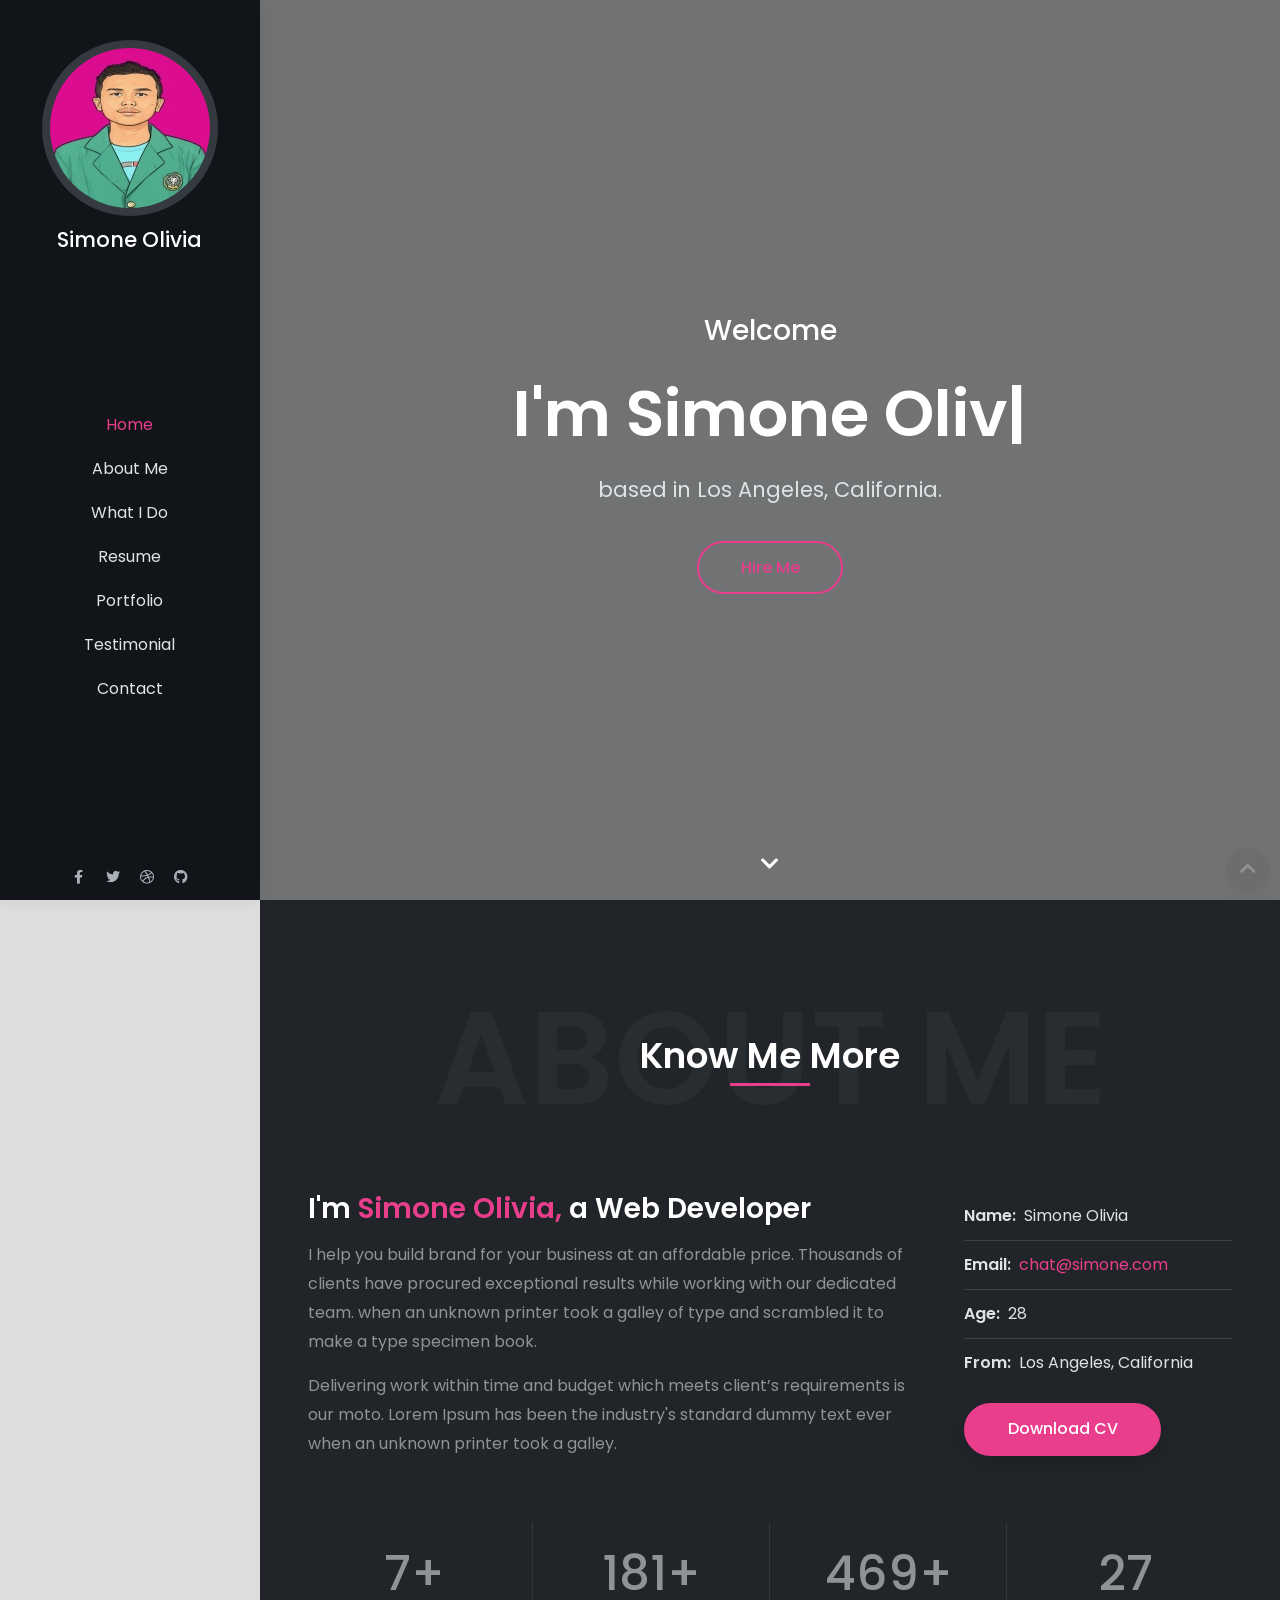
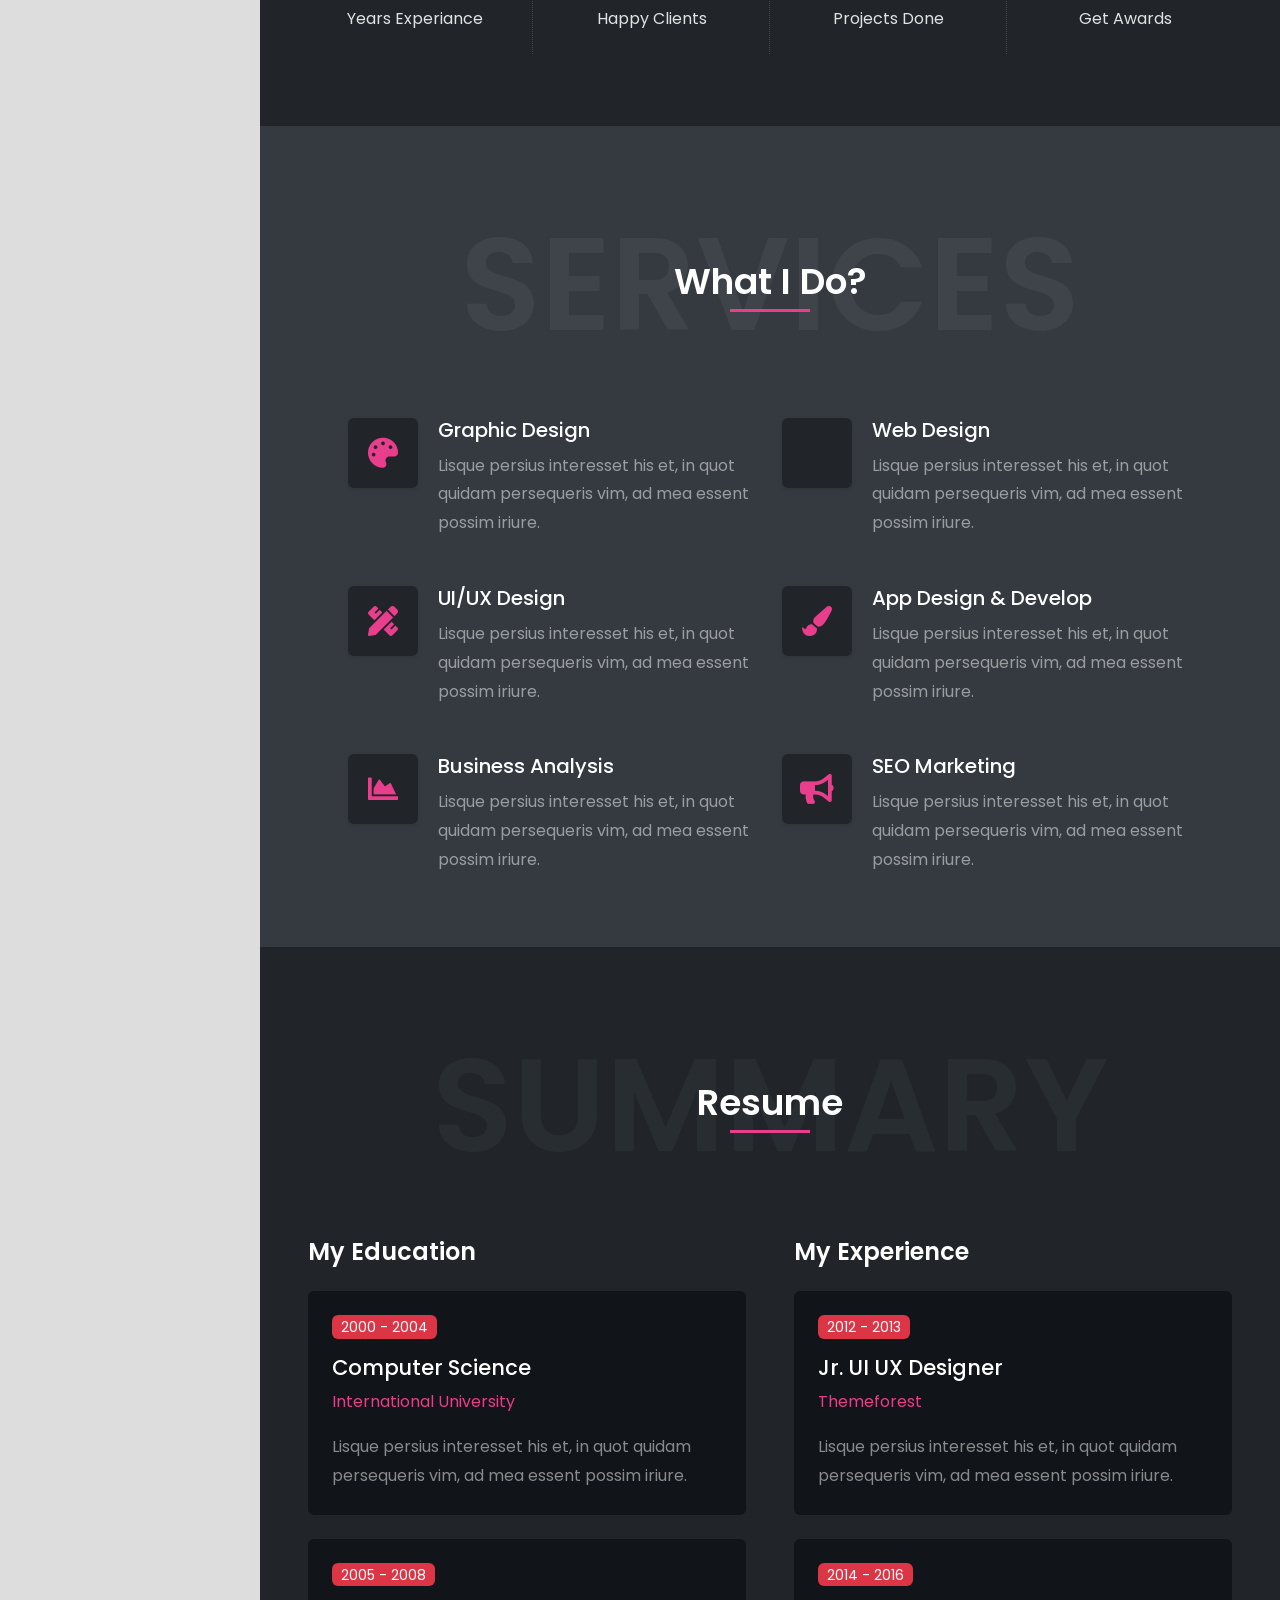
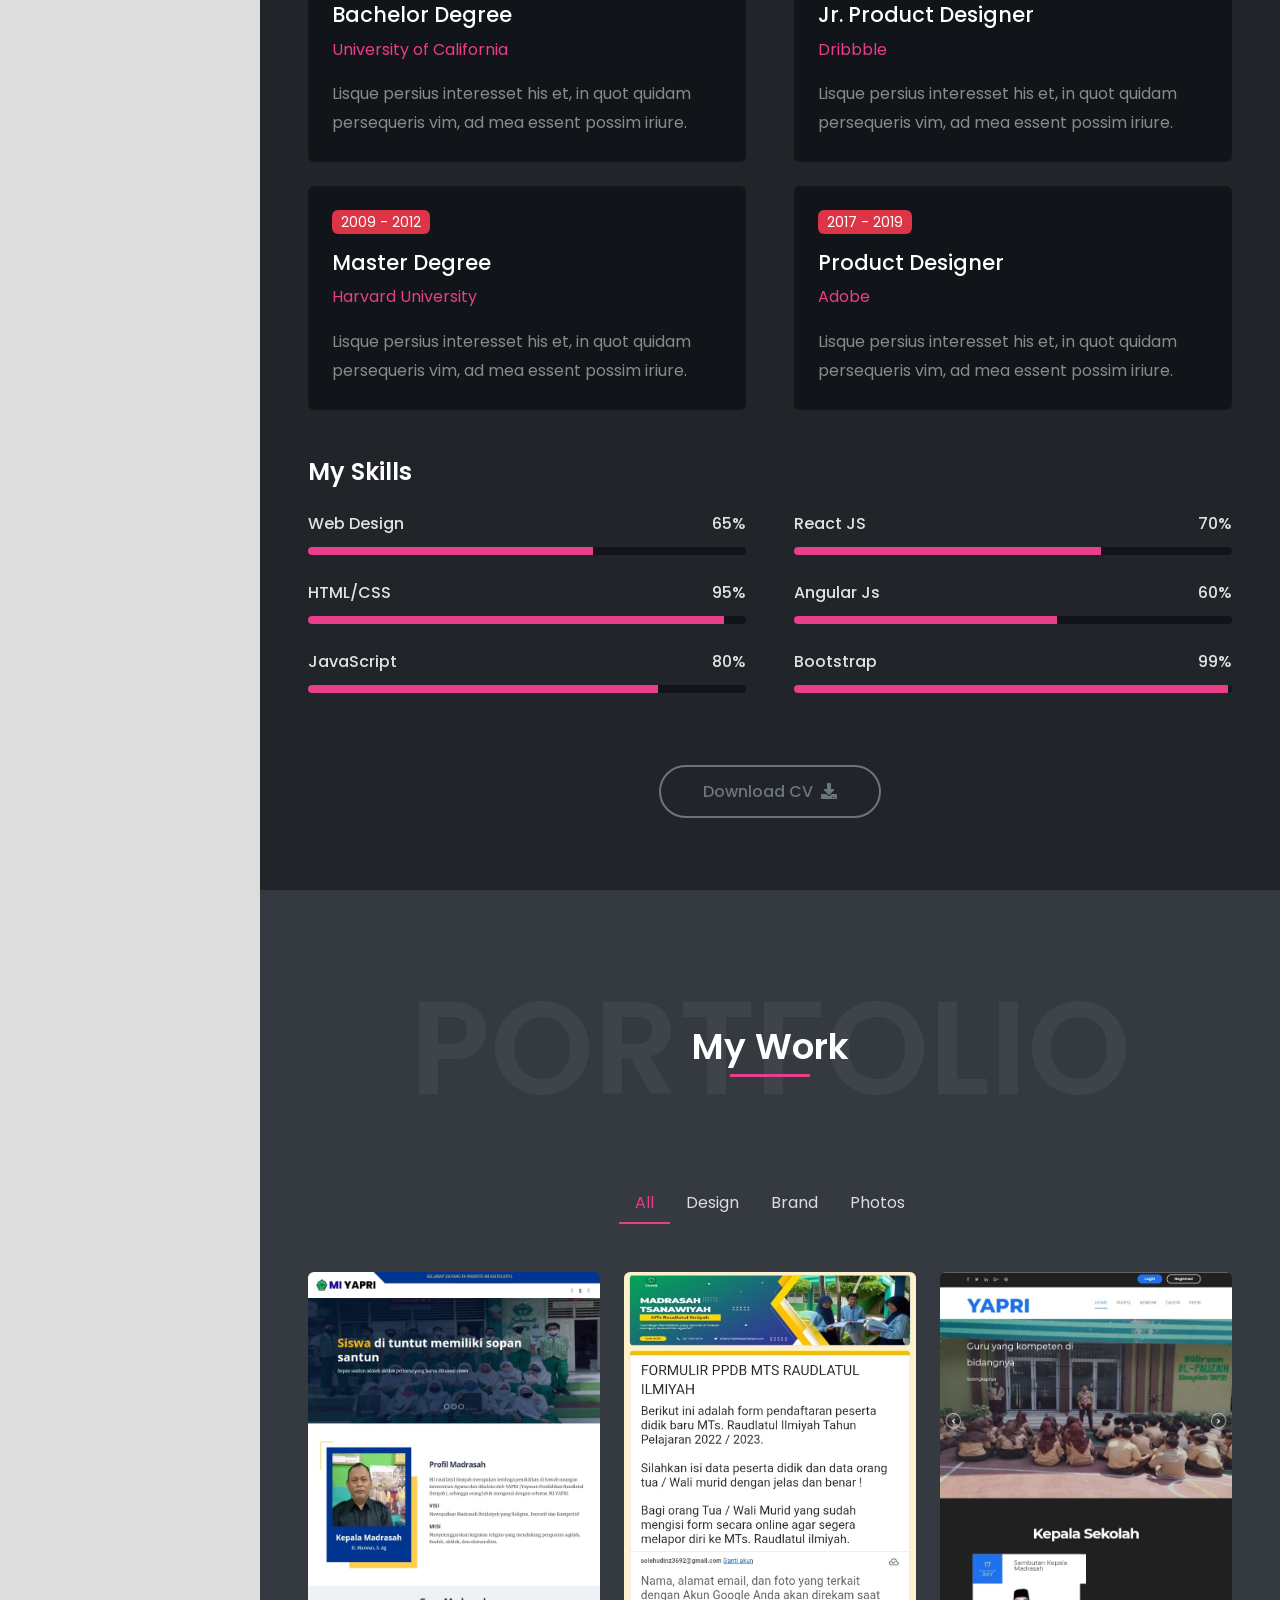
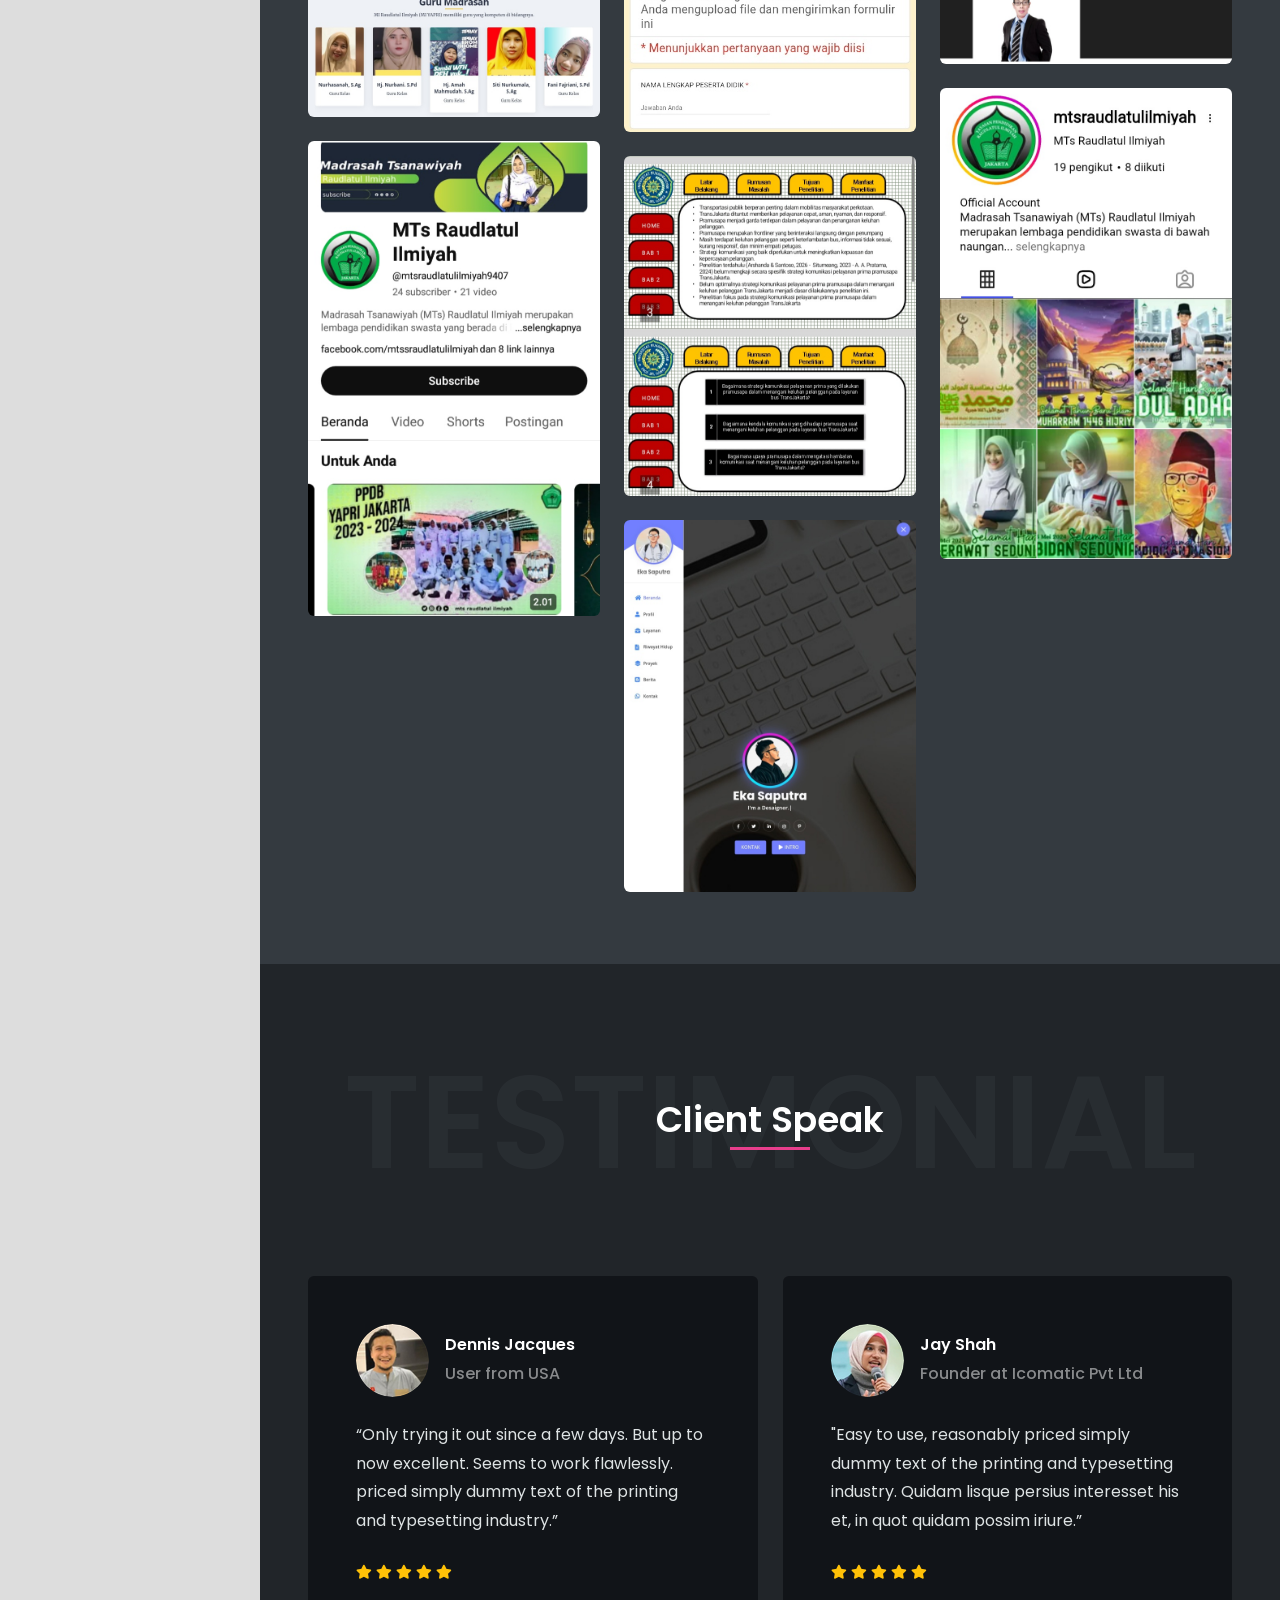
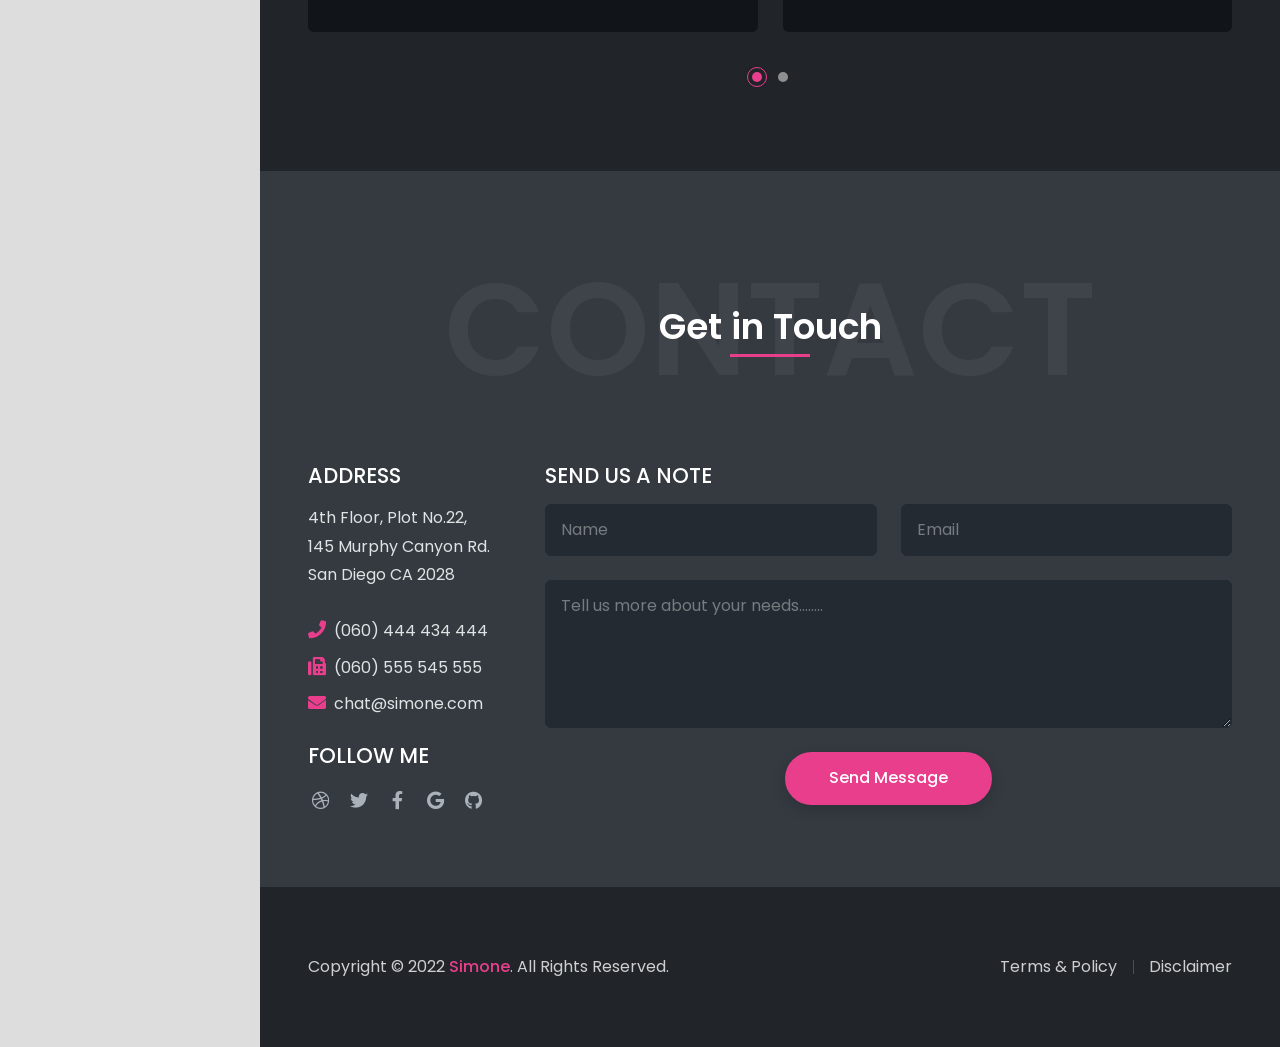
==== index-dark.html @ 334c06d8 "Add files via upload" ====
<!DOCTYPE html>
<html lang="en">
<head>
<meta charset="UTF-8" />
<meta http-equiv="X-UA-Compatible" content="IE=edge">
<meta name="viewport" content="width=device-width, initial-scale=1">
<link href="images/favicon.png" rel="icon" />
<title>Simone - Personal Portfolio Template</title>
<meta name="description" content="Simone is responsive bootstrap 5 one page personal portfolio html template.">
<meta name="author" content="harnishdesign.net">

<!-- Web Fonts -->
<link href="https://fonts.googleapis.com/css2?family=Poppins:ital,wght@0,100;0,200;0,300;0,400;0,500;0,600;0,700;0,800;0,900;1,100;1,200;1,300;1,400;1,500;1,600;1,700;1,800;1,900&display=swap" rel="stylesheet">

<!-- Stylesheet
============================== -->
<!-- Bootstrap -->
<link rel="stylesheet" type="text/css" href="vendor/bootstrap/css/bootstrap.min.css" />
<!-- Font Awesome Icon -->
<link rel="stylesheet" type="text/css" href="vendor/font-awesome/css/all.min.css" />
<!-- Owl Carousel -->
<link rel="stylesheet" type="text/css" href="vendor/owl.carousel/assets/owl.carousel.min.css" />
<!-- Magnific Popup -->
<link rel="stylesheet" type="text/css" href="vendor/magnific-popup/magnific-popup.min.css" />
<!-- Youtube Video Background -->
<link rel="stylesheet" type="text/css" href="vendor/jquery.mb.YTPlayer/css/jquery.mb.YTPlayer.min.css" />
<!-- Custom Stylesheet -->
<link rel="stylesheet" type="text/css" href="css/stylesheet.css" />
</head>

<body class="side-header" data-bs-spy="scroll" data-bs-target="#header-nav" data-bs-offset="1">

<!-- Preloader -->
<div class="preloader preloader-dark">
  <div class="lds-ellipsis">
    <div></div>
    <div></div>
    <div></div>
    <div></div>
  </div>
</div>
<!-- Preloader End --> 

<!-- Document Wrapper   
=============================== -->
<div id="main-wrapper"> 
	<!-- Header
  ============================ -->
  <header id="header" class="sticky-top"> 
    <!-- Navbar -->
    <nav class="primary-menu navbar navbar-expand-lg navbar-dark bg-dark border-bottom-0">
      <div class="container-fluid position-relative h-100 flex-lg-column ps-3 px-lg-3 pt-lg-3 pb-lg-2"> 
        
        <!-- Logo --> 
        <a href="index.html" class="mb-lg-auto mt-lg-4">
			<span class="bg-dark-2 rounded-pill p-2 mb-lg-1 d-none d-lg-inline-block">
				<img class="img-fluid rounded-pill d-block" src="images/profile.jpg" title="I'm Simone" alt="">
			</span>
			<h1 class="text-5 text-white text-center mb-0 d-lg-block">Simone Olivia</h1>
        </a> 
        <!-- Logo End -->
        
        <div id="header-nav" class="collapse navbar-collapse w-100 my-lg-auto">
          <ul class="navbar-nav text-lg-center my-lg-auto py-lg-3">
            <li class="nav-item"><a class="nav-link smooth-scroll active" href="#home">Home</a></li>
            <li class="nav-item"><a class="nav-link smooth-scroll" href="#about">About Me</a></li>
            <li class="nav-item"><a class="nav-link smooth-scroll" href="#services">What I Do</a></li>
            <li class="nav-item"><a class="nav-link smooth-scroll" href="#resume">Resume</a></li>
            <li class="nav-item"><a class="nav-link smooth-scroll" href="#portfolio">Portfolio</a></li>
            <li class="nav-item"><a class="nav-link smooth-scroll" href="#testimonial">Testimonial</a></li>
            <li class="nav-item"><a class="nav-link smooth-scroll" href="#contact">Contact</a></li>
          </ul>
        </div>
        <ul class="social-icons social-icons-muted social-icons-sm mt-lg-auto ms-auto ms-lg-0 d-flex">
          <li class="social-icons-facebook"><a data-bs-toggle="tooltip" title="Facebook" href="http://www.facebook.com/" target="_blank"><i class="fab fa-facebook-f"></i></a></li>
          <li class="social-icons-twitter"><a data-bs-toggle="tooltip" title="Twitter" href="http://www.twitter.com/" target="_blank"><i class="fab fa-twitter"></i></a></li>
          <li class="social-icons-dribbble"><a data-bs-toggle="tooltip" title="Dribbble" data-bs-placement="top" href="http://www.dribbble.com/" target="_blank"><i class="fab fa-dribbble"></i></a></li>
          <li class="social-icons-github"><a data-bs-toggle="tooltip" title="GitHub" data-bs-placement="top" href="http://www.google.com/" target="_blank" ><i class="fab fa-github"></i></a></li>
        </ul>
        <button class="navbar-toggler" type="button" data-bs-toggle="collapse" data-bs-target="#header-nav"><span></span><span></span><span></span></button>
      </div>
    </nav>
    <!-- Navbar End --> 
  </header>
  <!-- Header End --> 
		
  <!-- Content
  ============================================= -->
  <div id="content" role="main"> 
    
    <!-- Intro
    ============================================= -->
    <section id="home">
      <div class="hero-wrap">
        <div class="hero-mask opacity-6 bg-dark"></div>
        <div class="player" data-property="{videoURL:'https://youtu.be/PMNnEEEacCg',containment:'#home', showControls:false, autoPlay:true, loop:true, mute:true, startAt:0, opacity:1}"></div>
		<div class="hero-content section d-flex min-vh-100">
          <div class="container my-auto">
            <div class="row">
              <div class="col-12 text-center">
                <div class="typed-strings">
                  <p>I'm Simone Olivia</p>
                  <p>I'm a Freelancer.</p>
                  <p>I'm a Photographer.</p>
                  <p>I'm a Designer.</p>
                </div>
                <p class="text-7 fw-500 text-white mb-2 mb-md-3">Welcome</p>
                <h2 class="text-16 fw-600 text-white mb-2 mb-md-3"><span class="typed"></span></h2>
                <p class="text-5 text-light mb-4">based in Los Angeles, California.</p>
				<a href="#contact" class="btn btn-outline-primary rounded-pill shadow-none smooth-scroll mt-2">Hire Me</a>
              </div>
            </div>
          </div>
          <a href="#about" class="scroll-down-arrow text-white smooth-scroll"><span class="animated"><i class="fa fa-chevron-down"></i></span></a> </div>
      </div>
    </section>
    <!-- Intro end --> 
    
    <!-- About
    ============================================= -->
    <section id="about" class="section bg-dark-1">
      <div class="container px-lg-5"> 
        <!-- Heading -->
        <div class="position-relative d-flex text-center mb-5">
          <h2 class="text-24 text-muted opacity-1 text-uppercase fw-600 w-100 mb-0">About Me</h2>
          <p class="text-9 text-white fw-600 position-absolute w-100 align-self-center lh-base mb-0">Know Me More<span class="heading-separator-line border-bottom border-3 border-primary d-block mx-auto"></span> </p>
        </div>
        <!-- Heading end-->
        
        <div class="row gy-5">
          <div class="col-lg-7 col-xl-8 text-center text-lg-start">
            <h2 class="text-7 text-white fw-600 mb-3">I'm <span class="text-primary">Simone Olivia,</span> a Web Developer</h2>
            <p class="text-white-50">I help you build brand for your business at an affordable price. Thousands of clients have procured exceptional results while working with our dedicated team. when an unknown printer took a galley of type and scrambled it to make a type specimen book.</p>
            <p class="text-white-50">Delivering work within time and budget which meets client’s requirements is our moto. Lorem Ipsum has been the industry's standard dummy text ever when an unknown printer took a galley.</p>
          </div>
          <div class="col-lg-5 col-xl-4">
            <div class="ps-lg-4">
              <ul class="list-style-2 list-style-light text-light">
                <li><span class="fw-600 me-2">Name:</span>Simone Olivia</li>
                <li><span class="fw-600 me-2">Email:</span><a href="mailto:chat@simone.com">chat@simone.com</a></li>
                <li><span class="fw-600 me-2">Age:</span>28</li>
                <li class="border-0"><span class="fw-600 me-2">From:</span>Los Angeles, California</li>
              </ul>
              <a href="#" class="btn btn-primary rounded-pill">Download CV</a> </div>
          </div>
        </div>
        <div class="brands-grid separator-border separator-border-light mt-5">
          <div class="row">
            <div class="col-6 col-md-3">
              <div class="featured-box text-center">
                <h4 class="text-12 text-white-50 mb-0"><span class="counter" data-from="0" data-to="10">10</span>+</h4>
                <p class="text-light mb-0">Years Experiance</p>
              </div>
            </div>
            <div class="col-6 col-md-3">
              <div class="featured-box text-center">
                <h4 class="text-12 text-white-50 mb-0"><span class="counter" data-from="0" data-to="250">250</span>+</h4>
                <p class="text-light mb-0">Happy Clients</p>
              </div>
            </div>
            <div class="col-6 col-md-3">
              <div class="featured-box text-center">
                <h4 class="text-12 text-white-50 mb-0"><span class="counter" data-from="0" data-to="650">650</span>+</h4>
                <p class="text-light mb-0">Projects Done</p>
              </div>
            </div>
            <div class="col-6 col-md-3">
              <div class="featured-box text-center">
                <h4 class="text-12 text-white-50 mb-0"><span class="counter" data-from="0" data-to="38">20</span></h4>
                <p class="text-light mb-0">Get Awards</p>
              </div>
            </div>
          </div>
        </div>
      </div>
    </section>
    <!-- About end --> 
    
    <!-- Services
    ============================================= -->
    <section id="services" class="section bg-dark-2">
      <div class="container px-lg-5"> 
        <!-- Heading -->
        <div class="position-relative d-flex text-center mb-5">
          <h2 class="text-24 text-white-50 opacity-1 text-uppercase fw-600 w-100 mb-0">Services</h2>
          <p class="text-9 text-white fw-600 position-absolute w-100 align-self-center lh-base mb-0">What I Do?<span class="heading-separator-line border-bottom border-3 border-primary d-block mx-auto"></span> </p>
        </div>
        <!-- Heading end-->
        
        <div class="row">
          <div class="col-lg-11 mx-auto">
            <div class="row">
              <div class="col-md-6">
                <div class="featured-box style-3 mb-5">
                  <div class="featured-box-icon text-primary bg-dark-1 shadow-sm rounded"> <i class="fas fa-palette"></i> </div>
                  <h3 class="text-white">Graphic Design</h3>
                  <p class="text-white-50 mb-0">Lisque persius interesset his et, in quot quidam persequeris vim, ad mea essent possim iriure.</p>
                </div>
              </div>
              <div class="col-md-6">
                <div class="featured-box style-3 mb-5">
                  <div class="featured-box-icon text-primary bg-dark-1 shadow-sm rounded"> <i class="fas fa-desktop"></i></div>
                  <h3 class="text-white">Web Design</h3>
                  <p class="text-white-50 mb-0">Lisque persius interesset his et, in quot quidam persequeris vim, ad mea essent possim iriure.</p>
                </div>
              </div>
              <div class="col-md-6">
                <div class="featured-box style-3 mb-5">
                  <div class="featured-box-icon text-primary bg-dark-1 shadow-sm rounded"> <i class="fas fa-pencil-ruler"></i> </div>
                  <h3 class="text-white">UI/UX Design</h3>
                  <p class="text-white-50 mb-0">Lisque persius interesset his et, in quot quidam persequeris vim, ad mea essent possim iriure.</p>
                </div>
              </div>
              <div class="col-md-6">
                <div class="featured-box style-3 mb-5">
                  <div class="featured-box-icon text-primary bg-dark-1 shadow-sm rounded"> <i class="fas fa-paint-brush"></i> </div>
                  <h3 class="text-white">App Design &amp; Develop</h3>
                  <p class="text-white-50 mb-0">Lisque persius interesset his et, in quot quidam persequeris vim, ad mea essent possim iriure.</p>
                </div>
              </div>
              <div class="col-md-6">
                <div class="featured-box style-3 mb-5 mb-md-0">
                  <div class="featured-box-icon text-primary bg-dark-1 shadow-sm rounded"> <i class="fas fa-chart-area"></i> </div>
                  <h3 class="text-white">Business Analysis</h3>
                  <p class="text-white-50 mb-0">Lisque persius interesset his et, in quot quidam persequeris vim, ad mea essent possim iriure.</p>
                </div>
              </div>
              <div class="col-md-6">
                <div class="featured-box style-3 mb-0">
                  <div class="featured-box-icon text-primary bg-dark-1 shadow-sm rounded"> <i class="fas fa-bullhorn"></i> </div>
                  <h3 class="text-white">SEO Marketing</h3>
                  <p class="text-white-50 mb-0">Lisque persius interesset his et, in quot quidam persequeris vim, ad mea essent possim iriure.</p>
                </div>
              </div>
            </div>
          </div>
        </div>
      </div>
    </section>
    <!-- Services end --> 
    
    <!-- Resume
    ============================================= -->
    <section id="resume" class="section bg-dark-1">
      <div class="container px-lg-5"> 
        <!-- Heading -->
        <div class="position-relative d-flex text-center mb-5">
          <h2 class="text-24 text-muted opacity-1 text-uppercase fw-600 w-100 mb-0">Summary</h2>
          <p class="text-9 text-white fw-600 position-absolute w-100 align-self-center lh-base mb-0">Resume<span class="heading-separator-line border-bottom border-3 border-primary d-block mx-auto"></span> </p>
        </div>
        <!-- Heading end-->
        
        <div class="row gx-5"> 
          <!-- My Education -->
          <div class="col-md-6">
            <h2 class="text-6 text-white fw-600 mb-4">My Education</h2>
            <div class="bg-dark rounded p-4 mb-4">
              <p class="badge bg-danger text-2 fw-400">2000 - 2004</p>
              <h3 class="text-5 text-white">Computer Science</h3>
              <p class="text-primary">International University</p>
              <p class="text-white-50 mb-0">Lisque persius interesset his et, in quot quidam persequeris vim, ad mea essent possim iriure.</p>
            </div>
            <div class="bg-dark rounded p-4 mb-4">
              <p class="badge bg-danger text-2 fw-400">2005 - 2008</p>
              <h3 class="text-5 text-white">Bachelor Degree</h3>
              <p class="text-primary">University of California</p>
              <p class="text-white-50 mb-0">Lisque persius interesset his et, in quot quidam persequeris vim, ad mea essent possim iriure.</p>
            </div>
            <div class="bg-dark rounded p-4 mb-4">
              <p class="badge bg-danger text-2 fw-400">2009 - 2012</p>
              <h3 class="text-5 text-white">Master Degree</h3>
              <p class="text-primary">Harvard University</p>
              <p class="text-white-50 mb-0">Lisque persius interesset his et, in quot quidam persequeris vim, ad mea essent possim iriure.</p>
            </div>
          </div>
          
          <!-- My Experience -->
          <div class="col-md-6">
            <h2 class="text-6 text-white fw-600 mb-4">My Experience</h2>
            <div class="bg-dark rounded p-4 mb-4">
              <p class="badge bg-danger text-2 fw-400">2012 - 2013</p>
              <h3 class="text-5 text-white">Jr. UI UX Designer</h3>
              <p class="text-primary">Themeforest</p>
              <p class="text-white-50 mb-0">Lisque persius interesset his et, in quot quidam persequeris vim, ad mea essent possim iriure.</p>
            </div>
            <div class="bg-dark rounded p-4 mb-4">
              <p class="badge bg-danger text-2 fw-400">2014 - 2016</p>
              <h3 class="text-5 text-white">Jr. Product Designer</h3>
              <p class="text-primary">Dribbble</p>
              <p class="text-white-50 mb-0">Lisque persius interesset his et, in quot quidam persequeris vim, ad mea essent possim iriure.</p>
            </div>
            <div class="bg-dark rounded p-4 mb-4">
              <p class="badge bg-danger text-2 fw-400">2017 - 2019</p>
              <h3 class="text-5 text-white">Product Designer</h3>
              <p class="text-primary">Adobe</p>
              <p class="text-white-50 mb-0">Lisque persius interesset his et, in quot quidam persequeris vim, ad mea essent possim iriure.</p>
            </div>
          </div>
        </div>
        <!-- My Skills -->
		<h2 class="text-6 text-white fw-600 mt-4 mb-4">My Skills</h2>
        <div class="row gx-5">
          <div class="col-md-6">
            <p class="text-light fw-500 text-start mb-2">Web Design <span class="float-end">65%</span></p>
            <div class="progress progress-sm bg-dark mb-4">
              <div class="progress-bar" role="progressbar" style="width: 65%" aria-valuenow="65" aria-valuemin="0" aria-valuemax="100"></div>
            </div>
            <p class="text-light fw-500 text-start mb-2">HTML/CSS <span class="float-end">95%</span></p>
            <div class="progress progress-sm bg-dark mb-4">
              <div class="progress-bar" role="progressbar" style="width: 95%" aria-valuenow="95" aria-valuemin="0" aria-valuemax="100"></div>
            </div>
            <p class="text-light fw-500 text-start mb-2">JavaScript <span class="float-end">80%</span></p>
            <div class="progress progress-sm bg-dark mb-4">
              <div class="progress-bar" role="progressbar" style="width: 80%" aria-valuenow="80" aria-valuemin="0" aria-valuemax="100"></div>
            </div>
          </div>
          <div class="col-md-6">
            <p class="text-light fw-500 text-start mb-2">React JS <span class="float-end">70%</span></p>
            <div class="progress progress-sm bg-dark mb-4">
              <div class="progress-bar" role="progressbar" style="width: 70%" aria-valuenow="70" aria-valuemin="0" aria-valuemax="100"></div>
            </div>
            <p class="text-light fw-500 text-start mb-2">Angular Js <span class="float-end">60%</span></p>
            <div class="progress progress-sm bg-dark mb-4">
              <div class="progress-bar" role="progressbar" style="width: 60%" aria-valuenow="60" aria-valuemin="0" aria-valuemax="100"></div>
            </div>
            <p class="text-light fw-500 text-start mb-2">Bootstrap <span class="float-end">99%</span></p>
            <div class="progress progress-sm bg-dark mb-4">
              <div class="progress-bar" role="progressbar" style="width: 99%" aria-valuenow="99" aria-valuemin="0" aria-valuemax="100"></div>
            </div>
          </div>
        </div>
        <div class="text-center mt-5"><a href="#" class="btn btn-outline-secondary rounded-pill shadow-none">Download CV <span class="ms-1"><i class="fas fa-download"></i></span></a></div>
      </div>
    </section>
    <!-- Resume end --> 
    
    <!-- Portfolio
    ============================================= -->
    <section id="portfolio" class="section bg-dark-2">
      <div class="container px-lg-5"> 
        <!-- Heading -->
        <div class="position-relative d-flex text-center mb-5">
          <h2 class="text-24 text-white-50 opacity-1 text-uppercase fw-600 w-100 mb-0">Portfolio</h2>
          <p class="text-9 text-white fw-600 position-absolute w-100 align-self-center lh-base mb-0">My Work<span class="heading-separator-line border-bottom border-3 border-primary d-block mx-auto"></span> </p>
        </div>
        <!-- Heading end--> 
        
        <!-- Filter Menu -->
        <ul class="portfolio-menu nav nav-tabs nav-light justify-content-center border-bottom-0 mb-5">
          <li class="nav-item"> <a data-filter="*" class="nav-link active" href="">All</a></li>
          <li class="nav-item"> <a data-filter=".design" href="" class="nav-link">Design</a></li>
          <li class="nav-item"> <a data-filter=".brand" href="" class="nav-link">Brand</a></li>
          <li class="nav-item"> <a data-filter=".photos" href="" class="nav-link">Photos</a></li>
        </ul>
        <!-- Filter Menu end -->
        <div class="portfolio popup-ajax-gallery">
          <div class="row portfolio-filter g-4">
            <div class="col-sm-6 col-lg-4 brand">
              <div class="portfolio-box rounded">
                <div class="portfolio-img rounded"> <img class="img-fluid d-block" src="images/projects/project-1.jpg" alt="">
                  <div class="portfolio-overlay"> <a class="popup-ajax stretched-link" href="ajax/portfolio-ajax-project-dark-1.html"></a>
                    <div class="portfolio-overlay-details">
                      <h5 class="text-white fw-400">Project Title</h5>
                      <span class="text-light">Category</span> </div>
                  </div>
                </div>
              </div>
            </div>
            <div class="col-sm-6 col-lg-4 design">
              <div class="portfolio-box rounded">
                <div class="portfolio-img rounded"> <img class="img-fluid d-block" src="images/projects/project-2.jpg" alt="">
                  <div class="portfolio-overlay"> <a class="popup-ajax stretched-link" href="ajax/portfolio-ajax-project-dark-2.html"></a>
                    <div class="portfolio-overlay-details">
                      <h5 class="text-white fw-400">Project Title</h5>
                      <span class="text-light">Category</span> </div>
                  </div>
                </div>
              </div>
            </div>
            <div class="col-sm-6 col-lg-4 artwork photos">
              <div class="portfolio-box rounded">
                <div class="portfolio-img rounded"> <img class="img-fluid d-block" src="images/projects/project-3.jpg" alt="">
                  <div class="portfolio-overlay"> <a class="popup-ajax stretched-link" href="ajax/portfolio-ajax-project-dark-3.html"></a>
                    <div class="portfolio-overlay-details">
                      <h5 class="text-white fw-400">Project Title</h5>
                      <span class="text-light">Category</span> </div>
                  </div>
                </div>
              </div>
            </div>
            <div class="col-sm-6 col-lg-4 artwork brand photos">
              <div class="portfolio-box rounded">
                <div class="portfolio-img rounded"> <img class="img-fluid d-block" src="images/projects/project-4.jpg" alt="">
                  <div class="portfolio-overlay"> <a class="popup-ajax stretched-link" href="ajax/portfolio-ajax-project-dark-4.html"></a>
                    <div class="portfolio-overlay-details">
                      <h5 class="text-white fw-400">Project Title</h5>
                      <span class="text-light">Category</span> </div>
                  </div>
                </div>
              </div>
            </div>
            <div class="col-sm-6 col-lg-4 design">
              <div class="portfolio-box rounded">
                <div class="portfolio-img rounded"> <img class="img-fluid d-block" src="images/projects/project-5.jpg" alt="">
                  <div class="portfolio-overlay"> <a class="popup-ajax stretched-link" href="ajax/portfolio-ajax-project-dark-5.html"></a>
                    <div class="portfolio-overlay-details">
                      <h5 class="text-white fw-400">Project Title</h5>
                      <span class="text-light">Category</span> </div>
                  </div>
                </div>
              </div>
            </div>
            <div class="col-sm-6 col-lg-4 brand">
              <div class="portfolio-box rounded">
                <div class="portfolio-img rounded"> <img class="img-fluid d-block" src="images/projects/project-6.jpg" alt="">
                  <div class="portfolio-overlay"> <a class="popup-ajax stretched-link" href="ajax/portfolio-ajax-project-dark-6.html"></a>
                    <div class="portfolio-overlay-details">
                      <h5 class="text-white fw-400">Project Title</h5>
                      <span class="text-light">Category</span> </div>
                  </div>
                </div>
              </div>
            </div>
            <div class="col-sm-6 col-lg-4 design photos">
              <div class="portfolio-box rounded">
                <div class="portfolio-img rounded"> <img class="img-fluid d-block" src="images/projects/project-7.jpg" alt="">
                  <div class="portfolio-overlay"> <a class="popup-ajax stretched-link" href="ajax/portfolio-ajax-project-dark-7.html"></a>
                    <div class="portfolio-overlay-details">
                      <h5 class="text-white fw-400">Project Title</h5>
                      <span class="text-light">Category</span> </div>
                  </div>
                </div>
              </div>
            </div>
          </div>
        </div>
      </div>
    </section>
    <!-- Portfolio end --> 
    
    <!-- Testimonial
    ============================================= -->
    <section id="testimonial" class="section bg-dark-1">
      <div class="container px-lg-5"> 
        <!-- Heading -->
        <div class="position-relative d-flex text-center mb-5">
          <h2 class="text-24 text-muted opacity-1 text-uppercase fw-600 w-100 mb-0">Testimonial</h2>
          <p class="text-9 text-white fw-600 position-absolute w-100 align-self-center lh-base mb-0">Client Speak<span class="heading-separator-line border-bottom border-3 border-primary d-block mx-auto"></span> </p>
        </div>
        <!-- Heading end-->
        
        <div class="owl-carousel owl-light owl-theme" data-loop="true" data-nav="false" data-autoplay="false" data-margin="25" data-stagepadding="0" data-slideby="1" data-items-xs="1" data-items-sm="1" data-items-md="1" data-items-lg="2">
          <div class="item">
            <div class="bg-dark rounded p-5">
              <div class="d-flex align-items-center mt-auto mb-4"> <img class="img-fluid rounded-circle d-inline-block w-auto" src="images/testimonial/client-sm-3.jpg" alt="">
                <p class="ms-3 mb-0"><strong class="d-block text-white fw-600">Dennis Jacques</strong> <span class="text-white-50 fw-500">User from USA</span></p>
              </div>
              <p class="text-light mb-4">“Only trying it out since a few days. But up to now excellent. Seems to work flawlessly. priced simply dummy text of the printing and typesetting industry.”</p>
              <span class="text-2"> <i class="fas fa-star text-warning"></i> <i class="fas fa-star text-warning"></i> <i class="fas fa-star text-warning"></i> <i class="fas fa-star text-warning"></i> <i class="fas fa-star text-warning"></i> </span> </div>
          </div>
          <div class="item">
            <div class="bg-dark rounded p-5">
              <div class="d-flex align-items-center mt-auto mb-4"> <img class="img-fluid rounded-circle d-inline-block w-auto" src="images/testimonial/client-sm-1.jpg" alt="">
                <p class="ms-3 mb-0"><strong class="d-block text-white fw-600">Jay Shah</strong> <span class="text-white-50 fw-500">Founder at Icomatic Pvt Ltd</span></p>
              </div>
              <p class="text-light mb-4">"Easy to use, reasonably priced simply dummy text of the printing and typesetting industry. Quidam lisque persius interesset his et, in quot quidam possim iriure.”</p>
              <span class="text-2"> <i class="fas fa-star text-warning"></i> <i class="fas fa-star text-warning"></i> <i class="fas fa-star text-warning"></i> <i class="fas fa-star text-warning"></i> <i class="fas fa-star text-warning"></i> </span> </div>
          </div>
          <div class="item">
            <div class="bg-dark rounded p-5">
              <div class="d-flex align-items-center mt-auto mb-4"> <img class="img-fluid rounded-circle d-inline-block w-auto" src="images/testimonial/client-sm-2.jpg" alt="">
                <p class="ms-3 mb-0"><strong class="d-block text-white fw-600">Patrick Cary</strong> <span class="text-white-50 fw-500">Freelancer from USA</span></p>
              </div>
              <p class="text-light mb-4">“I am happy Working with printing and typesetting industry. Quidam lisque persius interesset his et, in quot quidam persequeris essent possim iriure.”</p>
              <span class="text-2"> <i class="fas fa-star text-warning"></i> <i class="fas fa-star text-warning"></i> <i class="fas fa-star text-warning"></i> <i class="fas fa-star text-warning"></i> <i class="fas fa-star text-warning"></i> </span> </div>
          </div>
          <div class="item">
            <div class="bg-dark rounded p-5">
              <div class="d-flex align-items-center mt-auto mb-4"> <img class="img-fluid rounded-circle d-inline-block w-auto" src="images/testimonial/client-sm-4.jpg" alt="">
                <p class="ms-3 mb-0"><strong class="d-block text-white fw-600">Chris Tom</strong> <span class="text-white-50 fw-500">User from UK</span></p>
              </div>
              <p class="text-light mb-4">“I have used them twice now. Good rates, very efficient service and priced simply dummy text of the printing and typesetting industry quidam interesset his et. Excellent.”</p>
              <span class="text-2"> <i class="fas fa-star text-warning"></i> <i class="fas fa-star text-warning"></i> <i class="fas fa-star text-warning"></i> <i class="fas fa-star text-warning"></i> <i class="fas fa-star text-warning"></i> </span> </div>
          </div>
        </div>
      </div>
    </section>
    <!-- Testimonial end --> 
    
    <!-- Contact Me
    ============================================= -->
    <section id="contact" class="section bg-dark-2">
      <div class="container px-lg-5">
        <!-- Heading -->
        <div class="position-relative d-flex text-center mb-5">
          <h2 class="text-24 text-white-50 opacity-1 text-uppercase fw-600 w-100 mb-0">Contact</h2>
          <p class="text-9 text-white fw-600 position-absolute w-100 align-self-center lh-base mb-0">Get in Touch<span class="heading-separator-line border-bottom border-3 border-primary d-block mx-auto"></span> </p>
        </div>
        <!-- Heading end-->
        <div class="row gy-5">
          <div class="col-md-4 col-xl-3 order-1 order-md-0 text-center text-md-start">
            <h2 class="mb-3 text-5 text-white text-uppercase">Address</h2>
            <p class="text-3 text-light mb-4">4th Floor, Plot No.22,<br>
              145 Murphy Canyon Rd.<br>
              San Diego CA 2028 </p>
            <p class="text-3 text-light mb-1"><span class="text-primary text-4 me-2"><i class="fas fa-phone"></i></span>(060) 444 434 444</p>
            <p class="text-3 text-light mb-1"><span class="text-primary text-4 me-2"><i class="fas fa-fax"></i></span>(060) 555 545 555</p>
            <p class="text-3 text-light mb-4"><span class="text-primary text-4 me-2"><i class="fas fa-envelope"></i></span>chat@simone.com</p>
            <h2 class="mb-3 text-5 text-white text-uppercase">Follow Me</h2>
            <ul class="social-icons social-icons-muted justify-content-center justify-content-md-start">
              <li class="social-icons-dribbble"><a data-bs-toggle="tooltip" href="http://www.dribbble.com/harnishdesign/" target="_blank" title="Dribbble"><i class="fab fa-dribbble"></i></a></li>
              <li class="social-icons-twitter"><a data-bs-toggle="tooltip" href="https://twitter.com/harnishdesign/" target="_blank" title="Twitter"><i class="fab fa-twitter"></i></a></li>
              <li class="social-icons-facebook"><a data-bs-toggle="tooltip" href="http://www.facebook.com/harnishdesign/" target="_blank" title="Facebook"><i class="fab fa-facebook-f"></i></a></li>
              <li class="social-icons-google"><a data-bs-toggle="tooltip" href="http://www.google.com/" target="_blank" title="Google"><i class="fab fa-google"></i></a></li>
              <li class="social-icons-github"><a data-bs-toggle="tooltip" href="http://www.github.com/" target="_blank" title="GitHub"><i class="fab fa-github"></i></a></li>
            </ul>
          </div>
          <div class="col-md-8 col-xl-9 order-0 order-md-1">
            <h2 class="mb-3 text-5 text-white text-uppercase text-center text-md-start">Send us a note</h2>
			<form id="contact-form" class="form-dark" action="php/mail.php" method="post">
			  <div class="row g-4">
                <div class="col-xl-6">
                    <input name="name" type="text" class="form-control" required placeholder="Name">
                </div>
                <div class="col-xl-6">
                    <input name="email" type="email" class="form-control" required placeholder="Email">
                </div>
				<div class="col">
					<textarea name="form-message" class="form-control" rows="5" required placeholder="Tell us more about your needs........"></textarea>
				</div>
              </div>
              <p class="text-center mt-4 mb-0">
				<button id="submit-btn" class="btn btn-primary rounded-pill d-inline-flex" type="submit">Send Message</button>
              </p>
            </form>
          </div>
        </div>
      </div>
    </section>
    <!-- Contact Me end --> 
    
  </div>
  <!-- Content end --> 
  
  <!-- Footer
  ============================================= -->
  <footer id="footer" class="section footer-dark bg-dark-1">
    <div class="container px-lg-5">
      <div class="row">
        <div class="col-lg-6 text-center text-lg-start">
          <p class="mb-3 mb-lg-0">Copyright © 2022 <a href="#" class="fw-500">Simone</a>. All Rights Reserved.</p>
        </div>
        <div class="col-lg-6">
          <ul class="nav nav-separator nav-separator-light justify-content-center justify-content-lg-end">
            <li class="nav-item"> <a class="nav-link" data-bs-toggle="modal" data-bs-target="#terms-policy" href="#">Terms & Policy</a></li>
            <li class="nav-item"> <a class="nav-link" data-bs-toggle="modal" data-bs-target="#disclaimer" href="#">Disclaimer</a></li>
          </ul>
        </div>
      </div>
    </div>
  </footer>
  <!-- Footer end --> 
  
</div>
<!-- Document Wrapper end --> 

<!-- Back to Top
============================================= --> 
<a id="back-to-top" class="rounded-circle" data-bs-toggle="tooltip" title="Back to Top" href="javascript:void(0)"><i class="fa fa-chevron-up"></i></a> 

<!-- Terms & Policy Modal
================================== -->
<div id="terms-policy" class="modal fade" role="dialog" aria-hidden="true">
  <div class="modal-dialog modal-lg modal-dialog-centered" role="document">
    <div class="modal-content bg-dark-2 text-light">
      <div class="modal-header border-secondary">
        <h5 class="modal-title text-white">Terms & Policy</h5>
        <button type="button" class="btn-close btn-close-white" data-bs-dismiss="modal" aria-label="Close"></button>
      </div>
      <div class="modal-body p-4">
        <p>Simply dummy text of the printing and typesetting industry. Lorem Ipsum has been the industry's standard dummy text ever since the 1500s, when an unknown printer took a galley of type and scrambled it to make a type specimen book. It has survived not only five centuries, but also the leap into electronic typesetting, remaining essentially unchanged.</p>
        <h3 class="text-white mb-3 mt-4 mt-4">Terms of Use</h3>
        <p>It has survived not only five centuries, but also the leap into electronic typesetting, remaining essentially unchanged. Simply dummy text of the printing and typesetting industry.</p>
        <h5 class="text-white text-4 mt-4">Part I – Information Simone collects and controls</h5>
        <p>Lorem Ipsum has been the industry's standard dummy text ever since the 1500s, when an unknown printer took a galley of type and scrambled it to make a type specimen book.</p>
        <h5 class="text-white text-4 mt-4">Part II – Information that Simone processes on your behalf</h5>
        <p>Lorem Ipsum has been the industry's standard dummy text ever since the 1500s, when an unknown printer took a galley of type and scrambled it to make a type specimen book.</p>
        <h5 class="text-white text-4 mt-4">Part III – General</h5>
        <p>It has survived not only five centuries, but also the leap into electronic typesetting, remaining essentially unchanged. Lorem Ipsum has been the industry's standard dummy text ever since the 1500s, when an unknown printer took a galley of type and scrambled it to make a type specimen book.</p>
        <h3 class="text-white mb-3 mt-4">Privacy Policy</h3>
        <p>Lorem Ipsum is simply dummy text of the printing and typesetting industry. Lorem Ipsum has been the industry's standard dummy text ever since the 1500s, when an unknown printer took a galley of type and scrambled it to make a type specimen book. </p>
        <ol class="lh-lg">
          <li>Lisque persius interesset his et, in quot quidam persequeris vim, ad mea essent possim iriure.</li>
          <li>Quidam lisque persius interesset his et, Lisque persius interesset his et, in quot quidam persequeris vim, ad mea essent possim iriure.</li>
          <li>In quot quidam persequeris vim, ad mea essent possim iriure. Quidam lisque persius interesset his et.</li>
          <li>Quidam lisque persius interesset his et, Lisque persius interesset his et.</li>
          <li>Interesset his et, Lisque persius interesset his et, in quot quidam persequeris vim, ad mea essent possim iriure.</li>
          <li>Persius interesset his et, Lisque persius interesset his et, in quot quidam persequeris vim, ad mea essent possim iriure.</li>
          <li>Quot quidam persequeris vim Quidam lisque persius interesset his et, Lisque persius interesset his et, in quot quidam persequeris vim, ad mea essent possim iriure.</li>
        </ol>
      </div>
    </div>
  </div>
</div>
<!-- Terms & Policy Modal End --> 

<!-- Disclaimer Modal
================================== -->
<div id="disclaimer" class="modal fade" role="dialog" aria-hidden="true">
  <div class="modal-dialog modal-lg modal-dialog-centered" role="document">
    <div class="modal-content bg-dark-2 text-light">
      <div class="modal-header border-secondary">
        <h5 class="modal-title text-white">Copyright & Disclaimer</h5>
		<button type="button" class="btn-close btn-close-white" data-bs-dismiss="modal" aria-label="Close"></button>
      </div>
      <div class="modal-body p-4">
        <p>Simply dummy text of the printing and typesetting industry. Lorem Ipsum has been the industry's standard dummy text ever since the 1500s, when an unknown printer took a galley of type and scrambled it to make a type specimen book. </p>
        <ul class="lh-lg">
          <li>Lisque persius interesset his et, in quot quidam persequeris vim, ad mea essent possim iriure.</li>
          <li>Quidam lisque persius interesset his et, Lisque persius interesset his et, in quot quidam persequeris vim, ad mea essent possim iriure.</li>
          <li>In quot quidam persequeris vim, ad mea essent possim iriure. Quidam lisque persius interesset his et.</li>
          <li>Quidam lisque persius interesset his et, Lisque persius interesset his et.</li>
          <li>Interesset his et, Lisque persius interesset his et, in quot quidam persequeris vim, ad mea essent possim iriure.</li>
          <li>Persius interesset his et, Lisque persius interesset his et, in quot quidam persequeris vim, ad mea essent possim iriure.</li>
          <li>Quot quidam persequeris vim Quidam lisque persius interesset his et, Lisque persius interesset his et, in quot quidam persequeris vim, ad mea essent possim iriure.</li>
        </ul>
      </div>
    </div>
  </div>
</div>
<!-- Disclaimer Modal End -->

<!-- JavaScript --> 
<script src="vendor/jquery/jquery.min.js"></script> 
<script src="vendor/bootstrap/js/bootstrap.bundle.min.js"></script> 
<!-- Easing --> 
<script src="vendor/jquery.easing/jquery.easing.min.js"></script> 
<!-- Appear --> 
<script src="vendor/jquery.appear/jquery.appear.min.js"></script> 
<!-- Images Loaded --> 
<script src="vendor/imagesloaded/imagesloaded.pkgd.min.js"></script> 
<!-- Counter --> 
<script src="vendor/jquery.countTo/jquery.countTo.min.js"></script> 
<!-- Parallax Bg --> 
<script src="vendor/parallaxie/parallaxie.min.js"></script> 
<!-- Typed --> 
<script src="vendor/typed/typed.min.js"></script> 
<!-- Youtube Video Background --> 
<script src="vendor/jquery.mb.YTPlayer/jquery.mb.YTPlayer.min.js"></script> 
<!-- Owl Carousel --> 
<script src="vendor/owl.carousel/owl.carousel.min.js"></script> 
<!-- isotope Portfolio Filter --> 
<script src="vendor/isotope/isotope.pkgd.min.js"></script> 
<!-- Magnific Popup --> 
<script src="vendor/magnific-popup/jquery.magnific-popup.min.js"></script> 
<!-- Custom Script --> 
<script src="js/theme.js"></script>
</body>
</html>
---- css/stylesheet.css ----
/*===========================================================

   Template Name: Simone - Personal Portfolio Template
   Author: Harnish Design
   Template URL: http://demo.harnishdesign.net/html/simone
   Author URL: https://themeforest.net/user/harnishdesign
   File Description : Main css file of the template
	
=================================================
  Table of Contents
=================================================

	1. Basic
	2. Helpers Classes
	3. Layouts
	4. Header
		4.1 Navigation
		4.2 Secondary Nav
		4.3 Page Header
	5 Elements
		5.1 Featured Box
		5.2 Team
		5.3 Accordion & Toggle
		5.4 Nav
		5.5 Tabs
		5.6 Hero Background
		5.7 Owl Carousel
		5.8 Brands Grid
		5.9 Portfolio
		5.10 List Style
	6 Footer
		6.1 Social Icons
		6.2 Back to Top
	7 Extra

=======================================================*/
/* =================================== */
/*  1. Basic Style 
/* =================================== */
body, html {
  height: 100%;
}

@media (prefers-reduced-motion: no-preference) {
  :root {
    scroll-behavior: auto;
  }
}

body {
  background: #dddddd;
  color: #4c4d4d;
  font-family: "Poppins", sans-serif;
}

/*-------- Preloader --------*/
.preloader {
  position: fixed;
  width: 100%;
  height: 100%;
  z-index: 999999999 !important;
  background-color: #fff;
  top: 0;
  left: 0;
  right: 0;
  bottom: 0;
}

.preloader .lds-ellipsis {
  display: inline-block;
  position: absolute;
  width: 80px;
  height: 80px;
  margin-top: -40px;
  margin-left: -40px;
  top: 50%;
  left: 50%;
}

.preloader .lds-ellipsis div {
  position: absolute;
  top: 33px;
  width: 13px;
  height: 13px;
  border-radius: 50%;
  background: #000;
  animation-timing-function: cubic-bezier(0, 1, 1, 0);
}

.preloader .lds-ellipsis div:nth-child(1) {
  left: 8px;
  animation: lds-ellipsis1 0.6s infinite;
}

.preloader .lds-ellipsis div:nth-child(2) {
  left: 8px;
  animation: lds-ellipsis2 0.6s infinite;
}

.preloader .lds-ellipsis div:nth-child(3) {
  left: 32px;
  animation: lds-ellipsis2 0.6s infinite;
}

.preloader .lds-ellipsis div:nth-child(4) {
  left: 56px;
  animation: lds-ellipsis3 0.6s infinite;
}

.preloader.preloader-dark {
  background-color: #000;
}

.preloader.preloader-dark .lds-ellipsis div {
  background-color: #fff;
}

@keyframes lds-ellipsis1 {
  0% {
    transform: scale(0);
  }
  100% {
    transform: scale(1);
  }
}

@keyframes lds-ellipsis3 {
  0% {
    transform: scale(1);
  }
  100% {
    transform: scale(0);
  }
}

@keyframes lds-ellipsis2 {
  0% {
    transform: translate(0, 0);
  }
  100% {
    transform: translate(24px, 0);
  }
}

/*--- Preloader Magnific Popup ----*/
.mfp-container .preloader {
  background: transparent;
}

.mfp-container .preloader .lds-ellipsis div {
  background: #fff;
}

::selection {
  background: #e83e8c;
  color: #fff;
  text-shadow: none;
}

form {
  padding: 0;
  margin: 0;
  display: inline;
}

img {
  vertical-align: inherit;
}

a, a:focus {
  color: #e83e8c;
  text-decoration: none;
  -webkit-transition: all 0.2s ease;
  transition: all 0.2s ease;
}

a:hover, a:active {
  color: #43c6db;
  -webkit-transition: all 0.2s ease;
  transition: all 0.2s ease;
}

a:focus, a:active,
.btn.active.focus,
.btn.active:focus,
.btn.focus,
.btn:active.focus,
.btn:active:focus,
.btn:focus,
button:focus,
button:active {
  outline: none;
}

p {
  line-height: 1.8;
}

blockquote {
  border-width: 0 0 0 5px;
  border-style: solid;
  border-color: #eee;
  padding: 10px 20px;
}

html[dir="rtl"] blockquote {
  border-width: 0 5px 0 0px;
}

iframe {
  border: 0 !important;
}

h1, h2, h3, h4, h5, h6 {
  color: #252b33;
}

/* =================================== */
/*  2. Helpers Classes
/* =================================== */
/* Box Shadow */
.shadow-md {
  -webkit-box-shadow: 0px 0px 50px -35px rgba(0, 0, 0, 0.4) !important;
  box-shadow: 0px 0px 50px -35px rgba(0, 0, 0, 0.4) !important;
}

/* Border Radius */
.rounded-lg {
  border-radius: 0.6rem !important;
}

.rounded-top-0 {
  border-top-start-radius: 0px !important;
  border-top-end-radius: 0px !important;
}

.rounded-bottom-0 {
  border-bottom-start-radius: 0px !important;
  border-bottom-end-radius: 0px !important;
}

.rounded-start-0 {
  border-top-start-radius: 0px !important;
  border-bottom-start-radius: 0px !important;
}

.rounded-end-0 {
  border-top-end-radius: 0px !important;
  border-bottom-end-radius: 0px !important;
}

/* Text Size */
.text-0 {
  font-size: 11px !important;
  font-size: 0.6875rem !important;
}

.text-1 {
  font-size: 12px !important;
  font-size: 0.75rem !important;
}

.text-2 {
  font-size: 14px !important;
  font-size: 0.875rem !important;
}

.text-3 {
  font-size: 16px !important;
  font-size: 1rem !important;
}

.text-4 {
  font-size: 18px !important;
  font-size: 1.125rem !important;
}

.text-5 {
  font-size: 21px !important;
  font-size: 1.3125rem !important;
}

.text-6 {
  font-size: 24px !important;
  font-size: 1.50rem !important;
}

.text-7 {
  font-size: 28px !important;
  font-size: 1.75rem !important;
}

.text-8 {
  font-size: 32px !important;
  font-size: 2rem !important;
}

.text-9 {
  font-size: 36px !important;
  font-size: 2.25rem !important;
}

.text-10 {
  font-size: 40px !important;
  font-size: 2.50rem !important;
}

.text-11 {
  font-size: calc(1.4rem + 1.8vw) !important;
}

@media (min-width: 1200px) {
  .text-11 {
    font-size: 2.75rem !important;
  }
}

.text-12 {
  font-size: calc(1.425rem + 2.1vw) !important;
}

@media (min-width: 1200px) {
  .text-12 {
    font-size: 3rem !important;
  }
}

.text-13 {
  font-size: calc(1.45rem + 2.4vw) !important;
}

@media (min-width: 1200px) {
  .text-13 {
    font-size: 3.25rem !important;
  }
}

.text-14 {
  font-size: calc(1.475rem + 2.7vw) !important;
}

@media (min-width: 1200px) {
  .text-14 {
    font-size: 3.5rem !important;
  }
}

.text-15 {
  font-size: calc(1.5rem + 3vw) !important;
}

@media (min-width: 1200px) {
  .text-15 {
    font-size: 3.75rem !important;
  }
}

.text-16 {
  font-size: calc(1.525rem + 3.3vw) !important;
}

@media (min-width: 1200px) {
  .text-16 {
    font-size: 4rem !important;
  }
}

.text-17 {
  font-size: calc(1.575rem + 3.9vw) !important;
}

@media (min-width: 1200px) {
  .text-17 {
    font-size: 4.5rem !important;
  }
}

.text-18 {
  font-size: calc(1.625rem + 4.5vw) !important;
}

@media (min-width: 1200px) {
  .text-18 {
    font-size: 5rem !important;
  }
}

.text-19 {
  font-size: calc(1.65rem + 4.8vw) !important;
}

@media (min-width: 1200px) {
  .text-19 {
    font-size: 5.25rem !important;
  }
}

.text-20 {
  font-size: calc(1.7rem + 5.4vw) !important;
}

@media (min-width: 1200px) {
  .text-20 {
    font-size: 5.75rem !important;
  }
}

.text-21 {
  font-size: calc(1.775rem + 6.3vw) !important;
}

@media (min-width: 1200px) {
  .text-21 {
    font-size: 6.5rem !important;
  }
}

.text-22 {
  font-size: calc(1.825rem + 6.9vw) !important;
}

@media (min-width: 1200px) {
  .text-22 {
    font-size: 7rem !important;
  }
}

.text-23 {
  font-size: calc(1.9rem + 7.8vw) !important;
}

@media (min-width: 1200px) {
  .text-23 {
    font-size: 7.75rem !important;
  }
}

.text-24 {
  font-size: calc(1.95rem + 8.4vw) !important;
}

@media (min-width: 1200px) {
  .text-24 {
    font-size: 8.25rem !important;
  }
}

.text-25 {
  font-size: calc(2.025rem + 9.3vw) !important;
}

@media (min-width: 1200px) {
  .text-25 {
    font-size: 9rem !important;
  }
}

.text-11, .text-12, .text-13, .text-14, .text-15, .text-16, .text-17, .text-18, .text-19, .text-20, .text-21, .text-22, .text-23, .text-24, .text-25 {
  line-height: 1.3;
}

/* Font Weight */
.fw-100 {
  font-weight: 100 !important;
}

.fw-200 {
  font-weight: 200 !important;
}

.fw-300 {
  font-weight: 300 !important;
}

.fw-400 {
  font-weight: 400 !important;
}

.fw-500 {
  font-weight: 500 !important;
}

.fw-600 {
  font-weight: 600 !important;
}

.fw-700 {
  font-weight: 700 !important;
}

.fw-800 {
  font-weight: 800 !important;
}

.fw-900 {
  font-weight: 900 !important;
}

/* Opacity */
.opacity-0 {
  opacity: 0;
}

.opacity-1 {
  opacity: 0.1;
}

.opacity-2 {
  opacity: 0.2;
}

.opacity-3 {
  opacity: 0.3;
}

.opacity-4 {
  opacity: 0.4;
}

.opacity-5 {
  opacity: 0.5;
}

.opacity-6 {
  opacity: 0.6;
}

.opacity-7 {
  opacity: 0.7;
}

.opacity-8 {
  opacity: 0.8;
}

.opacity-9 {
  opacity: 0.9;
}

.opacity-10 {
  opacity: 1;
}

/* Background light */
.bg-light-1 {
  background-color: #e9ecef !important;
}

.bg-light-2 {
  background-color: #dee2e6 !important;
}

.bg-light-3 {
  background-color: #ced4da !important;
}

.bg-light-4 {
  background-color: #adb5bd !important;
}

/* Background Dark */
.bg-dark {
  background-color: #111418 !important;
}

.bg-dark-1 {
  background-color: #212529 !important;
}

.bg-dark-2 {
  background-color: #343a40 !important;
}

.bg-dark-3 {
  background-color: #495057 !important;
}

.bg-dark-4 {
  background-color: #6c757d !important;
}

/* Progress Bar */
.progress-sm {
  height: 0.5rem !important;
}

.progress-lg {
  height: 1.5rem !important;
}

hr {
  opacity: 0.1;
}

/* =================================== */
/*  3. Layouts
/* =================================== */
#main-wrapper {
  background: #fff;
}

.box #main-wrapper {
  max-width: 1200px;
  margin: 0 auto;
  -webkit-box-shadow: 0px 0px 10px rgba(0, 0, 0, 0.1);
  box-shadow: 0px 0px 10px rgba(0, 0, 0, 0.1);
}

.section {
  position: relative;
  padding: 4.5rem 0;
  overflow: hidden;
}

@media (max-width: 575.98px) {
  .section {
    padding: 3.5rem 0;
  }
}

/*== Scroll Down Arrow ==*/
.scroll-down-arrow {
  position: absolute;
  z-index: 3;
  bottom: 20px;
  left: 50%;
  margin-left: -16px;
  width: 32px;
  height: 32px;
  line-height: 32px;
  font-size: 20px;
  text-align: center;
  color: #fff;
}

.scroll-down-arrow .animated {
  position: relative;
  animation: fadeInDown 1.5s infinite;
  -webkit-animation: fadeInDown 1.5s infinite;
  -moz-animation: fadeInDown 1.5s infinite;
  -o-animation: fadeInDown 1.5s infinite;
}

@keyframes fadeInDown {
  0% {
    top: -25px;
    opacity: 0;
  }
  100% {
    top: 10px;
    opacity: 1;
  }
}

/*== Heading Separator Line ==*/
.heading-separator-line {
  width: 80px;
}

/* =================================== */
/*  4. Header
/* =================================== */
#header {
  -webkit-transition: all 0.5s ease;
  transition: all 0.5s ease;
}

#header .navbar {
  padding: 0px;
}

#header .logo {
  -webkit-box-align: center;
  -ms-flex-align: center;
  align-items: center;
  display: -webkit-box;
  display: -ms-flexbox;
  display: flex;
  -ms-flex-item-align: stretch;
  align-self: stretch;
}

/*=== 4.1 Navigation ===*/
.primary-menu {
  display: -webkit-box !important;
  display: -ms-flexbox !important;
  display: flex !important;
  height: auto !important;
  -webkit-box-ordinal-group: 0;
  -ms-flex-item-align: stretch;
  align-self: stretch;
  background: #fff;
  border-bottom: 1px solid #efefef;
  position: absolute;
  z-index: 999;
  top: 0;
  left: 0;
  width: 100%;
}

.primary-menu.bg-transparent {
  box-shadow: none;
  border-bottom: 1px solid rgba(250, 250, 250, 0.3);
}

.primary-menu.sticky-on {
  position: fixed;
  top: 0;
  width: 100%;
  z-index: 1020;
  left: 0;
  -webkit-box-shadow: 0px 0px 10px rgba(0, 0, 0, 0.05);
  box-shadow: 0px 0px 10px rgba(0, 0, 0, 0.05);
  -webkit-animation: slide-down 0.7s;
  -moz-animation: slide-down 0.7s;
  animation: slide-down 0.7s;
}

@-webkit-keyframes slide-down {
  0% {
    opacity: 0;
    transform: translateY(-100%);
  }
  100% {
    opacity: 1;
    transform: translateY(0);
  }
}

@-moz-keyframes slide-down {
  0% {
    opacity: 0;
    transform: translateY(-100%);
  }
  100% {
    opacity: 1;
    transform: translateY(0);
  }
}

@keyframes slide-down {
  0% {
    opacity: 0;
    transform: translateY(-100%);
  }
  100% {
    opacity: 1;
    transform: translateY(0);
  }
}

.primary-menu.sticky-on .none-on-sticky {
  display: none !important;
}

.primary-menu ul.navbar-nav > li {
  display: -webkit-box;
  display: -ms-flexbox;
  display: flex;
  height: 100%;
}

.primary-menu ul.navbar-nav > li + li {
  margin-left: 2px;
}

.primary-menu ul.navbar-nav > li a {
  display: -webkit-box;
  display: -ms-flexbox;
  display: flex;
  -webkit-box-align: center;
  -ms-flex-align: center;
  align-items: center;
}

.primary-menu ul.navbar-nav > li > a:not(.btn) {
  height: 70px;
  padding: 0px 0.85em;
  color: #252b33;
  -webkit-transition: all 0.2s ease;
  transition: all 0.2s ease;
  position: relative;
  position: relative;
}

.primary-menu ul.navbar-nav > li:hover > a:not(.btn), .primary-menu ul.navbar-nav > li > a.active:not(.btn) {
  color: #e83e8c;
  -webkit-transition: all 0.2s ease;
  transition: all 0.2s ease;
}

.primary-menu ul.navbar-nav > li a.btn {
  padding: 0.4rem 1.4rem;
}

.primary-menu ul.navbar-nav > li.dropdown .dropdown-menu li > a:not(.btn) {
  padding: 8px 0px;
  background-color: transparent;
  color: #777;
  -webkit-transition: all 0.2s ease;
  transition: all 0.2s ease;
}

.primary-menu ul.navbar-nav > li.dropdown .dropdown-menu li:hover > a:not(.btn) {
  color: #e83e8c;
  -webkit-transition: all 0.2s ease;
  transition: all 0.2s ease;
}

.primary-menu ul.navbar-nav > li.dropdown .dropdown-menu {
  -webkit-box-shadow: 0px 0px 12px rgba(0, 0, 0, 0.176);
  box-shadow: 0px 0px 12px rgba(0, 0, 0, 0.176);
  border: 0px none;
  padding: 10px 15px;
  min-width: 230px;
  margin: 0;
  font-size: 14px;
  font-size: 0.875rem;
  z-index: 1021;
}

.primary-menu .dropdown-menu-right {
  left: auto !important;
  right: 100% !important;
}

.primary-menu .dropdown-toggle:after {
  content: none;
}

.primary-menu.navbar-line-under-text ul.navbar-nav > li > a:not(.btn):after {
  position: absolute;
  content: "";
  height: 2px;
  width: 0;
  left: 50%;
  right: 0;
  bottom: 14px;
  background-color: transparent;
  color: #fff;
  border-bottom: 2px solid #e83e8c;
  -webkit-transition: all 0.3s ease-in-out;
  transition: all 0.3s ease-in-out;
  transform: translate(-50%, 0) translateZ(0);
  -webkit-transform: translate(-50%, 0) translateZ(0);
}

.primary-menu.navbar-line-under-text ul.navbar-nav > li > a:hover:not(.logo):after, .primary-menu.navbar-line-under-text ul.navbar-nav > li > a.active:after {
  width: calc(100% - 0.99em);
}

/*== Side Header ==*/
.side-header #main-wrapper {
  margin-left: 260px;
}

.side-header #header {
  border: none;
}

.side-header .primary-menu {
  position: fixed;
  left: 0;
  top: 0;
  width: 260px;
  height: 100% !important;
  background: #fff;
  border-right: 1px solid rgba(0, 0, 0, 0.07);
  -webkit-box-shadow: 0 0 15px rgba(0, 0, 0, 0.065);
  box-shadow: 0 0 15px rgba(0, 0, 0, 0.065);
  z-index: 2;
  overflow: hidden;
  overflow-y: auto;
}

.side-header .navbar-collapse .navbar-nav {
  flex-direction: column;
  width: 100%;
}

.side-header ul.navbar-nav li {
  display: block;
}

.side-header ul.navbar-nav li a:not(.btn) {
  display: block;
  height: auto;
}

.side-header ul.navbar-nav li + li {
  margin-left: 0px;
}

.side-header ul.navbar-nav li > a:hover:after, .side-header ul.navbar-nav li > a.active:after {
  content: none;
  width: 0px;
}

.side-header ul.navbar-nav > li > a:not(.btn) {
  height: auto;
  padding: 10px 0;
  position: relative;
}

.side-header.side-header-right #main-wrapper {
  margin-right: 260px;
  margin-left: auto;
}

.side-header.side-header-right .primary-menu {
  left: auto;
  right: 0;
}

html[dir="rtl"] .side-header #main-wrapper {
  margin-right: 260px;
  margin-left: auto;
}

html[dir="rtl"] .side-header .primary-menu {
  left: auto;
  right: 0;
}

html[dir="rtl"] .side-header.side-header-right #main-wrapper {
  margin-left: 260px;
  margin-right: auto;
}

html[dir="rtl"] .side-header.side-header-right .primary-menu {
  right: auto;
  left: 0;
}

@media (max-width: 991.98px) {
  .side-header #main-wrapper {
    margin-left: auto;
  }
  .side-header .primary-menu {
    width: 100%;
    height: auto !important;
    overflow: visible;
  }
  .side-header.side-header-right #main-wrapper {
    margin-right: auto;
  }
  html[dir="rtl"] .side-header #main-wrapper {
    margin-right: auto;
  }
  html[dir="rtl"] .side-header.side-header-right #main-wrapper {
    margin-left: auto;
  }
}

/*== Color Schemes ==*/
.primary-menu.navbar-dark .navbar-toggler span {
  background: #fff;
}

.primary-menu.navbar-dark .navbar-nav > li > a:not(.btn) {
  color: rgba(250, 250, 250, 0.9);
}

.primary-menu.navbar-dark.navbar-line-under-text .navbar-nav > li > a:not(.logo):after, .primary-menu.navbar-dark.navbar-line-under-text .navbar-nav > li > a.active:after {
  border-color: rgba(250, 250, 250, 0.6);
}

.sticky-on.bg-transparent:not(.navbar-dark), .sticky-top .sticky-on-top.bg-transparent:not(.navbar-dark) {
  background-color: #fff !important;
  border-bottom: 1px solid #efefef !important;
}

.sticky-on.navbar-dark.bg-transparent, .sticky-top .sticky-on-top.navbar-dark.bg-transparent {
  background-color: #111 !important;
  -webkit-box-shadow: 0px 0px 10px rgba(250, 250, 250, 0.03);
  box-shadow: 0px 0px 10px rgba(250, 250, 250, 0.03);
  border-bottom: none !important;
}

/* Hamburger Menu Button */
.navbar-toggler {
  width: 25px;
  height: 30px;
  padding: 10px;
  margin: 18px 15px;
  position: relative;
  border: none;
  -webkit-transform: rotate(0deg);
  transform: rotate(0deg);
  -webkit-transition: 0.5s ease-in-out;
  transition: 0.5s ease-in-out;
  cursor: pointer;
  display: block;
}

.navbar-toggler span {
  display: block;
  position: absolute;
  height: 2px;
  width: 100%;
  background: #3c3636;
  border-radius: 2px;
  opacity: 1;
  left: 0;
  -webkit-transform: rotate(0deg);
  transform: rotate(0deg);
  -webkit-transition: 0.25s ease-in-out;
  transition: 0.25s ease-in-out;
}

.navbar-toggler span:nth-child(1) {
  top: 7px;
  -webkit-transform-origin: left center;
  -moz-transform-origin: left center;
  -o-transform-origin: left center;
  transform-origin: left center;
}

.navbar-toggler span:nth-child(2) {
  top: 14px;
  -webkit-transform-origin: left center;
  -moz-transform-origin: left center;
  -o-transform-origin: left center;
  transform-origin: left center;
}

.navbar-toggler span:nth-child(3) {
  top: 21px;
  -webkit-transform-origin: left center;
  -moz-transform-origin: left center;
  -o-transform-origin: left center;
  transform-origin: left center;
}

.navbar-toggler.show span:nth-child(1) {
  top: 3px;
  left: 3px;
  -webkit-transform: rotate(45deg);
  transform: rotate(45deg);
}

.navbar-toggler.show span:nth-child(2) {
  width: 0%;
  opacity: 0;
}

.navbar-toggler.show span:nth-child(3) {
  top: 21px;
  left: 3px;
  -webkit-transform: rotate(-45deg);
  transform: rotate(-45deg);
}

.navbar-toggler:focus {
  box-shadow: none;
}

.navbar-accordion {
  position: initial;
}

.navbar-expand-none .navbar-collapse {
  position: absolute;
  top: 99%;
  right: 0;
  left: 0;
  background: #fff;
  margin-top: 0px;
  z-index: 1000;
  -webkit-box-shadow: 0px 0px 15px rgba(0, 0, 0, 0.1);
  box-shadow: 0px 0px 15px rgba(0, 0, 0, 0.1);
}

.navbar-expand-none .navbar-collapse .navbar-nav {
  overflow: hidden;
  overflow-y: auto;
  max-height: 65vh;
  padding: 15px;
}

.navbar-expand-none ul.navbar-nav li {
  display: block;
  border-bottom: 1px solid #eee;
  margin: 0;
  padding: 0;
}

.navbar-expand-none ul.navbar-nav li:last-child {
  border: none;
}

.navbar-expand-none ul.navbar-nav li + li {
  margin-left: 0px;
}

.navbar-expand-none ul.navbar-nav li.dropdown > .dropdown-toggle > .arrow.show:after {
  -webkit-transform: translate(-50%, -50%) rotate(-45deg);
  transform: translate(-50%, -50%) rotate(-45deg);
  -webkit-transition: all 0.2s ease;
  transition: all 0.2s ease;
}

.navbar-expand-none ul.navbar-nav li > a:hover:after, .navbar-expand-none ul.navbar-nav li > a.active:after {
  content: none !important;
  width: 0px !important;
}

.navbar-expand-none ul.navbar-nav > li > a:not(.btn) {
  height: auto;
  padding: 8px 0;
  position: relative;
}

.navbar-expand-none ul.navbar-nav > li.dropdown .dropdown-menu li > a:not(.btn) {
  padding: 8px 0;
  position: relative;
}

.navbar-expand-none ul.navbar-nav > li.dropdown:hover > a:after {
  content: none;
}

.navbar-expand-none ul.navbar-nav > li.dropdown .dropdown-toggle .arrow:after {
  -webkit-transform: translate(-50%, -50%) rotate(134deg);
  transform: translate(-50%, -50%) rotate(134deg);
  -webkit-transition: all 0.2s ease;
  transition: all 0.2s ease;
}

.navbar-expand-none ul.navbar-nav > li.dropdown .dropdown-menu {
  margin: 0;
  -webkit-box-shadow: none;
  box-shadow: none;
  border: none;
  padding: 0px 0px 0px 15px;
}

.navbar-expand-none ul.navbar-nav > li.dropdown .dropdown-menu .dropdown-menu {
  margin: 0;
}

.navbar-expand-none.navbar-dark .navbar-collapse {
  background: rgba(0, 0, 0, 0.95);
}

.navbar-expand-none.navbar-dark .navbar-collapse ul.navbar-nav li {
  border-color: rgba(250, 250, 250, 0.15);
}

@media (max-width: 575.98px) {
  .navbar-expand-sm .navbar-collapse {
    position: absolute;
    top: 99%;
    right: 0;
    left: 0;
    background: #fff;
    margin-top: 0px;
    z-index: 1000;
    -webkit-box-shadow: 0px 0px 15px rgba(0, 0, 0, 0.1);
    box-shadow: 0px 0px 15px rgba(0, 0, 0, 0.1);
  }
  .navbar-expand-sm .navbar-collapse .navbar-nav {
    overflow: hidden;
    overflow-y: auto;
    max-height: 65vh;
    padding: 15px;
  }
  .navbar-expand-sm ul.navbar-nav li {
    display: block;
    border-bottom: 1px solid #eee;
    margin: 0;
    padding: 0;
  }
  .navbar-expand-sm ul.navbar-nav li:last-child {
    border: none;
  }
  .navbar-expand-sm ul.navbar-nav li + li {
    margin-left: 0px;
  }
  .navbar-expand-sm ul.navbar-nav li.dropdown > .dropdown-toggle > .arrow.show:after {
    -webkit-transform: translate(-50%, -50%) rotate(-45deg);
    transform: translate(-50%, -50%) rotate(-45deg);
    -webkit-transition: all 0.2s ease;
    transition: all 0.2s ease;
  }
  .navbar-expand-sm ul.navbar-nav li > a:hover:after, .navbar-expand-sm ul.navbar-nav li > a.active:after {
    content: none !important;
    width: 0px !important;
  }
  .navbar-expand-sm ul.navbar-nav > li > a:not(.btn) {
    height: auto;
    padding: 8px 0;
    position: relative;
  }
  .navbar-expand-sm ul.navbar-nav > li.dropdown .dropdown-menu li > a:not(.btn) {
    padding: 8px 0;
    position: relative;
  }
  .navbar-expand-sm ul.navbar-nav > li.dropdown:hover > a:after {
    content: none;
  }
  .navbar-expand-sm ul.navbar-nav > li.dropdown .dropdown-toggle .arrow:after {
    -webkit-transform: translate(-50%, -50%) rotate(134deg);
    transform: translate(-50%, -50%) rotate(134deg);
    -webkit-transition: all 0.2s ease;
    transition: all 0.2s ease;
  }
  .navbar-expand-sm ul.navbar-nav > li.dropdown .dropdown-menu {
    margin: 0;
    -webkit-box-shadow: none;
    box-shadow: none;
    border: none;
    padding: 0px 0px 0px 15px;
  }
  .navbar-expand-sm ul.navbar-nav > li.dropdown .dropdown-menu .dropdown-menu {
    margin: 0;
  }
  .navbar-expand-sm.navbar-dark .navbar-collapse {
    background: rgba(0, 0, 0, 0.95);
  }
  .navbar-expand-sm.navbar-dark .navbar-collapse ul.navbar-nav li {
    border-color: rgba(250, 250, 250, 0.15);
  }
}

@media (max-width: 767.98px) {
  .navbar-expand-md .navbar-collapse {
    position: absolute;
    top: 99%;
    right: 0;
    left: 0;
    background: #fff;
    margin-top: 0px;
    z-index: 1000;
    -webkit-box-shadow: 0px 0px 15px rgba(0, 0, 0, 0.1);
    box-shadow: 0px 0px 15px rgba(0, 0, 0, 0.1);
  }
  .navbar-expand-md .navbar-collapse .navbar-nav {
    overflow: hidden;
    overflow-y: auto;
    max-height: 65vh;
    padding: 15px;
  }
  .navbar-expand-md ul.navbar-nav li {
    display: block;
    border-bottom: 1px solid #eee;
    margin: 0;
    padding: 0;
  }
  .navbar-expand-md ul.navbar-nav li:last-child {
    border: none;
  }
  .navbar-expand-md ul.navbar-nav li + li {
    margin-left: 0px;
  }
  .navbar-expand-md ul.navbar-nav li.dropdown > .dropdown-toggle > .arrow.show:after {
    -webkit-transform: translate(-50%, -50%) rotate(-45deg);
    transform: translate(-50%, -50%) rotate(-45deg);
    -webkit-transition: all 0.2s ease;
    transition: all 0.2s ease;
  }
  .navbar-expand-md ul.navbar-nav li > a:hover:after, .navbar-expand-md ul.navbar-nav li > a.active:after {
    content: none !important;
    width: 0px !important;
  }
  .navbar-expand-md ul.navbar-nav > li > a:not(.btn) {
    height: auto;
    padding: 8px 0;
    position: relative;
  }
  .navbar-expand-md ul.navbar-nav > li.dropdown .dropdown-menu li > a:not(.btn) {
    padding: 8px 0;
    position: relative;
  }
  .navbar-expand-md ul.navbar-nav > li.dropdown:hover > a:after {
    content: none;
  }
  .navbar-expand-md ul.navbar-nav > li.dropdown .dropdown-toggle .arrow:after {
    -webkit-transform: translate(-50%, -50%) rotate(134deg);
    transform: translate(-50%, -50%) rotate(134deg);
    -webkit-transition: all 0.2s ease;
    transition: all 0.2s ease;
  }
  .navbar-expand-md ul.navbar-nav > li.dropdown .dropdown-menu {
    margin: 0;
    -webkit-box-shadow: none;
    box-shadow: none;
    border: none;
    padding: 0px 0px 0px 15px;
  }
  .navbar-expand-md ul.navbar-nav > li.dropdown .dropdown-menu .dropdown-menu {
    margin: 0;
  }
  .navbar-expand-md.navbar-dark .navbar-collapse {
    background: rgba(0, 0, 0, 0.95);
  }
  .navbar-expand-md.navbar-dark .navbar-collapse ul.navbar-nav li {
    border-color: rgba(250, 250, 250, 0.15);
  }
}

@media (max-width: 991.98px) {
  .navbar-expand-lg .navbar-collapse {
    position: absolute;
    top: 99%;
    right: 0;
    left: 0;
    background: #fff;
    margin-top: 0px;
    z-index: 1000;
    -webkit-box-shadow: 0px 0px 15px rgba(0, 0, 0, 0.1);
    box-shadow: 0px 0px 15px rgba(0, 0, 0, 0.1);
  }
  .navbar-expand-lg .navbar-collapse .navbar-nav {
    overflow: hidden;
    overflow-y: auto;
    max-height: 65vh;
    padding: 15px;
  }
  .navbar-expand-lg ul.navbar-nav li {
    display: block;
    border-bottom: 1px solid #eee;
    margin: 0;
    padding: 0;
  }
  .navbar-expand-lg ul.navbar-nav li:last-child {
    border: none;
  }
  .navbar-expand-lg ul.navbar-nav li + li {
    margin-left: 0px;
  }
  .navbar-expand-lg ul.navbar-nav li.dropdown > .dropdown-toggle > .arrow.show:after {
    -webkit-transform: translate(-50%, -50%) rotate(-45deg);
    transform: translate(-50%, -50%) rotate(-45deg);
    -webkit-transition: all 0.2s ease;
    transition: all 0.2s ease;
  }
  .navbar-expand-lg ul.navbar-nav li > a:hover:after, .navbar-expand-lg ul.navbar-nav li > a.active:after {
    content: none !important;
    width: 0px !important;
  }
  .navbar-expand-lg ul.navbar-nav > li > a:not(.btn) {
    height: auto;
    padding: 8px 0;
    position: relative;
  }
  .navbar-expand-lg ul.navbar-nav > li.dropdown .dropdown-menu li > a:not(.btn) {
    padding: 8px 0;
    position: relative;
  }
  .navbar-expand-lg ul.navbar-nav > li.dropdown:hover > a:after {
    content: none;
  }
  .navbar-expand-lg ul.navbar-nav > li.dropdown .dropdown-toggle .arrow:after {
    -webkit-transform: translate(-50%, -50%) rotate(134deg);
    transform: translate(-50%, -50%) rotate(134deg);
    -webkit-transition: all 0.2s ease;
    transition: all 0.2s ease;
  }
  .navbar-expand-lg ul.navbar-nav > li.dropdown .dropdown-menu {
    margin: 0;
    -webkit-box-shadow: none;
    box-shadow: none;
    border: none;
    padding: 0px 0px 0px 15px;
  }
  .navbar-expand-lg ul.navbar-nav > li.dropdown .dropdown-menu .dropdown-menu {
    margin: 0;
  }
  .navbar-expand-lg.navbar-dark .navbar-collapse {
    background: rgba(0, 0, 0, 0.95);
  }
  .navbar-expand-lg.navbar-dark .navbar-collapse ul.navbar-nav li {
    border-color: rgba(250, 250, 250, 0.15);
  }
}

@media (max-width: 1199.98px) {
  .navbar-expand-xl .navbar-collapse {
    position: absolute;
    top: 99%;
    right: 0;
    left: 0;
    background: #fff;
    margin-top: 0px;
    z-index: 1000;
    -webkit-box-shadow: 0px 0px 15px rgba(0, 0, 0, 0.1);
    box-shadow: 0px 0px 15px rgba(0, 0, 0, 0.1);
  }
  .navbar-expand-xl .navbar-collapse .navbar-nav {
    overflow: hidden;
    overflow-y: auto;
    max-height: 65vh;
    padding: 15px;
  }
  .navbar-expand-xl ul.navbar-nav li {
    display: block;
    border-bottom: 1px solid #eee;
    margin: 0;
    padding: 0;
  }
  .navbar-expand-xl ul.navbar-nav li:last-child {
    border: none;
  }
  .navbar-expand-xl ul.navbar-nav li + li {
    margin-left: 0px;
  }
  .navbar-expand-xl ul.navbar-nav li.dropdown > .dropdown-toggle > .arrow.show:after {
    -webkit-transform: translate(-50%, -50%) rotate(-45deg);
    transform: translate(-50%, -50%) rotate(-45deg);
    -webkit-transition: all 0.2s ease;
    transition: all 0.2s ease;
  }
  .navbar-expand-xl ul.navbar-nav li > a:hover:after, .navbar-expand-xl ul.navbar-nav li > a.active:after {
    content: none !important;
    width: 0px !important;
  }
  .navbar-expand-xl ul.navbar-nav > li > a:not(.btn) {
    height: auto;
    padding: 8px 0;
    position: relative;
  }
  .navbar-expand-xl ul.navbar-nav > li.dropdown .dropdown-menu li > a:not(.btn) {
    padding: 8px 0;
    position: relative;
  }
  .navbar-expand-xl ul.navbar-nav > li.dropdown:hover > a:after {
    content: none;
  }
  .navbar-expand-xl ul.navbar-nav > li.dropdown .dropdown-toggle .arrow:after {
    -webkit-transform: translate(-50%, -50%) rotate(134deg);
    transform: translate(-50%, -50%) rotate(134deg);
    -webkit-transition: all 0.2s ease;
    transition: all 0.2s ease;
  }
  .navbar-expand-xl ul.navbar-nav > li.dropdown .dropdown-menu {
    margin: 0;
    -webkit-box-shadow: none;
    box-shadow: none;
    border: none;
    padding: 0px 0px 0px 15px;
  }
  .navbar-expand-xl ul.navbar-nav > li.dropdown .dropdown-menu .dropdown-menu {
    margin: 0;
  }
  .navbar-expand-xl.navbar-dark .navbar-collapse {
    background: rgba(0, 0, 0, 0.95);
  }
  .navbar-expand-xl.navbar-dark .navbar-collapse ul.navbar-nav li {
    border-color: rgba(250, 250, 250, 0.15);
  }
}

/*== Overlay Menu ==*/
.navbar-overlay .navbar-collapse {
  position: fixed;
  display: block;
  left: 0;
  top: 0;
  width: 100%;
  pointer-events: auto;
  height: 100% !important;
  opacity: 0 !important;
  visibility: hidden;
  background: rgba(255, 255, 250, 0.95);
  -webkit-transition: visibility 0.3s ease, opacity 0.3s ease;
  transition: visibility 0.3s ease, opacity 0.3s ease;
}

.navbar-overlay .navbar-collapse.show {
  opacity: 1 !important;
  visibility: visible;
}

.navbar-overlay .navbar-collapse .navbar-nav {
  min-width: 400px;
  max-height: 80vh;
}

.navbar-overlay .navbar-toggler {
  z-index: 1001;
}

.navbar-overlay ul.navbar-nav li {
  text-align: center;
  max-width: 400px;
  border: 0px none;
}

.navbar-overlay ul.navbar-nav li a {
  display: block;
  opacity: 0;
  -webkit-transform: translateY(-80px);
  transform: translateY(-80px);
  -webkit-transition: opacity 0.6s 0.14s ease, transform 0.44s 0.14s ease, color 0.2s linear;
  transition: opacity 0.6s 0.14s ease, transform 0.44s 0.14s ease, color 0.2s linear;
}

.navbar-overlay .navbar-collapse.show ul.navbar-nav li a {
  opacity: 1;
  -webkit-transform: translateY(0);
  transform: translateY(0);
}

/*== Push Side Open Menu ==*/
.navbar-side-open .navbar-collapse {
  position: fixed;
  display: block;
  right: 0px;
  left: auto;
  top: 0;
  width: 300px;
  padding: 65px 15px 15px 15px;
  pointer-events: auto;
  height: 100% !important;
  background: rgba(255, 255, 250, 0.95);
  -webkit-transform: translateX(calc(100% + 15px));
  transform: translateX(calc(100% + 15px));
  -webkit-transition: transform 0.5s ease !important;
  transition: transform 0.5s ease !important;
}

.navbar-side-open .navbar-collapse.show {
  -webkit-transform: translateX(0);
  transform: translateX(0);
}

.navbar-side-open .navbar-collapse .navbar-nav {
  max-height: 80vh;
  width: 100%;
  margin-right: 0px;
  margin-left: 0px;
}

.navbar-side-open .navbar-toggler {
  z-index: 1001;
}

.navbar-side-open ul.navbar-nav li {
  border: 0px none;
}

.navbar-side-open ul.navbar-nav li a {
  display: block;
  padding: 10px 0 !important;
}

.dropdown-menu {
  -webkit-box-shadow: 0px 0px 12px rgba(0, 0, 0, 0.176);
  box-shadow: 0px 0px 12px rgba(0, 0, 0, 0.176);
  border: 0px none;
  font-size: 14px;
  font-size: 0.875rem;
}

/*=== 4.2 Secondary Nav ===*/
.secondary-nav.nav {
  padding-left: 8px;
}

.secondary-nav.nav .nav-link {
  text-align: center;
  font-size: 16px;
  padding: 1rem 20px;
  white-space: nowrap;
  color: rgba(250, 250, 250, 0.9);
  -webkit-transition: all 0.2s ease;
  transition: all 0.2s ease;
}

.secondary-nav.nav .nav-link:hover {
  color: #fafafa;
  -webkit-transition: all 0.2s ease;
  transition: all 0.2s ease;
}

.secondary-nav.nav .nav-link span {
  display: block;
  font-size: 30px;
  margin-bottom: 5px;
}

.secondary-nav.nav .nav-item .nav-link.active {
  background: rgba(0, 0, 0, 0.1);
  color: #fff;
}

.secondary-nav.nav.alternate .nav-link {
  color: rgba(0, 0, 0, 0.6);
}

.secondary-nav.nav.alternate .nav-link:hover {
  color: black;
}

.secondary-nav.nav.alternate .nav-item .nav-link.active {
  background-color: transparent;
  color: #1e1d1c;
  border-bottom: 3px solid #e83e8c;
}

@media (max-width: 991.98px) {
  .secondary-nav.nav {
    flex-wrap: nowrap;
    overflow: hidden;
    overflow-x: auto;
    -ms-overflow-style: -ms-autohiding-scrollbar;
    -webkit-overflow-scrolling: touch;
  }
}

/*=== 4.3 Page Header ===*/
.page-header {
  margin: 0 0 30px 0;
  padding: 30px 0;
}

.page-header h1 {
  font-weight: normal;
  font-size: 30px;
  margin: 0;
  padding: 5px 0;
  color: #1e1d1c;
}

.page-header .breadcrumb {
  background: none;
  margin: 0 0 8px 2px;
  padding: 0;
  position: relative;
  -webkit-box-pack: center;
  -ms-flex-pack: center;
  justify-content: center;
}

.page-header .breadcrumb > li {
  display: inline-block;
  font-size: 0.85em;
  text-shadow: none;
  color: #707070;
  -webkit-transition: all 0.2s ease;
  transition: all 0.2s ease;
}

.page-header .breadcrumb > li + li:before {
  color: inherit;
  opacity: 0.7;
  font-family: 'Font Awesome 5 Free';
  content: "\f105";
  padding: 0 7px 0 5px;
  font-weight: 900;
}

.page-header .breadcrumb > li a {
  color: #707070;
  -webkit-transition: all 0.2s ease;
  transition: all 0.2s ease;
}

.page-header .breadcrumb > li a:hover {
  -webkit-transition: all 0.2s ease;
  transition: all 0.2s ease;
  color: #e83e8c;
}

.page-header.page-header-dark {
  color: #fff;
}

.page-header.page-header-dark h1 {
  color: #fff;
}

.page-header.page-header-dark .breadcrumb > li {
  color: rgba(250, 250, 250, 0.8);
}

.page-header.page-header-dark .breadcrumb > li a {
  color: rgba(250, 250, 250, 0.8);
}

.page-header.page-header-dark .breadcrumb > li a:hover {
  color: #fff;
}

/* =================================== */
/*  5. Elements
/* =================================== */
/*=== 5.1 Featured Box ===*/
.featured-box {
  box-sizing: border-box;
  position: relative;
}

.featured-box h3, .featured-box h4 {
  font-size: 1.25rem;
  font-size: 20px;
  margin-bottom: 10px;
  font-weight: 500;
}

.featured-box:not(.style-5) .featured-box-icon {
  display: inline-block;
  font-size: 48px;
  min-width: 55px;
  min-height: 55px;
  padding: 0;
  margin-top: 0;
  margin-bottom: 0.8rem;
  color: #4c4d4d;
  border-radius: 0;
}

.featured-box.style-1, .featured-box.style-2, .featured-box.style-3 {
  padding-left: 50px;
  padding-top: 8px;
}

.featured-box.style-1 .featured-box-icon, .featured-box.style-2 .featured-box-icon, .featured-box.style-3 .featured-box-icon {
  position: absolute;
  top: 0;
  left: 0;
  margin-bottom: 0;
  font-size: 30px;
  -ms-flex-pack: center !important;
  justify-content: center !important;
  text-align: center;
}

.featured-box.style-2 p {
  margin-left: -50px;
}

.featured-box.style-3 {
  padding-left: 90px;
  padding-top: 0px;
}

.featured-box.style-3 .featured-box-icon {
  width: 70px;
  height: 70px;
  -ms-flex-negative: 0;
  flex-shrink: 0;
  display: -webkit-box;
  display: -ms-flexbox;
  display: flex;
  -webkit-box-align: center;
  -ms-flex-align: center;
  align-items: center;
}

.featured-box.style-4 {
  text-align: center;
}

.featured-box.style-4 .featured-box-icon {
  margin: 0 auto 24px;
  margin: 0 auto 1.5rem;
  width: 120px;
  height: 120px;
  text-align: center;
  -ms-flex-negative: 0;
  flex-shrink: 0;
  display: -webkit-box;
  display: -ms-flexbox;
  display: flex;
  -webkit-box-align: center;
  -ms-flex-align: center;
  align-items: center;
  -ms-flex-pack: center;
  justify-content: center;
  -webkit-box-shadow: 0px 0px 50px rgba(0, 0, 0, 0.03);
  box-shadow: 0px 0px 50px rgba(0, 0, 0, 0.03);
}

.featured-box.style-5 {
  text-align: center;
  background: #fff;
  border: 1px solid #f0f2f3;
  -webkit-box-shadow: 0px 2px 5px rgba(0, 0, 0, 0.05);
  box-shadow: 0px 2px 5px rgba(0, 0, 0, 0.05);
  -webkit-transition: all 0.3s ease-in-out;
  transition: all 0.3s ease-in-out;
}

.featured-box.style-5:hover {
  border: 1px solid #ebeded;
  -webkit-box-shadow: 0px 5px 1.5rem rgba(0, 0, 0, 0.15);
  box-shadow: 0px 5px 1.5rem rgba(0, 0, 0, 0.15);
}

.featured-box.style-5 h3 {
  background: #f1f5f6;
  font-size: 16px;
  padding: 8px 0;
  margin-bottom: 0px;
}

.featured-box.style-5 .featured-box-icon {
  font-size: 50px;
  margin: 44px 0px;
}

.featured-box.featured-box-reverse, html[dir="rtl"] .featured-box:not(.style-4) {
  text-align: right;
}

.featured-box.featured-box-reverse.style-1, .featured-box.featured-box-reverse.style-2, html[dir="rtl"] .featured-box:not(.style-4).style-1, html[dir="rtl"] .featured-box:not(.style-4).style-2 {
  padding-right: 50px;
  padding-left: 0px;
}

.featured-box.featured-box-reverse.style-1 .featured-box-icon, .featured-box.featured-box-reverse.style-2 .featured-box-icon, html[dir="rtl"] .featured-box:not(.style-4).style-1 .featured-box-icon, html[dir="rtl"] .featured-box:not(.style-4).style-2 .featured-box-icon {
  left: auto;
  right: 0px;
}

.featured-box.featured-box-reverse.style-2 p, html[dir="rtl"] .featured-box:not(.style-4).style-2 p {
  margin-right: -50px;
  margin-left: 0;
}

.featured-box.featured-box-reverse.style-3, html[dir="rtl"] .featured-box:not(.style-4).style-3 {
  padding-left: 0;
  padding-right: 90px;
}

.featured-box.featured-box-reverse.style-3 .featured-box-icon, html[dir="rtl"] .featured-box:not(.style-4).style-3 .featured-box-icon {
  left: auto;
  right: 0px;
}

@media (min-width: 576px) {
  .featured-box.featured-box-reverse-sm {
    text-align: right;
  }
  .featured-box.featured-box-reverse-sm.style-1, .featured-box.featured-box-reverse-sm.style-2 {
    padding-right: 50px;
    padding-left: 0px;
  }
  .featured-box.featured-box-reverse-sm.style-1 .featured-box-icon, .featured-box.featured-box-reverse-sm.style-2 .featured-box-icon {
    left: auto;
    right: 0px;
  }
  .featured-box.featured-box-reverse-sm.style-2 p {
    margin-right: -50px;
    margin-left: 0;
  }
  .featured-box.featured-box-reverse-sm.style-3 {
    padding-left: 0;
    padding-right: 90px;
  }
  .featured-box.featured-box-reverse-sm.style-3 .featured-box-icon {
    left: auto;
    right: 0px;
  }
}

@media (min-width: 768px) {
  .featured-box.featured-box-reverse-md {
    text-align: right;
  }
  .featured-box.featured-box-reverse-md.style-1, .featured-box.featured-box-reverse-md.style-2 {
    padding-right: 50px;
    padding-left: 0px;
  }
  .featured-box.featured-box-reverse-md.style-1 .featured-box-icon, .featured-box.featured-box-reverse-md.style-2 .featured-box-icon {
    left: auto;
    right: 0px;
  }
  .featured-box.featured-box-reverse-md.style-2 p {
    margin-right: -50px;
    margin-left: 0;
  }
  .featured-box.featured-box-reverse-md.style-3 {
    padding-left: 0;
    padding-right: 90px;
  }
  .featured-box.featured-box-reverse-md.style-3 .featured-box-icon {
    left: auto;
    right: 0px;
  }
}

@media (min-width: 992px) {
  .featured-box.featured-box-reverse-lg {
    text-align: right;
  }
  .featured-box.featured-box-reverse-lg.style-1, .featured-box.featured-box-reverse-lg.style-2 {
    padding-right: 50px;
    padding-left: 0px;
  }
  .featured-box.featured-box-reverse-lg.style-1 .featured-box-icon, .featured-box.featured-box-reverse-lg.style-2 .featured-box-icon {
    left: auto;
    right: 0px;
  }
  .featured-box.featured-box-reverse-lg.style-2 p {
    margin-right: -50px;
    margin-left: 0;
  }
  .featured-box.featured-box-reverse-lg.style-3 {
    padding-left: 0;
    padding-right: 90px;
  }
  .featured-box.featured-box-reverse-lg.style-3 .featured-box-icon {
    left: auto;
    right: 0px;
  }
}

@media (min-width: 1200px) {
  .featured-box.featured-box-reverse-xl {
    text-align: right;
  }
  .featured-box.featured-box-reverse-xl.style-1, .featured-box.featured-box-reverse-xl.style-2 {
    padding-right: 50px;
    padding-left: 0px;
  }
  .featured-box.featured-box-reverse-xl.style-1 .featured-box-icon, .featured-box.featured-box-reverse-xl.style-2 .featured-box-icon {
    left: auto;
    right: 0px;
  }
  .featured-box.featured-box-reverse-xl.style-2 p {
    margin-right: -50px;
    margin-left: 0;
  }
  .featured-box.featured-box-reverse-xl.style-3 {
    padding-left: 0;
    padding-right: 90px;
  }
  .featured-box.featured-box-reverse-xl.style-3 .featured-box-icon {
    left: auto;
    right: 0px;
  }
}

/* Video Play button */
.btn-video-play {
  width: 66px;
  height: 66px;
  line-height: 66px;
  text-align: center;
  display: inline-block;
  font-size: 16px;
  border-radius: 50%;
  background: #fff;
  -webkit-box-shadow: 0px 0px 50px -35px rgba(0, 0, 0, 0.4);
  box-shadow: 0px 0px 50px -35px rgba(0, 0, 0, 0.4);
  -webkit-transition: all 0.8s ease-in-out;
  transition: all 0.8s ease-in-out;
}

.btn-video-play:hover {
  -webkit-box-shadow: 0px 0px 0px 8px rgba(250, 250, 250, 0.2);
  box-shadow: 0px 0px 0px 8px rgba(250, 250, 250, 0.2);
}

/* Testimonial */
.testimonial {
  background: #fff;
  border: 1px solid #f1f5f6;
  -webkit-box-shadow: 0px 5px 10px rgba(0, 0, 0, 0.05);
  box-shadow: 0px 5px 10px rgba(0, 0, 0, 0.05);
  -webkit-transition: all 0.3s ease-in-out;
  transition: all 0.3s ease-in-out;
}

/*=== 5.2 Team ===*/
.team {
  text-align: center;
}

.team .team-img {
  position: relative;
  overflow: hidden;
  display: -ms-flexbox;
  display: flex;
}

.team .team-overlay {
  text-align: center;
  display: -ms-flexbox !important;
  display: flex !important;
  position: absolute;
  left: 0;
  right: 0;
  top: 0;
  bottom: 0;
  background: rgba(0, 0, 0, 0.7);
  opacity: 0;
  -webkit-transition: all 0.3s ease-in-out;
  transition: all 0.3s ease-in-out;
}

.team:hover .team-overlay {
  opacity: 1;
}

.team .team-overlay-details {
  width: 100%;
  margin-top: auto;
  margin-bottom: auto;
}

.team .team-img img {
  -webkit-transition: all 0.3s ease-in-out;
  transition: all 0.3s ease-in-out;
}

.team:hover .team-img img {
  -webkit-transform: scale(1.04);
  transform: scale(1.04);
}

.team .team-details {
  padding: 1.5rem 0;
}

/*=== 5.3 Accordion ===*/
.accordion .accordion-item {
  border: none;
  margin-bottom: 10px;
  margin-bottom: 0.6rem;
  background-color: transparent;
}

.accordion .accordion-header .accordion-button {
  box-shadow: none;
  padding: 1rem 1.25rem 1rem 2.25rem;
  border-radius: 4px;
  position: relative;
}

.accordion:not(.accordion-flush) .accordion-header .accordion-button {
  background-color: #e83e8c;
  color: #fff;
}

.accordion:not(.accordion-flush) .accordion-header .accordion-button.collapsed {
  background-color: rgba(0, 0, 0, 0.06);
  color: #4c4d4d;
}

.accordion .accordion-header .accordion-button:after {
  position: absolute;
  content: " ";
  left: 20px;
  top: calc(50% + 2px);
  width: 9px;
  height: 9px;
  border-color: #CCC;
  border-top: 2px solid;
  border-right: 2px solid;
  -webkit-transform: translate(-50%, -50%) rotate(-45deg);
  transform: translate(-50%, -50%) rotate(-45deg);
  -webkit-transition: all 0.2s ease;
  transition: all 0.2s ease;
  -webkit-backface-visibility: hidden;
  backface-visibility: hidden;
  background-image: none;
}

.accordion .accordion-header .accordion-button.collapsed:after {
  top: calc(50% - 2px);
  -webkit-transform: translate(-50%, -50%) rotate(135deg);
  transform: translate(-50%, -50%) rotate(135deg);
}

.accordion .accordion-body {
  line-height: 1.8;
  padding: 1rem 0 0.4rem 2.25rem;
}

.accordion.arrow-right .accordion-header .accordion-button {
  padding-left: 1.25rem;
}

.accordion.arrow-right .accordion-header .accordion-button:after {
  right: 15px;
  left: auto;
}

.accordion.arrow-right .accordion-body {
  padding-left: 1.25rem;
}

.accordion.accordion-flush .accordion-item {
  margin: 0;
}

.accordion.accordion-flush .accordion-header .accordion-button {
  padding-left: 1.40rem;
  border-top: 1px solid rgba(0, 0, 0, 0.1);
  border-radius: 0px;
  background: transparent;
  color: #e83e8c;
}

.accordion.accordion-flush .accordion-item:first-of-type .accordion-header .accordion-button {
  border-top: 0px;
}

.accordion.accordion-flush .accordion-header .accordion-button:after {
  left: 6px;
}

.accordion.accordion-flush .accordion-header .accordion-button.collapsed {
  color: #4c4d4d;
}

.accordion.accordion-flush .accordion-body {
  padding: 0rem 0 1rem 1.25rem;
}

.accordion.accordion-flush.arrow-right .accordion-header .accordion-button {
  padding-left: 0;
}

.accordion.accordion-flush.arrow-right .accordion-header .accordion-button:after {
  right: 0px;
  left: auto;
}

html[dir="rtl"] .accordion .accordion-header .accordion-button {
  padding: 1rem 2.25rem 1rem 1.25rem;
}

html[dir="rtl"] .accordion .accordion-header .accordion-button:after {
  left: auto;
  right: 12px;
}

html[dir="rtl"] .accordion .accordion-body {
  padding-right: 2.25rem;
  padding-left: 0;
}

html[dir="rtl"] .accordion.accordion-flush .accordion-header .accordion-button {
  padding-right: 1.40rem;
}

html[dir="rtl"] .accordion.accordion-flush .accordion-header .accordion-button::after {
  left: auto;
  right: 0px;
}

html[dir="rtl"] .accordion.accordion-flush .accordion-body {
  padding-right: 1.25rem;
}

html[dir="rtl"] .accordion.arrow-right .accordion-header .accordion-button {
  padding-right: 1.25rem;
  padding-left: 2.25rem;
}

html[dir="rtl"] .accordion.arrow-right .accordion-header .accordion-button::after {
  left: 20px;
  right: auto;
}

html[dir="rtl"] .accordion.arrow-right .accordion-body {
  padding-right: 1.25rem;
  padding-left: 0;
}

html[dir="rtl"] .accordion.accordion-flush.arrow-right .accordion-header .accordion-button {
  padding-right: 0;
  padding-left: 2.25rem;
}

html[dir="rtl"] .accordion.accordion-flush.arrow-right .accordion-header .accordion-button::after {
  left: 6px;
  right: auto;
}

/* 5.4 Nav */
.nav .nav-item .nav-link {
  color: #444;
}

.nav.nav-light .nav-item .nav-link {
  color: #ddd;
}

.nav:not(.nav-pills) .nav-item .nav-link.active, .nav:not(.nav-pills) .nav-item .nav-link:hover {
  color: #e83e8c;
}

.nav-pills .nav-link:not(.active):hover {
  color: #e83e8c;
}

.nav-pills .nav-link.active, .nav-pills.nav-light .nav-link.active, .nav-pills .show > .nav-link {
  color: #fff;
}

.nav.nav-separator .nav-item .nav-link {
  position: relative;
}

.nav.nav-separator .nav-item + .nav-item .nav-link:after {
  height: 14px;
  width: 1px;
  content: ' ';
  background-color: rgba(0, 0, 0, 0.2);
  display: block;
  position: absolute;
  top: 50%;
  left: 0;
  -webkit-transform: translateY(-7px);
  transform: translateY(-7px);
}

html[dir="rtl"] .nav.nav-separator .nav-item + .nav-item .nav-link:after {
  right: 0;
  left: auto;
}

.nav.nav-separator.nav-separator-light .nav-item + .nav-item .nav-link:after {
  background-color: rgba(250, 250, 250, 0.2);
}

.nav.nav-sm .nav-item .nav-link {
  font-size: 14px;
}

/*=== 5.5 Tabs ===*/
.nav-tabs {
  border-bottom: 1px solid #d7dee3;
}

.nav-tabs .nav-item .nav-link {
  border: 0;
  background: transparent;
  position: relative;
  border-radius: 0;
  padding: 0.6rem 1rem;
  color: #7b8084;
  white-space: nowrap !important;
}

.nav-tabs .nav-item .nav-link.active {
  color: #0c2f55;
}

.nav-tabs .nav-item .nav-link.active:after {
  height: 2px;
  width: 100%;
  content: ' ';
  background-color: #e83e8c;
  display: block;
  position: absolute;
  bottom: -2px;
  left: 0;
  -webkit-transform: translateY(-3px);
  transform: translateY(-3px);
}

.nav-tabs .nav-item .nav-link:not(.active):hover {
  color: #e83e8c;
}

.nav-tabs.flex-column {
  border-right: 1px solid #d7dee3;
  border-bottom: 0px;
  padding: 1.5rem 0;
}

.nav-tabs.flex-column .nav-item .nav-link {
  border: 1px solid #d7dee3;
  border-right: 0px;
  background-color: #f6f7f8;
  font-size: 14px;
  padding: 0.75rem 1rem;
  color: #535b61;
}

.nav-tabs.flex-column .nav-item:first-of-type .nav-link {
  border-top-left-radius: 4px;
}

.nav-tabs.flex-column .nav-item:last-of-type .nav-link {
  border-bottom-left-radius: 4px;
}

.nav-tabs.flex-column .nav-item .nav-link.active {
  background-color: transparent;
  color: #e83e8c;
}

.nav-tabs.flex-column .nav-item .nav-link.active:after {
  height: 100%;
  width: 2px;
  background: #fff;
  right: -1px;
  left: auto;
}

.nav-tabs:not(.flex-column) {
  flex-wrap: nowrap;
  overflow: hidden;
  overflow-x: auto;
  -ms-overflow-style: -ms-autohiding-scrollbar;
  -webkit-overflow-scrolling: touch;
}

.nav-tabs:not(.flex-column) .nav-item {
  margin-bottom: 0px;
}

@media (max-width: 575.98px) {
  .nav-tabs .nav-item .nav-link {
    padding-left: 0px;
    padding-right: 0px;
    margin-right: 10px;
    font-size: 0.875rem;
  }
}

@media (min-width: 992px) {
  .search-input-2 .form-control {
    border-radius: 0px;
  }
  .search-input-2 .custom-select:not(.custom-select-sm) {
    border-radius: 0px;
    height: calc(3.05rem);
  }
  .search-input-2 .btn {
    border-radius: 0px;
  }
  .search-input-2 .form-group:first-child .form-control, .search-input-2 .form-group:first-child .custom-select {
    border-top-left-radius: 4px;
    border-bottom-left-radius: 4px;
  }
  .search-input-2 .form-group:last-child .btn {
    border-top-right-radius: 4px;
    border-bottom-right-radius: 4px;
  }
  .search-input-2 .form-control:focus, .search-input-2 .custom-select:focus {
    box-shadow: none;
    -webkit-box-shadow: none;
  }
  .search-input-2 .form-group .form-control, .search-input-2 .custom-select {
    border-left: none;
    border-top: none;
    border-bottom: none;
  }
  /* CSS hack for Chrome */
}

@media screen and (min-width: 992px) and (-webkit-min-device-pixel-ratio: 0) {
  .search-input-2 .custom-select:not(.custom-select-sm) {
    height: calc(3.00rem);
  }
  .search-input-2 .btn {
    line-height: inherit;
  }
}

@media (min-width: 992px) {
  /*  CSS hack for Firfox */
  @-moz-document url-prefix() {
    .search-input-2 .custom-select:not(.custom-select-sm) {
      height: calc(3.05rem);
    }
    .search-input-2 .btn {
      line-height: 1.4;
    }
  }
}

/*=== 5.6 Hero Background ===*/
.hero-wrap {
  position: relative;
  overflow: hidden;
}

.hero-wrap .hero-mask, .hero-wrap .hero-bg, .hero-wrap .hero-bg-slideshow {
  position: absolute;
  top: 0;
  left: 0;
  height: 100%;
  width: 100%;
}

.hero-wrap .hero-mask {
  z-index: 1;
}

.hero-wrap .hero-content {
  position: relative;
  z-index: 2;
}

.hero-wrap .hero-particles {
  position: absolute;
  width: 100%;
  height: 100%;
  z-index: 3;
}

.hero-wrap .hero-bg-slideshow {
  z-index: 0;
}

.hero-wrap .hero-bg {
  z-index: 0;
  background-attachment: fixed;
  background-position: center center;
  background-repeat: no-repeat;
  background-size: cover;
  -webkit-background-size: cover;
  -moz-background-size: cover;
  transition: background-image 300ms ease-in 200ms;
}

.hero-wrap .hero-bg.hero-bg-scroll {
  background-attachment: scroll;
}

.hero-wrap .hero-bg-slideshow .hero-bg {
  background-attachment: inherit;
}

.hero-wrap .hero-bg-slideshow.owl-carousel .owl-stage-outer, .hero-wrap .hero-bg-slideshow.owl-carousel .owl-stage, .hero-wrap .hero-bg-slideshow.owl-carousel .owl-item {
  height: 100%;
}

/*=== 5.7 Owl Carousel ===*/
.owl-theme.single-slideshow .owl-nav button.owl-prev, .owl-theme.single-slideshow .owl-nav button.owl-next {
  font-size: 17px;
  width: 45px;
  height: 45px;
  top: calc(50% - 22px);
}

.owl-theme.single-slideshow .owl-nav button.owl-prev {
  left: 10px;
}

.owl-theme.single-slideshow .owl-nav button.owl-next {
  right: 10px;
}

.owl-theme.single-slideshow .owl-stage {
  padding: 0;
}

.owl-theme .hero-wrap .hero-bg {
  background-attachment: inherit;
}

.owl-theme.single-slideshow .owl-dots {
  position: absolute;
  bottom: 10px;
  width: 100%;
}

.owl-theme.single-slideshow .owl-dots .owl-dot.active span, .owl-theme.single-slideshow .owl-dots .owl-dot:hover span {
  border-color: #e83e8c;
  -webkit-box-shadow: 0px 0px 5px rgba(0, 0, 0, 0.05);
  box-shadow: 0px 0px 5px rgba(0, 0, 0, 0.05);
}

.owl-theme.single-slideshow .owl-dots .owl-dot.active span:after, .owl-theme.single-slideshow .owl-dots .owl-dot:hover span:after {
  background-color: #e83e8c;
  -webkit-box-shadow: 0px 0px 5px rgba(0, 0, 0, 0.05);
  box-shadow: 0px 0px 5px rgba(0, 0, 0, 0.05);
}

.owl-theme .owl-dots .owl-dot.active span, .owl-theme .owl-dots .owl-dot:hover span {
  border-color: #e83e8c;
  -webkit-box-shadow: 0px 0px 5px rgba(0, 0, 0, 0.05);
  box-shadow: 0px 0px 5px rgba(0, 0, 0, 0.05);
}

.owl-theme .owl-dots .owl-dot.active span:after, .owl-theme .owl-dots .owl-dot:hover span:after {
  background-color: #e83e8c;
  -webkit-box-shadow: 0px 0px 5px rgba(0, 0, 0, 0.05);
  box-shadow: 0px 0px 5px rgba(0, 0, 0, 0.05);
}

.owl-theme.owl-light .owl-dots .owl-dot span:after {
  background-color: rgba(250, 250, 250, 0.5);
}

.owl-theme.owl-light .owl-dots .owl-dot.active span:after, .owl-theme.owl-light .owl-dots .owl-dot:hover span:after {
  background-color: #e83e8c;
  -webkit-box-shadow: 0px 0px 5px rgba(0, 0, 0, 0.05);
  box-shadow: 0px 0px 5px rgba(0, 0, 0, 0.05);
}

.owl-theme.owl-light .owl-nav button.owl-prev, .owl-theme.owl-light .owl-nav button.owl-next {
  background-color: rgba(250, 250, 250, 0.3);
  color: #fff;
}

.owl-theme.owl-light .owl-nav [class*='owl-']:hover:not(.disabled) {
  background-color: rgba(250, 250, 250, 0.5);
  -webkit-transition: all 0.3s ease-in-out;
  transition: all 0.3s ease-in-out;
}

/*=== 5.8 Brands Grid ===*/
.brands-grid {
  overflow: hidden;
}

.brands-grid > .row > * {
  padding-top: 20px;
  padding-bottom: 20px;
  position: relative;
}

.brands-grid.separator-border > .row > *:after, .brands-grid.separator-border > .row > *:before {
  content: '';
  position: absolute;
}

.brands-grid.separator-border > .row > *:after {
  width: 100%;
  height: 0;
  top: auto;
  left: 0;
  bottom: -1px;
  border-bottom: 1px dotted #e0dede;
}

.brands-grid.separator-border > .row > *:before {
  height: 100%;
  top: 0;
  left: -1px;
  border-left: 1px dotted #e0dede;
}

.brands-grid.separator-border.separator-border-light > .row > *:after {
  border-bottom: 1px dotted rgba(250, 250, 250, 0.15);
}

.brands-grid.separator-border.separator-border-light > .row > *:before {
  border-left: 1px dotted rgba(250, 250, 250, 0.15);
}

/*=== 5.9 Portfolio ===*/
.portfolio .portfolio-box {
  position: relative;
}

.portfolio .portfolio-box .portfolio-img {
  position: relative;
  overflow: hidden;
}

.portfolio .portfolio-box .portfolio-overlay {
  text-align: center;
  display: -ms-flexbox !important;
  display: flex !important;
  position: absolute;
  left: 0;
  right: 0;
  top: 0;
  bottom: 0;
  background: rgba(0, 0, 0, 0.7);
  opacity: 0;
  -webkit-transition: all 0.3s ease-in-out;
  transition: all 0.3s ease-in-out;
}

.portfolio .portfolio-box:hover .portfolio-overlay {
  opacity: 1;
}

.portfolio .portfolio-box .portfolio-img img {
  -webkit-transition: all 0.3s ease-in-out;
  transition: all 0.3s ease-in-out;
}

.portfolio .portfolio-box:hover .portfolio-img img {
  -webkit-filter: blur(2px);
  filter: blur(2px);
  -webkit-transform: scale(1.03);
  transform: scale(1.03);
}

.portfolio .portfolio-box .portfolio-overlay-details {
  width: 100%;
  margin-top: auto;
  margin-bottom: auto;
}

.portfolio .portfolio-details {
  padding: 1.5rem 0;
  text-align: center;
}

.ajax-container {
  position: relative;
  background: #FFF;
  margin: 40px auto;
  max-width: 1170px;
  padding: 30px;
}

.mfp-close-btn-in .ajax-container.bg-dark .mfp-close, .mfp-close-btn-in .ajax-container.bg-dark-1 .mfp-close, .mfp-close-btn-in .ajax-container.bg-dark-2 .mfp-close, .mfp-close-btn-in .ajax-container.bg-dark-3 .mfp-close, .mfp-close-btn-in .ajax-container.bg-dark-4 .mfp-close {
  color: #fff;
  opacity: .65;
}

.mfp-close-btn-in .ajax-container.bg-dark-0 .mfp-close:hover, .mfp-close-btn-in .ajax-container.bg-dark-1 .mfp-close:hover, .mfp-close-btn-in .ajax-container.bg-dark-2 .mfp-close:hover, .mfp-close-btn-in .ajax-container.bg-dark-3 .mfp-close:hover, .mfp-close-btn-in .ajax-container.bg-dark-4 .mfp-close:hover {
  opacity: 1;
}

html[dir="rtl"] .mfp-content {
  text-align: right;
}

html[dir="rtl"] .mfp-close {
  left: 0px;
  right: auto;
}

/*=== 5.10 List Style ===*/
.list-style-1 > li {
  position: relative;
  list-style-type: none;
  line-height: 24px;
}

.list-style-1 > li:after {
  content: " ";
  position: absolute;
  top: 12px;
  left: -15px;
  border-color: #000;
  border-top: 1px solid;
  border-right: 1px solid;
  width: 6px;
  height: 6px;
  -webkit-transform: translate(-50%, -50%) rotate(45deg);
  transform: translate(-50%, -50%) rotate(45deg);
}

html[dir="rtl"] .list-style-1 > li:after {
  right: -15px;
  left: auto;
  border-color: #000;
  border-top: 0px;
  border-right: 0px;
  border-left: 1px solid;
  border-bottom: 1px solid;
  width: 6px;
  height: 6px;
  -webkit-transform: translate(-50%, -50%) rotate(45deg);
  transform: translate(-50%, -50%) rotate(45deg);
}

.list-style-2 {
  padding: 0;
}

.list-style-2 > li {
  list-style-type: none;
  border-bottom: 1px solid #eaeaea;
  padding-top: 12px;
  padding-bottom: 12px;
}

.list-style-2.list-style-light > li {
  border-bottom: 1px solid rgba(250, 250, 250, 0.12);
}

/* =================================== */
/*  6. Footer
/* =================================== */
#footer {
  background: #fff;
  color: #252b33;
  padding: 66px 0px;
  padding: 4.125rem 0;
}

#footer .nav .nav-item {
  display: inline-block;
  line-height: 12px;
  margin: 0;
}

#footer .nav .nav-item .nav-link {
  color: #252b33;
  -webkit-transition: all 0.2s ease;
  transition: all 0.2s ease;
}

#footer .nav .nav-item .nav-link:focus {
  color: #e83e8c;
  -webkit-transition: all 0.2s ease;
  transition: all 0.2s ease;
}

#footer .nav .nav-link:hover {
  color: #e83e8c;
  -webkit-transition: all 0.2s ease;
  transition: all 0.2s ease;
}

#footer .footer-copyright {
  border-top: 1px solid #e2e8ea;
  padding: 0px 0px;
  color: #67727c;
}

#footer .footer-copyright .nav .nav-item .nav-link {
  color: #67727c;
}

#footer .footer-copyright .nav .nav-link:hover {
  color: #e83e8c;
  -webkit-transition: all 0.2s ease;
  transition: all 0.2s ease;
}

#footer .nav.flex-column .nav-item {
  padding: 0px;
}

#footer .nav.flex-column .nav-item .nav-link {
  margin: 0.7rem 0px;
}

#footer.footer-dark {
  color: rgba(250, 250, 250, 0.8);
}

#footer.footer-dark .nav .nav-item .nav-link {
  color: rgba(250, 250, 250, 0.8);
}

#footer.footer-dark .nav .nav-item .nav-link:hover {
  color: #fafafa;
}

#footer.footer-dark .footer-copyright {
  border-color: rgba(250, 250, 250, 0.15);
  color: rgba(250, 250, 250, 0.5);
}

#footer.footer-dark:not(.bg-primary) .social-icons-light.social-icons li a {
  color: rgba(250, 250, 250, 0.8);
}

#footer.footer-dark:not(.bg-primary) .social-icons-light.social-icons li a:hover {
  color: #fafafa;
}

#footer.footer-dark.bg-primary {
  color: #fff;
}

#footer.footer-dark.bg-primary .nav .nav-item .nav-link {
  color: #fff;
}

#footer.footer-dark.bg-primary .nav .nav-item .nav-link:hover {
  color: rgba(250, 250, 250, 0.7);
}

#footer.footer-dark.bg-primary .footer-copyright {
  border-color: rgba(250, 250, 250, 0.15);
  color: rgba(250, 250, 250, 0.9);
}

#footer.footer-dark.bg-primary :not(.social-icons) a {
  color: #fff;
}

#footer.footer-dark.bg-primary :not(.social-icons) a:hover {
  color: rgba(250, 250, 250, 0.7);
}

html:not([dir="rtl"]) #footer .nav .nav-item:first-child .nav-link {
  padding-left: 0px;
}

html:not([dir="rtl"]) #footer .nav .nav-item:last-child .nav-link {
  padding-right: 0px;
}

html[dir="rtl"] #footer .nav .nav-item:first-child .nav-link {
  padding-right: 0px;
}

html[dir="rtl"] #footer .nav .nav-item:last-child .nav-link {
  padding-left: 0px;
}

/*=== 6.1 Social Icons ===*/
.social-icons {
  margin: 0;
  padding: 0;
  display: -ms-flexbox;
  display: flex;
  -ms-flex-wrap: wrap;
  flex-wrap: wrap;
  list-style: none;
}

.social-icons li {
  margin: 2px 6px;
  padding: 0;
  overflow: visible;
}

.social-icons li a {
  display: block;
  height: 26px;
  line-height: 26px;
  width: 26px;
  font-size: 18px;
  text-align: center;
  color: #4d555a;
  text-decoration: none;
  -webkit-transition: all 0.2s ease;
  transition: all 0.2s ease;
}

.social-icons li i {
  line-height: inherit;
}

.social-icons.social-icons-sm li {
  margin: 2px 4px;
}

.social-icons.social-icons-sm li a {
  font-size: 14px;
}

.social-icons.social-icons-lg li a {
  width: 34px;
  height: 34px;
  line-height: 34px;
  font-size: 22px;
}

.social-icons.social-icons-light li a {
  color: #eee;
}

.social-icons.social-icons-muted li a {
  color: #aab1b8;
}

.social-icons li:hover a {
  color: #999;
}

.social-icons li:hover.social-icons-twitter a, .social-icons.social-icons-colored li.social-icons-twitter a {
  color: #00ACEE;
}

.social-icons li:hover.social-icons-facebook a, .social-icons.social-icons-colored li.social-icons-facebook a {
  color: #3B5998;
}

.social-icons li:hover.social-icons-linkedin a, .social-icons.social-icons-colored li.social-icons-linkedin a {
  color: #0E76A8;
}

.social-icons li:hover.social-icons-rss a, .social-icons.social-icons-colored li.social-icons-rss a {
  color: #EE802F;
}

.social-icons li:hover.social-icons-dribbble a, .social-icons.social-icons-colored li.social-icons-dribbble a {
  color: #ea4c89;
}

.social-icons li:hover.social-icons-github a, .social-icons.social-icons-colored li.social-icons-github a {
  color: #333333;
}

.social-icons li:hover.social-icons-behance a, .social-icons.social-icons-colored li.social-icons-behance a {
  color: #053eff;
}

.social-icons li:hover.social-icons-google a, .social-icons.social-icons-colored li.social-icons-google a {
  color: #DD4B39;
}

.social-icons li:hover.social-icons-pinterest a, .social-icons.social-icons-colored li.social-icons-pinterest a {
  color: #cc2127;
}

.social-icons li:hover.social-icons-youtube a, .social-icons.social-icons-colored li.social-icons-youtube a {
  color: #C4302B;
}

.social-icons li:hover.social-icons-instagram a, .social-icons.social-icons-colored li.social-icons-instagram a {
  color: #3F729B;
}

.social-icons li:hover.social-icons-skype a, .social-icons.social-icons-colored li.social-icons-skype a {
  color: #00AFF0;
}

.social-icons li:hover.social-icons-email a, .social-icons.social-icons-colored li.social-icons-email a {
  color: #6567A5;
}

.social-icons li:hover.social-icons-vk a, .social-icons.social-icons-colored li.social-icons-vk a {
  color: #2B587A;
}

.social-icons li:hover.social-icons-xing a, .social-icons.social-icons-colored li.social-icons-xing a {
  color: #126567;
}

.social-icons li:hover.social-icons-tumblr a, .social-icons.social-icons-colored li.social-icons-tumblr a {
  color: #34526F;
}

.social-icons li:hover.social-icons-reddit a, .social-icons.social-icons-colored li.social-icons-reddit a {
  color: #C6C6C6;
}

.social-icons li:hover.social-icons-delicious a, .social-icons.social-icons-colored li.social-icons-delicious a {
  color: #205CC0;
}

.social-icons li:hover.social-icons-stumbleupon a, .social-icons.social-icons-colored li.social-icons-stumbleupon a {
  color: #F74425;
}

.social-icons li:hover.social-icons-digg a, .social-icons.social-icons-colored li.social-icons-digg a {
  color: #191919;
}

.social-icons li:hover.social-icons-blogger a, .social-icons.social-icons-colored li.social-icons-blogger a {
  color: #FC4F08;
}

.social-icons li:hover.social-icons-flickr a, .social-icons.social-icons-colored li.social-icons-flickr a {
  color: #FF0084;
}

.social-icons li:hover.social-icons-vimeo a, .social-icons.social-icons-colored li.social-icons-vimeo a {
  color: #86C9EF;
}

.social-icons li:hover.social-icons-yahoo a, .social-icons.social-icons-colored li.social-icons-yahoo a {
  color: #720E9E;
}

.social-icons li:hover.social-icons-apple a, .social-icons.social-icons-colored li.social-icons-apple a {
  color: #000;
}

.social-icons.social-icons-colored li:hover a {
  color: #999;
}

html:not([dir="rtl"]) .social-icons li:first-child {
  margin-left: 0px;
}

html:not([dir="rtl"]) .social-icons li:last-child {
  margin-right: 0px;
}

html[dir="rtl"] .social-icons li:first-child {
  margin-right: 0px;
}

html[dir="rtl"] .social-icons li:last-child {
  margin-left: 0px;
}

/*=== 6.2 Back to Top ===*/
#back-to-top {
  display: none;
  position: fixed;
  z-index: 1030;
  bottom: 8px;
  right: 10px;
  background-color: rgba(0, 0, 0, 0.2);
  text-align: center;
  color: #fff;
  font-size: 18px;
  width: 44px;
  height: 44px;
  line-height: 42px;
  border-radius: 50%;
  -webkit-transition: all 0.3s ease-in-out;
  transition: all 0.3s ease-in-out;
  -webkit-box-shadow: 0px 5px 15px rgba(0, 0, 0, 0.15);
  box-shadow: 0px 5px 15px rgba(0, 0, 0, 0.15);
}

#back-to-top:hover {
  background-color: #e83e8c;
  -webkit-box-shadow: 0px 5px 15px rgba(0, 0, 0, 0.25);
  box-shadow: 0px 5px 15px rgba(0, 0, 0, 0.25);
  -webkit-transition: all 0.3s ease-in-out;
  transition: all 0.3s ease-in-out;
}

html[dir="rtl"] body:not(.side-header-right) #back-to-top, html:not([dir="rtl"]).side-header-right #back-to-top {
  left: 10px;
  right: auto;
}

@media (max-width: 575.98px) {
  #back-to-top {
    z-index: 1029;
  }
}

/* =========================
   WHATSAPP WIDGET PINK
========================= */

#whatsapp-chat {
  position: fixed;
  background: #ffffff;
  width: 350px;
  border-radius: 18px;
  box-shadow: 0 5px 25px rgba(0,0,0,0.18);
  bottom: 90px;
  right: 30px;
  overflow: hidden;
  z-index: 999;
  animation: showchat 0.4s ease;
  font-family: Arial, sans-serif;
}

.msolehshow-chat {
  position: fixed;
  bottom: 25px;
  right: 30px;
  z-index: 998;

  display: flex;
  align-items: center;
  gap: 10px;

  padding: 14px 24px;
  border-radius: 50px;

  color: #fff;
  text-decoration: none;
  font-size: 15px;
  font-weight: bold;

  background: linear-gradient(135deg, #ff69b4, #ff1493);

  box-shadow: 0 5px 20px rgba(255,20,147,0.4);

  animation: floatAnimation 3s ease-in-out infinite;
  transition: 0.3s;
}

.msolehshow-chat:hover {
  transform: scale(1.03);
}

.msolehshow-chat i {
  font-size: 22px;
}

.header-chat {
  background: linear-gradient(to right, #ff69b4, #ff1493);
  color: #fff;
  padding: 22px;
  position: relative;
}

.head-home h3 {
  margin: 0;
  font-size: 22px;
}

.head-home p {
  margin-top: 8px;
  font-size: 14px;
  line-height: 1.5;
}

.home-chat {
  background: #fff;
}

a.informasi {
  display: flex;
  align-items: center;
  gap: 15px;

  padding: 20px;
  text-decoration: none;
  color: #222;

  transition: 0.3s;
}

a.informasi:hover {
  background: #fff0f5;
}

.info-avatar {
  width: 75px;
  height: 75px;
  border-radius: 50%;
  overflow: hidden;
  flex-shrink: 0;

  background: #f3f3f3;
}

.info-avatar img {
  width: 100%;
  height: 100%;
  object-fit: cover;
  display: block;
}

.info-chat {
  display: flex;
  flex-direction: column;
  flex: 1;
}

.chat-label {
  font-size: 13px;
  color: #888;
  margin-bottom: 5px;
}

.chat-nama {
  font-size: 20px;
  font-weight: bold;
  color: #222;
  line-height: 1.3;
}

.my-number {
  display: block;
  margin-top: 8px;
  font-size: 14px;
  color: #ff1493;
  word-break: break-word;
}

.start-chat {
  background: #f8f8f8;
  padding: 15px;
}

.first-msg {
  margin-bottom: 15px;
}

.first-msg span {
  display: inline-block;
  background: #ffe6f0;
  color: #333;
  font-size: 14px;
  line-height: 1.6;

  padding: 14px 18px;
  border-radius: 12px;

  max-width: 85%;
}

.msoleh-msg {
  display: flex;
  align-items: center;
  gap: 10px;

  background: #fff;
  padding: 12px;
  border-radius: 12px;
  border: 1px solid #eee;
}

#chat-input {
  flex: 1;

  border: none;
  outline: none;
  resize: none;

  font-size: 14px;
  font-family: Arial, sans-serif;

  height: 24px;
  padding-top: 5px;
}

#send-it {
  background: #ff1493;
  color: #fff;

  text-decoration: none;
  font-size: 14px;
  font-weight: bold;

  padding: 10px 16px;
  border-radius: 10px;

  transition: 0.3s;
}

#send-it:hover {
  background: #e60073;
}

.close-chat {
  position: absolute;
  top: 12px;
  right: 15px;

  color: #fff;
  text-decoration: none;

  font-size: 28px;
  font-weight: bold;

  transition: 0.3s;
}

.close-chat:hover {
  transform: rotate(90deg);
}

.hide {
  display: none;
}

.show {
  display: block;
}

@keyframes showchat {
  from {
    opacity: 0;
    transform: translateY(30px);
  }

  to {
    opacity: 1;
    transform: translateY(0);
  }
}

@keyframes floatAnimation {
  0%,100% {
    transform: translateY(0);
  }

  50% {
    transform: translateY(-8px);
  }
}

@media screen and (max-width: 480px) {

  #whatsapp-chat {
    width: 92%;
    left: 4%;
    right: 4%;
    bottom: 85px;
    border-radius: 16px;
  }

  .msolehshow-chat {
    right: 15px;
    bottom: 20px;

    padding: 12px 20px;
    font-size: 14px;
  }

  .msolehshow-chat i {
    font-size: 20px;
  }

  .header-chat {
    padding: 18px;
  }

  .head-home h3 {
    font-size: 20px;
  }

  .head-home p {
    font-size: 13px;
  }

  a.informasi {
    padding: 16px;
    gap: 12px;
  }

  .info-avatar {
    width: 60px;
    height: 60px;
  }

  .chat-nama {
    font-size: 17px;
  }

  .my-number {
    font-size: 13px;
  }

  .first-msg span {
    font-size: 13px;
  }

  #send-it {
    padding: 9px 14px;
    font-size: 13px;
  }
}

/* =================================== */
/*  Extras
/* =================================== */
/* Bootstrap Specific */
.form-control, .custom-select {
  border-color: #dae1e3;
  font-size: 16px;
  color: #656565;
}

.form-control:not(.form-control-sm) {
  padding: .810rem .96rem;
  height: inherit;
}

.form-control-sm {
  font-size: 14px;
}

.icon-inside {
  position: absolute;
  right: 15px;
  top: calc(50% - 11px);
  pointer-events: none;
  font-size: 18px;
  font-size: 1.125rem;
  color: #c4c3c3;
  z-index: 3;
}

.form-control-sm + .icon-inside {
  font-size: 0.875rem !important;
  font-size: 14px;
  top: calc(50% - 13px);
}

select.form-control:not([size]):not([multiple]):not(.form-control-sm) {
  height: auto;
  padding-top: .700rem;
  padding-bottom: .700rem;
}

.custom-select:not(.custom-select-sm) {
  height: calc(3.05rem + 2px);
  padding-top: .700rem;
  padding-bottom: .700rem;
}

.col-form-label-sm {
  font-size: 13px;
}

.custom-select-sm {
  padding-left: 5px !important;
  font-size: 14px;
}

.custom-select:not(.custom-select-sm).border-0 {
  height: 3.00rem;
}

.form-control:focus, .custom-select:focus {
  -webkit-box-shadow: 0 0 5px rgba(128, 189, 255, 0.5);
  box-shadow: 0 0 5px rgba(128, 189, 255, 0.5);
}

.form-control:focus[readonly] {
  box-shadow: none;
}

.input-group-text {
  border-color: #dae1e3;
  background-color: #f1f5f6;
  color: #656565;
}

.form-control::-webkit-input-placeholder {
  color: #b1b4b6;
}

.form-control:-moz-placeholder {
  /* FF 4-18 */
  color: #b1b4b6;
}

.form-control::-moz-placeholder {
  /* FF 19+ */
  color: #b1b4b6;
}

.form-control:-ms-input-placeholder, .form-control::-ms-input-placeholder {
  /* IE 10+ */
  color: #b1b4b6;
}

/* Form Dark */
.form-dark .form-control, .form-dark .custom-select {
  border-color: #232a31;
  background: #232a31;
  color: #fff;
}

.form-dark .form-control:focus {
  border-color: #80bdff !important;
}

.form-dark .form-control::-webkit-input-placeholder {
  color: #777b7f;
}

.form-dark .form-control:-moz-placeholder {
  /* FF 4-18 */
  color: #777b7f;
}

.form-dark .form-control::-moz-placeholder {
  /* FF 19+ */
  color: #777b7f;
}

.form-dark .form-control:-ms-input-placeholder, .form-dark .form-control::-ms-input-placeholder {
  /* IE 10+ */
  color: #777b7f;
}

.form-dark .custom-select {
  color: #777b7f;
  background: url("data:image/svg+xml;charset=utf8,%3Csvg xmlns='http://www.w3.org/2000/svg' viewBox='0 0 4 5'%3E%3Cpath fill='rgba(250,250,250,0.3)' d='M2 0L0 2h4zm0 5L0 3h4z'/%3E%3C/svg%3E") no-repeat right 0.75rem center;
  background-size: 13px 15px;
  border-color: #232a31;
  background-color: #232a31;
}

.form-dark .icon-inside {
  color: #777b7f;
}

/*  Input with only bottom border  */
.form-border .form-control {
  background-color: transparent;
  border: none;
  border-bottom: 2px solid rgba(0, 0, 0, 0.12);
  border-radius: 0px;
  padding-left: 0px !important;
  color: black;
}

.form-border .form-control::-webkit-input-placeholder {
  color: rgba(0, 0, 0, 0.4);
}

.form-border .form-control:-moz-placeholder {
  /* FF 4-18 */
  color: rgba(0, 0, 0, 0.4);
}

.form-border .form-control::-moz-placeholder {
  /* FF 19+ */
  color: rgba(0, 0, 0, 0.4);
}

.form-border .form-control:-ms-input-placeholder, .form-border .form-control::-ms-input-placeholder {
  /* IE 10+ */
  color: rgba(0, 0, 0, 0.4);
}

.form-border .custom-select {
  background-color: transparent;
  border: none;
  border-bottom: 2px solid rgba(0, 0, 0, 0.12);
  border-radius: 0px;
  padding-left: 0px;
  color: rgba(0, 0, 0, 0.4);
  background: url("data:image/svg+xml;charset=utf8,%3Csvg xmlns='http://www.w3.org/2000/svg' viewBox='0 0 4 5'%3E%3Cpath fill='rgba(0,0,0,0.3)' d='M2 0L0 2h4zm0 5L0 3h4z'/%3E%3C/svg%3E") no-repeat right 0.75rem center;
  background-size: 13px 15px;
}

.form-border .form-control:focus, .form-border .custom-select:focus {
  box-shadow: none;
  -webkit-box-shadow: none;
  border-bottom: 2px solid rgba(0, 0, 0, 0.7);
}

.form-border .form-control:not(output):-moz-ui-invalid:not(:focus), .form-border .form-control:not(output):-moz-ui-invalid:-moz-focusring:not(:focus), .form-border .custom-select:not(output):-moz-ui-invalid:not(:focus), .form-border .custom-select:not(output):-moz-ui-invalid:-moz-focusring:not(:focus) {
  border-bottom: 2px solid #b00708;
  box-shadow: none;
  -webkit-box-shadow: none;
}

.form-border .icon-inside {
  color: rgba(0, 0, 0, 0.25);
}

.form-border select option {
  color: #666;
}

.form-border-light .form-control {
  border-bottom: 2px solid rgba(250, 250, 250, 0.3);
  color: #fafafa;
}

.form-border-light .form-control::-webkit-input-placeholder {
  color: rgba(250, 250, 250, 0.7);
}

.form-border-light .form-control:-moz-placeholder {
  /* FF 4-18 */
  color: rgba(250, 250, 250, 0.7);
}

.form-border-light .form-control::-moz-placeholder {
  /* FF 19+ */
  color: rgba(250, 250, 250, 0.7);
}

.form-border-light .form-control:-ms-input-placeholder, .form-border-light .form-control::-ms-input-placeholder {
  /* IE 10+ */
  color: rgba(250, 250, 250, 0.7);
}

.form-border-light .custom-select {
  border-bottom: 2px solid rgba(250, 250, 250, 0.3);
  color: #fafafa;
  background: url("data:image/svg+xml;charset=utf8,%3Csvg xmlns='http://www.w3.org/2000/svg' viewBox='0 0 4 5'%3E%3Cpath fill='rgba(250,250,250,0.6)' d='M2 0L0 2h4zm0 5L0 3h4z'/%3E%3C/svg%3E") no-repeat right 0.75rem center;
  background-size: 13px 15px;
}

.form-border-light .form-control:focus, .form-border-light .custom-select:focus {
  border-bottom: 2px solid rgba(250, 250, 250, 0.8);
}

.form-border-light .icon-inside {
  color: #999;
}

.form-border-light select option {
  color: #333;
}

.btn {
  padding: 0.8rem 2.6rem;
  font-weight: 500;
  border-width: 2px;
  -webkit-transition: all 0.5s ease;
  transition: all 0.5s ease;
}

.btn-sm {
  padding: 0.5rem 1rem;
}

.btn:not(.btn-link) {
  -webkit-box-shadow: 0px 5px 15px rgba(0, 0, 0, 0.15);
  box-shadow: 0px 5px 15px rgba(0, 0, 0, 0.15);
}

.btn:not(.btn-link):hover {
  -webkit-box-shadow: 0px 5px 15px rgba(0, 0, 0, 0.3);
  box-shadow: 0px 5px 15px rgba(0, 0, 0, 0.3);
  -webkit-transition: all 0.5s ease;
  transition: all 0.5s ease;
}

.input-group-append .btn, .input-group-prepend .btn {
  -webkit-box-shadow: none;
  box-shadow: none;
  padding-left: 0.75rem;
  padding-right: 0.75rem;
}

.input-group-append .btn:hover, .input-group-prepend .btn:hover {
  -webkit-box-shadow: none;
  box-shadow: none;
}

@media (max-width: 575.98px) {
  .btn:not(.btn-sm) {
    padding: .810rem 2rem;
  }
  .input-group > .input-group-append > .btn, .input-group > .input-group-prepend > .btn {
    padding: 0 0.75rem;
  }
}

.bg-primary {
  background-color: #e83e8c !important;
}

.bg-secondary {
  background-color: #6c757d !important;
}

.text-primary, .btn-light, .btn-outline-light:hover, .btn-link, .btn-outline-light:not(:disabled):not(.disabled).active, .btn-outline-light:not(:disabled):not(.disabled):active {
  color: #e83e8c !important;
}

.btn-link:hover {
  color: #43c6db !important;
}

.text-secondary {
  color: #6c757d !important;
}

.text-light {
  color: #dee3e4 !important;
}

.text-body {
  color: #4c4d4d !important;
}

a.bg-primary:focus, a.bg-primary:hover, button.bg-primary:focus, button.bg-primary:hover {
  background-color: #1baa80 !important;
}

.border-primary {
  border-color: #e83e8c !important;
}

.border-secondary {
  border-color: #6c757d !important;
}

.btn-primary {
  background-color: #e83e8c;
  border-color: #e83e8c;
}

.btn-primary:hover {
  background-color: #1baa80;
  border-color: #1baa80;
}

.btn-primary:not(:disabled):not(.disabled).active, .btn-primary:not(:disabled):not(.disabled):active {
  background-color: #1baa80;
  border-color: #1baa80;
}

.btn-primary.focus, .btn-primary:focus {
  background-color: #1baa80;
  border-color: #1baa80;
}

.btn-primary:not(:disabled):not(.disabled).active:focus, .btn-primary:not(:disabled):not(.disabled):active:focus, .show > .btn-primary.dropdown-toggle:focus {
  -webkit-box-shadow: none;
  box-shadow: none;
}

.btn-secondary {
  background-color: #6c757d;
  border-color: #6c757d;
}

.btn-outline-primary, .btn-outline-primary:not(:disabled):not(.disabled).active, .btn-outline-primary:not(:disabled):not(.disabled):active {
  color: #e83e8c;
  border-color: #e83e8c;
}

.btn-outline-primary:hover, .btn-outline-primary:not(:disabled):not(.disabled).active:hover, .btn-outline-primary:not(:disabled):not(.disabled):active:hover {
  background-color: #e83e8c;
  border-color: #e83e8c;
  color: #fff;
}

.btn-outline-secondary {
  color: #6c757d;
  border-color: #6c757d;
}

.btn-outline-secondary:hover {
  background-color: #6c757d;
  border-color: #6c757d;
  color: #fff;
}

.progress-bar,
.nav-pills .nav-link.active, .nav-pills .show > .nav-link, .dropdown-item.active, .dropdown-item:active {
  background-color: #e83e8c;
}

.page-item.active .page-link,
.custom-radio .custom-control-input:checked ~ .custom-control-label:before,
.custom-control-input:checked ~ .custom-control-label::before,
.custom-checkbox .custom-control-input:checked ~ .custom-control-label:before,
.custom-control-input:checked ~ .custom-control-label:before {
  background-color: #e83e8c;
  border-color: #e83e8c;
}

.list-group-item.active {
  background-color: #e83e8c;
  border-color: #e83e8c;
}

.page-link {
  color: #e83e8c;
}

.page-link:hover {
  color: #1baa80;
}

/* Pagination */
.page-link {
  border: none;
  border-radius: 0.25rem;
  margin: 0 0.22rem;
  font-size: 16px;
  font-size: 1rem;
}

.page-link:hover {
  background-color: #e9eff0;
}

/* Vertical Multilple input group */
.vertical-input-group .input-group:first-child {
  padding-bottom: 0;
}

.vertical-input-group .input-group:first-child * {
  border-bottom-left-radius: 0;
  border-bottom-right-radius: 0;
}

.vertical-input-group .input-group:last-child {
  padding-top: 0;
}

.vertical-input-group .input-group:last-child * {
  border-top-left-radius: 0;
  border-top-right-radius: 0;
}

.vertical-input-group .input-group:not(:last-child):not(:first-child) {
  padding-top: 0;
  padding-bottom: 0;
}

.vertical-input-group .input-group:not(:last-child):not(:first-child) * {
  border-radius: 0;
}

.vertical-input-group .input-group:not(:first-child) * {
  border-top: 0;
}

/* styles-switcher */
#styles-switcher {
  background: #fff;
  width: 202px;
  position: fixed;
  top: 35%;
  z-index: 99;
  padding: 18px;
  left: -202px;
}

#styles-switcher ul {
  padding: 0;
}

#styles-switcher ul li {
  list-style-type: none;
  width: 25px;
  height: 25px;
  margin: 4px 2px;
  border-radius: 50%;
  display: inline-block;
  cursor: pointer;
  transition: all .2s ease-in-out;
}

#styles-switcher ul li.blue {
  background: #007bff;
}

#styles-switcher ul li.brown {
  background: #795548;
}

#styles-switcher ul li.purple {
  background: #6f42c1;
}

#styles-switcher ul li.indigo {
  background: #6610f2;
}

#styles-switcher ul li.red {
  background: #dc3545;
}

#styles-switcher ul li.orange {
  background: #fd7e14;
}

#styles-switcher ul li.yellow {
  background: #ffc107;
}

#styles-switcher ul li.green {
  background: #28a745;
}

#styles-switcher ul li.pink {
  background: #e83e8c;
}

#styles-switcher ul li.cyan {
  background: #17a2b8;
}

#styles-switcher ul li.active {
  transform: scale(0.7);
  cursor: default;
}

#styles-switcher .switcher-toggle {
  position: absolute;
  background: #555;
  color: #fff;
  font-size: 1.25rem;
  border-radius: 0px 4px 4px 0;
  right: -40px;
  top: 0;
  width: 40px;
  height: 40px;
  padding: 0px;
  border: 0px;
}

#styles-switcher #reset-color {
  background: #e83e8c;
}

input:-internal-autofill-selected {
  background-color: transparent;
}

#styles-switcher.right {
  left: auto;
  right: -202px;
}

#styles-switcher.right .switcher-toggle {
  right: auto;
  left: -40px;
  border-radius: 4px 0px 0px 4px;
}
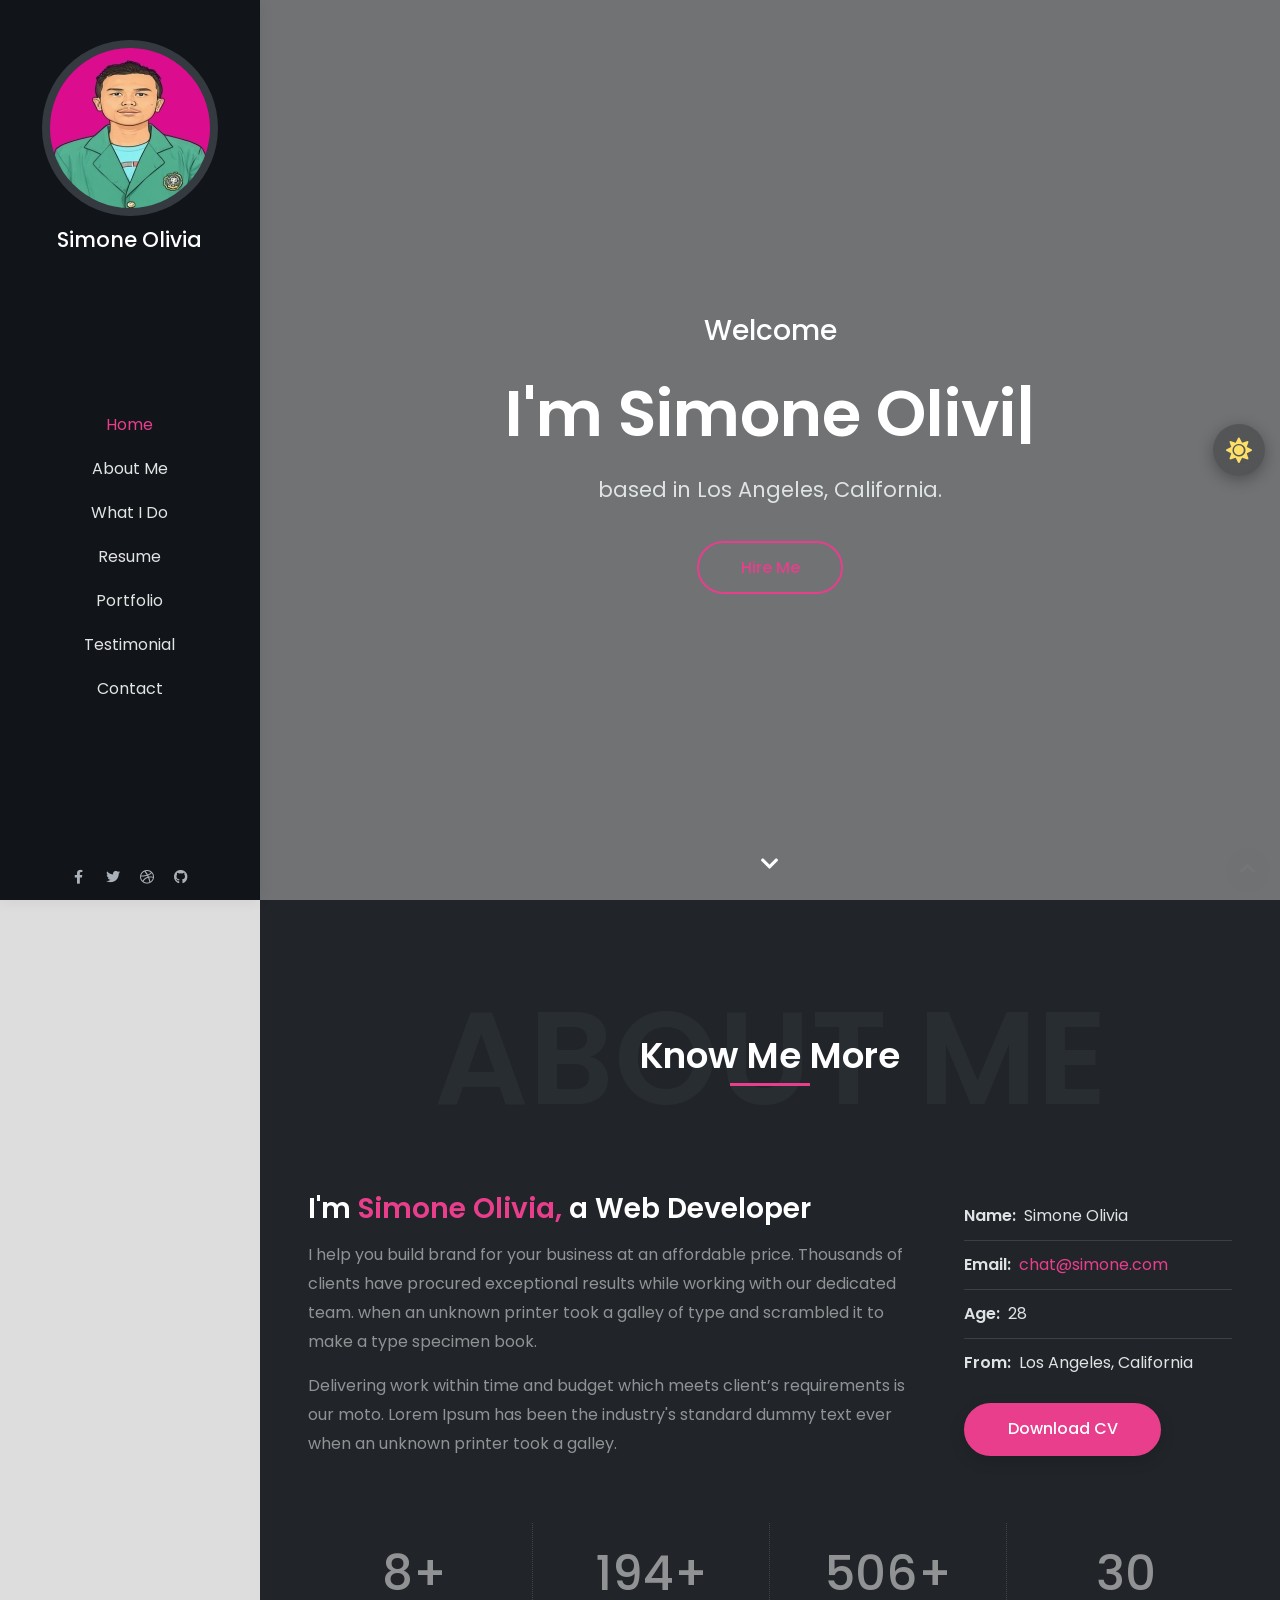
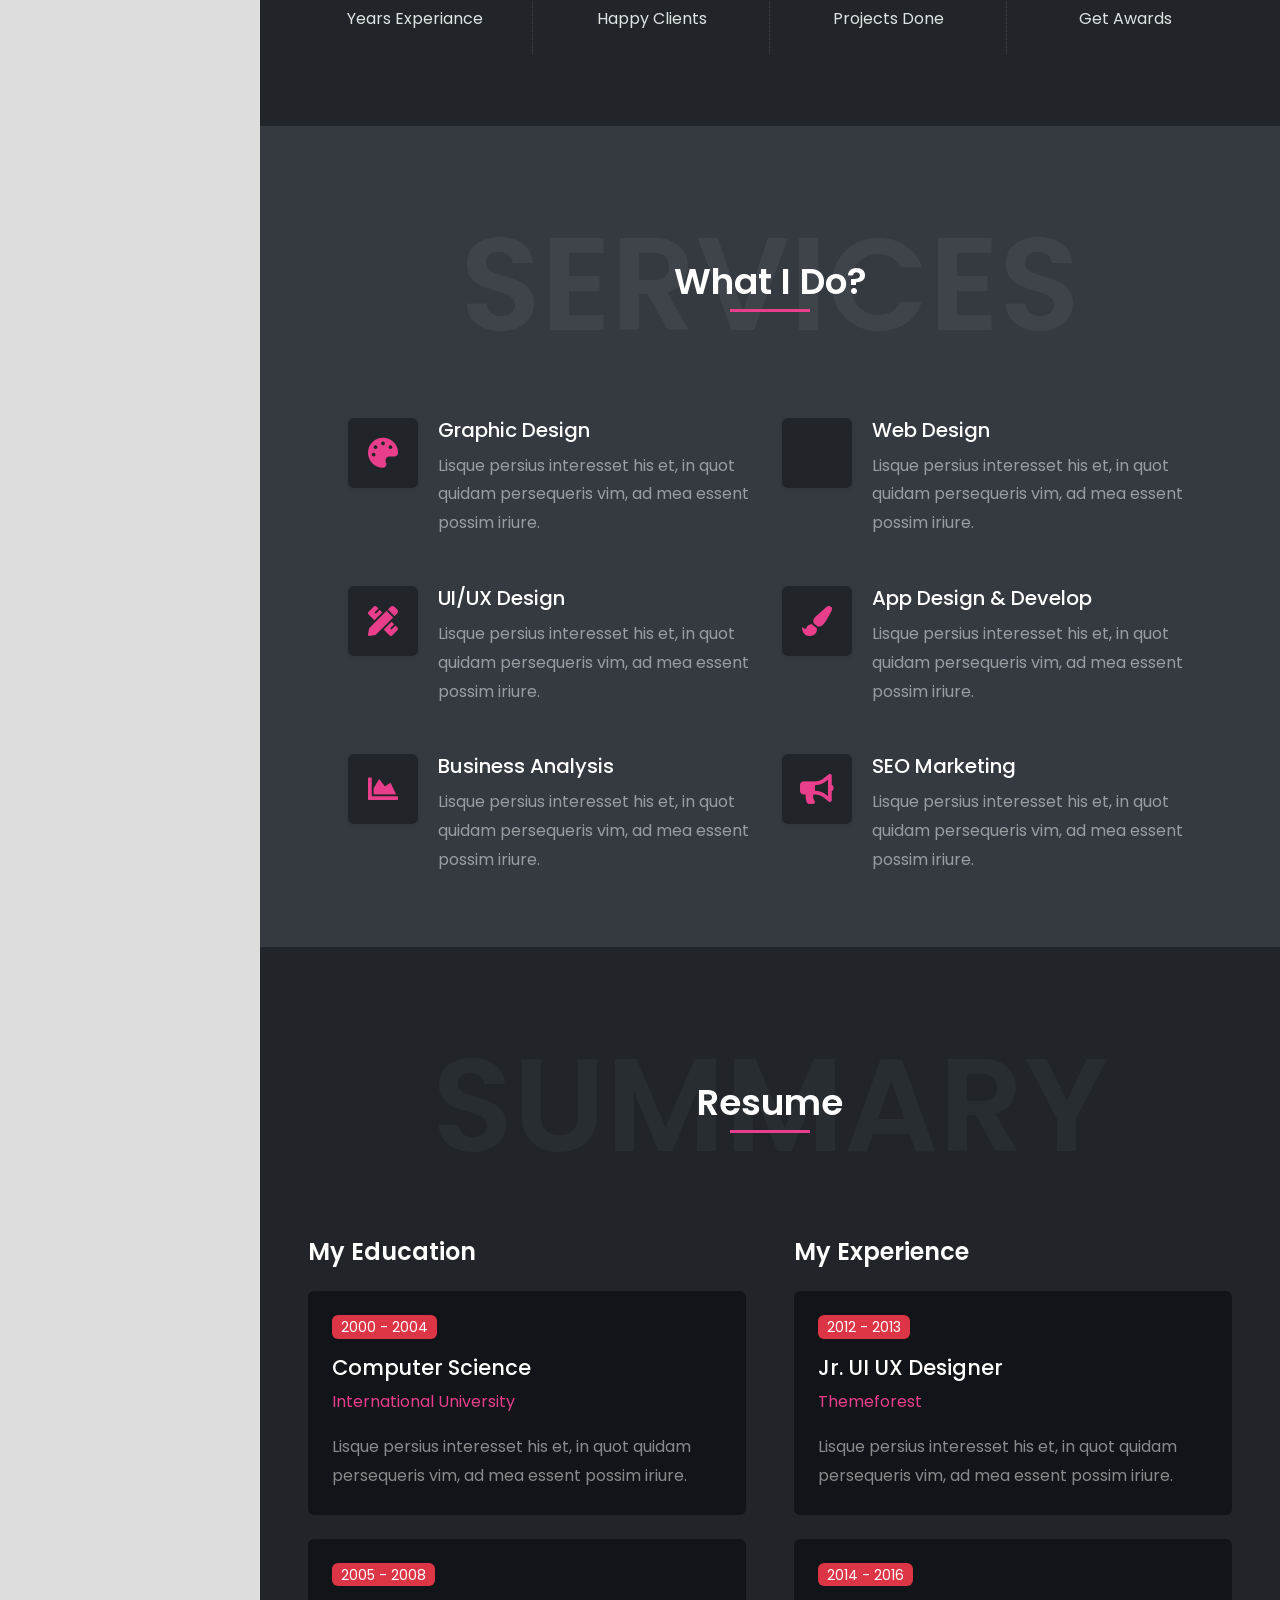
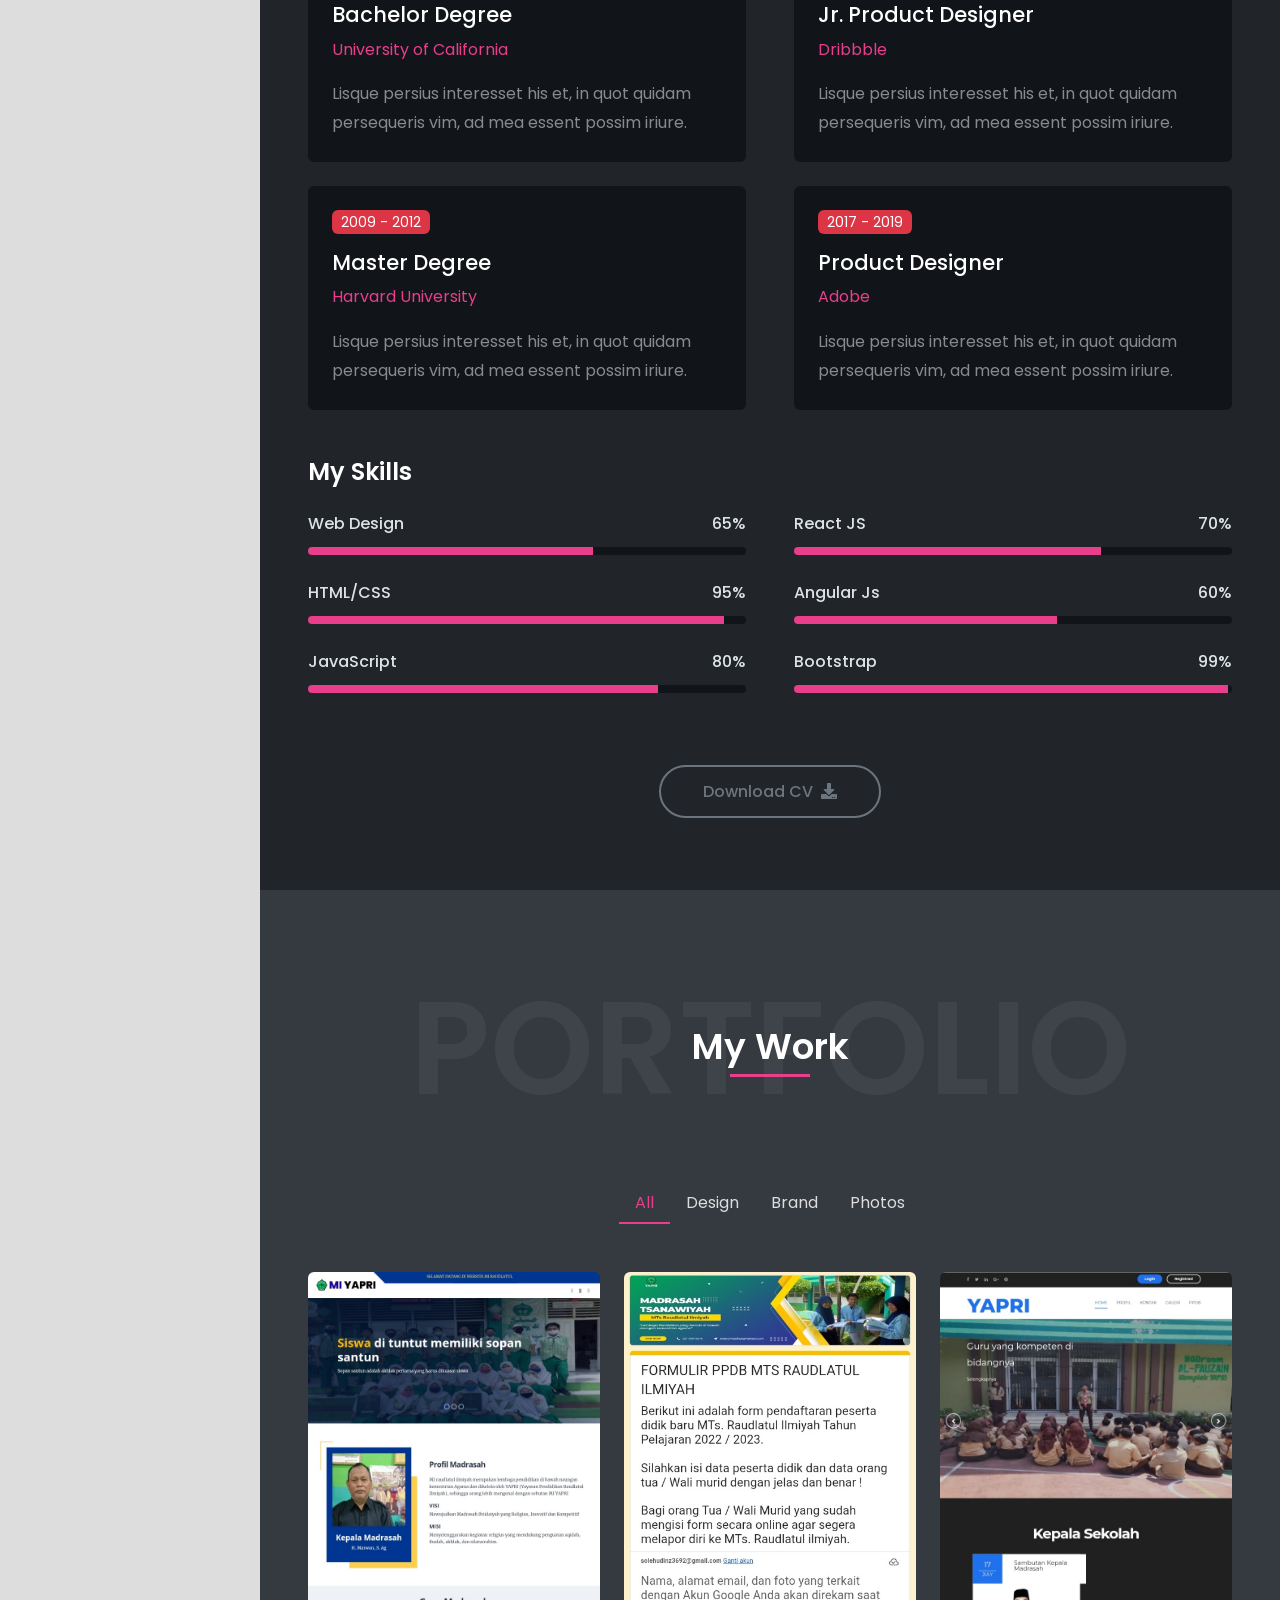
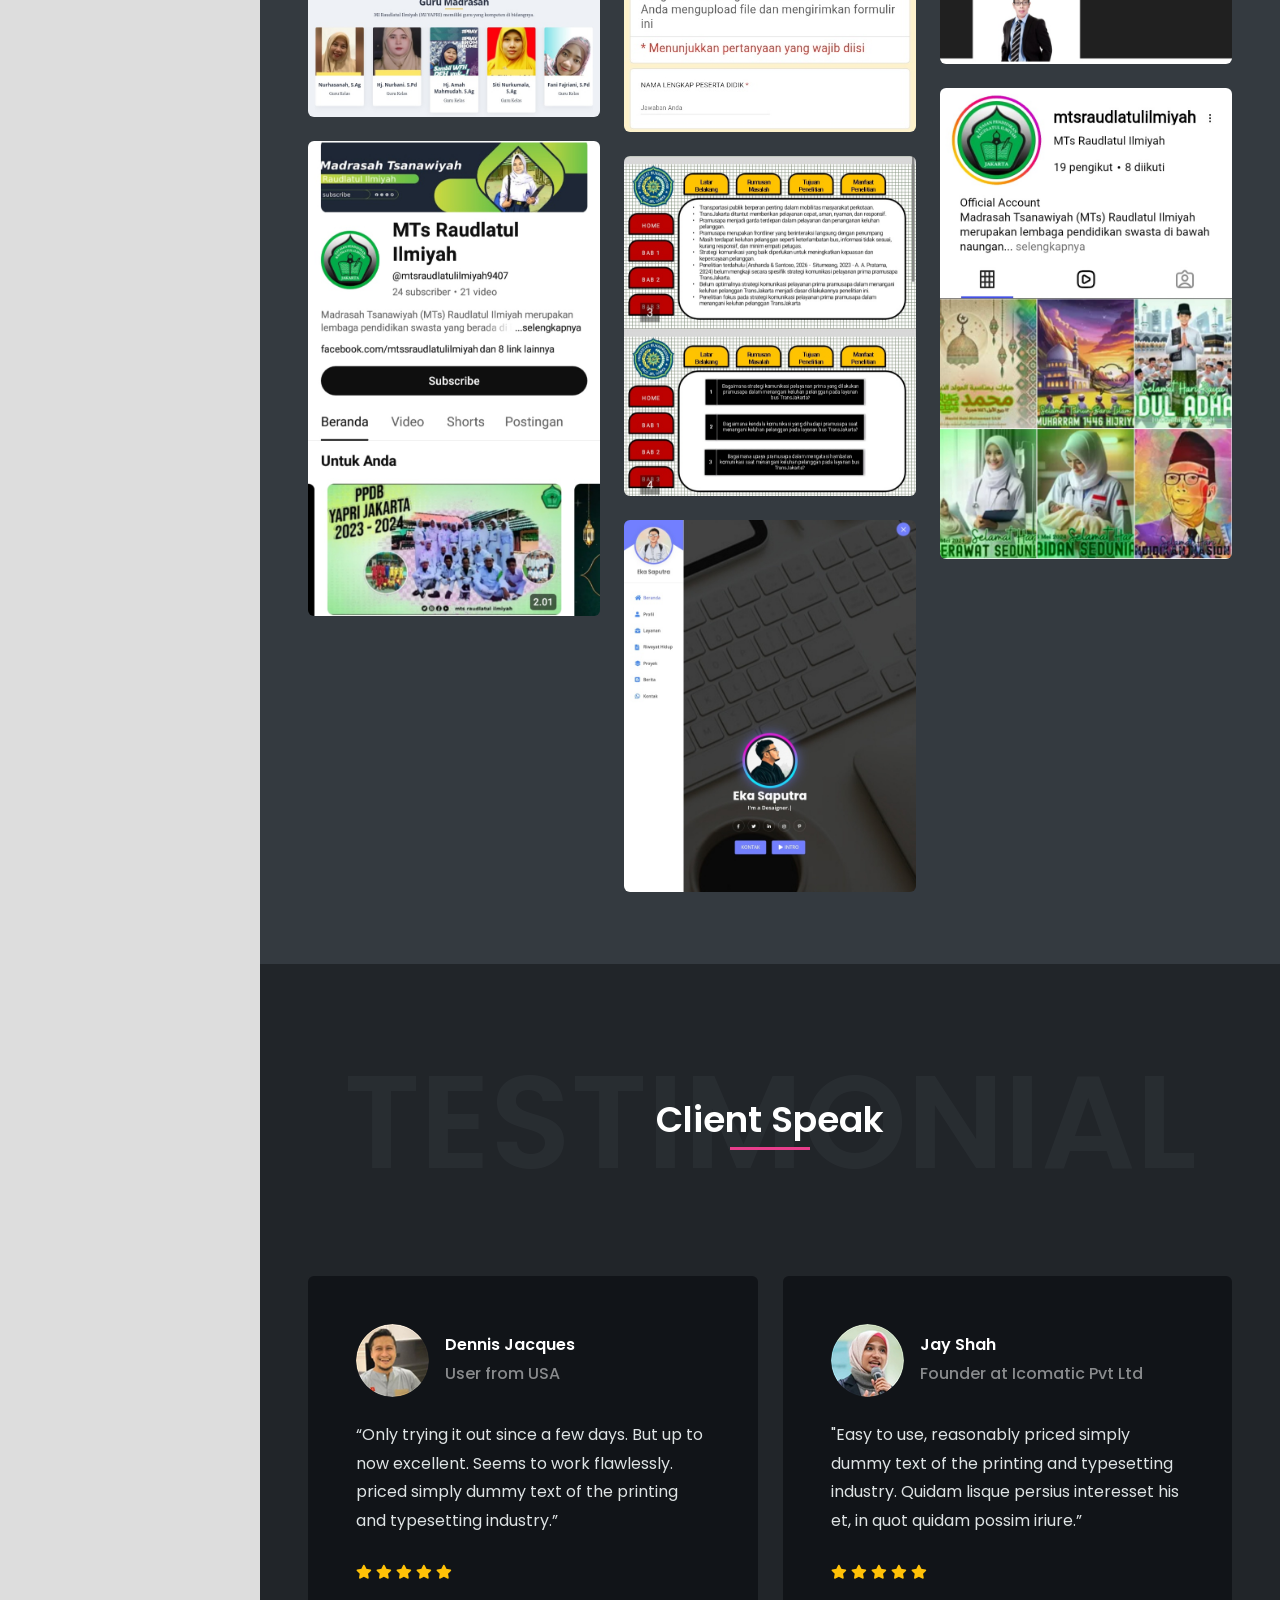
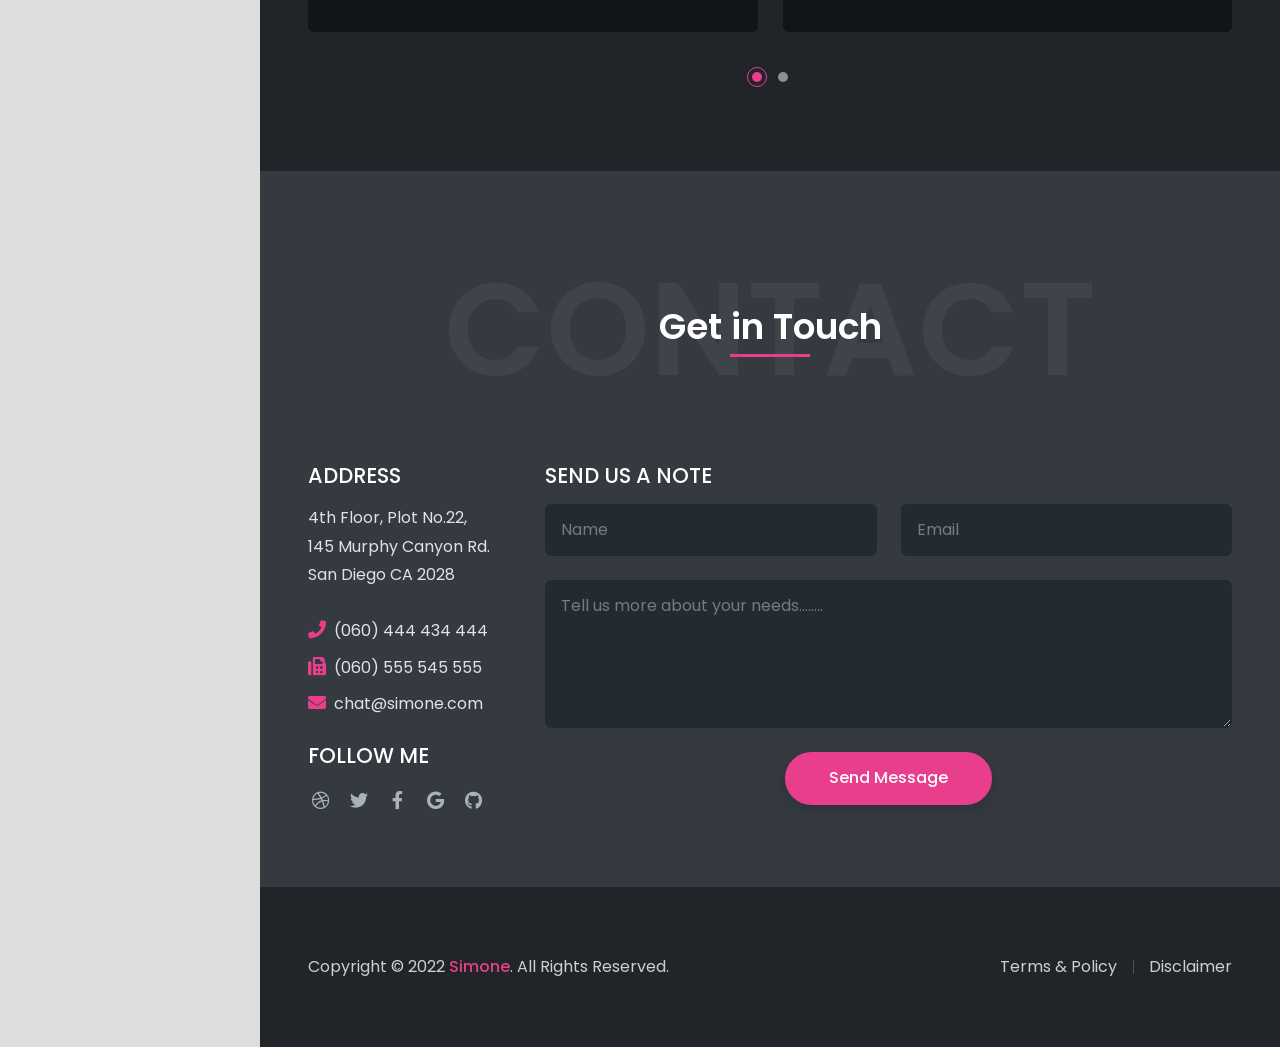
==== commit f83e480b: "Update index-dark.html" ====
--- a/index-dark.html
+++ b/index-dark.html
@@ -630,6 +630,119 @@
 </div>
 <!-- Disclaimer Modal End -->
 
+<!-- ==================== DARK MODE TOGGLE ==================== -->
+<button id="darkModeToggle" class="dark-mode-toggle" title="Ubah ke Dark/Light Mode">
+  <i class="fas fa-moon" id="moonIcon"></i>
+  <i class="fas fa-sun" id="sunIcon"></i>
+</button>
+
+<style>
+
+/* Dark Toggle - Minimalis & Transparan */
+.dark-mode-toggle {
+  position: fixed;
+  right: 15px;
+  top: 50%;
+  transform: translateY(-50%);
+  width: 52px;
+  height: 52px;
+  background: rgba(0, 0, 0, 0.25);
+  border: none;
+  border-radius: 50%;
+  display: flex;
+  align-items: center;
+  justify-content: center;
+  cursor: pointer;
+  z-index: 9999;
+  box-shadow: 0 4px 15px rgba(0, 0, 0, 0.3);
+  transition: all 0.4s ease;
+  backdrop-filter: blur(8px);
+}
+
+.dark-mode-toggle:hover {
+  background: rgba(0, 0, 0, 0.4);
+  transform: translateY(-50%) scale(1.12);
+}
+
+.dark-mode-toggle i {
+  font-size: 26px;
+  transition: all 0.5s ease;
+  position: absolute;
+}
+
+#moonIcon { 
+  color: #e0b0ff; 
+}
+
+#sunIcon { 
+  color: #ffe066; 
+  opacity: 0; 
+  transform: rotate(-30deg); 
+}
+
+/* Saat Mode Dark */
+.dark-mode-toggle.dark #moonIcon {
+  opacity: 0;
+  transform: rotate(30deg);
+}
+
+.dark-mode-toggle.dark #sunIcon {
+  opacity: 1;
+  transform: rotate(0);
+}
+
+/* ==================== RESPONSIVE MOBILE ==================== */
+@media (max-width: 991.98px) {
+  .dark-mode-toggle {
+    width: 46px;
+    height: 46px;
+    right: 12px;
+    top: 75px;
+    transform: none;
+  }
+  .dark-mode-toggle i {
+    font-size: 23px;
+  }
+}
+
+@media (max-width: 576px) {
+  .dark-mode-toggle {
+    width: 42px;
+    height: 42px;
+    right: 10px;
+    top: 70px;
+  }
+  .dark-mode-toggle i {
+    font-size: 21px;
+  }
+}
+</style>
+
+<script>
+// Script Toggle
+document.addEventListener('DOMContentLoaded', function() {
+  const toggleBtn = document.getElementById('darkModeToggle');
+  const moonIcon = document.getElementById('moonIcon');
+  const sunIcon = document.getElementById('sunIcon');
+
+  function toggleMode() {
+    if (window.location.href.includes('index-dark.html')) {
+      localStorage.setItem('theme', 'light');
+      window.location.href = 'index.html';
+    } else {
+      localStorage.setItem('theme', 'dark');
+      window.location.href = 'index-dark.html';
+    }
+  }
+
+  toggleBtn.addEventListener('click', toggleMode);
+
+  if (window.location.href.includes('index-dark.html')) {
+    toggleBtn.classList.add('dark');
+  }
+});
+</script>
+	
 <!-- JavaScript --> 
 <script src="vendor/jquery/jquery.min.js"></script> 
 <script src="vendor/bootstrap/js/bootstrap.bundle.min.js"></script> 
@@ -656,4 +769,4 @@
 <!-- Custom Script --> 
 <script src="js/theme.js"></script>
 </body>
-</html>+</html>
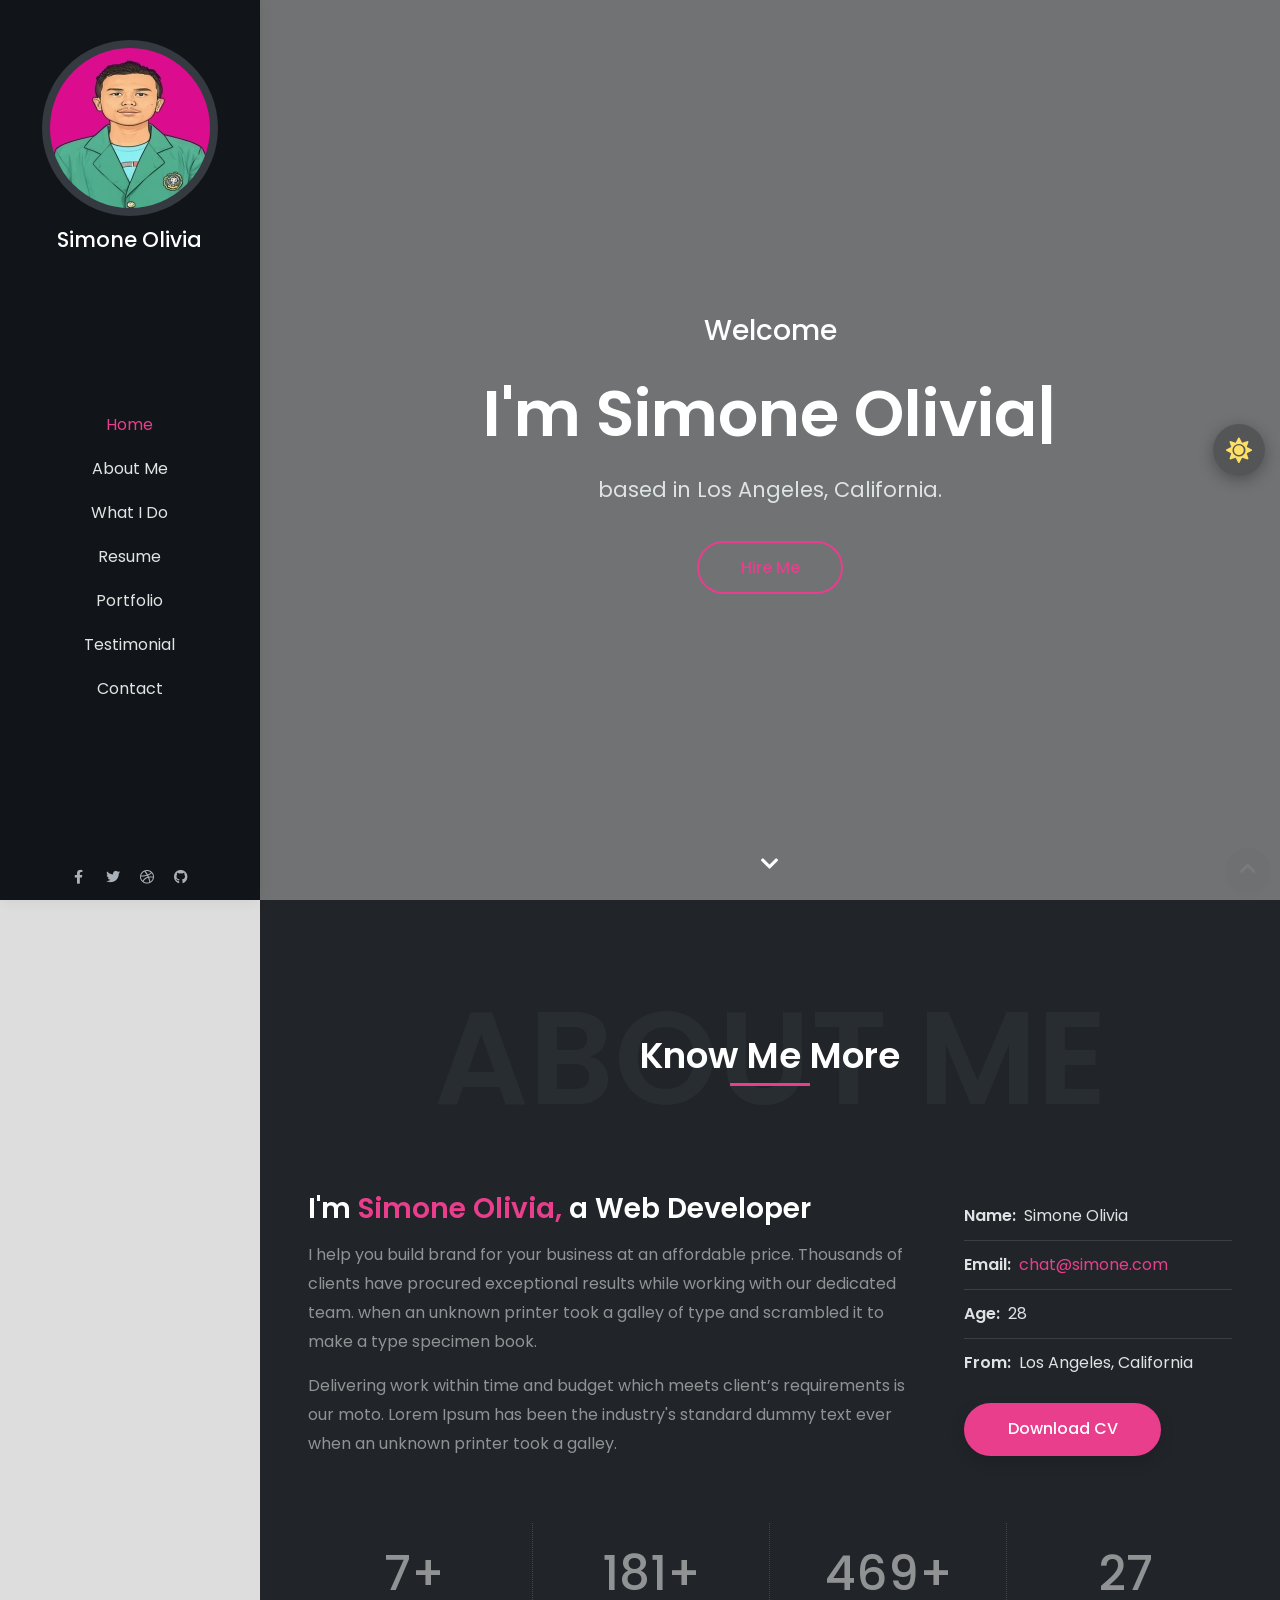
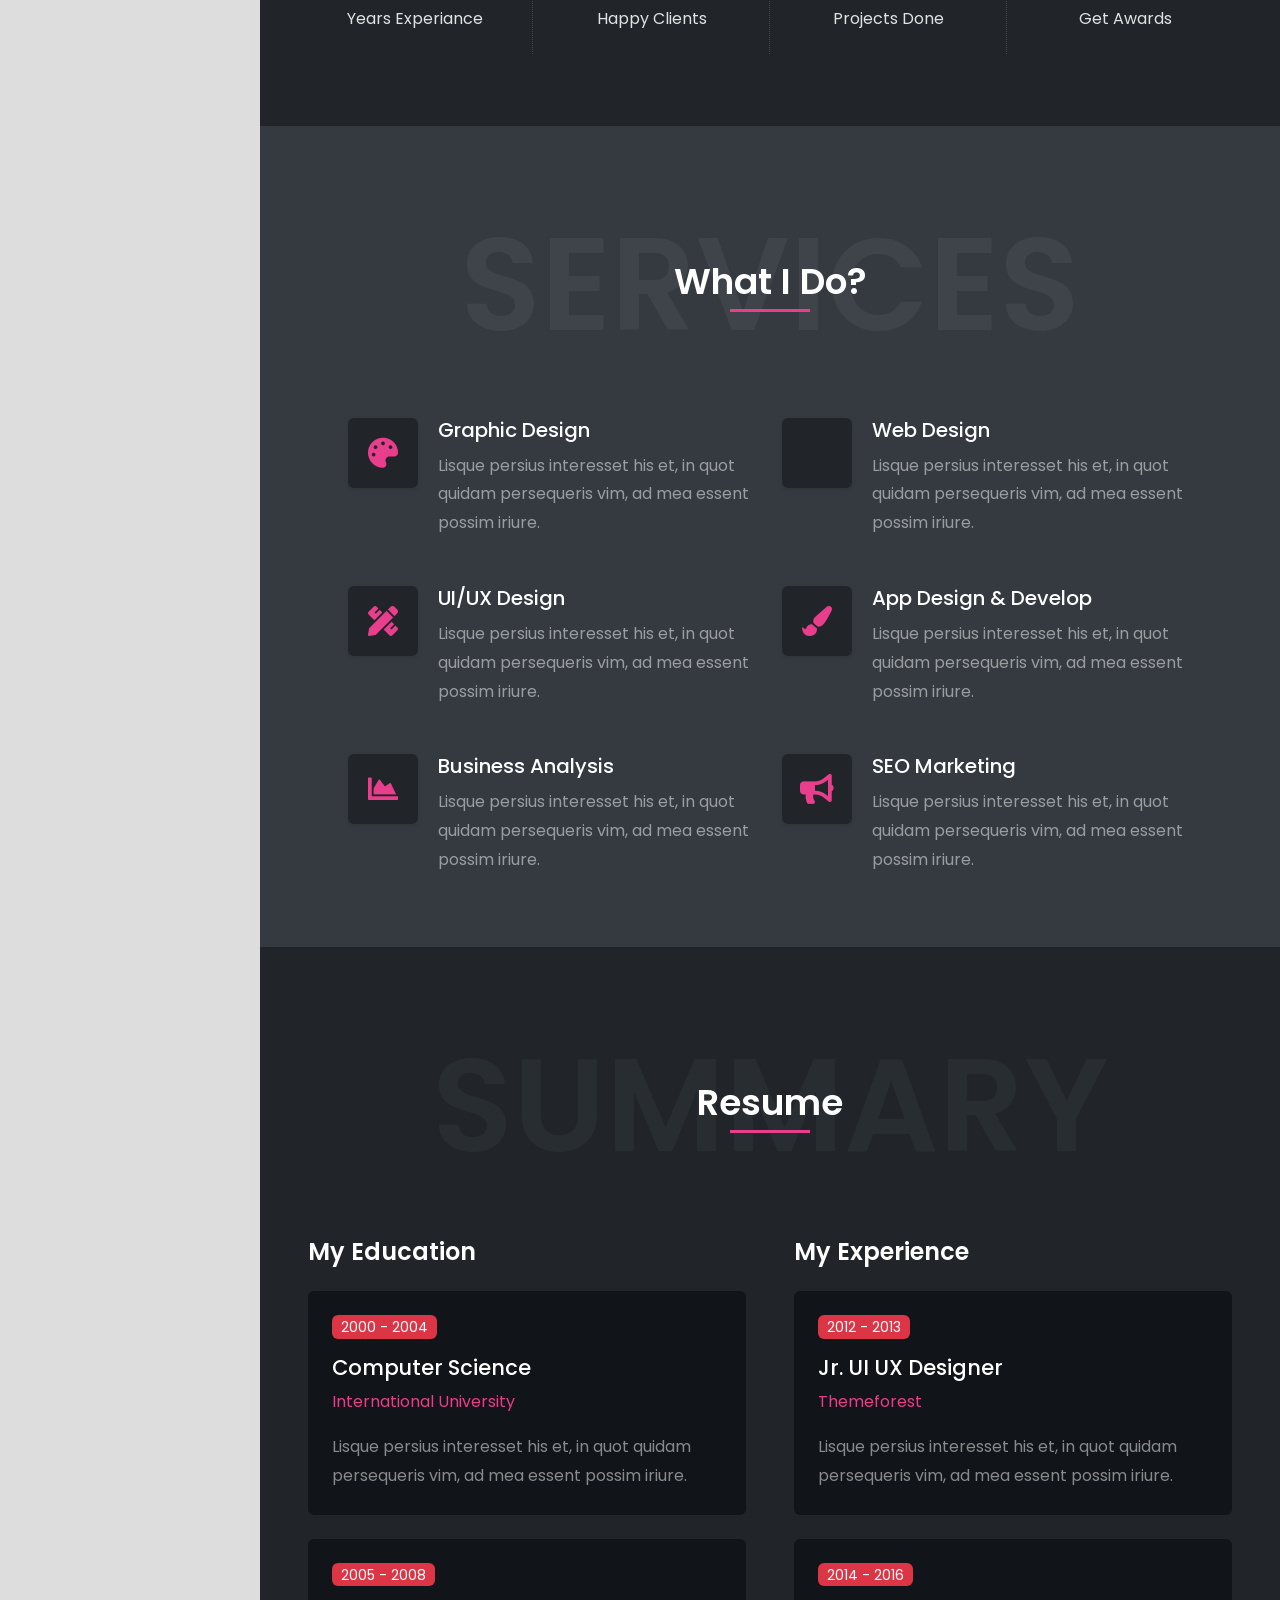
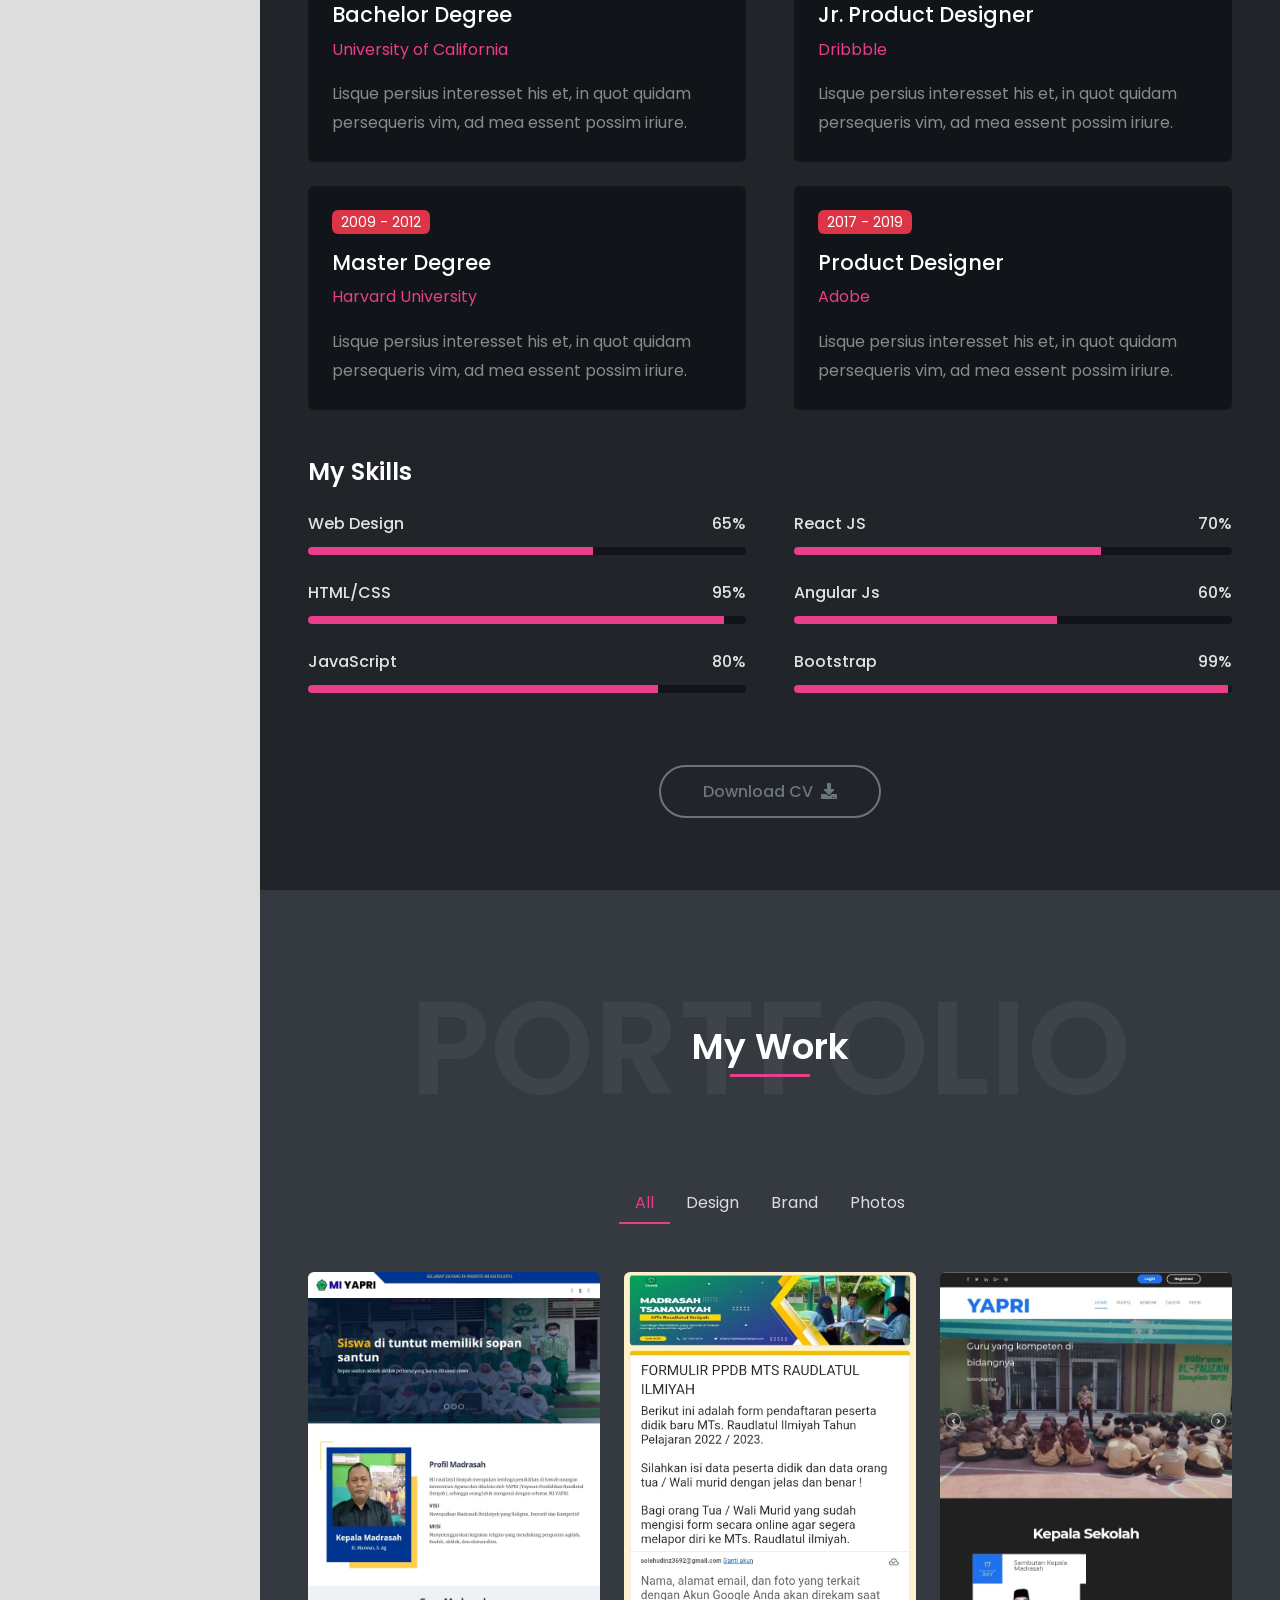
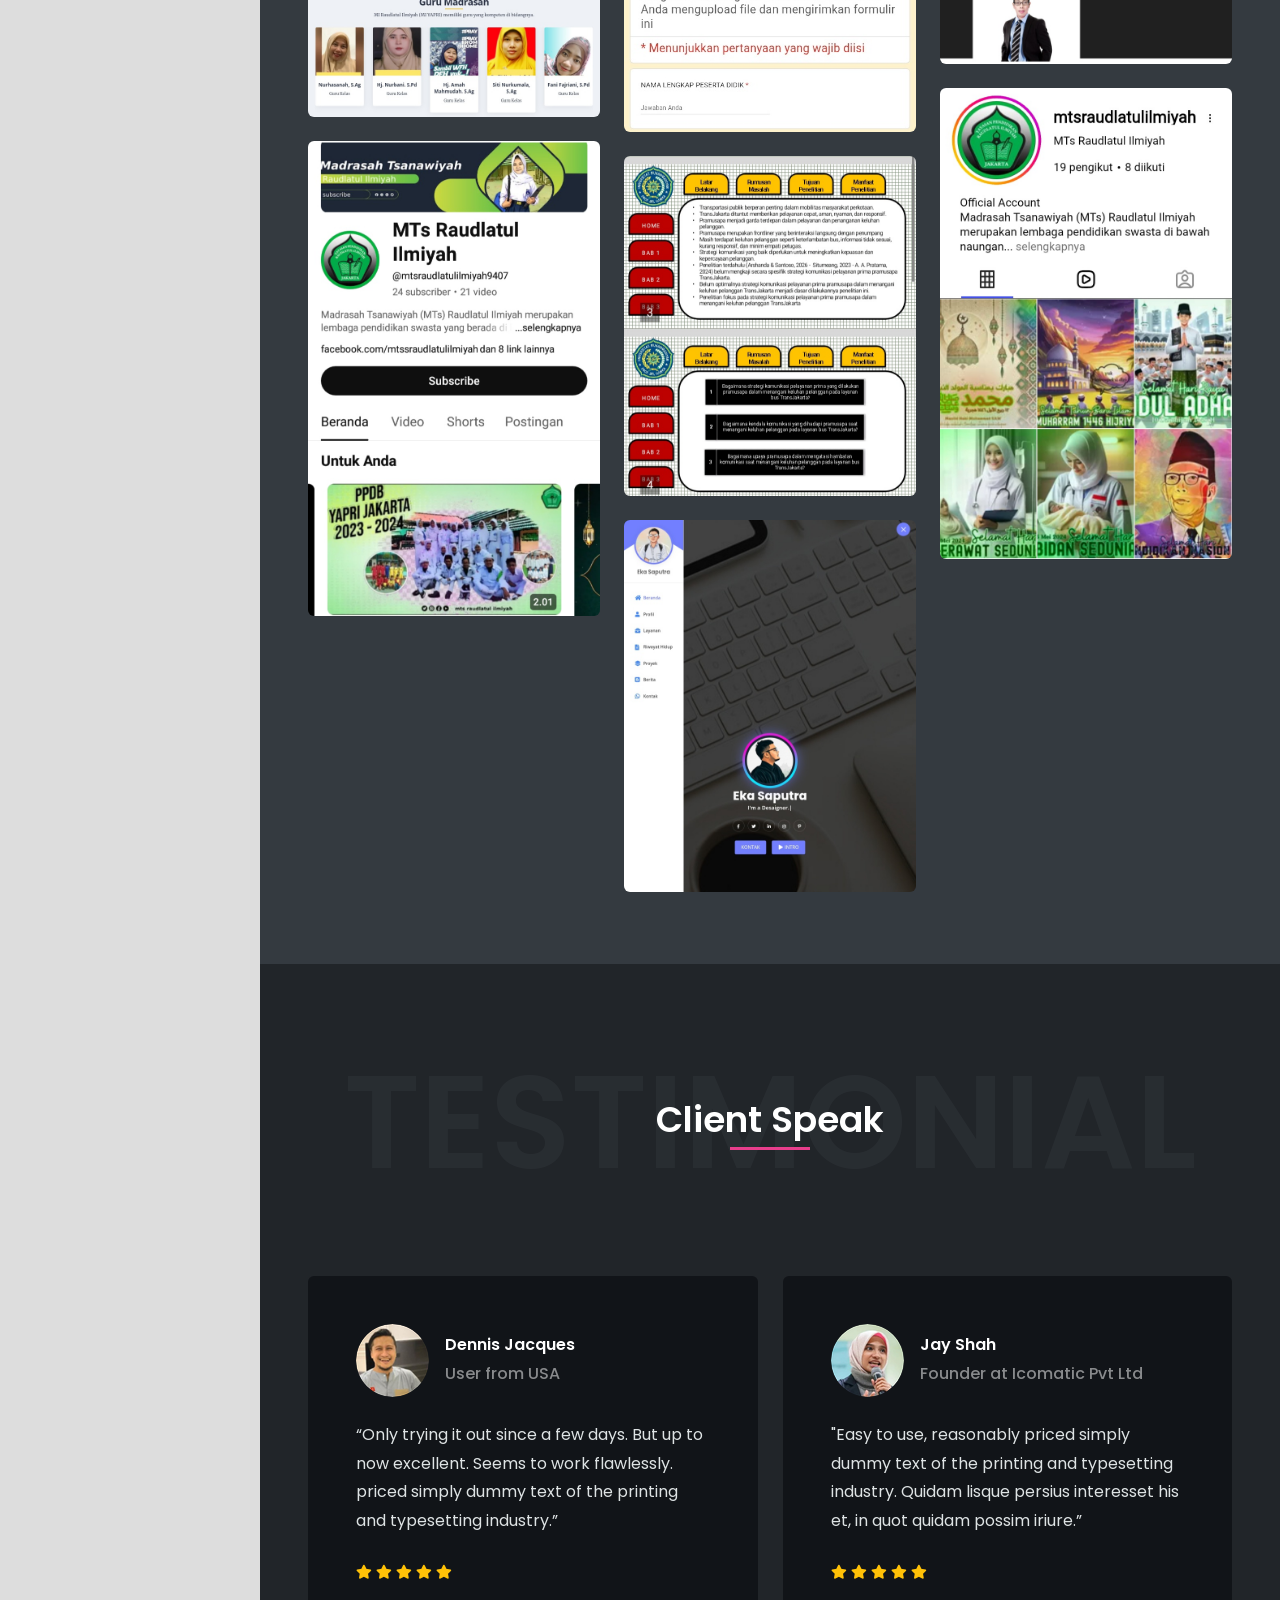
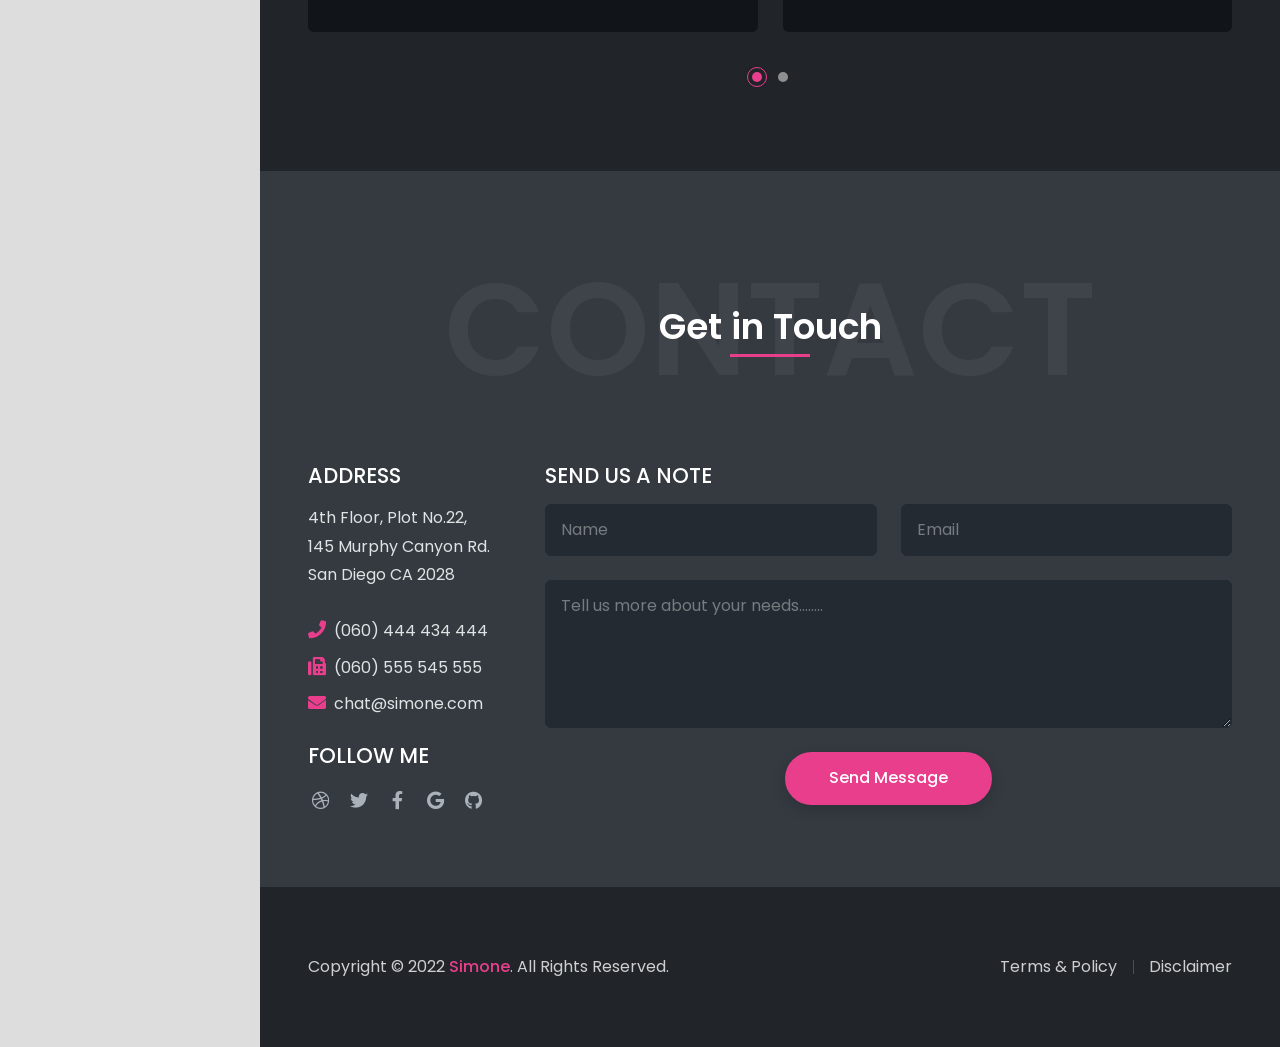
==== commit 626408fd: "Update index-dark.html" ====
--- a/index-dark.html
+++ b/index-dark.html
@@ -631,14 +631,12 @@
 <!-- Disclaimer Modal End -->
 
 <!-- ==================== DARK MODE TOGGLE ==================== -->
-<button id="darkModeToggle" class="dark-mode-toggle" title="Ubah ke Dark/Light Mode">
+<button id="darkModeToggle" class="dark-mode-toggle" title="Ubah Mode Terang / Gelap">
   <i class="fas fa-moon" id="moonIcon"></i>
   <i class="fas fa-sun" id="sunIcon"></i>
 </button>
 
 <style>
-
-/* Dark Toggle - Minimalis & Transparan */
 .dark-mode-toggle {
   position: fixed;
   right: 15px;
@@ -656,12 +654,11 @@
   z-index: 9999;
   box-shadow: 0 4px 15px rgba(0, 0, 0, 0.3);
   transition: all 0.4s ease;
-  backdrop-filter: blur(8px);
 }
 
 .dark-mode-toggle:hover {
-  background: rgba(0, 0, 0, 0.4);
-  transform: translateY(-50%) scale(1.12);
+  background: rgba(0, 0, 0, 0.45);
+  transform: translateY(-50%) scale(1.1);
 }
 
 .dark-mode-toggle i {
@@ -670,60 +667,27 @@
   position: absolute;
 }
 
-#moonIcon { 
-  color: #e0b0ff; 
+#moonIcon { color: #e0b0ff; }
+#sunIcon  { color: #ffe066; opacity: 0; transform: rotate(-30deg); }
+
+.dark-mode-toggle.dark #moonIcon { opacity: 0; transform: rotate(30deg); }
+.dark-mode-toggle.dark #sunIcon  { opacity: 1; transform: rotate(0); }
+
+/* Responsive */
+@media (max-width: 991.98px) {
+  .dark-mode-toggle { width: 46px; height: 46px; right: 12px; top: 75px; transform: none; }
+  .dark-mode-toggle i { font-size: 23px; }
 }
-
-#sunIcon { 
-  color: #ffe066; 
-  opacity: 0; 
-  transform: rotate(-30deg); 
-}
-
-/* Saat Mode Dark */
-.dark-mode-toggle.dark #moonIcon {
-  opacity: 0;
-  transform: rotate(30deg);
-}
-
-.dark-mode-toggle.dark #sunIcon {
-  opacity: 1;
-  transform: rotate(0);
-}
-
-/* ==================== RESPONSIVE MOBILE ==================== */
-@media (max-width: 991.98px) {
-  .dark-mode-toggle {
-    width: 46px;
-    height: 46px;
-    right: 12px;
-    top: 75px;
-    transform: none;
-  }
-  .dark-mode-toggle i {
-    font-size: 23px;
-  }
-}
-
 @media (max-width: 576px) {
-  .dark-mode-toggle {
-    width: 42px;
-    height: 42px;
-    right: 10px;
-    top: 70px;
-  }
-  .dark-mode-toggle i {
-    font-size: 21px;
-  }
+  .dark-mode-toggle { width: 42px; height: 42px; right: 10px; top: 70px; }
+  .dark-mode-toggle i { font-size: 21px; }
 }
 </style>
 
 <script>
-// Script Toggle
+// Toggle antara index.html dan index-dark.html
 document.addEventListener('DOMContentLoaded', function() {
   const toggleBtn = document.getElementById('darkModeToggle');
-  const moonIcon = document.getElementById('moonIcon');
-  const sunIcon = document.getElementById('sunIcon');
 
   function toggleMode() {
     if (window.location.href.includes('index-dark.html')) {
@@ -737,6 +701,7 @@
 
   toggleBtn.addEventListener('click', toggleMode);
 
+  // Set icon sesuai halaman
   if (window.location.href.includes('index-dark.html')) {
     toggleBtn.classList.add('dark');
   }
--- a/css/stylesheet.css
+++ b/css/stylesheet.css
@@ -3875,3 +3875,42 @@
   left: -40px;
   border-radius: 4px 0px 0px 4px;
 }
+
+/* ====================== DARK MODE ====================== */
+html.dark {
+  --bg-color: #121212;
+  --text-color: #e0e0e0;
+  --light-bg: #1e1e1e;
+  --card-bg: #252525;
+}
+
+html.dark body {
+  background: #121212;
+  color: #e0e0e0;
+}
+
+html.dark #main-wrapper,
+html.dark .section,
+html.dark .bg-light,
+html.dark .bg-white {
+  background: #121212 !important;
+  color: #e0e0e0;
+}
+
+html.dark .navbar,
+html.dark .primary-menu {
+  background: #1a1a1a !important;
+}
+
+html.dark .featured-box,
+html.dark .portfolio-box,
+html.dark .bg-light {
+  background: #1e1e1e !important;
+  color: #e0e0e0;
+}
+
+/* Tambahkan warna lain sesuai kebutuhan */
+html.dark h1, html.dark h2, html.dark h3,
+html.dark .text-dark, html.dark .text-muted {
+  color: #ffffff !important;
+}
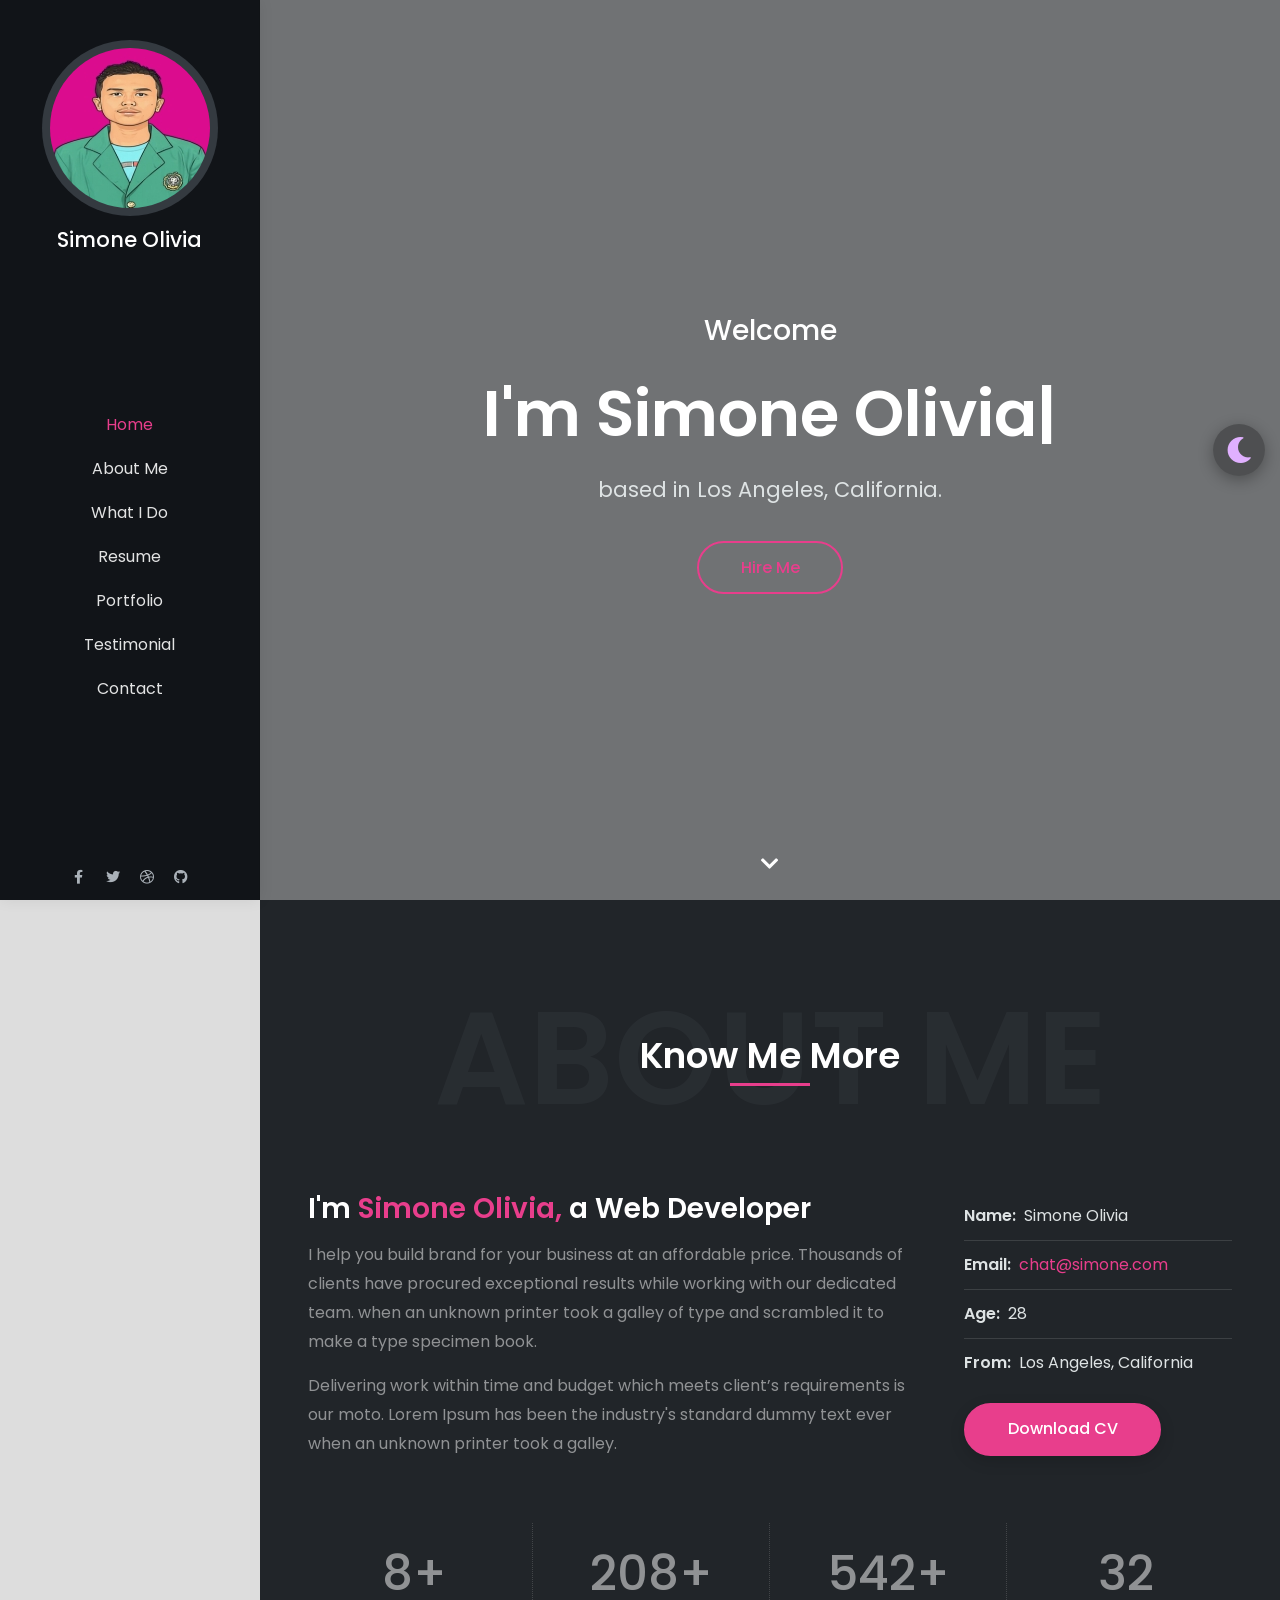
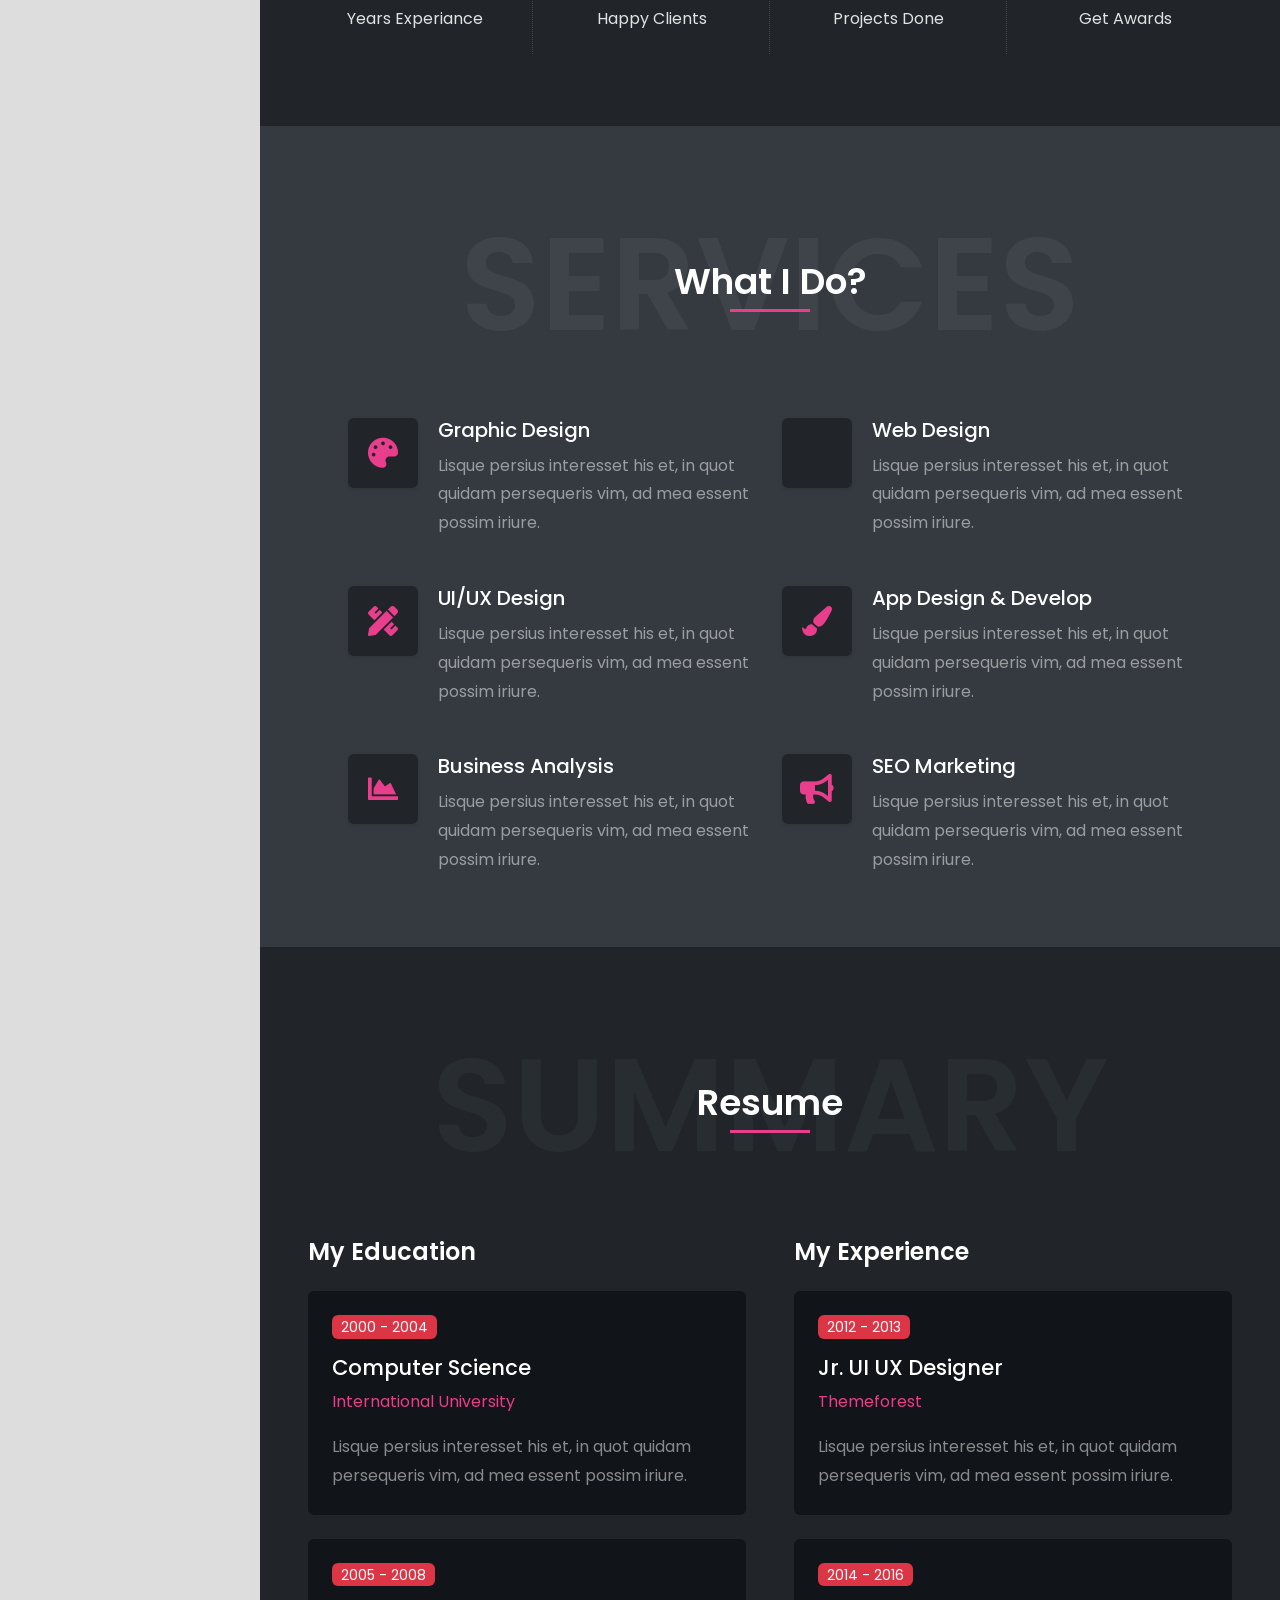
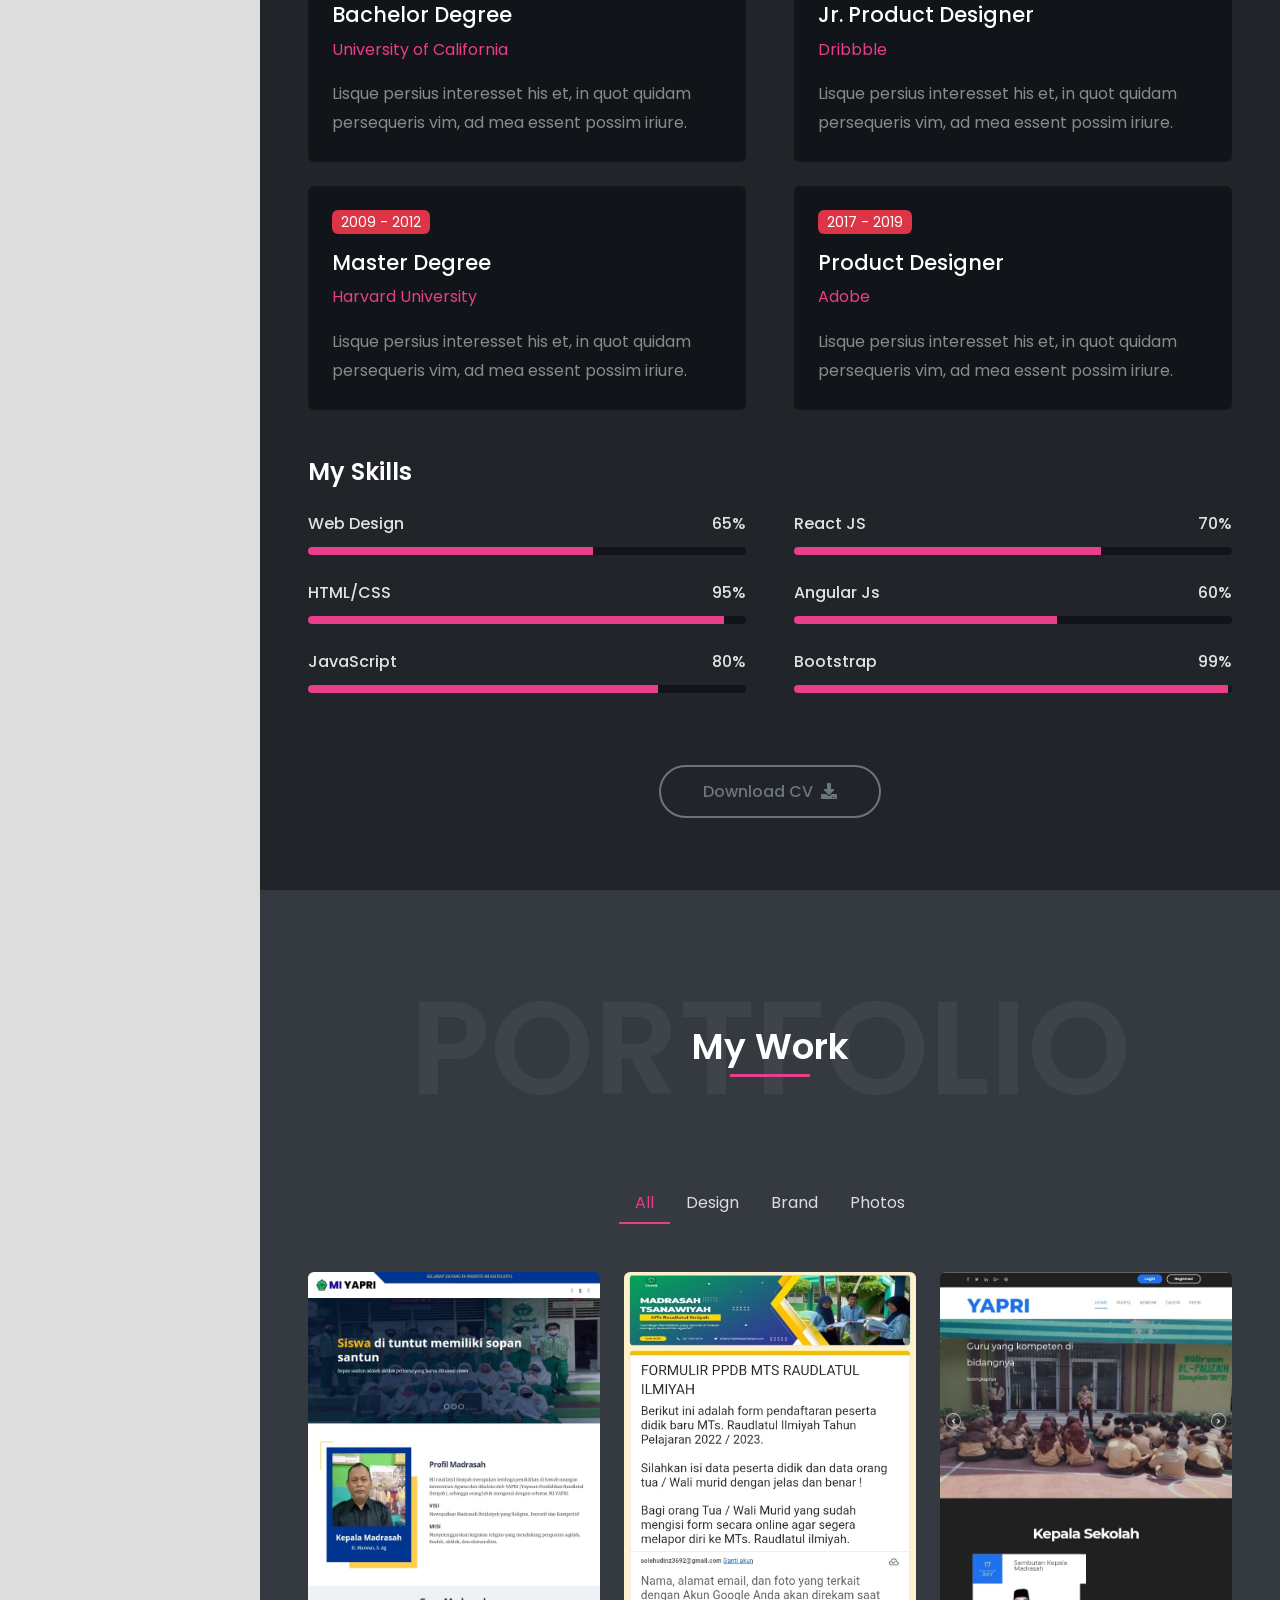
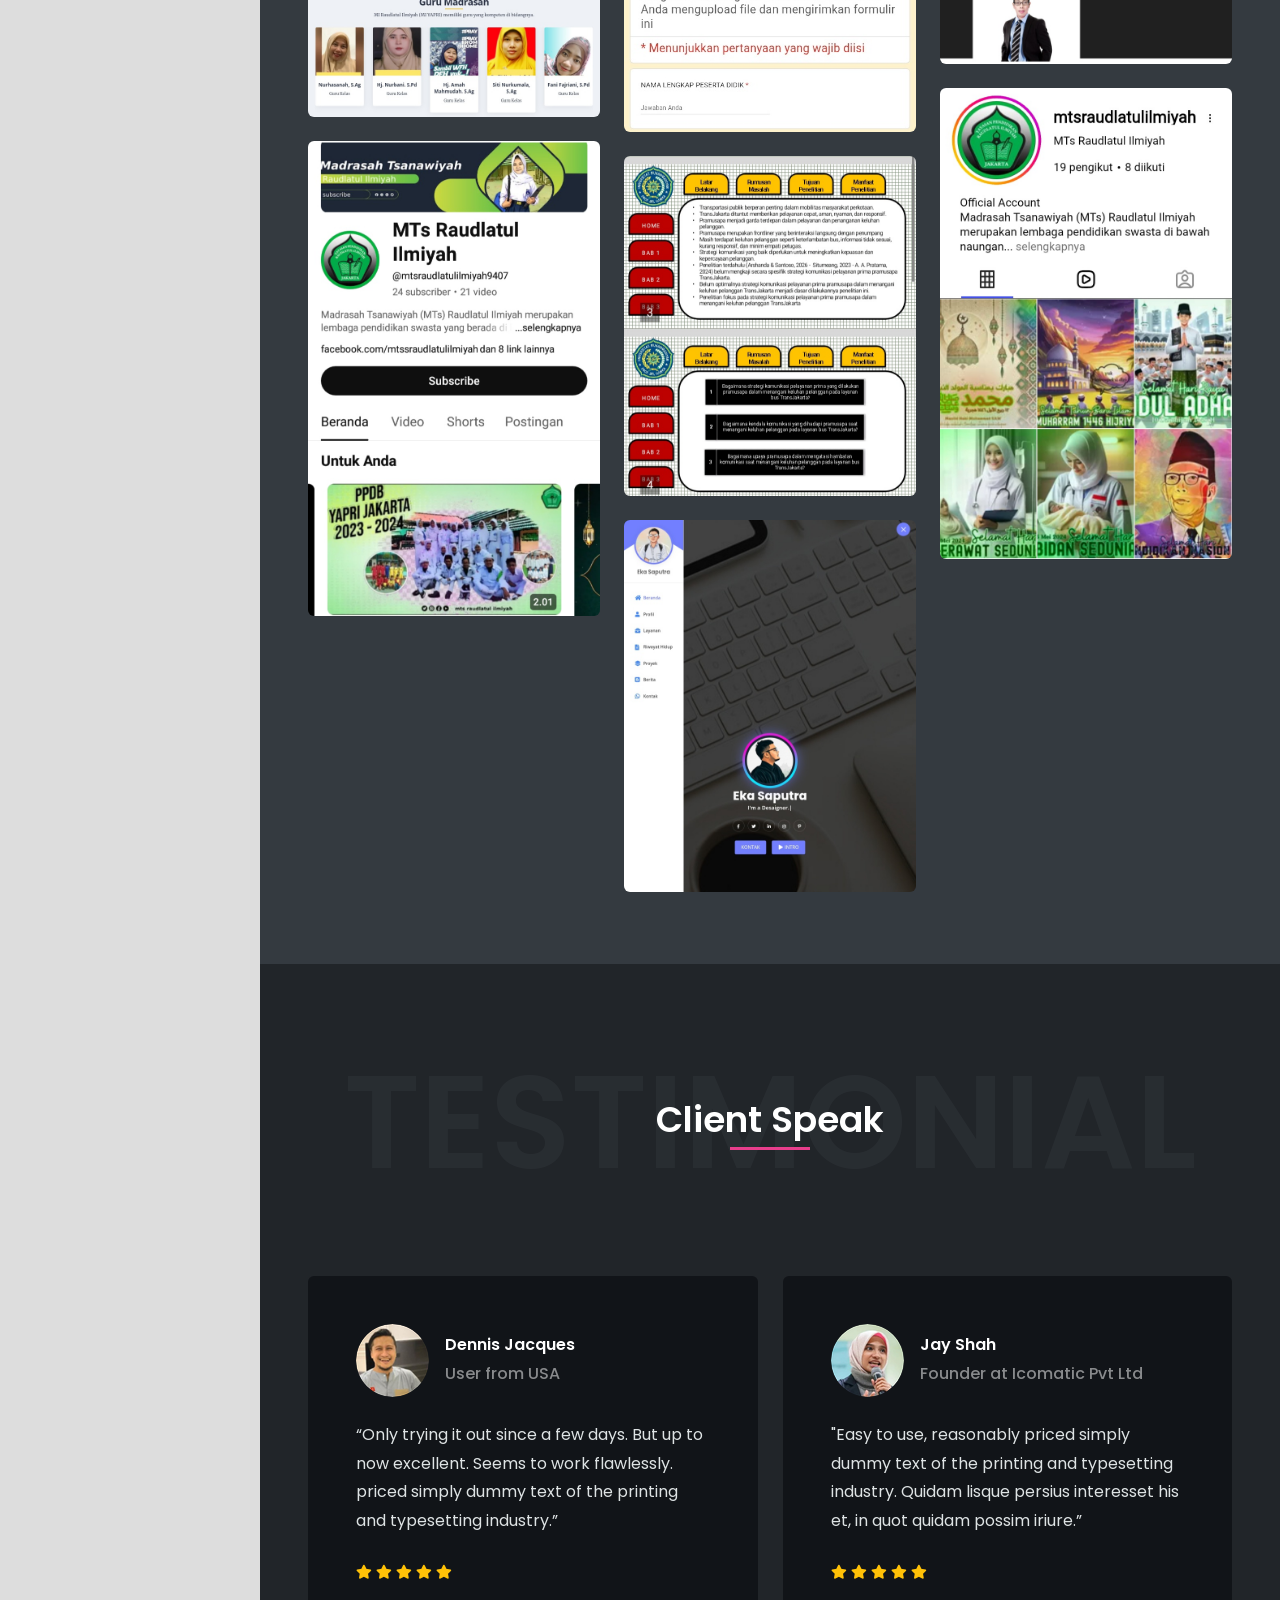
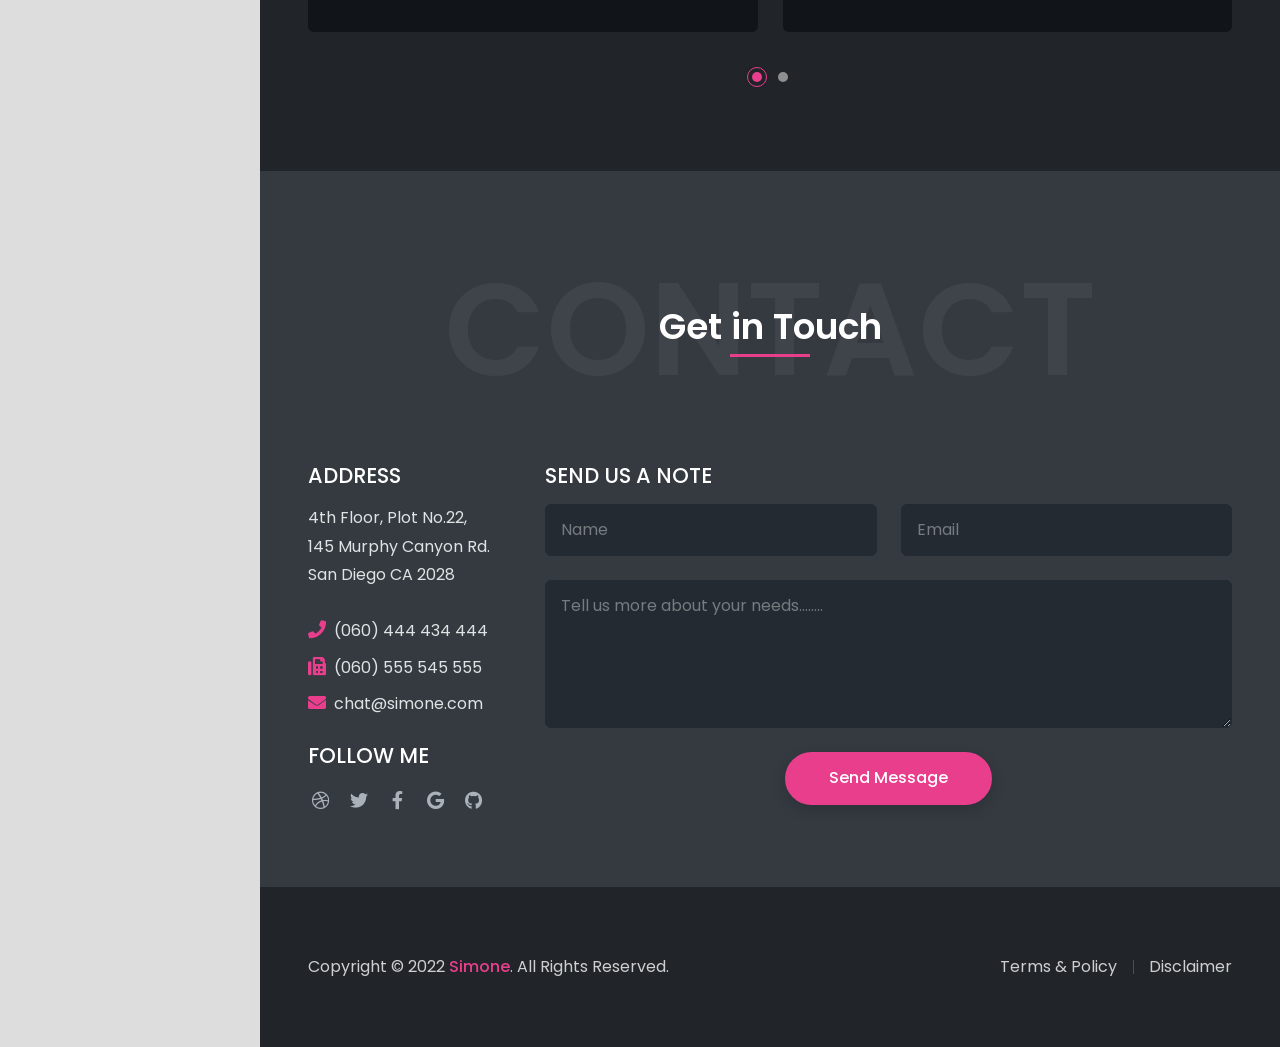
==== commit eae7d6e1: "Update index-dark.html" ====
--- a/index-dark.html
+++ b/index-dark.html
@@ -630,41 +630,41 @@
 </div>
 <!-- Disclaimer Modal End -->
 
-<!-- ==================== DARK MODE TOGGLE ==================== -->
+<!-- ==================== DARK MODE TOGGLE Satu Halaman ==================== -->
 <button id="darkModeToggle" class="dark-mode-toggle" title="Ubah Mode Terang / Gelap">
-  <i class="fas fa-moon" id="moonIcon"></i>
-  <i class="fas fa-sun" id="sunIcon"></i>
+<i class="fas fa-moon" id="moonIcon"></i>
+<i class="fas fa-sun" id="sunIcon"></i>
 </button>
 
 <style>
 .dark-mode-toggle {
-  position: fixed;
-  right: 15px;
-  top: 50%;
-  transform: translateY(-50%);
-  width: 52px;
-  height: 52px;
-  background: rgba(0, 0, 0, 0.25);
-  border: none;
-  border-radius: 50%;
-  display: flex;
-  align-items: center;
-  justify-content: center;
-  cursor: pointer;
-  z-index: 9999;
-  box-shadow: 0 4px 15px rgba(0, 0, 0, 0.3);
-  transition: all 0.4s ease;
+position: fixed;
+right: 15px;
+top: 50%;
+transform: translateY(-50%);
+width: 52px;
+height: 52px;
+background: rgba(0, 0, 0, 0.3);
+border: none;
+border-radius: 50%;
+display: flex;
+align-items: center;
+justify-content: center;
+cursor: pointer;
+z-index: 9999;
+box-shadow: 0 4px 15px rgba(0, 0, 0, 0.3);
+transition: all 0.4s ease;
 }
 
 .dark-mode-toggle:hover {
-  background: rgba(0, 0, 0, 0.45);
-  transform: translateY(-50%) scale(1.1);
+background: rgba(0, 0, 0, 0.5);
+transform: translateY(-50%) scale(1.1);
 }
 
 .dark-mode-toggle i {
-  font-size: 26px;
-  transition: all 0.5s ease;
-  position: absolute;
+font-size: 26px;
+transition: all 0.5s ease;
+position: absolute;
 }
 
 #moonIcon { color: #e0b0ff; }
@@ -675,36 +675,49 @@
 
 /* Responsive */
 @media (max-width: 991.98px) {
-  .dark-mode-toggle { width: 46px; height: 46px; right: 12px; top: 75px; transform: none; }
-  .dark-mode-toggle i { font-size: 23px; }
+.dark-mode-toggle { width: 46px; height: 46px; right: 12px; top: 75px; transform: none; }
 }
 @media (max-width: 576px) {
-  .dark-mode-toggle { width: 42px; height: 42px; right: 10px; top: 70px; }
-  .dark-mode-toggle i { font-size: 21px; }
+.dark-mode-toggle { width: 42px; height: 42px; right: 10px; top: 70px; }
 }
 </style>
 
 <script>
-// Toggle antara index.html dan index-dark.html
+// Dark Mode Toggle - Load konten dari index-dark.html ke index.html
 document.addEventListener('DOMContentLoaded', function() {
-  const toggleBtn = document.getElementById('darkModeToggle');
-
-  function toggleMode() {
-    if (window.location.href.includes('index-dark.html')) {
-      localStorage.setItem('theme', 'light');
-      window.location.href = 'index.html';
-    } else {
-      localStorage.setItem('theme', 'dark');
-      window.location.href = 'index-dark.html';
-    }
-  }
-
-  toggleBtn.addEventListener('click', toggleMode);
-
-  // Set icon sesuai halaman
-  if (window.location.href.includes('index-dark.html')) {
-    toggleBtn.classList.add('dark');
-  }
+const toggleBtn = document.getElementById('darkModeToggle');
+const mainContent = document.getElementById('content'); // pastikan id="content" ada
+
+let isDark = localStorage.getItem('theme') === 'dark';
+
+function applyDarkMode() {
+if (isDark) {
+toggleBtn.classList.add('dark');
+fetch('index-dark.html')
+.then(response => response.text())
+.then(data => {
+// Ambil hanya bagian konten
+const parser = new DOMParser();
+const doc = parser.parseFromString(data, 'text/html');
+const newContent = doc.getElementById('content');
+if (newContent && mainContent) {
+mainContent.innerHTML = newContent.innerHTML;
+}
+})
+.catch(err => console.error('Gagal load dark mode:', err));
+}
+}
+
+function toggleMode() {
+isDark = !isDark;
+localStorage.setItem('theme', isDark ? 'dark' : 'light');
+location.reload(); // Refresh untuk load ulang dengan mode yang benar
+}
+
+toggleBtn.addEventListener('click', toggleMode);
+
+// Load mode gelap saat pertama kali
+if (isDark) applyDarkMode();
 });
 </script>
 	
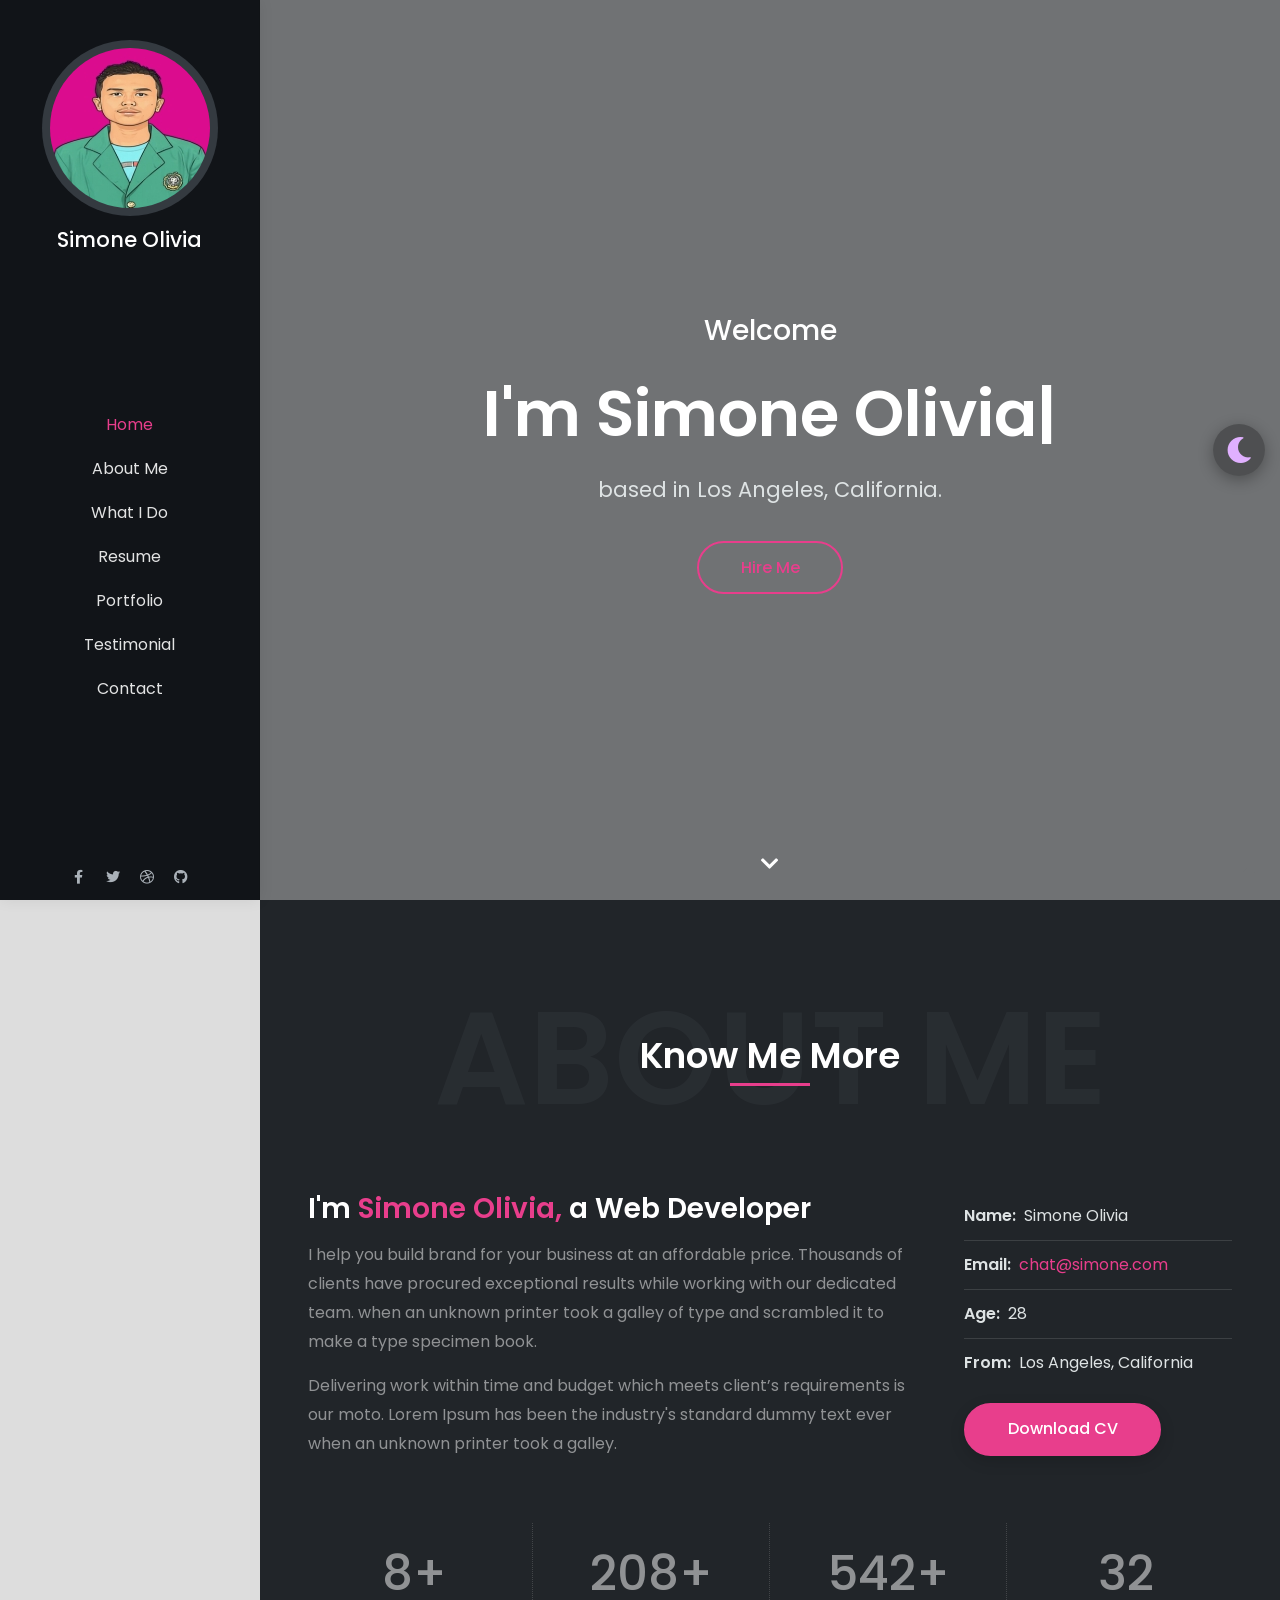
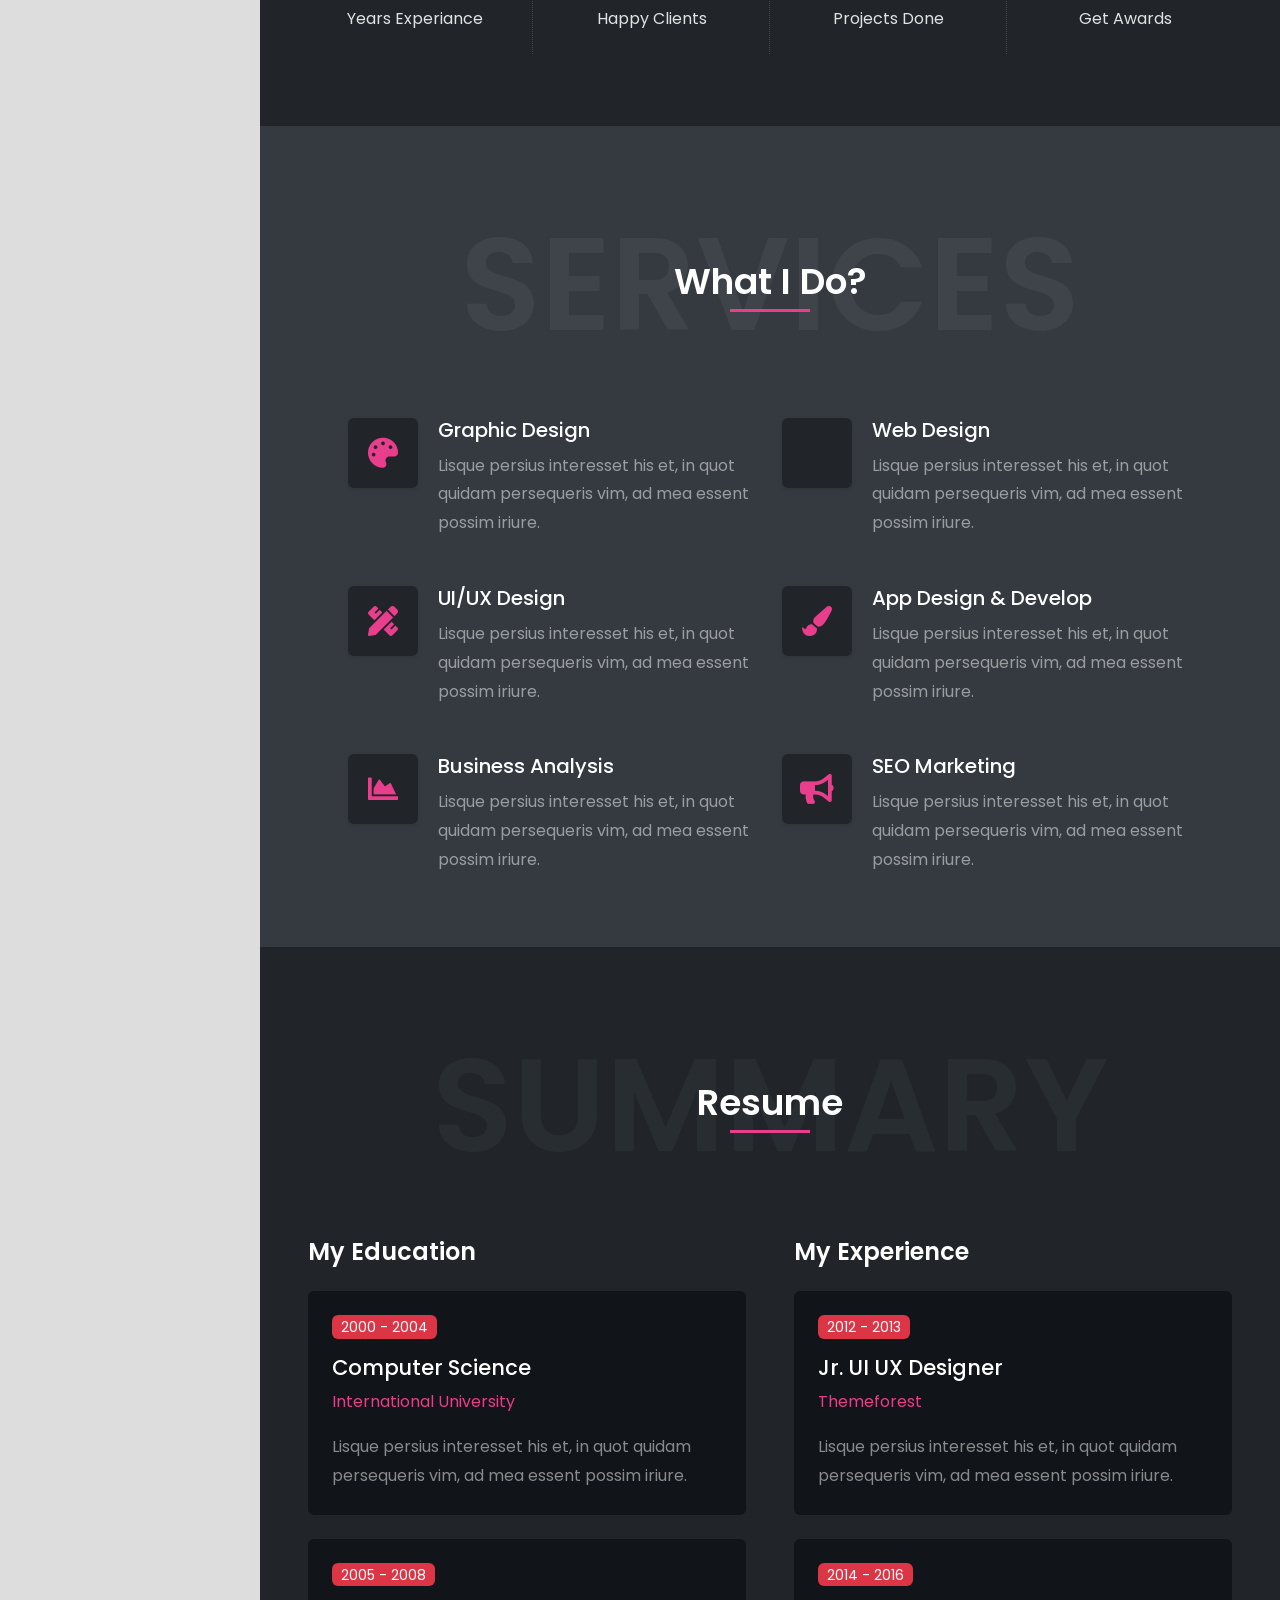
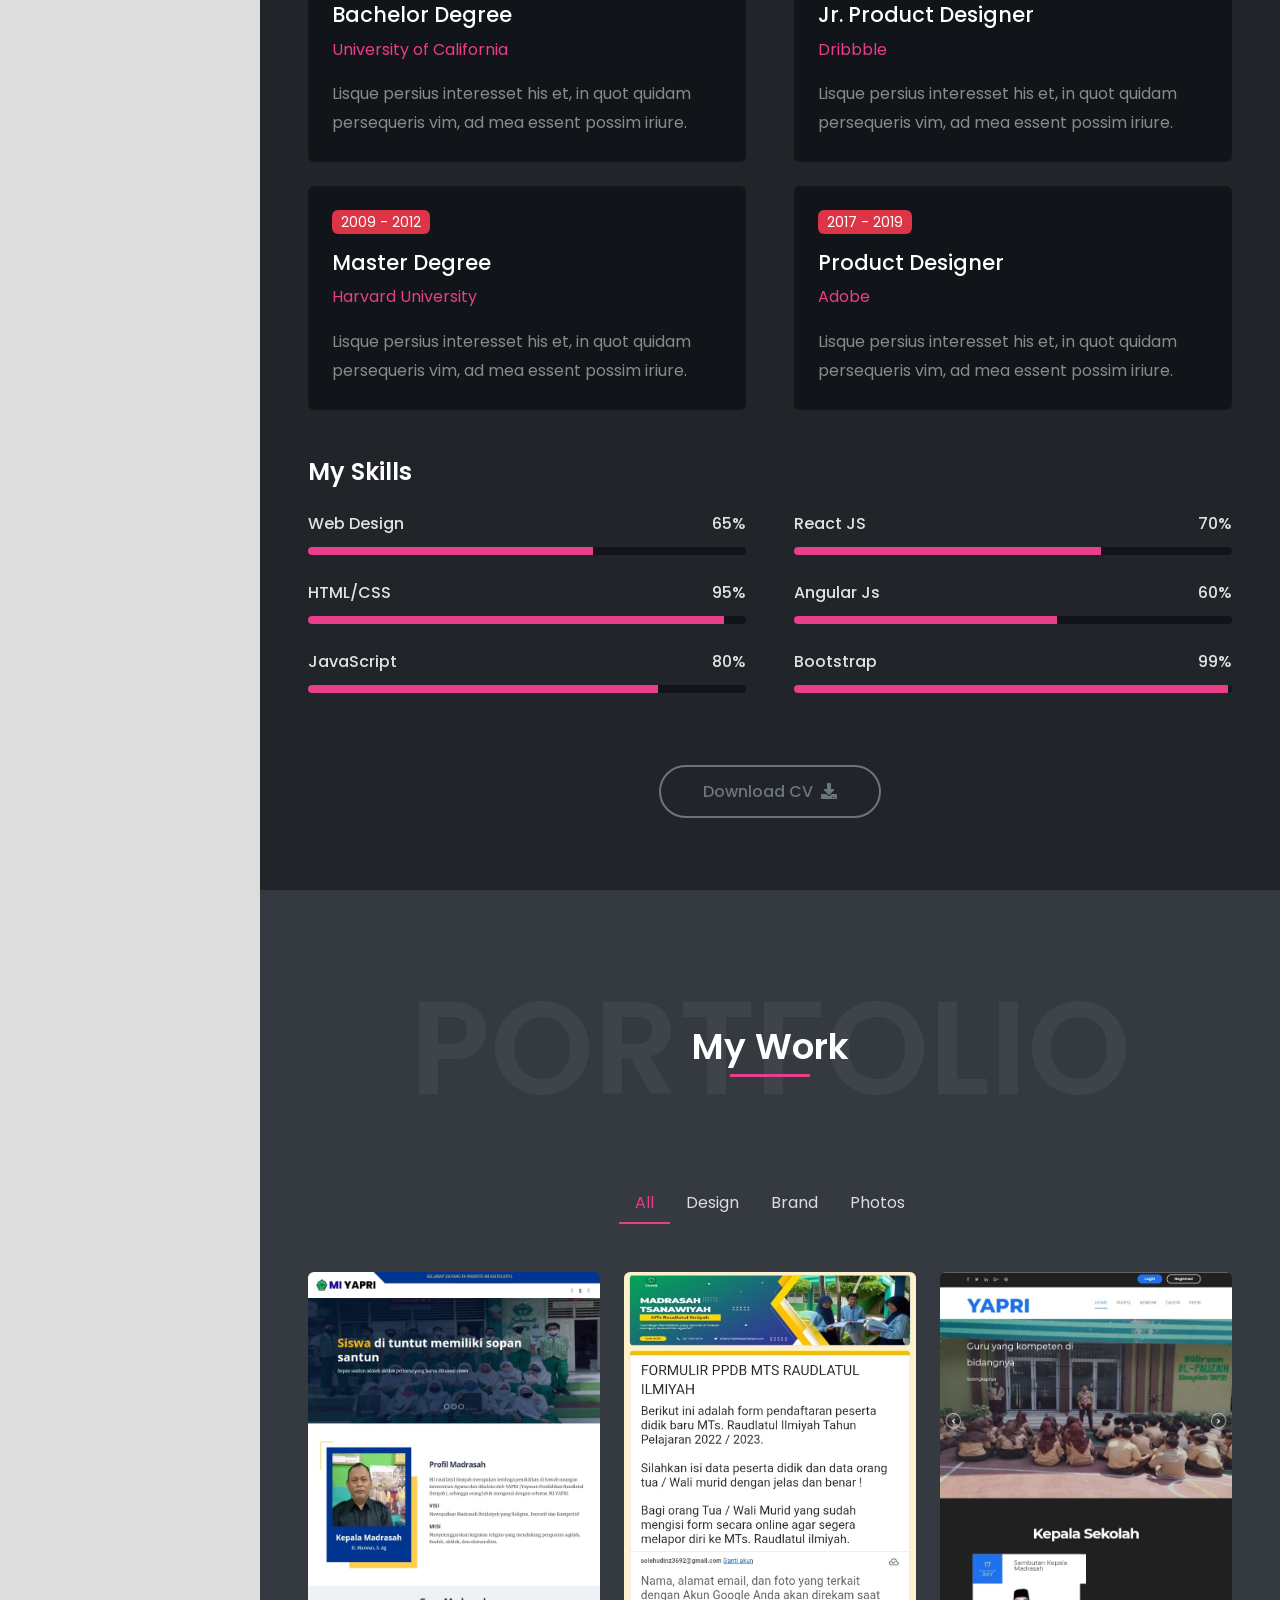
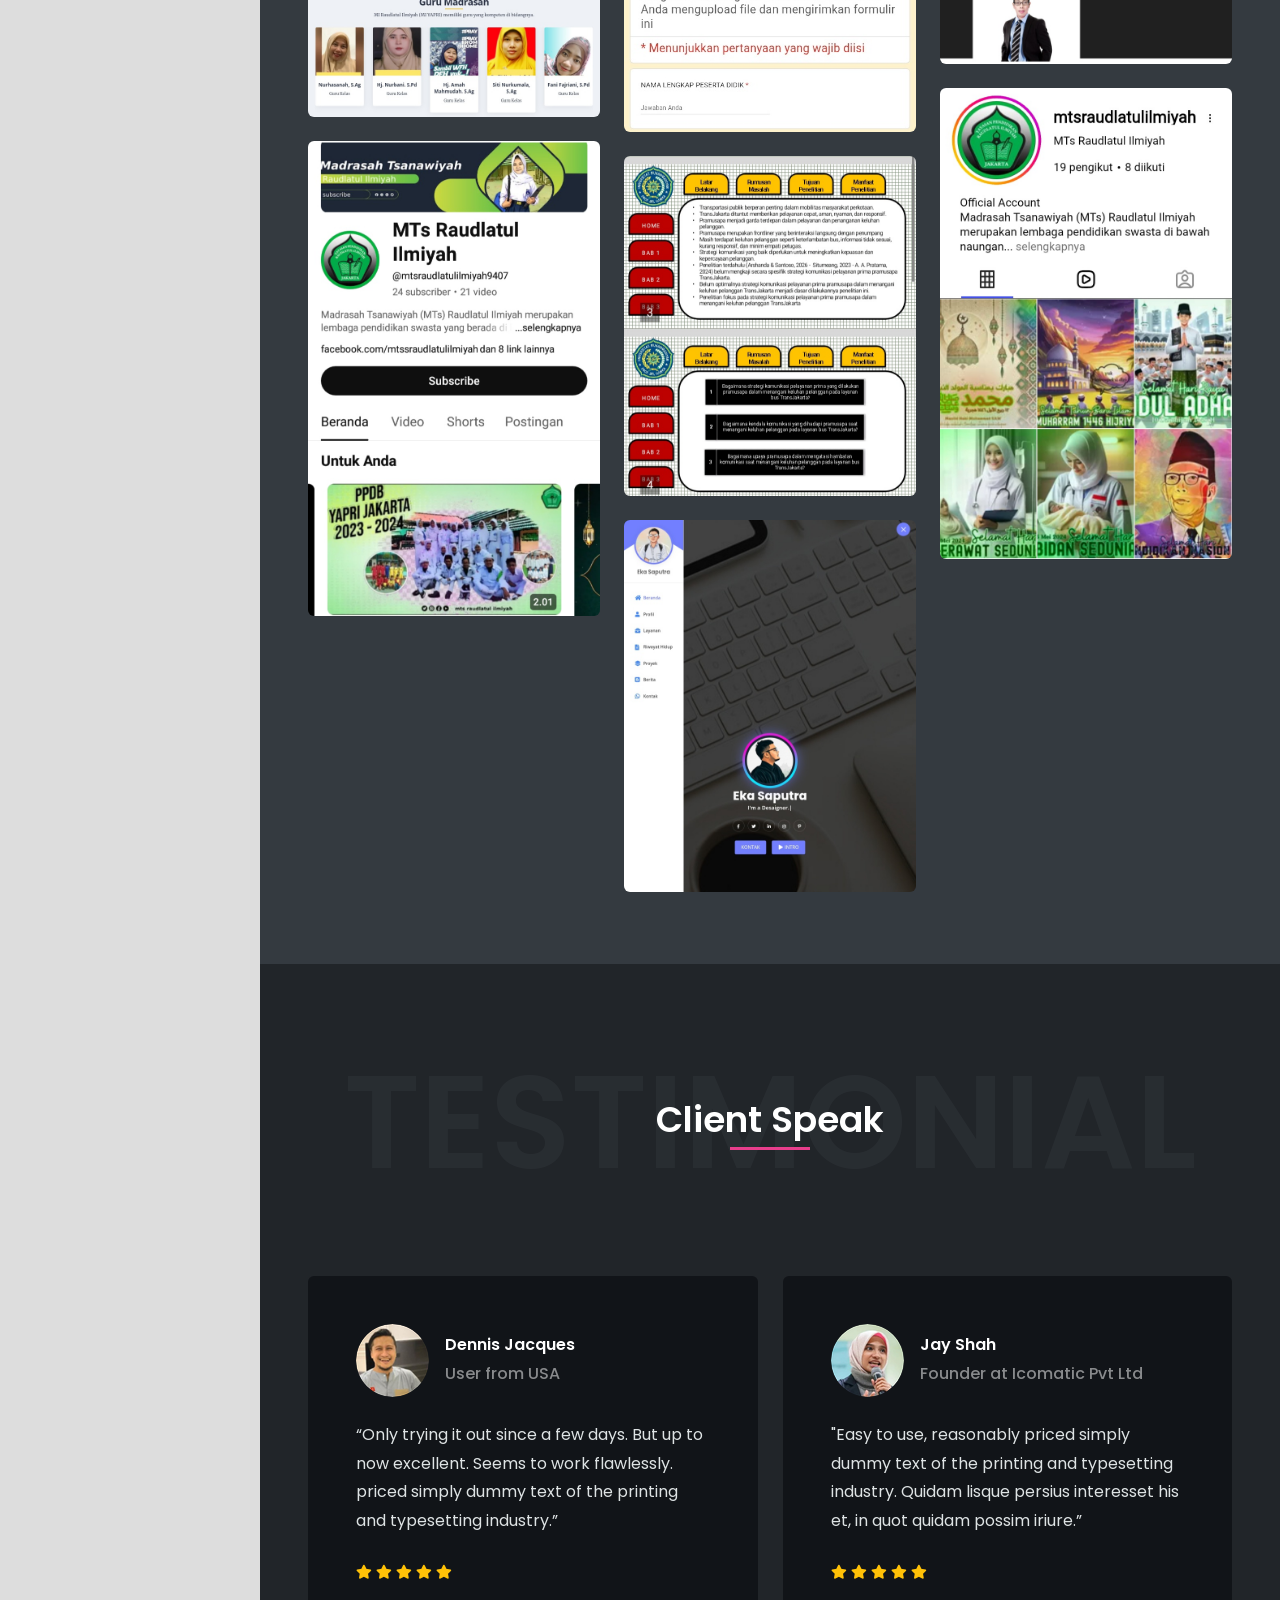
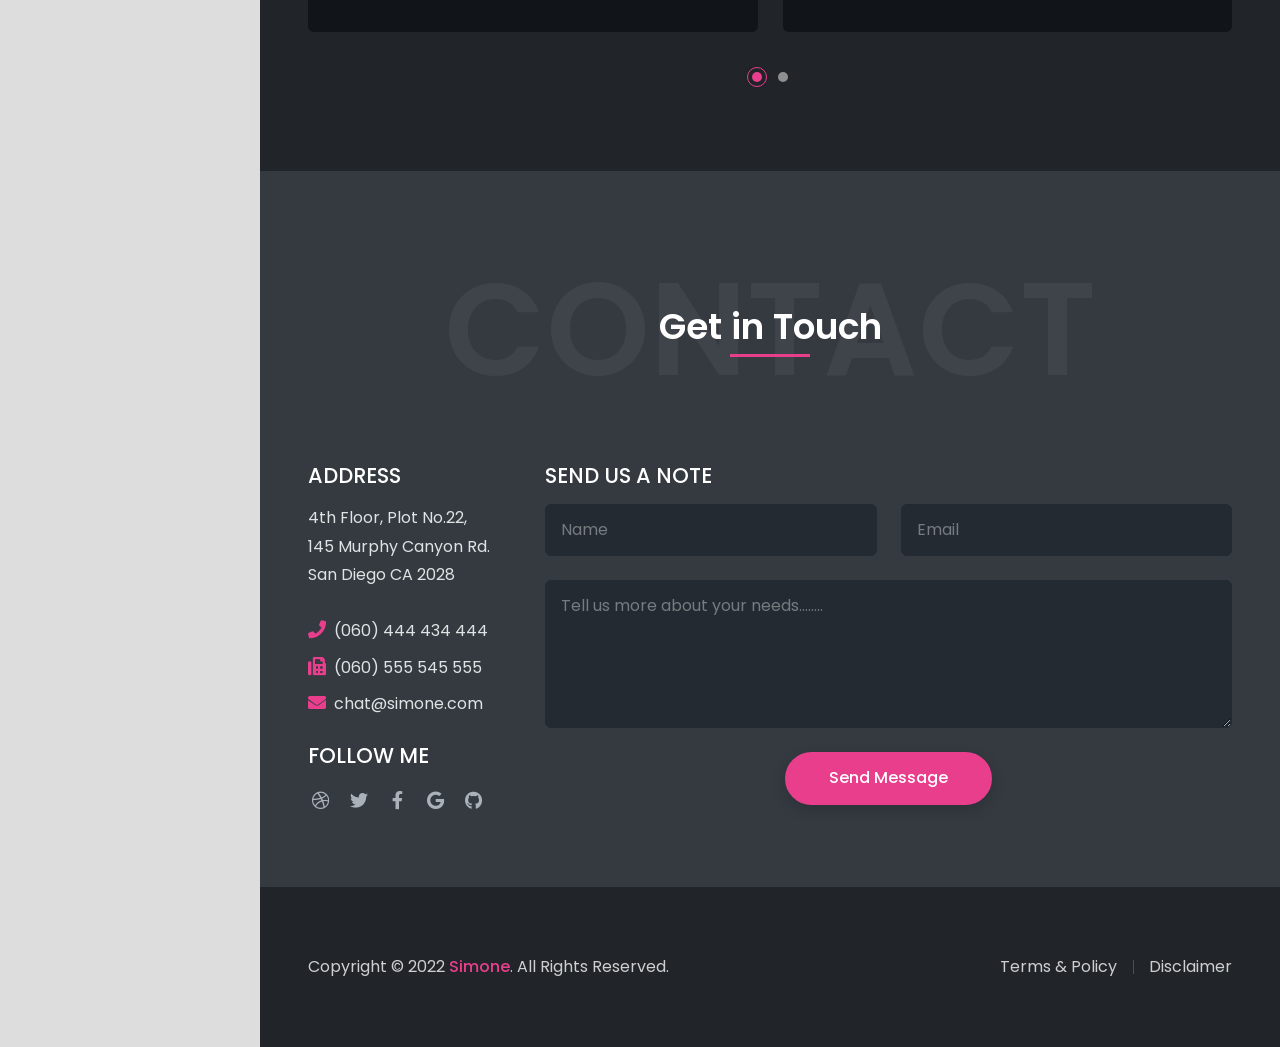
==== commit c5de4a14: "Update index-dark.html" ====
--- a/index-dark.html
+++ b/index-dark.html
@@ -93,7 +93,7 @@
     <section id="home">
       <div class="hero-wrap">
         <div class="hero-mask opacity-6 bg-dark"></div>
-        <div class="player" data-property="{videoURL:'https://youtu.be/PMNnEEEacCg',containment:'#home', showControls:false, autoPlay:true, loop:true, mute:true, startAt:0, opacity:1}"></div>
+        <div class="player" data-property="{videoURL:'https://youtu.be/87Wb47fmNWA',containment:'#home', showControls:false, autoPlay:true, loop:true, mute:true, startAt:0, opacity:1}"></div>
 		<div class="hero-content section d-flex min-vh-100">
           <div class="container my-auto">
             <div class="row">
--- a/css/stylesheet.css
+++ b/css/stylesheet.css
@@ -3875,42 +3875,3 @@
   left: -40px;
   border-radius: 4px 0px 0px 4px;
 }
-
-/* ====================== DARK MODE ====================== */
-html.dark {
-  --bg-color: #121212;
-  --text-color: #e0e0e0;
-  --light-bg: #1e1e1e;
-  --card-bg: #252525;
-}
-
-html.dark body {
-  background: #121212;
-  color: #e0e0e0;
-}
-
-html.dark #main-wrapper,
-html.dark .section,
-html.dark .bg-light,
-html.dark .bg-white {
-  background: #121212 !important;
-  color: #e0e0e0;
-}
-
-html.dark .navbar,
-html.dark .primary-menu {
-  background: #1a1a1a !important;
-}
-
-html.dark .featured-box,
-html.dark .portfolio-box,
-html.dark .bg-light {
-  background: #1e1e1e !important;
-  color: #e0e0e0;
-}
-
-/* Tambahkan warna lain sesuai kebutuhan */
-html.dark h1, html.dark h2, html.dark h3,
-html.dark .text-dark, html.dark .text-muted {
-  color: #ffffff !important;
-}
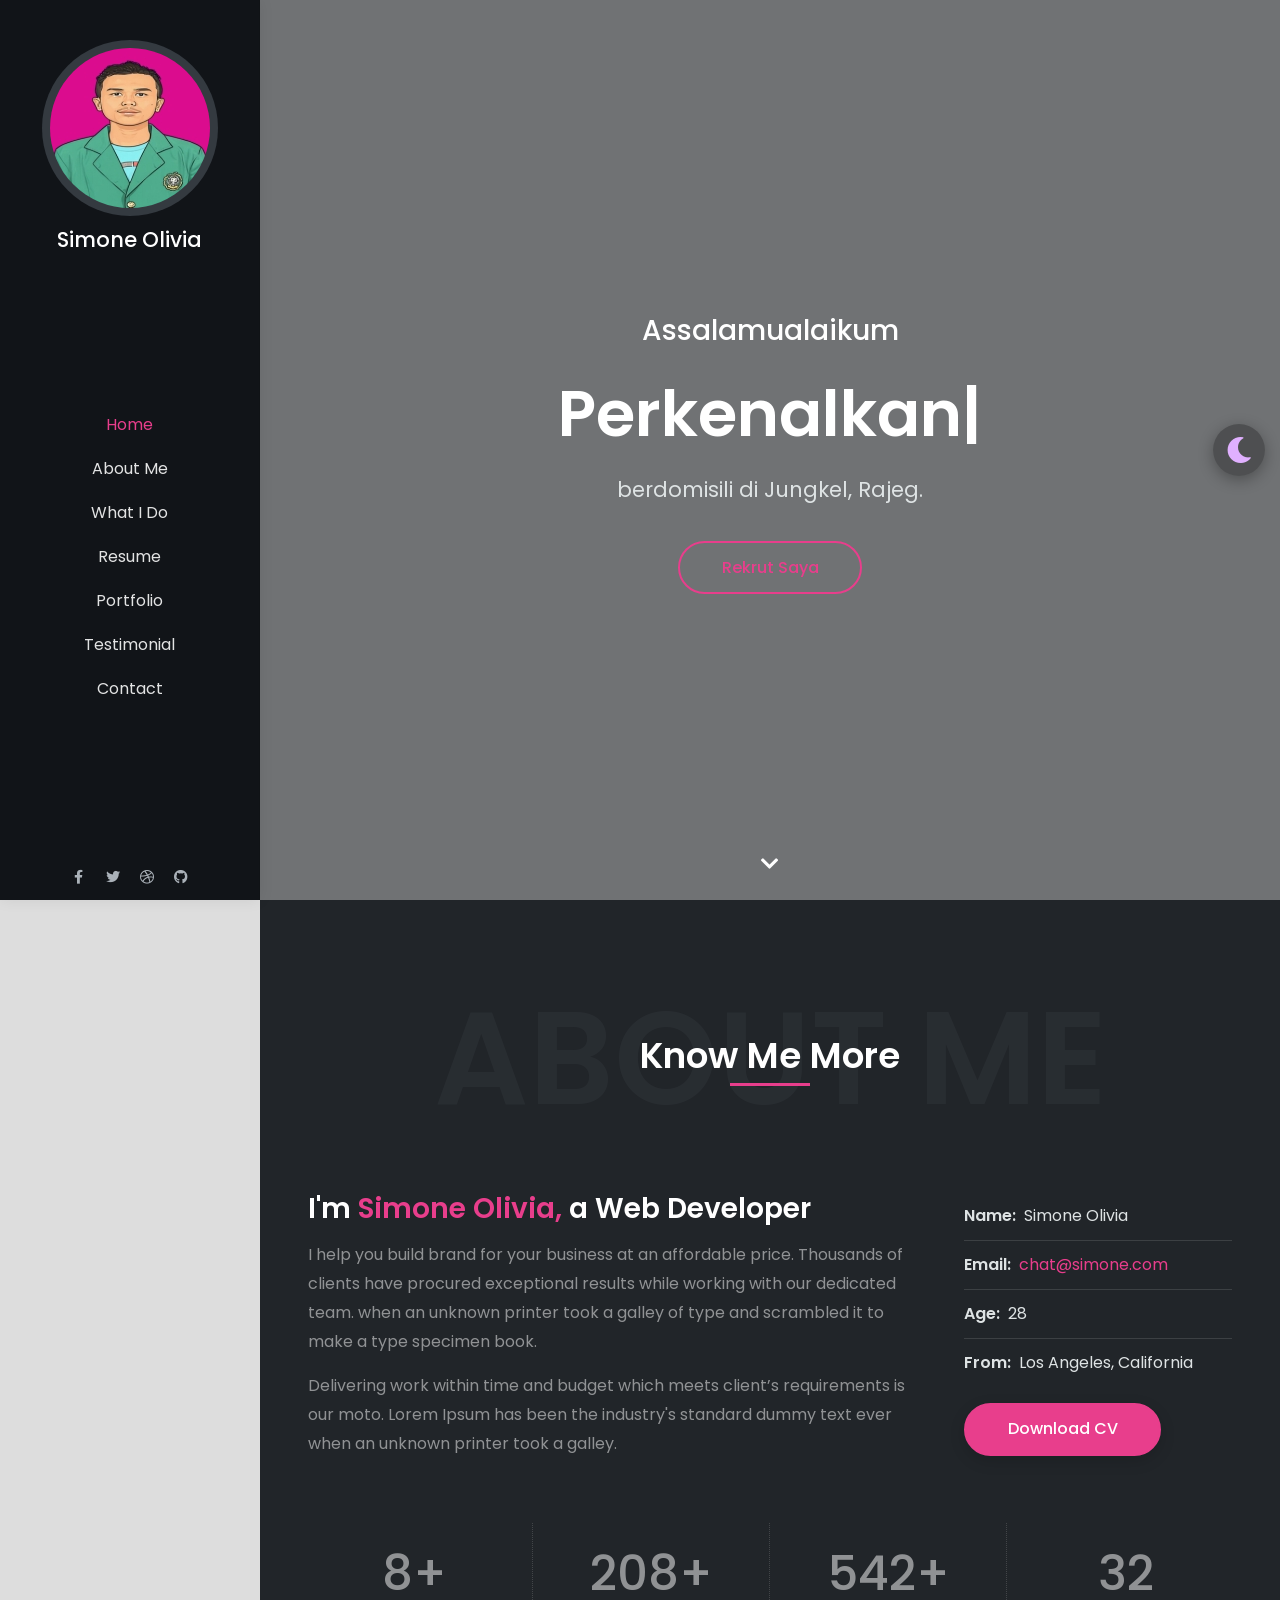
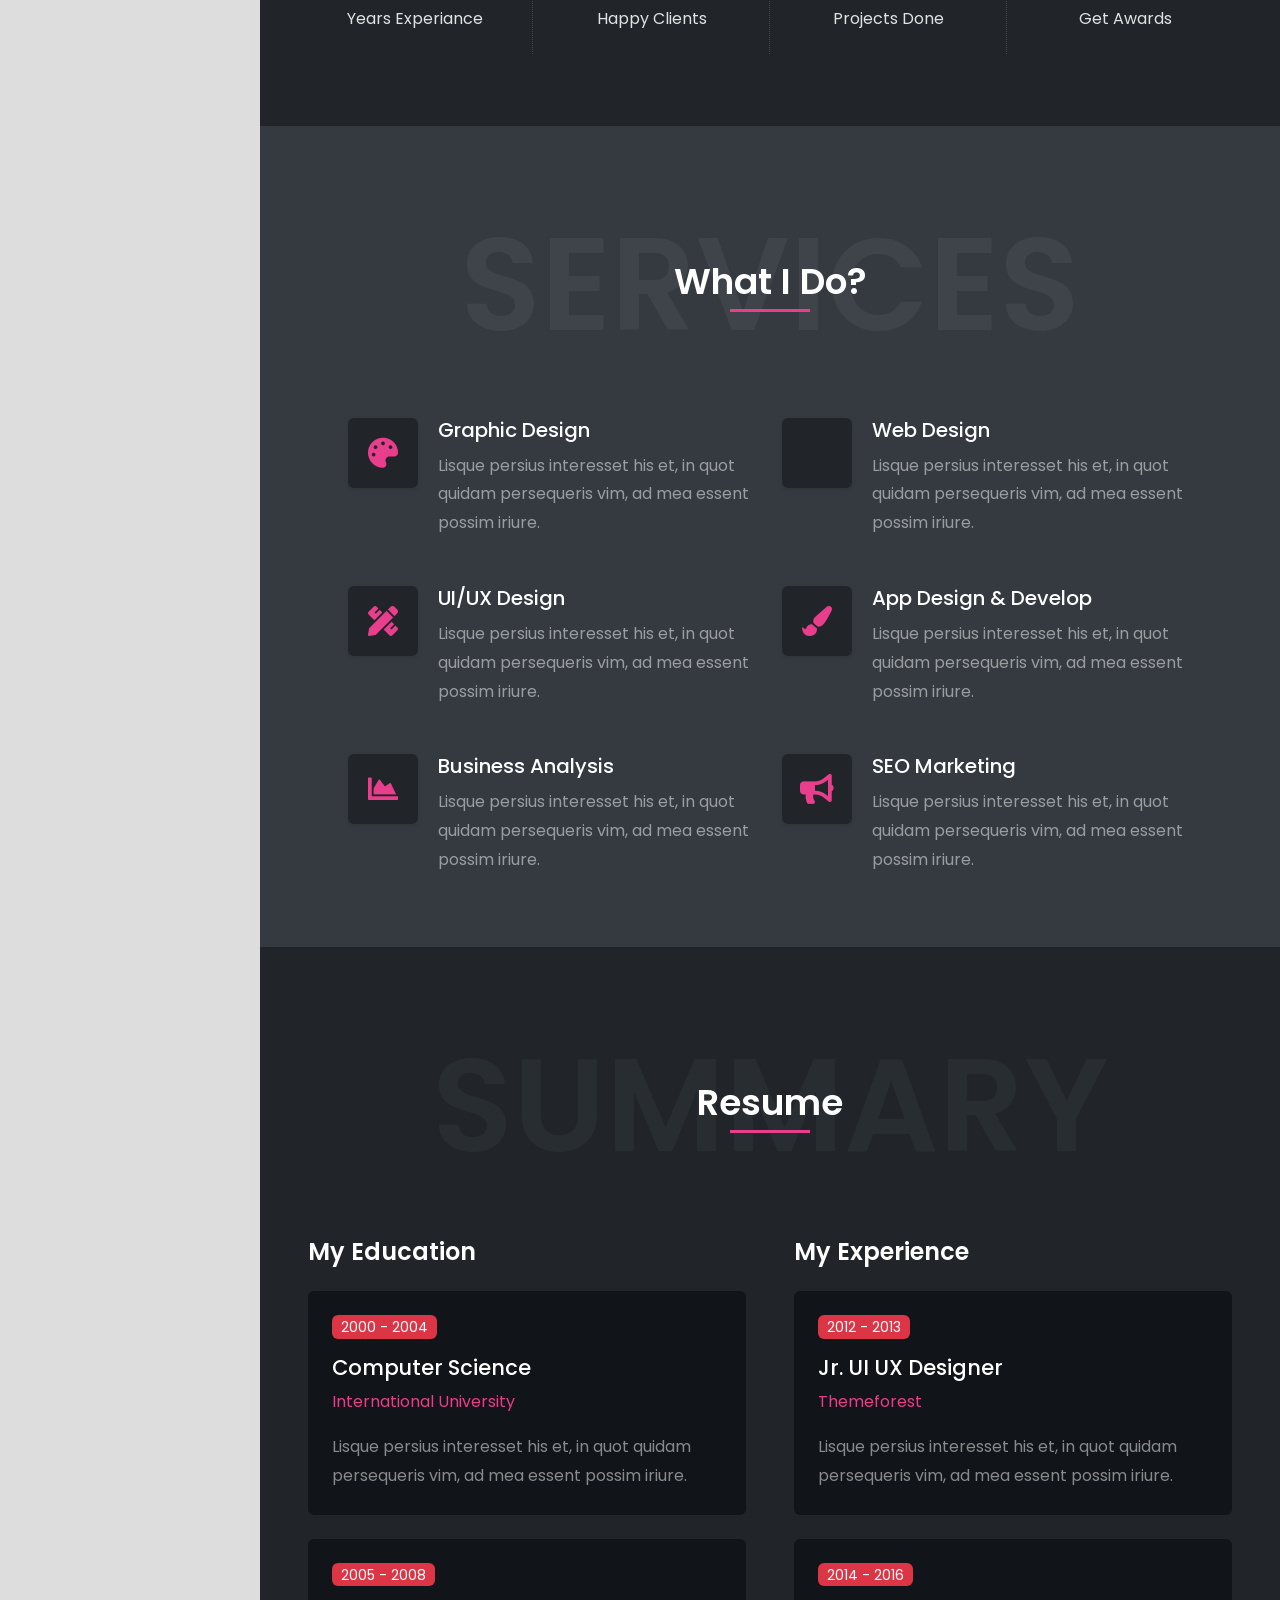
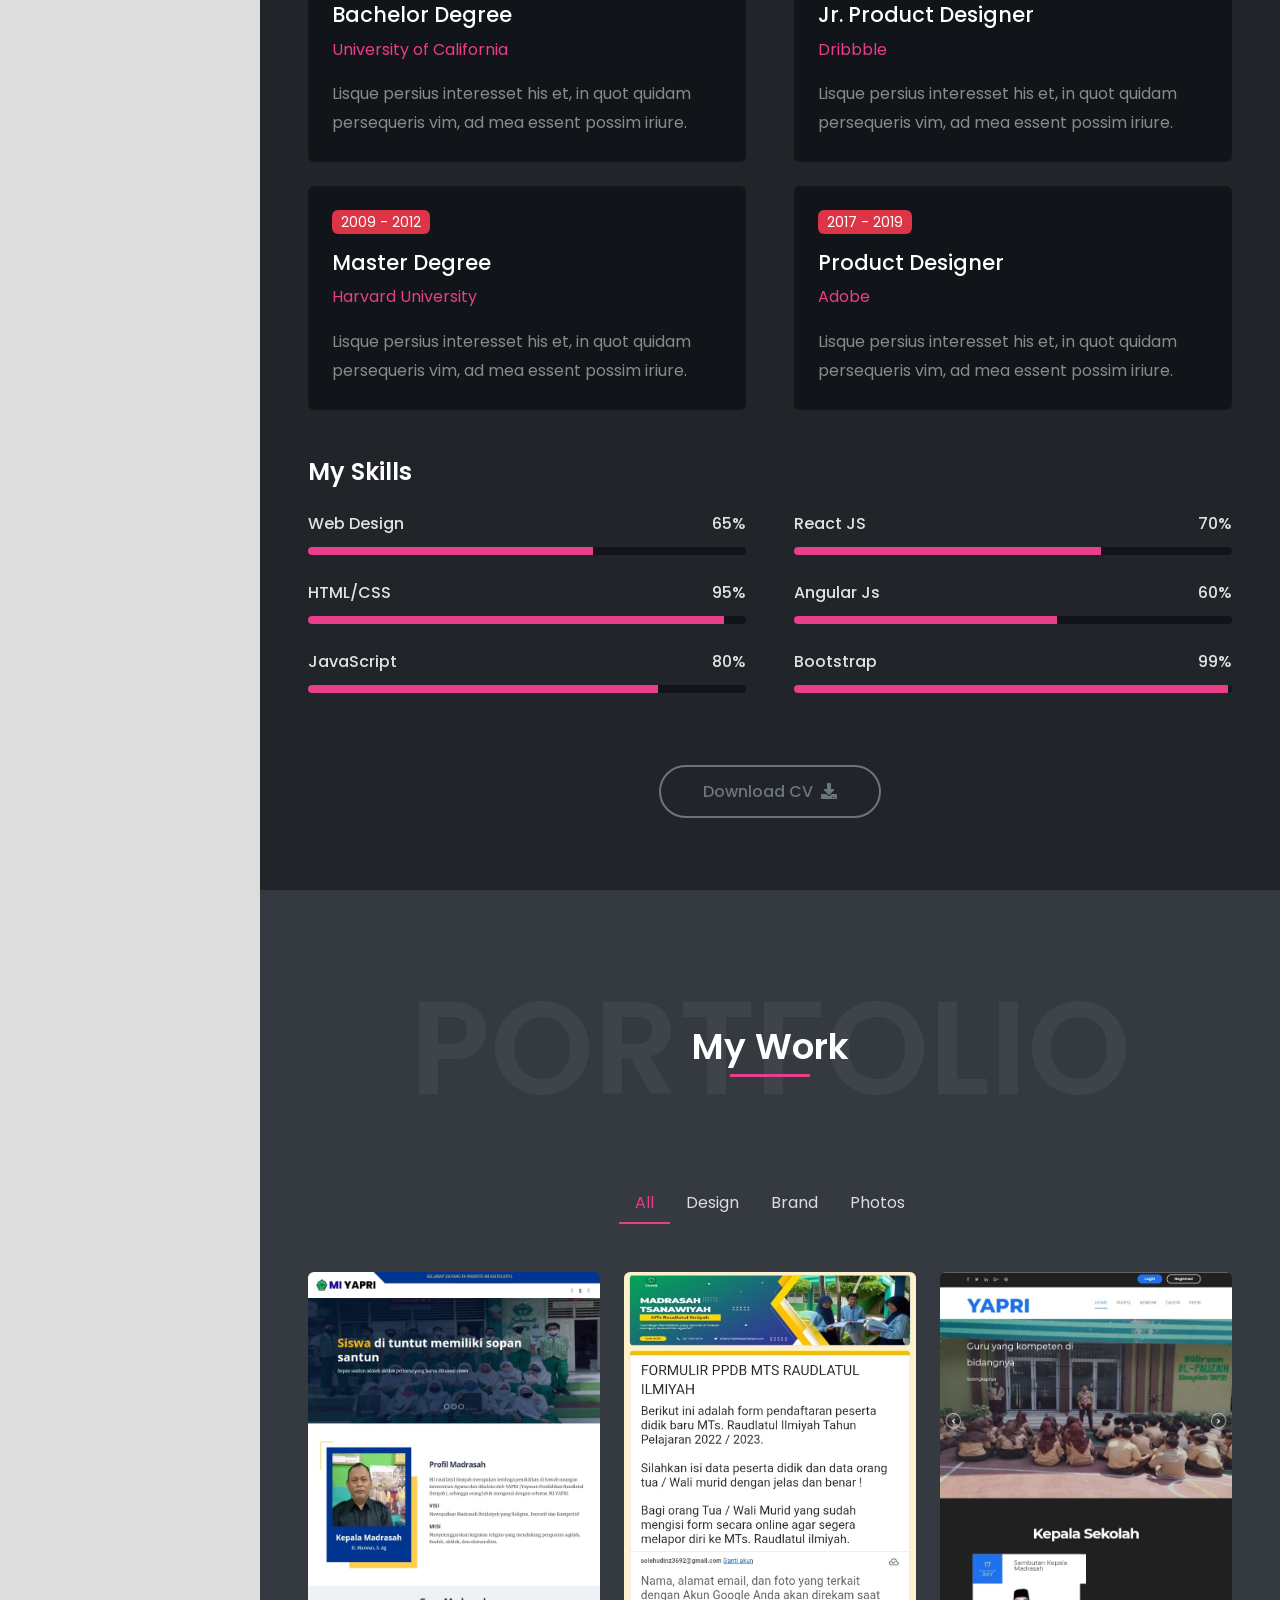
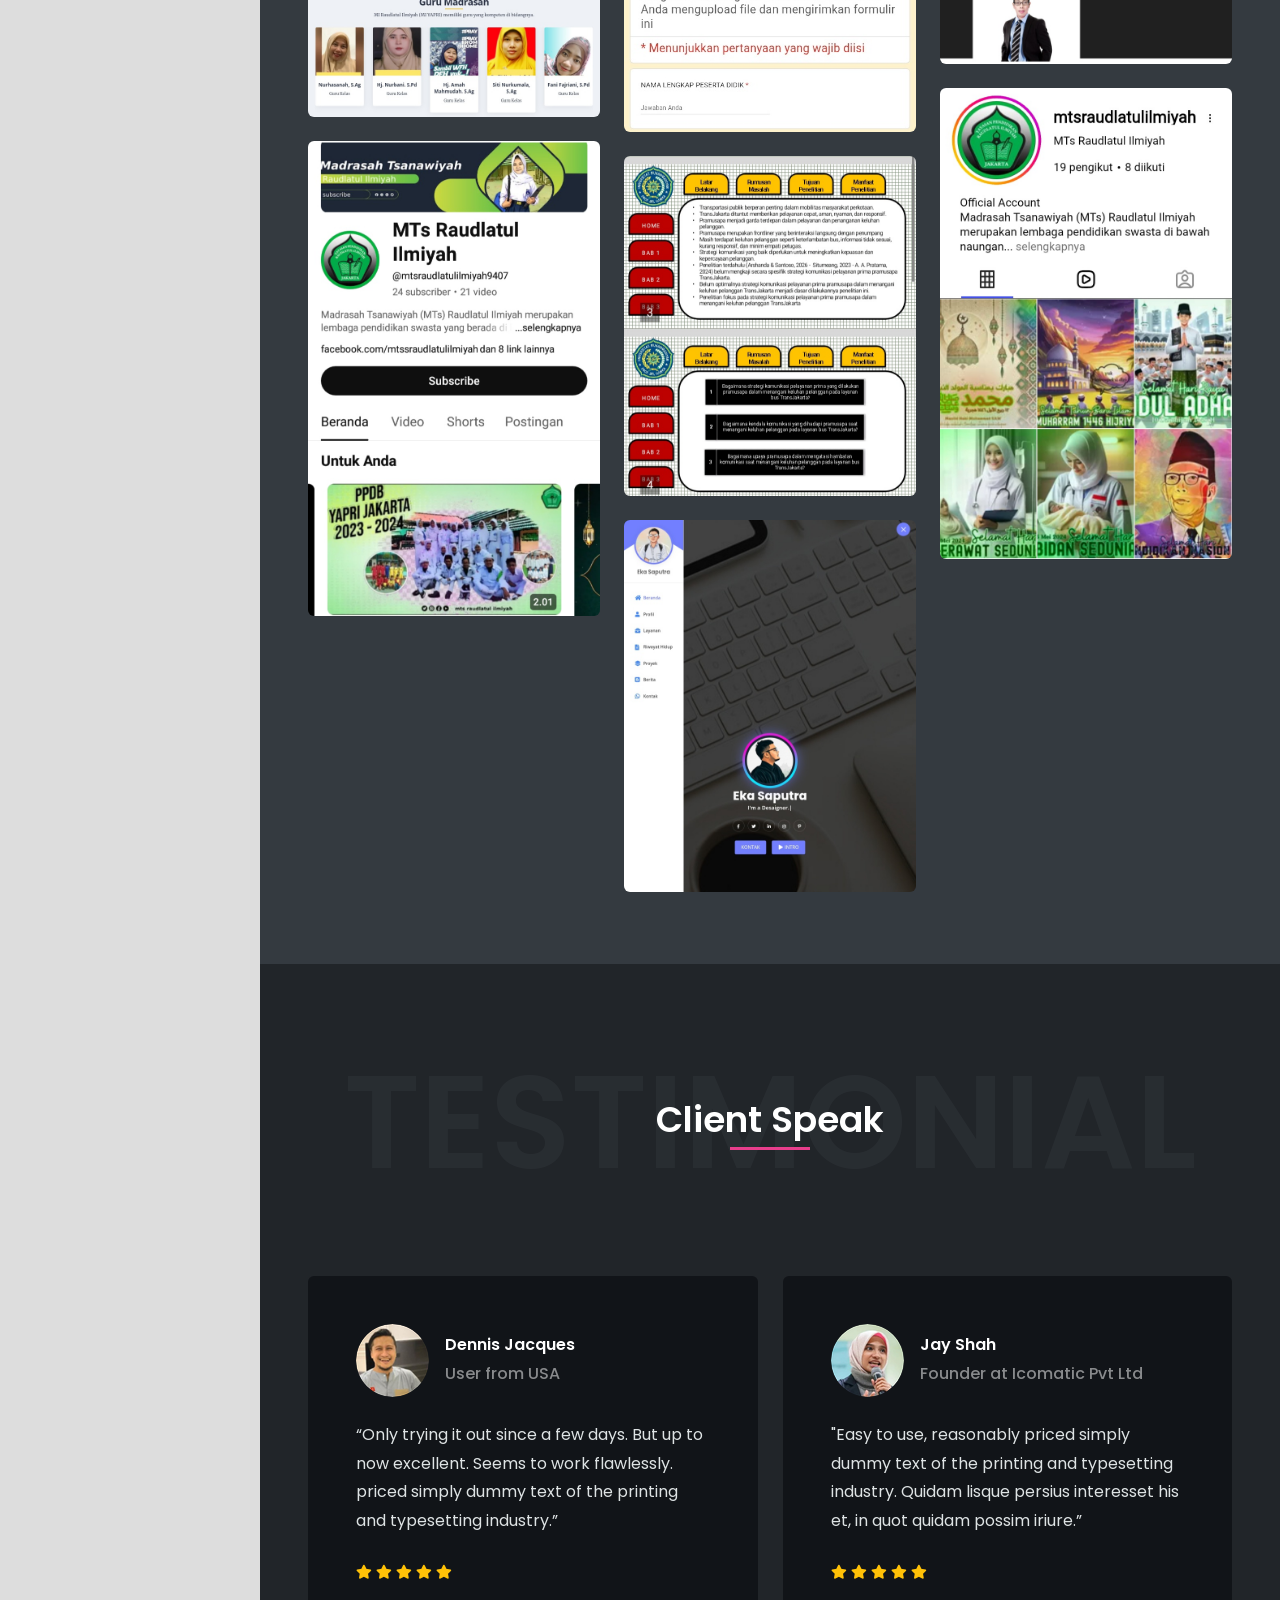
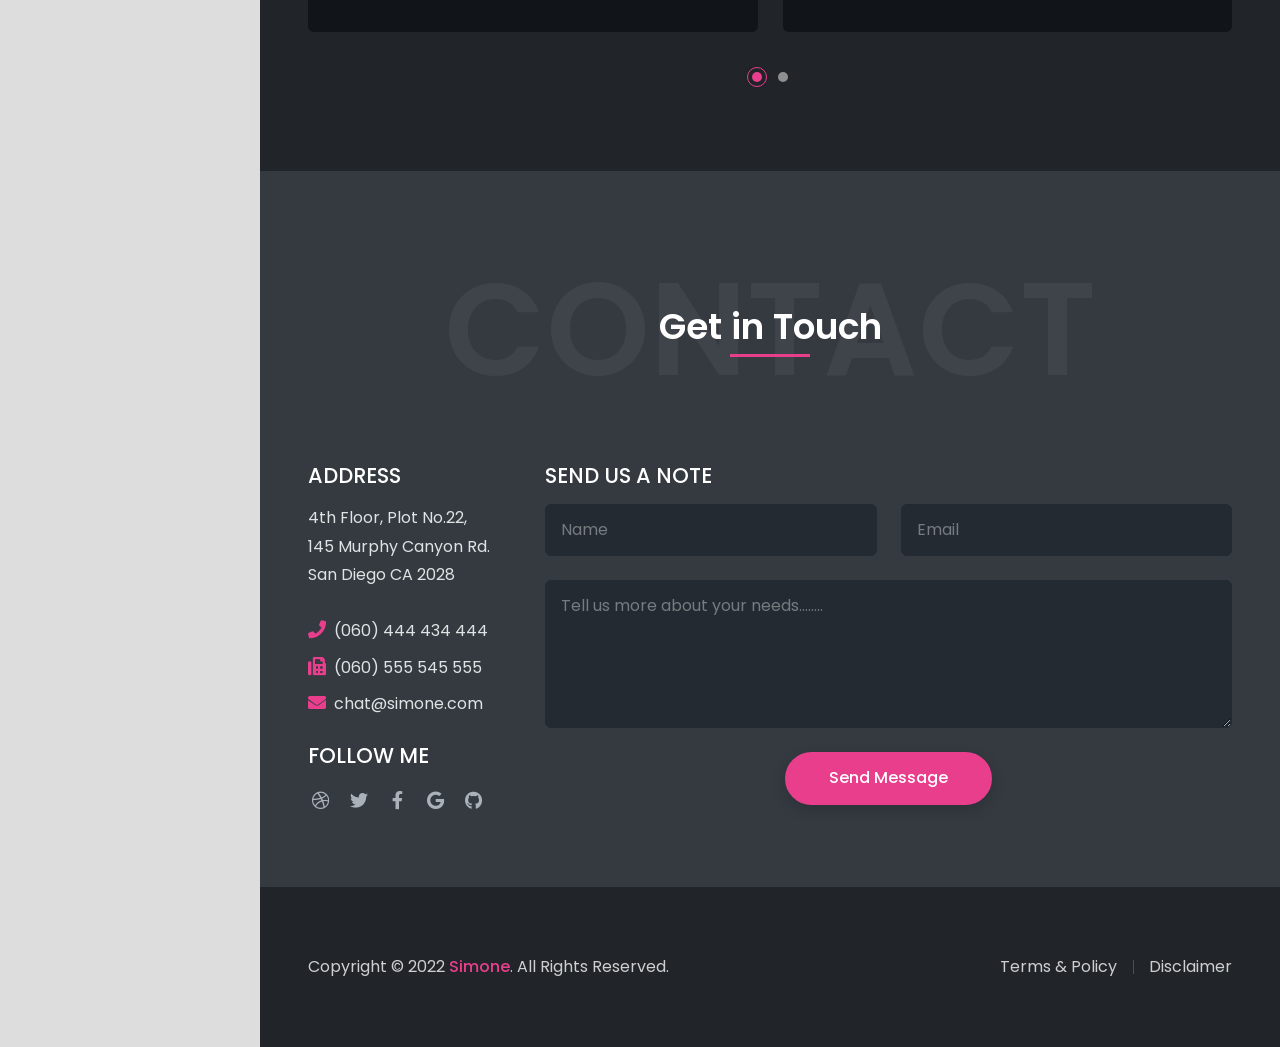
==== commit 8950d43d: "Update index-dark.html" ====
--- a/index-dark.html
+++ b/index-dark.html
@@ -99,15 +99,16 @@
             <div class="row">
               <div class="col-12 text-center">
                 <div class="typed-strings">
-                  <p>I'm Simone Olivia</p>
-                  <p>I'm a Freelancer.</p>
-                  <p>I'm a Photographer.</p>
-                  <p>I'm a Designer.</p>
-                </div>
-                <p class="text-7 fw-500 text-white mb-2 mb-md-3">Welcome</p>
+                  <p>Perkenalkan</p>
+                  <p>Saya<br>Muhamad Soleh</p>
+                  <p>Saya Seorang Pendidik.</p>
+                  <p>Saya Seorang Petani.</p>
+                  <p>Saya Seorang Desainer.</p>
+                </div>
+                <p class="text-7 fw-500 text-white mb-2 mb-md-3">Assalamualaikum</p>
                 <h2 class="text-16 fw-600 text-white mb-2 mb-md-3"><span class="typed"></span></h2>
-                <p class="text-5 text-light mb-4">based in Los Angeles, California.</p>
-				<a href="#contact" class="btn btn-outline-primary rounded-pill shadow-none smooth-scroll mt-2">Hire Me</a>
+                <p class="text-5 text-light mb-4">berdomisili di Jungkel, Rajeg.</p>
+				<a href="#contact" class="btn btn-outline-primary rounded-pill shadow-none smooth-scroll mt-2">Rekrut Saya</a>
               </div>
             </div>
           </div>
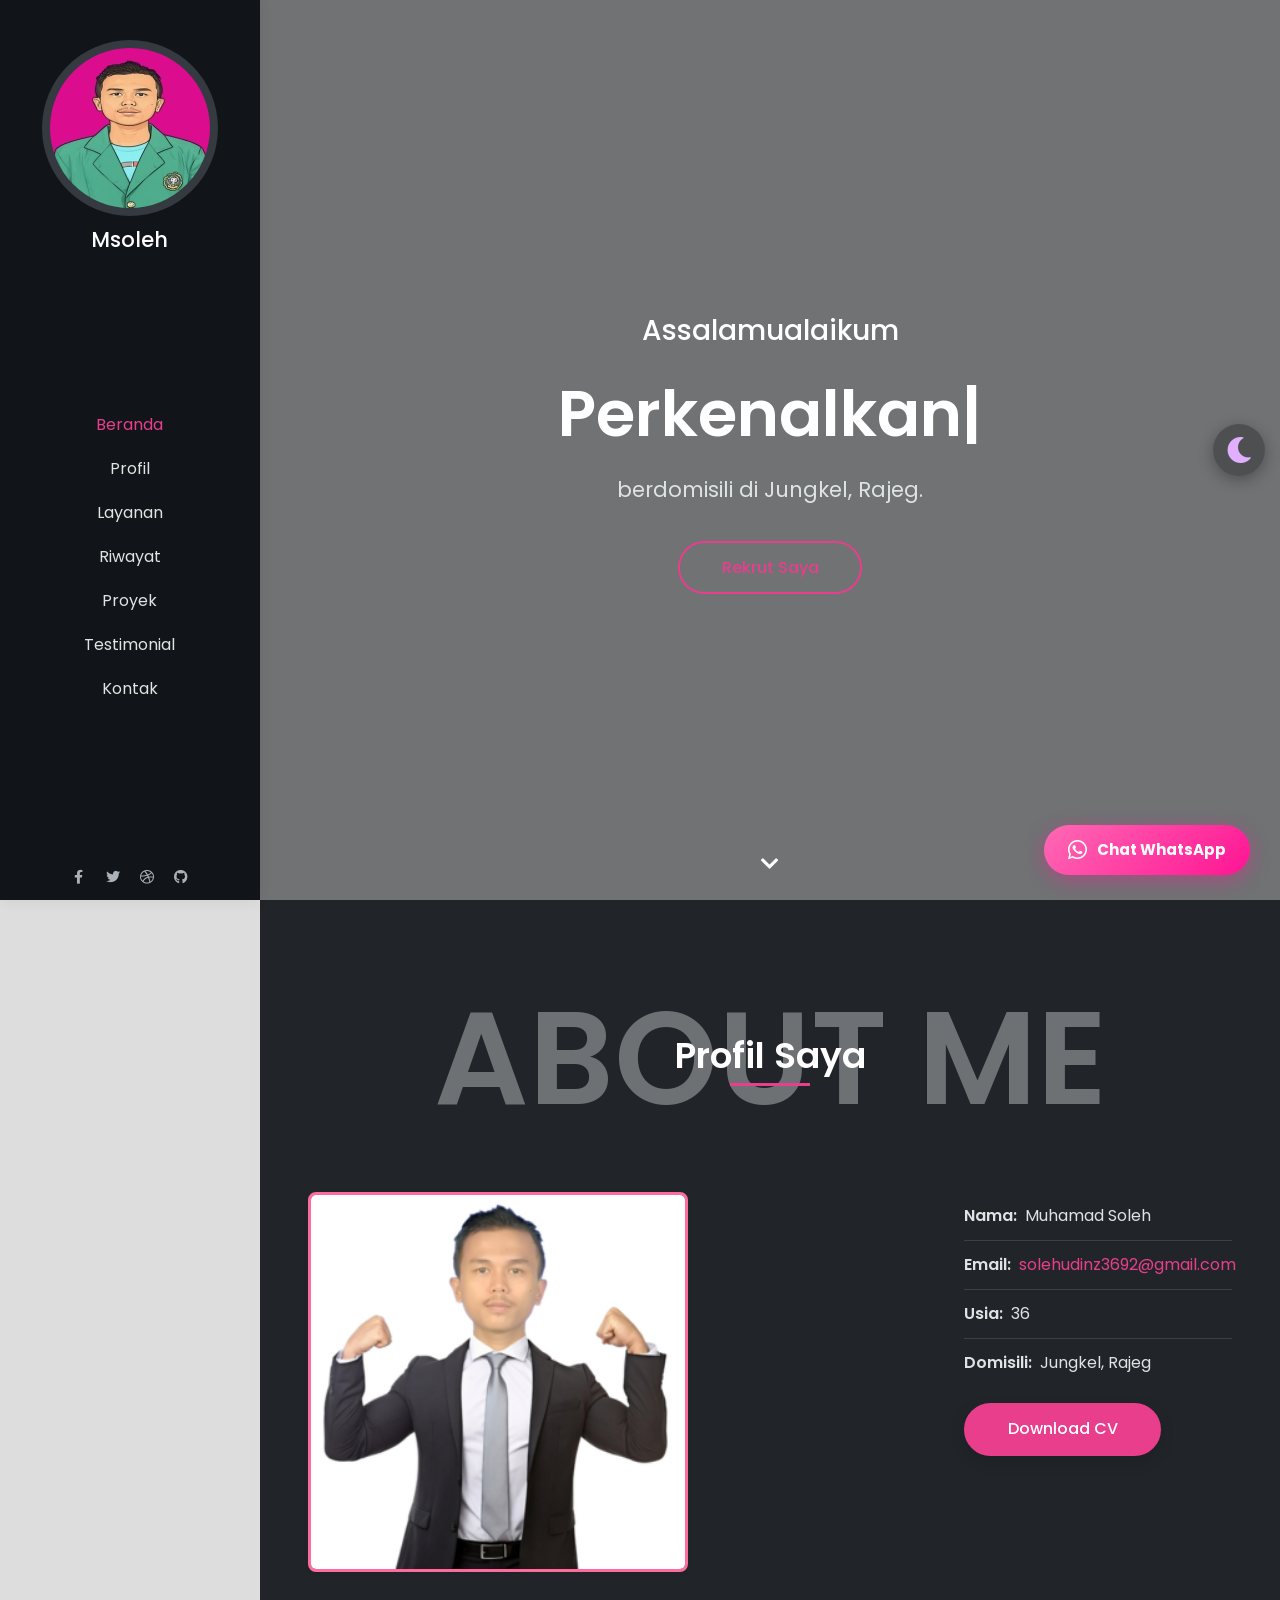
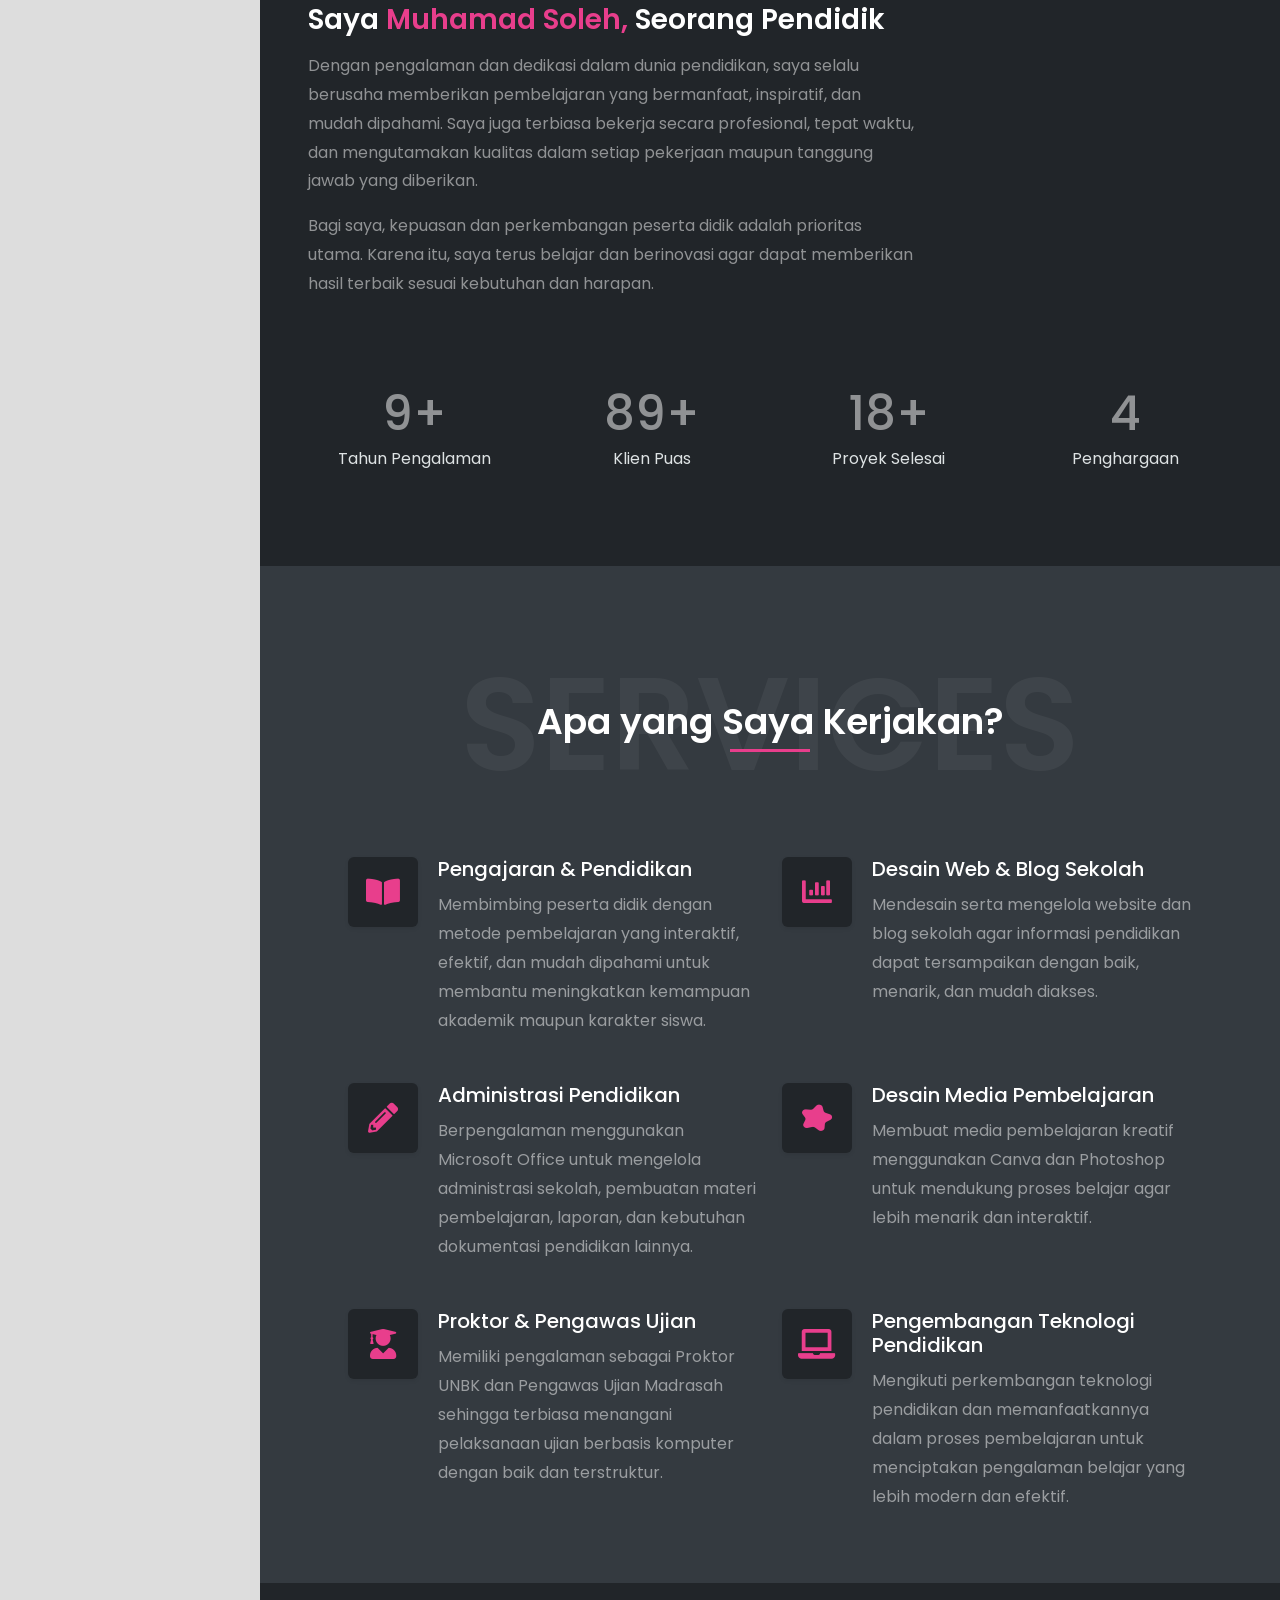
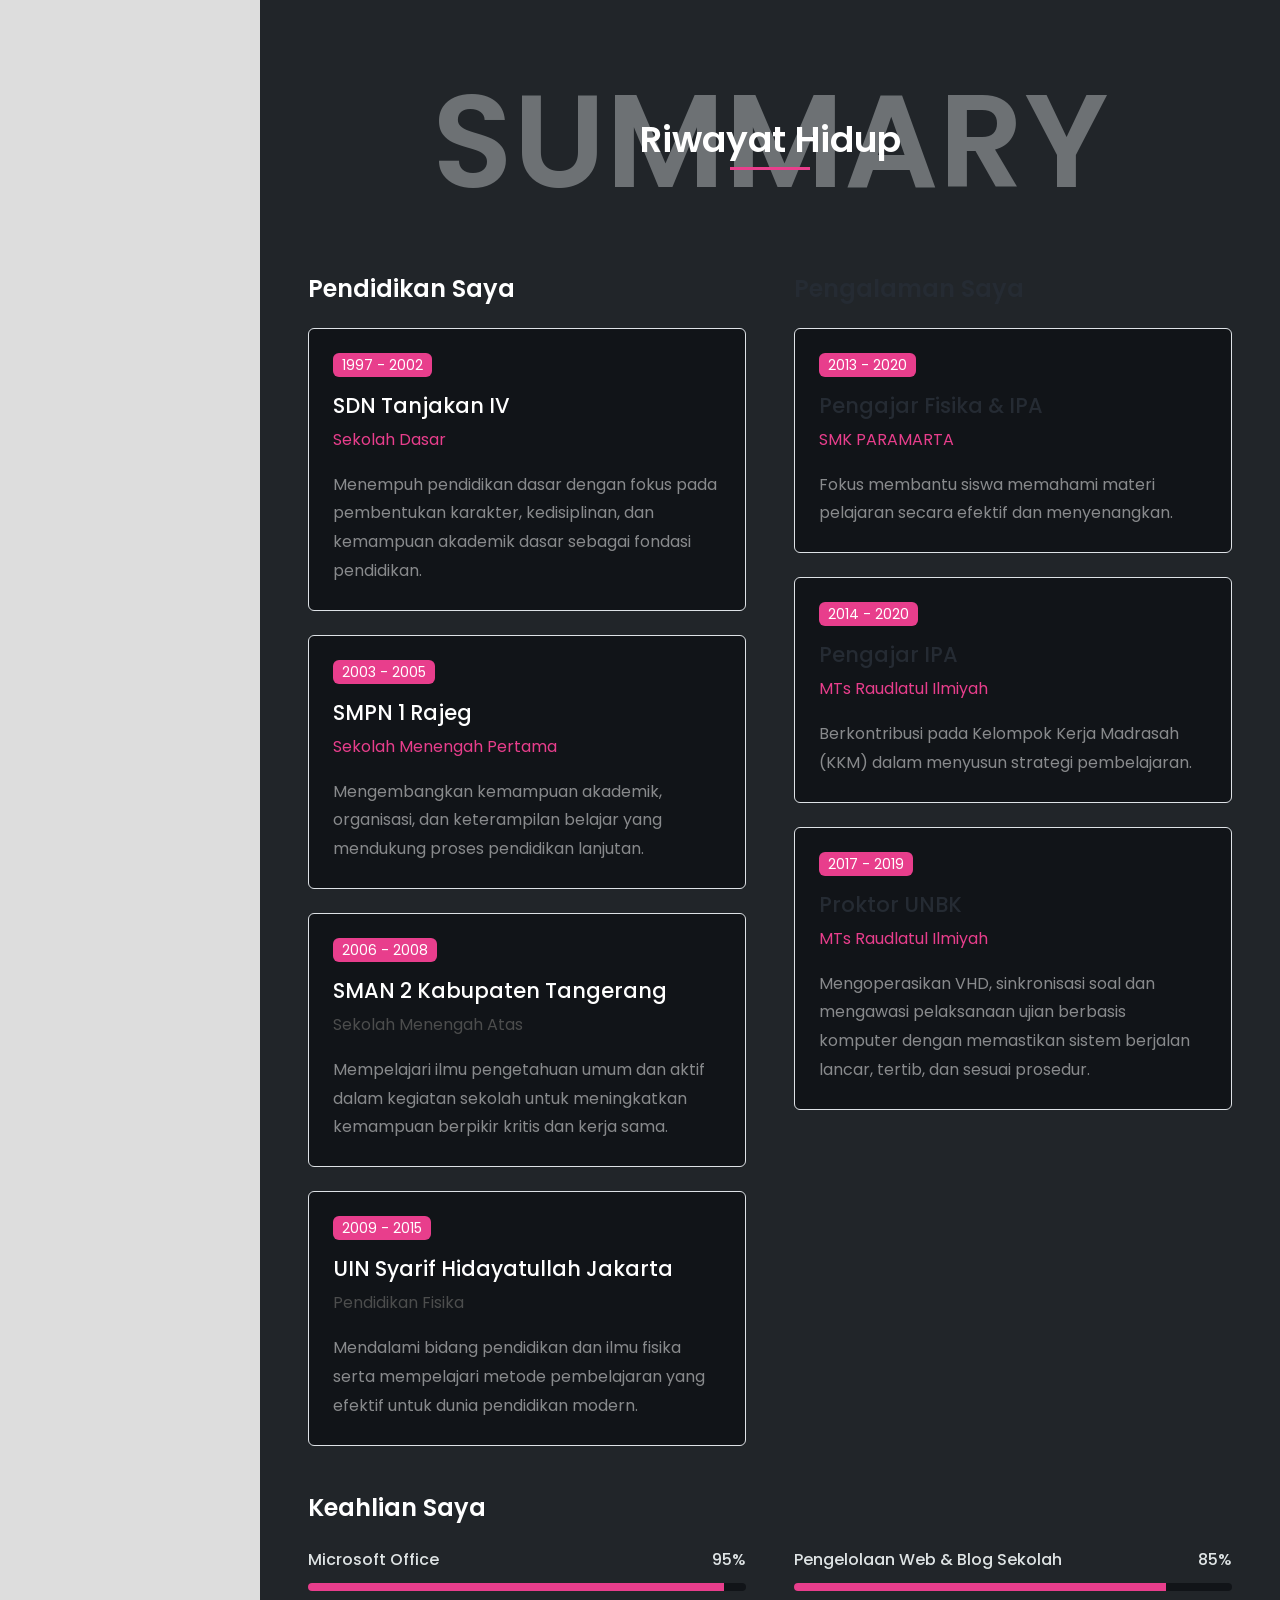
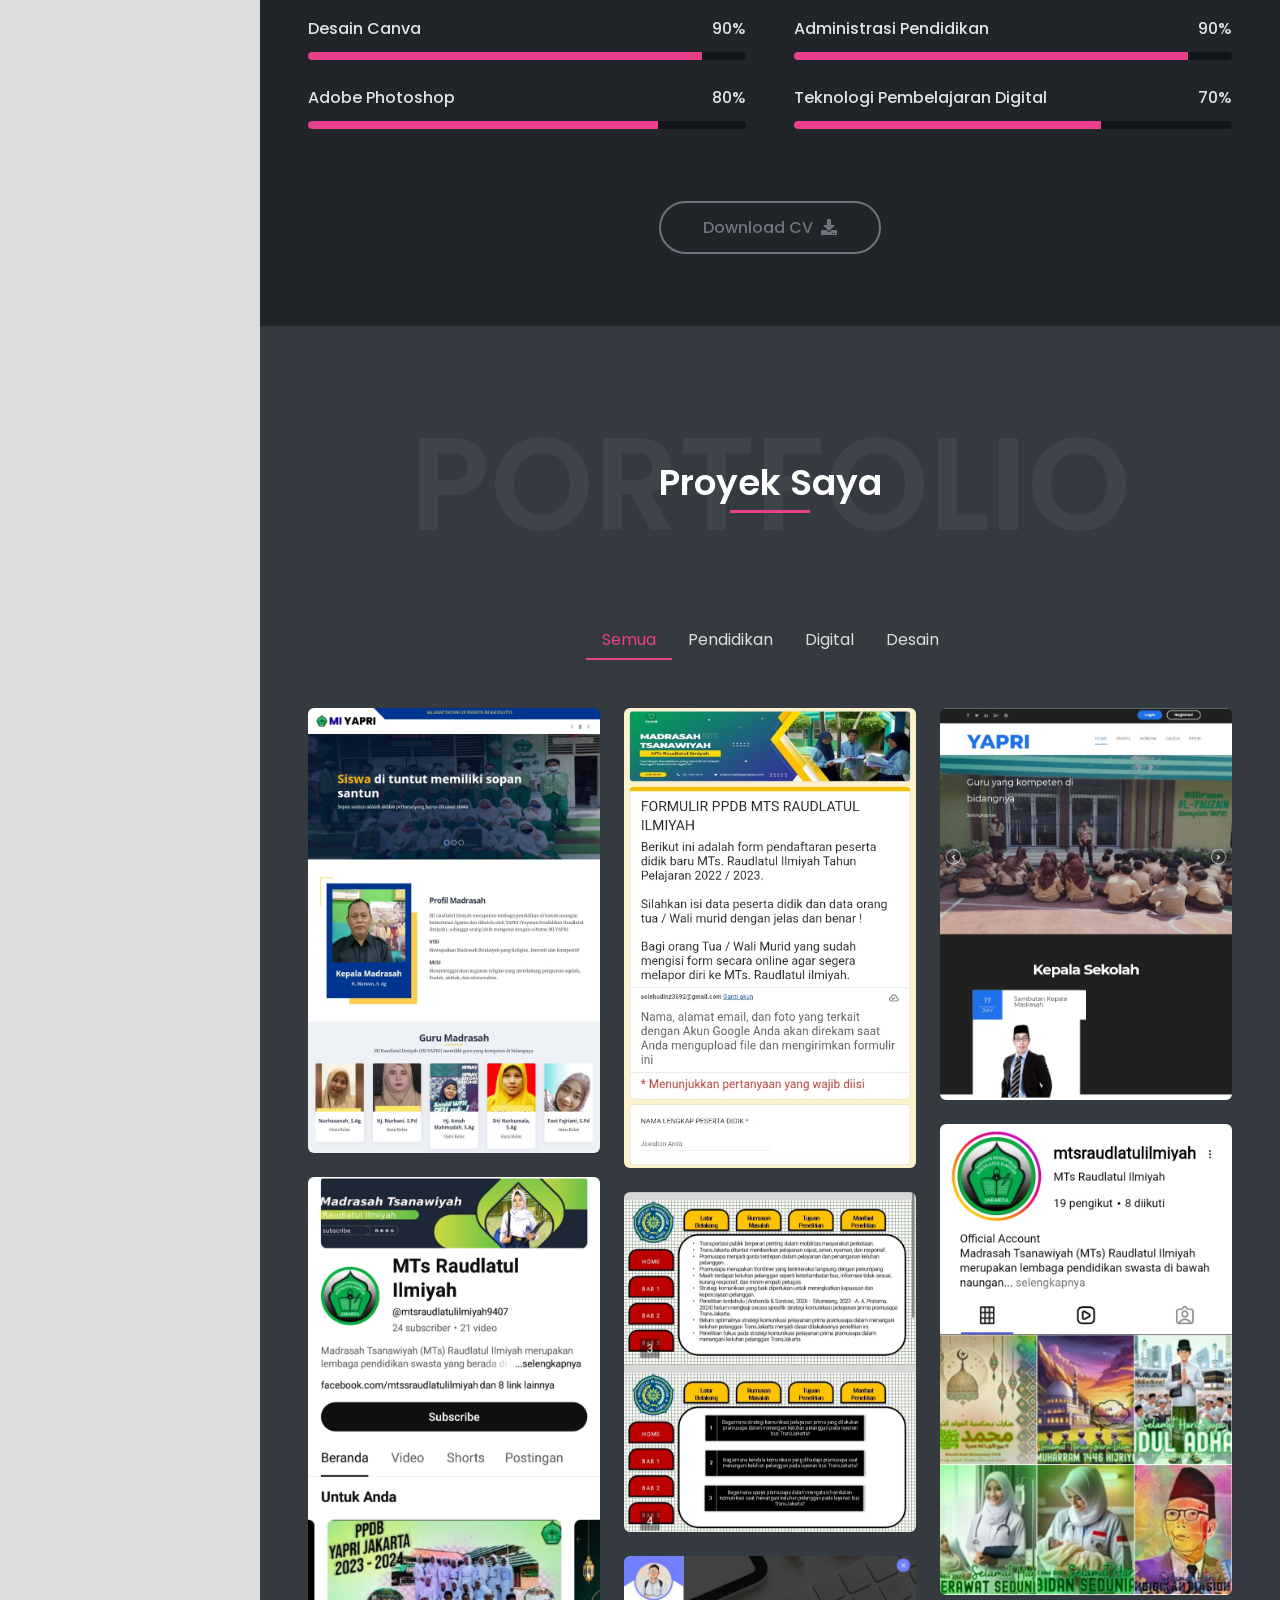
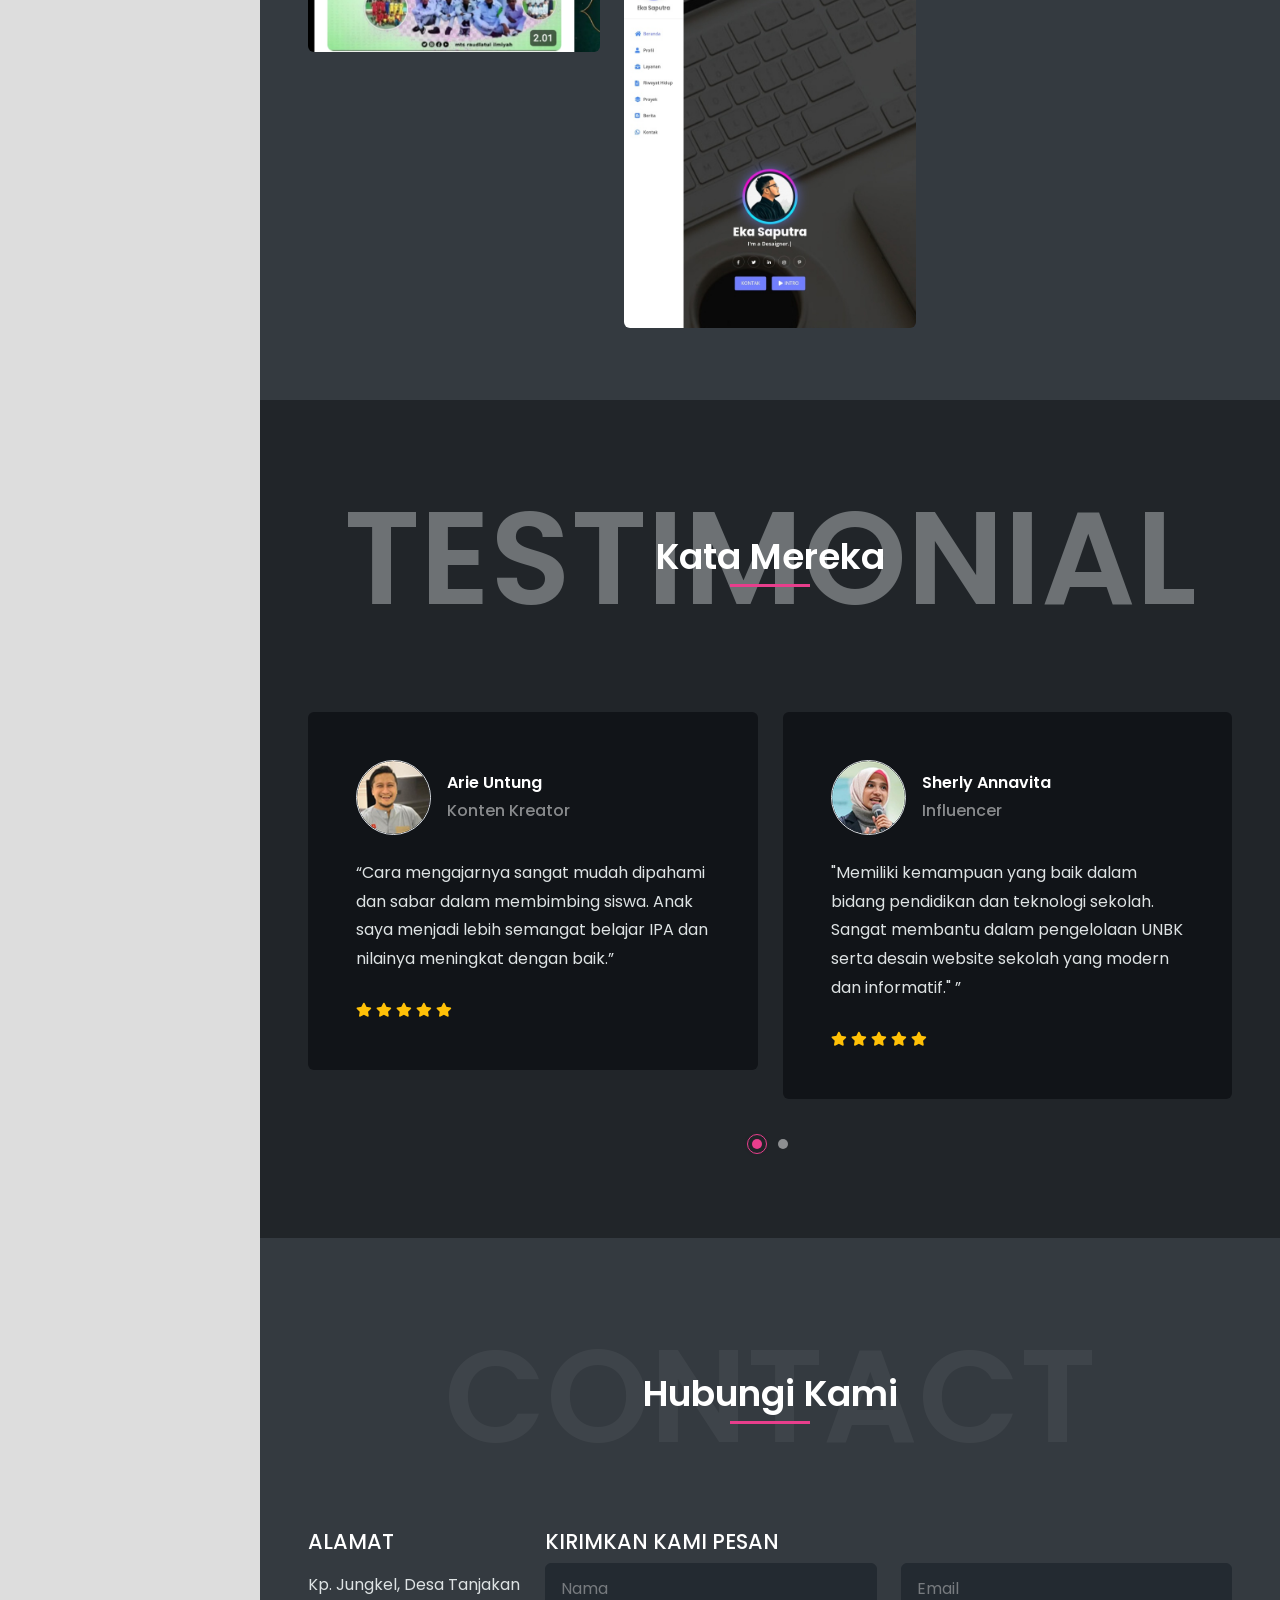
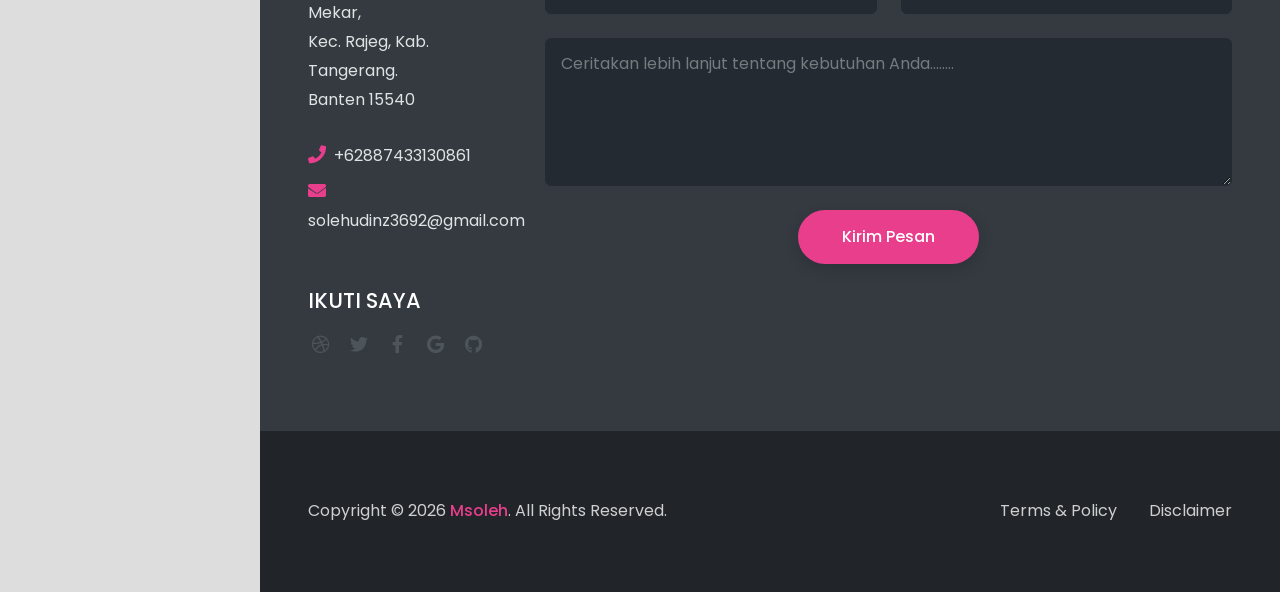
==== commit 745776d6: "Add files via upload" ====
--- a/index-dark.html
+++ b/index-dark.html
@@ -5,8 +5,8 @@
 <meta http-equiv="X-UA-Compatible" content="IE=edge">
 <meta name="viewport" content="width=device-width, initial-scale=1">
 <link href="images/favicon.png" rel="icon" />
-<title>Simone - Personal Portfolio Template</title>
-<meta name="description" content="Simone is responsive bootstrap 5 one page personal portfolio html template.">
+<title>Msoleh - Portofolio</title>
+<meta name="description" content="Msoleh adalah seorang pria yang jujur,bertanggung jawab dan pantang menyeraj dalam menghadapi kesulitan.">
 <meta name="author" content="harnishdesign.net">
 
 <!-- Web Fonts -->
@@ -31,7 +31,7 @@
 <body class="side-header" data-bs-spy="scroll" data-bs-target="#header-nav" data-bs-offset="1">
 
 <!-- Preloader -->
-<div class="preloader preloader-dark">
+<div class="preloader-dark">
   <div class="lds-ellipsis">
     <div></div>
     <div></div>
@@ -44,7 +44,7 @@
 <!-- Document Wrapper   
 =============================== -->
 <div id="main-wrapper"> 
-	<!-- Header
+  <!-- Header
   ============================ -->
   <header id="header" class="sticky-top"> 
     <!-- Navbar -->
@@ -56,26 +56,26 @@
 			<span class="bg-dark-2 rounded-pill p-2 mb-lg-1 d-none d-lg-inline-block">
 				<img class="img-fluid rounded-pill d-block" src="images/profile.jpg" title="I'm Simone" alt="">
 			</span>
-			<h1 class="text-5 text-white text-center mb-0 d-lg-block">Simone Olivia</h1>
+			<h1 class="text-5 text-white text-center mb-0 d-lg-block">Msoleh</h1>
         </a> 
         <!-- Logo End -->
         
         <div id="header-nav" class="collapse navbar-collapse w-100 my-lg-auto">
           <ul class="navbar-nav text-lg-center my-lg-auto py-lg-3">
-            <li class="nav-item"><a class="nav-link smooth-scroll active" href="#home">Home</a></li>
-            <li class="nav-item"><a class="nav-link smooth-scroll" href="#about">About Me</a></li>
-            <li class="nav-item"><a class="nav-link smooth-scroll" href="#services">What I Do</a></li>
-            <li class="nav-item"><a class="nav-link smooth-scroll" href="#resume">Resume</a></li>
-            <li class="nav-item"><a class="nav-link smooth-scroll" href="#portfolio">Portfolio</a></li>
+            <li class="nav-item"><a class="nav-link smooth-scroll active" href="#home">Beranda</a></li>
+            <li class="nav-item"><a class="nav-link smooth-scroll" href="#about">Profil</a></li>
+            <li class="nav-item"><a class="nav-link smooth-scroll" href="#services">Layanan</a></li>
+            <li class="nav-item"><a class="nav-link smooth-scroll" href="#resume">Riwayat</a></li>
+            <li class="nav-item"><a class="nav-link smooth-scroll" href="#portfolio">Proyek</a></li>
             <li class="nav-item"><a class="nav-link smooth-scroll" href="#testimonial">Testimonial</a></li>
-            <li class="nav-item"><a class="nav-link smooth-scroll" href="#contact">Contact</a></li>
+            <li class="nav-item"><a class="nav-link smooth-scroll" href="#contact">Kontak</a></li>
           </ul>
         </div>
         <ul class="social-icons social-icons-muted social-icons-sm mt-lg-auto ms-auto ms-lg-0 d-flex">
-          <li class="social-icons-facebook"><a data-bs-toggle="tooltip" title="Facebook" href="http://www.facebook.com/" target="_blank"><i class="fab fa-facebook-f"></i></a></li>
-          <li class="social-icons-twitter"><a data-bs-toggle="tooltip" title="Twitter" href="http://www.twitter.com/" target="_blank"><i class="fab fa-twitter"></i></a></li>
-          <li class="social-icons-dribbble"><a data-bs-toggle="tooltip" title="Dribbble" data-bs-placement="top" href="http://www.dribbble.com/" target="_blank"><i class="fab fa-dribbble"></i></a></li>
-          <li class="social-icons-github"><a data-bs-toggle="tooltip" title="GitHub" data-bs-placement="top" href="http://www.google.com/" target="_blank" ><i class="fab fa-github"></i></a></li>
+          <li class="social-icons-facebook"><a data-bs-toggle="tooltip" title="Facebook" href="https://www.facebook.com/soleh.muhamad/" target="_blank"><i class="fab fa-facebook-f"></i></a></li>
+          <li class="social-icons-twitter"><a data-bs-toggle="tooltip" title="Twitter" href="https://www.facebook.com/soleh.muhamad/" target="_blank"><i class="fab fa-twitter"></i></a></li>
+          <li class="social-icons-dribbble"><a data-bs-toggle="tooltip" title="Dribbble" data-bs-placement="top" href="https://www.facebook.com/soleh.muhamad/" target="_blank"><i class="fab fa-dribbble"></i></a></li>
+          <li class="social-icons-github"><a data-bs-toggle="tooltip" title="GitHub" data-bs-placement="top" href="https://www.facebook.com/soleh.muhamad/" target="_blank" ><i class="fab fa-github"></i></a></li>
         </ul>
         <button class="navbar-toggler" type="button" data-bs-toggle="collapse" data-bs-target="#header-nav"><span></span><span></span><span></span></button>
       </div>
@@ -123,52 +123,62 @@
       <div class="container px-lg-5"> 
         <!-- Heading -->
         <div class="position-relative d-flex text-center mb-5">
-          <h2 class="text-24 text-muted opacity-1 text-uppercase fw-600 w-100 mb-0">About Me</h2>
-          <p class="text-9 text-white fw-600 position-absolute w-100 align-self-center lh-base mb-0">Know Me More<span class="heading-separator-line border-bottom border-3 border-primary d-block mx-auto"></span> </p>
+          <h2 class="text-24 text-light opacity-4 text-uppercase fw-600 w-100 mb-0">About Me</h2>
+          <p class="text-9 text-white fw-600 position-absolute w-100 align-self-center lh-base mb-0">Profil Saya<span class="heading-separator-line border-bottom border-3 border-primary d-block mx-auto"></span> </p>
         </div>
         <!-- Heading end-->
         
         <div class="row gy-5">
           <div class="col-lg-7 col-xl-8 text-center text-lg-start">
-            <h2 class="text-7 text-white fw-600 mb-3">I'm <span class="text-primary">Simone Olivia,</span> a Web Developer</h2>
-            <p class="text-white-50">I help you build brand for your business at an affordable price. Thousands of clients have procured exceptional results while working with our dedicated team. when an unknown printer took a galley of type and scrambled it to make a type specimen book.</p>
-            <p class="text-white-50">Delivering work within time and budget which meets client’s requirements is our moto. Lorem Ipsum has been the industry's standard dummy text ever when an unknown printer took a galley.</p>
+              <div class="mb-4 text-center text-lg-start">
+    <img src="images/msolehhhh.png" 
+         alt="Muhamad Soleh" 
+         class="img-fluid rounded-3 shadow-sm"
+         style="max-width: 380px; 
+                width: 100%; 
+                height: auto; 
+                border: 3px solid #ff6b9d;
+                box-shadow: 0 8px 25px rgba(255, 107, 157, 0.15);">
+</div>
+            <h2 class="text-7 text-white fw-600 mb-3">Saya <span class="text-primary">Muhamad Soleh,</span> Seorang Pendidik</h2>
+            <p class="text-white-50">Dengan pengalaman dan dedikasi dalam dunia pendidikan, saya selalu berusaha memberikan pembelajaran yang bermanfaat, inspiratif, dan mudah dipahami. Saya juga terbiasa bekerja secara profesional, tepat waktu, dan mengutamakan kualitas dalam setiap pekerjaan maupun tanggung jawab yang diberikan.</p>
+            <p class="text-white-50">Bagi saya, kepuasan dan perkembangan peserta didik adalah prioritas utama. Karena itu, saya terus belajar dan berinovasi agar dapat memberikan hasil terbaik sesuai kebutuhan dan harapan.</p>
           </div>
           <div class="col-lg-5 col-xl-4">
             <div class="ps-lg-4">
               <ul class="list-style-2 list-style-light text-light">
-                <li><span class="fw-600 me-2">Name:</span>Simone Olivia</li>
-                <li><span class="fw-600 me-2">Email:</span><a href="mailto:chat@simone.com">chat@simone.com</a></li>
-                <li><span class="fw-600 me-2">Age:</span>28</li>
-                <li class="border-0"><span class="fw-600 me-2">From:</span>Los Angeles, California</li>
+                <li class=""><span class="fw-600 me-2">Nama:</span>Muhamad Soleh</li>
+                <li class=""><span class="fw-600 me-2">Email:</span><a href="mailto:solehudinz3692@gmail.com">solehudinz3692@gmail.com</a></li>
+                <li class=""><span class="fw-600 me-2">Usia:</span>36</li>
+                <li class="border-0"><span class="fw-600 me-2">Domisili:</span>Jungkel, Rajeg</li>
               </ul>
-              <a href="#" class="btn btn-primary rounded-pill">Download CV</a> </div>
-          </div>
-        </div>
-        <div class="brands-grid separator-border separator-border-light mt-5">
+              <a href="https://drive.google.com/file/d/1ZpBQk9c9-QWu-fWjTpNWTZyFWFoW-sWT/view?usp=sharing" class="btn btn-primary rounded-pill">Download CV</a> </div>
+          </div>
+        </div>
+        <div class="brands-grid separator-border-light mt-5">
           <div class="row">
             <div class="col-6 col-md-3">
               <div class="featured-box text-center">
                 <h4 class="text-12 text-white-50 mb-0"><span class="counter" data-from="0" data-to="10">10</span>+</h4>
-                <p class="text-light mb-0">Years Experiance</p>
+                <p class="text-light mb-0">Tahun Pengalaman</p>
               </div>
             </div>
             <div class="col-6 col-md-3">
               <div class="featured-box text-center">
-                <h4 class="text-12 text-white-50 mb-0"><span class="counter" data-from="0" data-to="250">250</span>+</h4>
-                <p class="text-light mb-0">Happy Clients</p>
+                <h4 class="text-12 text-white-50 mb-0"><span class="counter" data-from="0" data-to="100">100</span>+</h4>
+                <p class="text-light mb-0">Klien Puas</p>
               </div>
             </div>
             <div class="col-6 col-md-3">
               <div class="featured-box text-center">
-                <h4 class="text-12 text-white-50 mb-0"><span class="counter" data-from="0" data-to="650">650</span>+</h4>
-                <p class="text-light mb-0">Projects Done</p>
+                <h4 class="text-12 text-white-50 mb-0"><span class="counter" data-from="0" data-to="20">20</span>+</h4>
+                <p class="text-light mb-0">Proyek Selesai</p>
               </div>
             </div>
             <div class="col-6 col-md-3">
               <div class="featured-box text-center">
-                <h4 class="text-12 text-white-50 mb-0"><span class="counter" data-from="0" data-to="38">20</span></h4>
-                <p class="text-light mb-0">Get Awards</p>
+                <h4 class="text-12 text-white-50 mb-0"><span class="counter" data-from="0" data-to="4">4</span></h4>
+                <p class="text-light mb-0">Penghargaan</p>
               </div>
             </div>
           </div>
@@ -184,7 +194,7 @@
         <!-- Heading -->
         <div class="position-relative d-flex text-center mb-5">
           <h2 class="text-24 text-white-50 opacity-1 text-uppercase fw-600 w-100 mb-0">Services</h2>
-          <p class="text-9 text-white fw-600 position-absolute w-100 align-self-center lh-base mb-0">What I Do?<span class="heading-separator-line border-bottom border-3 border-primary d-block mx-auto"></span> </p>
+          <p class="text-9 text-white fw-600 position-absolute w-100 align-self-center lh-base mb-0">Apa yang Saya Kerjakan?<span class="heading-separator-line border-bottom border-3 border-primary d-block mx-auto"></span> </p>
         </div>
         <!-- Heading end-->
         
@@ -193,44 +203,44 @@
             <div class="row">
               <div class="col-md-6">
                 <div class="featured-box style-3 mb-5">
-                  <div class="featured-box-icon text-primary bg-dark-1 shadow-sm rounded"> <i class="fas fa-palette"></i> </div>
-                  <h3 class="text-white">Graphic Design</h3>
-                  <p class="text-white-50 mb-0">Lisque persius interesset his et, in quot quidam persequeris vim, ad mea essent possim iriure.</p>
+                  <div class="featured-box-icon text-primary bg-dark-1 shadow-sm rounded"> <i class="fas fa-book-open"></i> </div>
+                  <h3 class="text-white">Pengajaran & Pendidikan</h3>
+                  <p class="text-white-50 mb-0">Membimbing peserta didik dengan metode pembelajaran yang interaktif, efektif, dan mudah dipahami untuk membantu meningkatkan kemampuan akademik maupun karakter siswa.</p>
                 </div>
               </div>
               <div class="col-md-6">
                 <div class="featured-box style-3 mb-5">
-                  <div class="featured-box-icon text-primary bg-dark-1 shadow-sm rounded"> <i class="fas fa-desktop"></i></div>
-                  <h3 class="text-white">Web Design</h3>
-                  <p class="text-white-50 mb-0">Lisque persius interesset his et, in quot quidam persequeris vim, ad mea essent possim iriure.</p>
+                  <div class="featured-box-icon text-primary bg-dark-1 shadow-sm rounded"> <i class="fas fa-chart-bar"></i></div>
+                  <h3 class="text-white">Desain Web & Blog Sekolah</h3>
+                  <p class="text-white-50 mb-0">Mendesain serta mengelola website dan blog sekolah agar informasi pendidikan dapat tersampaikan dengan baik, menarik, dan mudah diakses.</p>
                 </div>
               </div>
               <div class="col-md-6">
                 <div class="featured-box style-3 mb-5">
-                  <div class="featured-box-icon text-primary bg-dark-1 shadow-sm rounded"> <i class="fas fa-pencil-ruler"></i> </div>
-                  <h3 class="text-white">UI/UX Design</h3>
-                  <p class="text-white-50 mb-0">Lisque persius interesset his et, in quot quidam persequeris vim, ad mea essent possim iriure.</p>
+                  <div class="featured-box-icon text-primary bg-dark-1 shadow-sm rounded"> <i class="fas fa-pencil"></i> </div>
+                  <h3 class="text-white">Administrasi Pendidikan</h3>
+                  <p class="text-white-50 mb-0">Berpengalaman menggunakan Microsoft Office untuk mengelola administrasi sekolah, pembuatan materi pembelajaran, laporan, dan kebutuhan dokumentasi pendidikan lainnya.</p>
                 </div>
               </div>
               <div class="col-md-6">
                 <div class="featured-box style-3 mb-5">
-                  <div class="featured-box-icon text-primary bg-dark-1 shadow-sm rounded"> <i class="fas fa-paint-brush"></i> </div>
-                  <h3 class="text-white">App Design &amp; Develop</h3>
-                  <p class="text-white-50 mb-0">Lisque persius interesset his et, in quot quidam persequeris vim, ad mea essent possim iriure.</p>
+                  <div class="featured-box-icon text-primary bg-dark-1 shadow-sm rounded"> <i class="fas fa-splotch"></i> </div>
+                  <h3 class="text-white">Desain Media Pembelajaran</h3>
+                  <p class="text-white-50 mb-0">Membuat media pembelajaran kreatif menggunakan Canva dan Photoshop untuk mendukung proses belajar agar lebih menarik dan interaktif.</p>
                 </div>
               </div>
               <div class="col-md-6">
                 <div class="featured-box style-3 mb-5 mb-md-0">
-                  <div class="featured-box-icon text-primary bg-dark-1 shadow-sm rounded"> <i class="fas fa-chart-area"></i> </div>
-                  <h3 class="text-white">Business Analysis</h3>
-                  <p class="text-white-50 mb-0">Lisque persius interesset his et, in quot quidam persequeris vim, ad mea essent possim iriure.</p>
+                  <div class="featured-box-icon text-primary bg-dark-1 shadow-sm rounded"> <i class="fas fa-user-graduate"></i> </div>
+                  <h3 class="text-white">Proktor & Pengawas Ujian</h3>
+                  <p class="text-white-50 mb-0">Memiliki pengalaman sebagai Proktor UNBK dan Pengawas Ujian Madrasah sehingga terbiasa menangani pelaksanaan ujian berbasis komputer dengan baik dan terstruktur.</p>
                 </div>
               </div>
               <div class="col-md-6">
                 <div class="featured-box style-3 mb-0">
-                  <div class="featured-box-icon text-primary bg-dark-1 shadow-sm rounded"> <i class="fas fa-bullhorn"></i> </div>
-                  <h3 class="text-white">SEO Marketing</h3>
-                  <p class="text-white-50 mb-0">Lisque persius interesset his et, in quot quidam persequeris vim, ad mea essent possim iriure.</p>
+                  <div class="featured-box-icon text-primary bg-dark-1 shadow-sm rounded"> <i class="fas fa-laptop"></i> </div>
+                  <h3 class="text-white">Pengembangan Teknologi Pendidikan</h3>
+                  <p class="text-white-50 mb-0">Mengikuti perkembangan teknologi pendidikan dan memanfaatkannya dalam proses pembelajaran untuk menciptakan pengalaman belajar yang lebih modern dan efektif.</p>
                 </div>
               </div>
             </div>
@@ -246,91 +256,97 @@
       <div class="container px-lg-5"> 
         <!-- Heading -->
         <div class="position-relative d-flex text-center mb-5">
-          <h2 class="text-24 text-muted opacity-1 text-uppercase fw-600 w-100 mb-0">Summary</h2>
-          <p class="text-9 text-white fw-600 position-absolute w-100 align-self-center lh-base mb-0">Resume<span class="heading-separator-line border-bottom border-3 border-primary d-block mx-auto"></span> </p>
+          <h2 class="text-24 text-light opacity-4 text-uppercase fw-600 w-100 mb-0">Summary</h2>
+          <p class="text-9 text-white fw-600 position-absolute w-100 align-self-center lh-base mb-0">Riwayat Hidup<span class="heading-separator-line border-bottom border-3 border-primary d-block mx-auto"></span> </p>
         </div>
         <!-- Heading end-->
         
         <div class="row gx-5"> 
           <!-- My Education -->
           <div class="col-md-6">
-            <h2 class="text-6 text-white fw-600 mb-4">My Education</h2>
-            <div class="bg-dark rounded p-4 mb-4">
-              <p class="badge bg-danger text-2 fw-400">2000 - 2004</p>
-              <h3 class="text-5 text-white">Computer Science</h3>
-              <p class="text-primary">International University</p>
-              <p class="text-white-50 mb-0">Lisque persius interesset his et, in quot quidam persequeris vim, ad mea essent possim iriure.</p>
-            </div>
-            <div class="bg-dark rounded p-4 mb-4">
-              <p class="badge bg-danger text-2 fw-400">2005 - 2008</p>
-              <h3 class="text-5 text-white">Bachelor Degree</h3>
-              <p class="text-primary">University of California</p>
-              <p class="text-white-50 mb-0">Lisque persius interesset his et, in quot quidam persequeris vim, ad mea essent possim iriure.</p>
-            </div>
-            <div class="bg-dark rounded p-4 mb-4">
-              <p class="badge bg-danger text-2 fw-400">2009 - 2012</p>
-              <h3 class="text-5 text-white">Master Degree</h3>
-              <p class="text-primary">Harvard University</p>
-              <p class="text-white-50 mb-0">Lisque persius interesset his et, in quot quidam persequeris vim, ad mea essent possim iriure.</p>
+            <h2 class="text-6 text-white fw-600 mb-4">Pendidikan Saya</h2>
+            <div class="bg-dark border rounded p-4 mb-4">
+              <p class="badge bg-primary text-2 fw-400">1997 - 2002</p>
+              <h3 class="text-5 text-white">SDN Tanjakan IV</h3>
+              <p class="text-primary">Sekolah Dasar</p>
+              <p class="text-white-50 mb-0">Menempuh pendidikan dasar dengan fokus pada pembentukan karakter, kedisiplinan, dan kemampuan akademik dasar sebagai fondasi pendidikan.</p>
+            </div>
+            <div class="bg-dark border rounded p-4 mb-4">
+              <p class="badge bg-primary text-2 fw-400">2003 - 2005</p>
+              <h3 class="text-5 text-white">SMPN 1 Rajeg</h3>
+              <p class="text-primary">Sekolah Menengah Pertama</p>
+              <p class="text-white-50 mb-0">Mengembangkan kemampuan akademik, organisasi, dan keterampilan belajar yang mendukung proses pendidikan lanjutan.</p>
+            </div>
+            <div class="bg-dark border rounded p-4 mb-4">
+              <p class="badge bg-primary text-2 fw-400">2006 - 2008</p>
+              <h3 class="text-5 text-white">SMAN 2 Kabupaten Tangerang</h3>
+              <p class="text-primaryr">Sekolah Menengah Atas</p>
+              <p class="text-white-50 mb-0">Mempelajari ilmu pengetahuan umum dan aktif dalam kegiatan sekolah untuk meningkatkan kemampuan berpikir kritis dan kerja sama.</p>
+            </div>
+            <div class="bg-dark border rounded p-4 mb-4">
+              <p class="badge bg-primary text-2 fw-400">2009 - 2015</p>
+              <h3 class="text-5 text-white">UIN Syarif Hidayatullah Jakarta</h3>
+              <p class="text-primaryr">Pendidikan Fisika</p>
+              <p class="text-white-50 mb-0">Mendalami bidang pendidikan dan ilmu fisika serta mempelajari metode pembelajaran yang efektif untuk dunia pendidikan modern.</p>
             </div>
           </div>
           
           <!-- My Experience -->
           <div class="col-md-6">
-            <h2 class="text-6 text-white fw-600 mb-4">My Experience</h2>
-            <div class="bg-dark rounded p-4 mb-4">
-              <p class="badge bg-danger text-2 fw-400">2012 - 2013</p>
-              <h3 class="text-5 text-white">Jr. UI UX Designer</h3>
-              <p class="text-primary">Themeforest</p>
-              <p class="text-white-50 mb-0">Lisque persius interesset his et, in quot quidam persequeris vim, ad mea essent possim iriure.</p>
-            </div>
-            <div class="bg-dark rounded p-4 mb-4">
-              <p class="badge bg-danger text-2 fw-400">2014 - 2016</p>
-              <h3 class="text-5 text-white">Jr. Product Designer</h3>
-              <p class="text-primary">Dribbble</p>
-              <p class="text-white-50 mb-0">Lisque persius interesset his et, in quot quidam persequeris vim, ad mea essent possim iriure.</p>
-            </div>
-            <div class="bg-dark rounded p-4 mb-4">
-              <p class="badge bg-danger text-2 fw-400">2017 - 2019</p>
-              <h3 class="text-5 text-white">Product Designer</h3>
-              <p class="text-primary">Adobe</p>
-              <p class="text-white-50 mb-0">Lisque persius interesset his et, in quot quidam persequeris vim, ad mea essent possim iriure.</p>
+            <h2 class="text-6 fw-600 mb-4">Pengalaman Saya</h2>
+            <div class="bg-dark border rounded p-4 mb-4">
+              <p class="badge bg-primary text-2 fw-400">2013 - 2020</p>
+              <h3 class="text-5">Pengajar Fisika & IPA</h3>
+              <p class="text-primary">SMK PARAMARTA</p>
+              <p class="text-white-50 mb-0">Fokus membantu siswa memahami materi pelajaran secara efektif dan menyenangkan.</p>
+            </div>
+            <div class="bg-dark border rounded p-4 mb-4">
+              <p class="badge bg-primary text-2 fw-400">2014 - 2020</p>
+              <h3 class="text-5">Pengajar IPA</h3>
+              <p class="text-primary">MTs Raudlatul Ilmiyah</p>
+              <p class="text-white-50 mb-0">Berkontribusi pada Kelompok Kerja Madrasah (KKM) dalam menyusun strategi pembelajaran.</p>
+            </div>
+            <div class="bg-dark border rounded p-4 mb-4">
+              <p class="badge bg-primary text-2 fw-400">2017 - 2019</p>
+              <h3 class="text-5">Proktor UNBK</h3>
+              <p class="text-primary">MTs Raudlatul Ilmiyah</p>
+              <p class="text-white-50 mb-0">Mengoperasikan VHD, sinkronisasi soal dan mengawasi pelaksanaan ujian berbasis komputer dengan memastikan sistem berjalan lancar, tertib, dan sesuai prosedur.</p>
             </div>
           </div>
         </div>
         <!-- My Skills -->
-		<h2 class="text-6 text-white fw-600 mt-4 mb-4">My Skills</h2>
+		<h2 class="text-6 text-white fw-600 mt-4 mb-4">Keahlian Saya</h2>
         <div class="row gx-5">
           <div class="col-md-6">
-            <p class="text-light fw-500 text-start mb-2">Web Design <span class="float-end">65%</span></p>
-            <div class="progress progress-sm bg-dark mb-4">
-              <div class="progress-bar" role="progressbar" style="width: 65%" aria-valuenow="65" aria-valuemin="0" aria-valuemax="100"></div>
-            </div>
-            <p class="text-light fw-500 text-start mb-2">HTML/CSS <span class="float-end">95%</span></p>
+            <p class="text-light fw-500 text-start mb-2">Microsoft Office <span class="float-end">95%</span></p>
             <div class="progress progress-sm bg-dark mb-4">
               <div class="progress-bar" role="progressbar" style="width: 95%" aria-valuenow="95" aria-valuemin="0" aria-valuemax="100"></div>
             </div>
-            <p class="text-light fw-500 text-start mb-2">JavaScript <span class="float-end">80%</span></p>
+            <p class="text-light fw-500 text-start mb-2">Desain Canva <span class="float-end">90%</span></p>
+            <div class="progress progress-sm bg-dark mb-4">
+              <div class="progress-bar" role="progressbar" style="width: 90%" aria-valuenow="90" aria-valuemin="0" aria-valuemax="100"></div>
+            </div>
+            <p class="text-light fw-500 text-start mb-2">Adobe Photoshop <span class="float-end">80%</span></p>
             <div class="progress progress-sm bg-dark mb-4">
               <div class="progress-bar" role="progressbar" style="width: 80%" aria-valuenow="80" aria-valuemin="0" aria-valuemax="100"></div>
             </div>
           </div>
           <div class="col-md-6">
-            <p class="text-light fw-500 text-start mb-2">React JS <span class="float-end">70%</span></p>
+            <p class="text-light fw-500 text-start mb-2">Pengelolaan Web & Blog Sekolah <span class="float-end">85%</span></p>
+            <div class="progress progress-sm bg-dark mb-4">
+              <div class="progress-bar" role="progressbar" style="width: 85%" aria-valuenow="85" aria-valuemin="0" aria-valuemax="100"></div>
+            </div>
+            <p class="text-light fw-500 text-start mb-2">Administrasi Pendidikan <span class="float-end">90%</span></p>
+            <div class="progress progress-sm bg-dark mb-4">
+              <div class="progress-bar" role="progressbar" style="width: 90%" aria-valuenow="90" aria-valuemin="0" aria-valuemax="100"></div>
+            </div>
+            <p class="text-light fw-500 text-start mb-2">Teknologi Pembelajaran Digital <span class="float-end">70%</span></p>
             <div class="progress progress-sm bg-dark mb-4">
               <div class="progress-bar" role="progressbar" style="width: 70%" aria-valuenow="70" aria-valuemin="0" aria-valuemax="100"></div>
             </div>
-            <p class="text-light fw-500 text-start mb-2">Angular Js <span class="float-end">60%</span></p>
-            <div class="progress progress-sm bg-dark mb-4">
-              <div class="progress-bar" role="progressbar" style="width: 60%" aria-valuenow="60" aria-valuemin="0" aria-valuemax="100"></div>
-            </div>
-            <p class="text-light fw-500 text-start mb-2">Bootstrap <span class="float-end">99%</span></p>
-            <div class="progress progress-sm bg-dark mb-4">
-              <div class="progress-bar" role="progressbar" style="width: 99%" aria-valuenow="99" aria-valuemin="0" aria-valuemax="100"></div>
-            </div>
-          </div>
-        </div>
-        <div class="text-center mt-5"><a href="#" class="btn btn-outline-secondary rounded-pill shadow-none">Download CV <span class="ms-1"><i class="fas fa-download"></i></span></a></div>
+          </div>
+        </div>
+        <div class="text-center mt-5"><a href="https://drive.google.com/file/d/1ZpBQk9c9-QWu-fWjTpNWTZyFWFoW-sWT/view?usp=sharing" class="btn btn-outline-secondary rounded-pill shadow-none">Download CV <span class="ms-1"><i class="fas fa-download"></i></span></a></div>
       </div>
     </section>
     <!-- Resume end --> 
@@ -342,16 +358,16 @@
         <!-- Heading -->
         <div class="position-relative d-flex text-center mb-5">
           <h2 class="text-24 text-white-50 opacity-1 text-uppercase fw-600 w-100 mb-0">Portfolio</h2>
-          <p class="text-9 text-white fw-600 position-absolute w-100 align-self-center lh-base mb-0">My Work<span class="heading-separator-line border-bottom border-3 border-primary d-block mx-auto"></span> </p>
+          <p class="text-9 text-white fw-600 position-absolute w-100 align-self-center lh-base mb-0">Proyek Saya<span class="heading-separator-line border-bottom border-3 border-primary d-block mx-auto"></span> </p>
         </div>
         <!-- Heading end--> 
         
         <!-- Filter Menu -->
         <ul class="portfolio-menu nav nav-tabs nav-light justify-content-center border-bottom-0 mb-5">
-          <li class="nav-item"> <a data-filter="*" class="nav-link active" href="">All</a></li>
-          <li class="nav-item"> <a data-filter=".design" href="" class="nav-link">Design</a></li>
-          <li class="nav-item"> <a data-filter=".brand" href="" class="nav-link">Brand</a></li>
-          <li class="nav-item"> <a data-filter=".photos" href="" class="nav-link">Photos</a></li>
+          <li class="nav-item"> <a data-filter="*" class="nav-link active" href="">Semua</a></li>
+          <li class="nav-item"> <a data-filter=".design" href="" class="nav-link">Pendidikan</a></li>
+          <li class="nav-item"> <a data-filter=".brand" href="" class="nav-link">Digital</a></li>
+          <li class="nav-item"> <a data-filter=".photos" href="" class="nav-link">Desain</a></li>
         </ul>
         <!-- Filter Menu end -->
         <div class="portfolio popup-ajax-gallery">
@@ -361,8 +377,8 @@
                 <div class="portfolio-img rounded"> <img class="img-fluid d-block" src="images/projects/project-1.jpg" alt="">
                   <div class="portfolio-overlay"> <a class="popup-ajax stretched-link" href="ajax/portfolio-ajax-project-dark-1.html"></a>
                     <div class="portfolio-overlay-details">
-                      <h5 class="text-white fw-400">Project Title</h5>
-                      <span class="text-light">Category</span> </div>
+                      <h5 class="text-white fw-400">Website profil sekolah</h5>
+                      <span class="text-light">Pendidikan</span> </div>
                   </div>
                 </div>
               </div>
@@ -372,8 +388,8 @@
                 <div class="portfolio-img rounded"> <img class="img-fluid d-block" src="images/projects/project-2.jpg" alt="">
                   <div class="portfolio-overlay"> <a class="popup-ajax stretched-link" href="ajax/portfolio-ajax-project-dark-2.html"></a>
                     <div class="portfolio-overlay-details">
-                      <h5 class="text-white fw-400">Project Title</h5>
-                      <span class="text-light">Category</span> </div>
+                      <h5 class="text-white fw-400">PPDB Online</h5>
+                      <span class="text-light">Pendidikan</span> </div>
                   </div>
                 </div>
               </div>
@@ -383,8 +399,8 @@
                 <div class="portfolio-img rounded"> <img class="img-fluid d-block" src="images/projects/project-3.jpg" alt="">
                   <div class="portfolio-overlay"> <a class="popup-ajax stretched-link" href="ajax/portfolio-ajax-project-dark-3.html"></a>
                     <div class="portfolio-overlay-details">
-                      <h5 class="text-white fw-400">Project Title</h5>
-                      <span class="text-light">Category</span> </div>
+                      <h5 class="text-white fw-400">Website Yayasan</h5>
+                      <span class="text-light">Pendidikan</span> </div>
                   </div>
                 </div>
               </div>
@@ -394,8 +410,8 @@
                 <div class="portfolio-img rounded"> <img class="img-fluid d-block" src="images/projects/project-4.jpg" alt="">
                   <div class="portfolio-overlay"> <a class="popup-ajax stretched-link" href="ajax/portfolio-ajax-project-dark-4.html"></a>
                     <div class="portfolio-overlay-details">
-                      <h5 class="text-white fw-400">Project Title</h5>
-                      <span class="text-light">Category</span> </div>
+                      <h5 class="text-white fw-400">Manajemen Instagram Sekolah</h5>
+                      <span class="text-light">Desain</span> </div>
                   </div>
                 </div>
               </div>
@@ -405,8 +421,8 @@
                 <div class="portfolio-img rounded"> <img class="img-fluid d-block" src="images/projects/project-5.jpg" alt="">
                   <div class="portfolio-overlay"> <a class="popup-ajax stretched-link" href="ajax/portfolio-ajax-project-dark-5.html"></a>
                     <div class="portfolio-overlay-details">
-                      <h5 class="text-white fw-400">Project Title</h5>
-                      <span class="text-light">Category</span> </div>
+                      <h5 class="text-white fw-400">Video Promosi PPDB</h5>
+                      <span class="text-light">Desain</span> </div>
                   </div>
                 </div>
               </div>
@@ -416,8 +432,8 @@
                 <div class="portfolio-img rounded"> <img class="img-fluid d-block" src="images/projects/project-6.jpg" alt="">
                   <div class="portfolio-overlay"> <a class="popup-ajax stretched-link" href="ajax/portfolio-ajax-project-dark-6.html"></a>
                     <div class="portfolio-overlay-details">
-                      <h5 class="text-white fw-400">Project Title</h5>
-                      <span class="text-light">Category</span> </div>
+                      <h5 class="text-white fw-400">Powerpoint Semprop</h5>
+                      <span class="text-light">Digital</span> </div>
                   </div>
                 </div>
               </div>
@@ -427,8 +443,8 @@
                 <div class="portfolio-img rounded"> <img class="img-fluid d-block" src="images/projects/project-7.jpg" alt="">
                   <div class="portfolio-overlay"> <a class="popup-ajax stretched-link" href="ajax/portfolio-ajax-project-dark-7.html"></a>
                     <div class="portfolio-overlay-details">
-                      <h5 class="text-white fw-400">Project Title</h5>
-                      <span class="text-light">Category</span> </div>
+                      <h5 class="text-white fw-400">Website Portofolio</h5>
+                      <span class="text-light">Digital</span> </div>
                   </div>
                 </div>
               </div>
@@ -445,42 +461,43 @@
       <div class="container px-lg-5"> 
         <!-- Heading -->
         <div class="position-relative d-flex text-center mb-5">
-          <h2 class="text-24 text-muted opacity-1 text-uppercase fw-600 w-100 mb-0">Testimonial</h2>
-          <p class="text-9 text-white fw-600 position-absolute w-100 align-self-center lh-base mb-0">Client Speak<span class="heading-separator-line border-bottom border-3 border-primary d-block mx-auto"></span> </p>
+          <h2 class="text-24 text-light opacity-4 text-uppercase fw-600 w-100 mb-0">Testimonial</h2>
+          <p class="text-9 text-white fw-600 position-absolute w-100 align-self-center lh-base mb-0">Kata Mereka<span class="heading-separator-line border-bottom border-3 border-primary d-block mx-auto"></span> </p>
         </div>
         <!-- Heading end-->
         
         <div class="owl-carousel owl-light owl-theme" data-loop="true" data-nav="false" data-autoplay="false" data-margin="25" data-stagepadding="0" data-slideby="1" data-items-xs="1" data-items-sm="1" data-items-md="1" data-items-lg="2">
           <div class="item">
             <div class="bg-dark rounded p-5">
-              <div class="d-flex align-items-center mt-auto mb-4"> <img class="img-fluid rounded-circle d-inline-block w-auto" src="images/testimonial/client-sm-3.jpg" alt="">
-                <p class="ms-3 mb-0"><strong class="d-block text-white fw-600">Dennis Jacques</strong> <span class="text-white-50 fw-500">User from USA</span></p>
-              </div>
-              <p class="text-light mb-4">“Only trying it out since a few days. But up to now excellent. Seems to work flawlessly. priced simply dummy text of the printing and typesetting industry.”</p>
+              <div class="d-flex align-items-center mt-auto mb-4"> <img class="img-fluid rounded-circle border d-inline-block w-auto" src="images/testimonial/client-sm-3.jpg" alt="">
+                <p class="ms-3 mb-0"><strong class="d-block text-white fw-600">Arie Untung</strong> <span class="text-white-50 fw-500">Konten Kreator</span></p>
+              </div>
+              <p class="text-light mb-4">“Cara mengajarnya sangat mudah dipahami dan sabar dalam membimbing siswa. Anak saya menjadi lebih semangat belajar IPA dan nilainya meningkat dengan baik.”</p>
               <span class="text-2"> <i class="fas fa-star text-warning"></i> <i class="fas fa-star text-warning"></i> <i class="fas fa-star text-warning"></i> <i class="fas fa-star text-warning"></i> <i class="fas fa-star text-warning"></i> </span> </div>
           </div>
           <div class="item">
             <div class="bg-dark rounded p-5">
-              <div class="d-flex align-items-center mt-auto mb-4"> <img class="img-fluid rounded-circle d-inline-block w-auto" src="images/testimonial/client-sm-1.jpg" alt="">
-                <p class="ms-3 mb-0"><strong class="d-block text-white fw-600">Jay Shah</strong> <span class="text-white-50 fw-500">Founder at Icomatic Pvt Ltd</span></p>
-              </div>
-              <p class="text-light mb-4">"Easy to use, reasonably priced simply dummy text of the printing and typesetting industry. Quidam lisque persius interesset his et, in quot quidam possim iriure.”</p>
+              <div class="d-flex align-items-center mt-auto mb-4"> <img class="img-fluid rounded-circle border d-inline-block w-auto" src="images/testimonial/client-sm-1.jpg" alt="">
+                <p class="ms-3 mb-0"><strong class="d-block text-white fw-600">Sherly Annavita</strong> <span class="text-white-50 fw-500">Influencer</span></p>
+              </div>
+              <p class="text-light mb-4">"Memiliki kemampuan yang baik dalam bidang pendidikan dan teknologi sekolah. Sangat membantu dalam pengelolaan UNBK serta desain website sekolah yang modern dan informatif."
+”</p>
               <span class="text-2"> <i class="fas fa-star text-warning"></i> <i class="fas fa-star text-warning"></i> <i class="fas fa-star text-warning"></i> <i class="fas fa-star text-warning"></i> <i class="fas fa-star text-warning"></i> </span> </div>
           </div>
           <div class="item">
             <div class="bg-dark rounded p-5">
-              <div class="d-flex align-items-center mt-auto mb-4"> <img class="img-fluid rounded-circle d-inline-block w-auto" src="images/testimonial/client-sm-2.jpg" alt="">
-                <p class="ms-3 mb-0"><strong class="d-block text-white fw-600">Patrick Cary</strong> <span class="text-white-50 fw-500">Freelancer from USA</span></p>
-              </div>
-              <p class="text-light mb-4">“I am happy Working with printing and typesetting industry. Quidam lisque persius interesset his et, in quot quidam persequeris essent possim iriure.”</p>
+              <div class="d-flex align-items-center mt-auto mb-4"> <img class="img-fluid rounded-circle border d-inline-block w-auto" src="images/testimonial/client-sm-2.jpg" alt="">
+                <p class="ms-3 mb-0"><strong class="d-block text-white fw-600">Alyssa Soebandono</strong> <span class="text-white-50 fw-500">Freelancer</span></p>
+              </div>
+              <p class="text-light mb-4">“Profesional, disiplin, dan bertanggung jawab dalam bekerja. Selain mengajar dengan baik, juga mampu membuat website sekolah menjadi lebih menarik dan mudah diakses.”</p>
               <span class="text-2"> <i class="fas fa-star text-warning"></i> <i class="fas fa-star text-warning"></i> <i class="fas fa-star text-warning"></i> <i class="fas fa-star text-warning"></i> <i class="fas fa-star text-warning"></i> </span> </div>
           </div>
           <div class="item">
             <div class="bg-dark rounded p-5">
-              <div class="d-flex align-items-center mt-auto mb-4"> <img class="img-fluid rounded-circle d-inline-block w-auto" src="images/testimonial/client-sm-4.jpg" alt="">
-                <p class="ms-3 mb-0"><strong class="d-block text-white fw-600">Chris Tom</strong> <span class="text-white-50 fw-500">User from UK</span></p>
-              </div>
-              <p class="text-light mb-4">“I have used them twice now. Good rates, very efficient service and priced simply dummy text of the printing and typesetting industry quidam interesset his et. Excellent.”</p>
+              <div class="d-flex align-items-center mt-auto mb-4"> <img class="img-fluid rounded-circle border d-inline-block w-auto" src="images/testimonial/client-sm-4.jpg" alt="">
+                <p class="ms-3 mb-0"><strong class="d-block text-white fw-600">Iqbal Ramadhan</strong> <span class="text-white-50 fw-500">Desainer</span></p>
+              </div>
+              <p class="text-light mb-4">“Hasil desain web sangat rapi dan sesuai kebutuhan sekolah. Komunikatif dalam pengerjaan dan selalu memberikan solusi terbaik untuk tampilan website.”</p>
               <span class="text-2"> <i class="fas fa-star text-warning"></i> <i class="fas fa-star text-warning"></i> <i class="fas fa-star text-warning"></i> <i class="fas fa-star text-warning"></i> <i class="fas fa-star text-warning"></i> </span> </div>
           </div>
         </div>
@@ -495,43 +512,43 @@
         <!-- Heading -->
         <div class="position-relative d-flex text-center mb-5">
           <h2 class="text-24 text-white-50 opacity-1 text-uppercase fw-600 w-100 mb-0">Contact</h2>
-          <p class="text-9 text-white fw-600 position-absolute w-100 align-self-center lh-base mb-0">Get in Touch<span class="heading-separator-line border-bottom border-3 border-primary d-block mx-auto"></span> </p>
+          <p class="text-9 text-white fw-600 position-absolute w-100 align-self-center lh-base mb-0">Hubungi Kami<span class="heading-separator-line border-bottom border-3 border-primary d-block mx-auto"></span> </p>
         </div>
         <!-- Heading end-->
         <div class="row gy-5">
           <div class="col-md-4 col-xl-3 order-1 order-md-0 text-center text-md-start">
-            <h2 class="mb-3 text-5 text-white text-uppercase">Address</h2>
-            <p class="text-3 text-light mb-4">4th Floor, Plot No.22,<br>
-              145 Murphy Canyon Rd.<br>
-              San Diego CA 2028 </p>
-            <p class="text-3 text-light mb-1"><span class="text-primary text-4 me-2"><i class="fas fa-phone"></i></span>(060) 444 434 444</p>
-            <p class="text-3 text-light mb-1"><span class="text-primary text-4 me-2"><i class="fas fa-fax"></i></span>(060) 555 545 555</p>
-            <p class="text-3 text-light mb-4"><span class="text-primary text-4 me-2"><i class="fas fa-envelope"></i></span>chat@simone.com</p>
-            <h2 class="mb-3 text-5 text-white text-uppercase">Follow Me</h2>
-            <ul class="social-icons social-icons-muted justify-content-center justify-content-md-start">
-              <li class="social-icons-dribbble"><a data-bs-toggle="tooltip" href="http://www.dribbble.com/harnishdesign/" target="_blank" title="Dribbble"><i class="fab fa-dribbble"></i></a></li>
-              <li class="social-icons-twitter"><a data-bs-toggle="tooltip" href="https://twitter.com/harnishdesign/" target="_blank" title="Twitter"><i class="fab fa-twitter"></i></a></li>
-              <li class="social-icons-facebook"><a data-bs-toggle="tooltip" href="http://www.facebook.com/harnishdesign/" target="_blank" title="Facebook"><i class="fab fa-facebook-f"></i></a></li>
-              <li class="social-icons-google"><a data-bs-toggle="tooltip" href="http://www.google.com/" target="_blank" title="Google"><i class="fab fa-google"></i></a></li>
-              <li class="social-icons-github"><a data-bs-toggle="tooltip" href="http://www.github.com/" target="_blank" title="GitHub"><i class="fab fa-github"></i></a></li>
+            <h2 class="mb-3 text-5 text-white text-uppercase">Alamat</h2>
+            <p class="text-3 text-light mb-4">Kp. Jungkel, Desa Tanjakan Mekar,<br>
+              Kec. Rajeg, Kab. Tangerang.<br>
+              Banten 15540 </p>
+            <p class="text-3 text-light mb-1"><span class="text-primary text-4 me-2"><i class="fas fa-phone"></i></span>+62887433130861</p>
+            <p class="text-3 text-light mb-1"><span class="text-primary text-4 me-2"><i class="fas fa-envelope"></i></span>solehudinz3692@gmail.com</p><br><br>
+            <h2 class="mb-3 text-5 text-white text-uppercase">Ikuti Saya</h2>
+            <ul class="social-icons justify-content-center justify-content-md-start">
+              <li class="social-icons-dribbble"><a data-bs-toggle="tooltip" href="https://www.facebook.com/soleh.muhamad/" target="_blank" title="Dribbble"><i class="fab fa-dribbble"></i></a></li>
+              <li class="social-icons-twitter"><a data-bs-toggle="tooltip" href="https://www.facebook.com/soleh.muhamad/" target="_blank" title="Twitter"><i class="fab fa-twitter"></i></a></li>
+              <li class="social-icons-facebook"><a data-bs-toggle="tooltip" href="https://www.facebook.com/soleh.muhamad/" target="_blank" title="Facebook"><i class="fab fa-facebook-f"></i></a></li>
+              <li class="social-icons-google"><a data-bs-toggle="tooltip" href="https://www.facebook.com/soleh.muhamad/" target="_blank" title="Google"><i class="fab fa-google"></i></a></li>
+              <li class="social-icons-github"><a data-bs-toggle="tooltip" href="https://www.facebook.com/soleh.muhamad//" target="_blank" title="GitHub"><i class="fab fa-github"></i></a></li>
             </ul>
           </div>
           <div class="col-md-8 col-xl-9 order-0 order-md-1">
-            <h2 class="mb-3 text-5 text-white text-uppercase text-center text-md-start">Send us a note</h2>
+            <h2 class="-3 text-5 text-white text-uppercase text-center text-md-start">Kirimkan Kami Pesan</h2>
 			<form id="contact-form" class="form-dark" action="php/mail.php" method="post">
 			  <div class="row g-4">
                 <div class="col-xl-6">
-                    <input name="name" type="text" class="form-control" required placeholder="Name">
+                    <input name="name" type="text" class="form-control" required placeholder="Nama">
                 </div>
                 <div class="col-xl-6">
                     <input name="email" type="email" class="form-control" required placeholder="Email">
                 </div>
 				<div class="col">
-					<textarea name="form-message" class="form-control" rows="5" required placeholder="Tell us more about your needs........"></textarea>
+					<textarea name="form-message" class="form-control" rows="5" required placeholder="Ceritakan lebih lanjut tentang kebutuhan Anda........"></textarea>
 				</div>
               </div>
+			  
               <p class="text-center mt-4 mb-0">
-				<button id="submit-btn" class="btn btn-primary rounded-pill d-inline-flex" type="submit">Send Message</button>
+				<button id="submit-btn" class="btn btn-primary rounded-pill d-inline-flex" type="submit">Kirim Pesan</button>
               </p>
             </form>
           </div>
@@ -549,10 +566,10 @@
     <div class="container px-lg-5">
       <div class="row">
         <div class="col-lg-6 text-center text-lg-start">
-          <p class="mb-3 mb-lg-0">Copyright © 2022 <a href="#" class="fw-500">Simone</a>. All Rights Reserved.</p>
+          <p class="mb-3 mb-lg-0">Copyright © 2026 <a href="#" class="fw-500">Msoleh</a>. All Rights Reserved.</p>
         </div>
         <div class="col-lg-6">
-          <ul class="nav nav-separator nav-separator-light justify-content-center justify-content-lg-end">
+          <ul class="nav nav-separator-light justify-content-center justify-content-lg-end">
             <li class="nav-item"> <a class="nav-link" data-bs-toggle="modal" data-bs-target="#terms-policy" href="#">Terms & Policy</a></li>
             <li class="nav-item"> <a class="nav-link" data-bs-toggle="modal" data-bs-target="#disclaimer" href="#">Disclaimer</a></li>
           </ul>
@@ -567,69 +584,149 @@
 
 <!-- Back to Top
 ============================================= --> 
-<a id="back-to-top" class="rounded-circle" data-bs-toggle="tooltip" title="Back to Top" href="javascript:void(0)"><i class="fa fa-chevron-up"></i></a> 
+<!-- WhatsApp Chat Widget - 1 Admin Pink Theme -->
+<div class="whatsapp-widget">
+
+  <!-- Tombol Floating -->
+  <a href="javascript:void(0)" class="msolehshow-chat" id="msolehshow-chat">
+    <i class="fab fa-whatsapp"></i>
+    Chat WhatsApp
+  </a>
+
+  <!-- Main Widget -->
+  <div class="hide" id="whatsapp-chat">
+    <div class="header-chat">
+      <div class="head-home">
+        <h3>Halo! 👋</h3>
+        <p>Silakan Mengobrol Dengan Admin Kami</p>
+      </div>
+      <div class="get-new hide">
+        <div id="get-label">Admin</div>
+        <div id="get-nama">Muhamad Soleh</div>
+      </div>
+    </div>
+
+    <div class="home-chat">
+      <a class="informasi" href="javascript:void(0)" title="Chat Whatsapp">
+        <div class="info-avatar">
+          <img src="images/tombol-wa-merah.png"/>
+        </div>
+        <div class="info-chat">
+          <span class="chat-label">Admin</span>
+          <span class="chat-nama">Muhamad Soleh</span>
+        </div>
+        <span class="my-number">62887433130861</span>
+      </a>
+    </div>
+
+    <div class="start-chat hide">
+      <div class="first-msg">
+        <span>Halo! Apa yang bisa saya bantu hari ini?</span>
+      </div>
+      <div class="msoleh-msg">
+        <textarea id="chat-input" maxlength="120" placeholder="Ketik pesan Anda..."></textarea>
+        <a href="javascript:void(0)" id="send-it">Kirim</a>
+      </div>
+    </div>
+
+    <a class="close-chat" href="javascript:void(0)">✕</a>
+    <div id="get-number"></div>
+  </div>
+</div> 
 
 <!-- Terms & Policy Modal
 ================================== -->
 <div id="terms-policy" class="modal fade" role="dialog" aria-hidden="true">
   <div class="modal-dialog modal-lg modal-dialog-centered" role="document">
     <div class="modal-content bg-dark-2 text-light">
-      <div class="modal-header border-secondary">
-        <h5 class="modal-title text-white">Terms & Policy</h5>
+      <div class="modal-header">
+        <h5 class="modal-title text-white">Syarat & Kebijakan</h5>
         <button type="button" class="btn-close btn-close-white" data-bs-dismiss="modal" aria-label="Close"></button>
       </div>
       <div class="modal-body p-4">
-        <p>Simply dummy text of the printing and typesetting industry. Lorem Ipsum has been the industry's standard dummy text ever since the 1500s, when an unknown printer took a galley of type and scrambled it to make a type specimen book. It has survived not only five centuries, but also the leap into electronic typesetting, remaining essentially unchanged.</p>
-        <h3 class="text-white mb-3 mt-4 mt-4">Terms of Use</h3>
-        <p>It has survived not only five centuries, but also the leap into electronic typesetting, remaining essentially unchanged. Simply dummy text of the printing and typesetting industry.</p>
-        <h5 class="text-white text-4 mt-4">Part I – Information Simone collects and controls</h5>
-        <p>Lorem Ipsum has been the industry's standard dummy text ever since the 1500s, when an unknown printer took a galley of type and scrambled it to make a type specimen book.</p>
-        <h5 class="text-white text-4 mt-4">Part II – Information that Simone processes on your behalf</h5>
-        <p>Lorem Ipsum has been the industry's standard dummy text ever since the 1500s, when an unknown printer took a galley of type and scrambled it to make a type specimen book.</p>
-        <h5 class="text-white text-4 mt-4">Part III – General</h5>
-        <p>It has survived not only five centuries, but also the leap into electronic typesetting, remaining essentially unchanged. Lorem Ipsum has been the industry's standard dummy text ever since the 1500s, when an unknown printer took a galley of type and scrambled it to make a type specimen book.</p>
-        <h3 class="text-white mb-3 mt-4">Privacy Policy</h3>
-        <p>Lorem Ipsum is simply dummy text of the printing and typesetting industry. Lorem Ipsum has been the industry's standard dummy text ever since the 1500s, when an unknown printer took a galley of type and scrambled it to make a type specimen book. </p>
+        
+        <p>
+          Selamat datang di website kami. Dengan mengakses dan menggunakan layanan ini, Anda dianggap telah membaca, memahami, dan menyetujui seluruh syarat serta kebijakan yang berlaku. Kami berkomitmen untuk menjaga keamanan data dan kenyamanan pengguna selama menggunakan layanan kami.
+        </p>
+
+        <h3 class="text-white mb-3 mt-4 mt-4">Ketentuan Penggunaan</h3>
+
+        <p>
+          Pengguna diwajibkan menggunakan website ini secara bijak dan tidak melanggar hukum yang berlaku. Segala bentuk penyalahgunaan layanan, tindakan merugikan, maupun aktivitas ilegal akan menjadi tanggung jawab pengguna sepenuhnya.
+        </p>
+
+        <h5 class="text-white text-4 mt-4">Bagian I – Informasi yang Kami Kumpulkan</h5>
+
+        <p>
+          Kami dapat mengumpulkan informasi seperti nama, alamat email, nomor telepon, serta data lainnya yang diberikan secara sukarela oleh pengguna untuk keperluan layanan, komunikasi, dan peningkatan kualitas website.
+        </p>
+
+        <h5 class="text-white text-4 mt-4">Bagian II – Penggunaan Informasi Pengguna</h5>
+
+        <p>
+          Informasi yang dikumpulkan digunakan untuk meningkatkan pengalaman pengguna, memberikan layanan yang lebih baik, mengirimkan informasi penting, serta menjaga keamanan sistem dan akun pengguna.
+        </p>
+
+        <h5 class="text-white text-4 mt-4">Bagian III – Ketentuan Umum</h5>
+
+        <p>
+          Kami berhak mengubah, memperbarui, atau menyesuaikan isi kebijakan dan syarat penggunaan kapan saja tanpa pemberitahuan sebelumnya. Pengguna disarankan untuk memeriksa halaman ini secara berkala.
+        </p>
+
+        <h3 class="text-white mb-3 mt-4">Kebijakan Privasi</h3>
+
+        <p>
+          Privasi pengguna merupakan prioritas kami. Semua data pribadi yang diberikan akan dijaga kerahasiaannya dan tidak akan diperjualbelikan kepada pihak ketiga tanpa izin pengguna, kecuali diwajibkan oleh hukum.
+        </p>
+
         <ol class="lh-lg">
-          <li>Lisque persius interesset his et, in quot quidam persequeris vim, ad mea essent possim iriure.</li>
-          <li>Quidam lisque persius interesset his et, Lisque persius interesset his et, in quot quidam persequeris vim, ad mea essent possim iriure.</li>
-          <li>In quot quidam persequeris vim, ad mea essent possim iriure. Quidam lisque persius interesset his et.</li>
-          <li>Quidam lisque persius interesset his et, Lisque persius interesset his et.</li>
-          <li>Interesset his et, Lisque persius interesset his et, in quot quidam persequeris vim, ad mea essent possim iriure.</li>
-          <li>Persius interesset his et, Lisque persius interesset his et, in quot quidam persequeris vim, ad mea essent possim iriure.</li>
-          <li>Quot quidam persequeris vim Quidam lisque persius interesset his et, Lisque persius interesset his et, in quot quidam persequeris vim, ad mea essent possim iriure.</li>
+          <li>Data pengguna digunakan hanya untuk kebutuhan layanan dan pengembangan website.</li>
+          <li>Kami menerapkan sistem keamanan untuk melindungi informasi pengguna dari akses tidak sah.</li>
+          <li>Pengguna berhak meminta perubahan atau penghapusan data pribadi mereka.</li>
+          <li>Kami tidak bertanggung jawab atas kebocoran data akibat kelalaian pengguna sendiri.</li>
+          <li>Website dapat menggunakan cookies untuk meningkatkan pengalaman pengguna.</li>
+          <li>Dengan menggunakan layanan ini, pengguna dianggap menyetujui kebijakan privasi yang berlaku.</li>
+          <li>Jika terdapat perubahan kebijakan, informasi terbaru akan diperbarui pada halaman ini.</li>
         </ol>
+
       </div>
     </div>
   </div>
 </div>
-<!-- Terms & Policy Modal End --> 
+<!-- Terms & Policy Modal End -->
+
 
 <!-- Disclaimer Modal
 ================================== -->
 <div id="disclaimer" class="modal fade" role="dialog" aria-hidden="true">
   <div class="modal-dialog modal-lg modal-dialog-centered" role="document">
     <div class="modal-content bg-dark-2 text-light">
-      <div class="modal-header border-secondary">
-        <h5 class="modal-title text-white">Copyright & Disclaimer</h5>
-		<button type="button" class="btn-close btn-close-white" data-bs-dismiss="modal" aria-label="Close"></button>
-      </div>
+      <div class="modal-header">
+        <h5 class="modal-title text-white">Hak Cipta & Disclaimer</h5>
+        <button type="button" class="btn-close btn-close-white" data-bs-dismiss="modal" aria-label="Close"></button>
+      </div>
+
       <div class="modal-body p-4">
-        <p>Simply dummy text of the printing and typesetting industry. Lorem Ipsum has been the industry's standard dummy text ever since the 1500s, when an unknown printer took a galley of type and scrambled it to make a type specimen book. </p>
+
+        <p>
+          Seluruh konten yang tersedia pada website ini, termasuk teks, gambar, desain, logo, dan elemen lainnya dilindungi oleh hak cipta dan tidak diperbolehkan untuk disalin, didistribusikan, atau digunakan tanpa izin tertulis dari pihak kami.
+        </p>
+
         <ul class="lh-lg">
-          <li>Lisque persius interesset his et, in quot quidam persequeris vim, ad mea essent possim iriure.</li>
-          <li>Quidam lisque persius interesset his et, Lisque persius interesset his et, in quot quidam persequeris vim, ad mea essent possim iriure.</li>
-          <li>In quot quidam persequeris vim, ad mea essent possim iriure. Quidam lisque persius interesset his et.</li>
-          <li>Quidam lisque persius interesset his et, Lisque persius interesset his et.</li>
-          <li>Interesset his et, Lisque persius interesset his et, in quot quidam persequeris vim, ad mea essent possim iriure.</li>
-          <li>Persius interesset his et, Lisque persius interesset his et, in quot quidam persequeris vim, ad mea essent possim iriure.</li>
-          <li>Quot quidam persequeris vim Quidam lisque persius interesset his et, Lisque persius interesset his et, in quot quidam persequeris vim, ad mea essent possim iriure.</li>
+          <li>Informasi pada website disediakan untuk tujuan informasi umum.</li>
+          <li>Kami berusaha menjaga keakuratan informasi, namun tidak menjamin seluruh konten selalu terbaru atau bebas kesalahan.</li>
+          <li>Segala risiko akibat penggunaan informasi dari website ini menjadi tanggung jawab pengguna.</li>
+          <li>Kami tidak bertanggung jawab atas kerugian langsung maupun tidak langsung akibat penggunaan layanan.</li>
+          <li>Website dapat berisi tautan ke situs pihak ketiga yang berada di luar kendali kami.</li>
+          <li>Seluruh merek dagang dan logo yang ditampilkan merupakan milik masing-masing pemiliknya.</li>
+          <li>Dengan mengakses website ini, pengguna dianggap menyetujui seluruh disclaimer yang berlaku.</li>
         </ul>
+
       </div>
     </div>
   </div>
 </div>
-<!-- Disclaimer Modal End -->
+<!-- Disclaimer Modal End --> 
 
 <!-- ==================== DARK MODE TOGGLE Satu Halaman ==================== -->
 <button id="darkModeToggle" class="dark-mode-toggle" title="Ubah Mode Terang / Gelap">
@@ -721,7 +818,7 @@
 if (isDark) applyDarkMode();
 });
 </script>
-	
+
 <!-- JavaScript --> 
 <script src="vendor/jquery/jquery.min.js"></script> 
 <script src="vendor/bootstrap/js/bootstrap.bundle.min.js"></script> 
@@ -747,5 +844,41 @@
 <script src="vendor/magnific-popup/jquery.magnific-popup.min.js"></script> 
 <!-- Custom Script --> 
 <script src="js/theme.js"></script>
+<script>
+//<![CDATA[
+/* Whatsapp Chat Widget */
+$(document).on("click", "#send-it", function () {
+  var a = document.getElementById("chat-input");
+  if ("" != a.value) {
+    var b = $("#get-number").text(),
+      c = document.getElementById("chat-input").value,
+      d = "https://web.whatsapp.com/send",
+      e = b,
+      f = "&text=" + c;
+    if (/Android|webOS|iPhone|iPad|iPod|BlackBerry|IEMobile|Opera Mini/i.test(navigator.userAgent))
+      var d = "whatsapp://send";
+    var g = d + "?phone=" + e + f;
+    window.open(g, "_blank");
+    a.value = "";
+  }
+}),
+
+$(document).on("click", ".informasi", function () {
+  document.getElementById("get-number").innerHTML = $(this).children(".my-number").text();
+  $(".start-chat,.get-new").addClass("show").removeClass("hide");
+  $(".home-chat,.head-home").addClass("hide").removeClass("show");
+  document.getElementById("get-nama").innerHTML = $(this).children(".info-chat").children(".chat-nama").text();
+  document.getElementById("get-label").innerHTML = $(this).children(".info-chat").children(".chat-label").text();
+}),
+
+$(document).on("click", ".close-chat", function () {
+  $("#whatsapp-chat").addClass("hide").removeClass("show");
+}),
+
+$(document).on("click", ".msolehshow-chat", function () {
+  $("#whatsapp-chat").addClass("show").removeClass("hide");
+});
+//]]>
+</script>
 </body>
 </html>
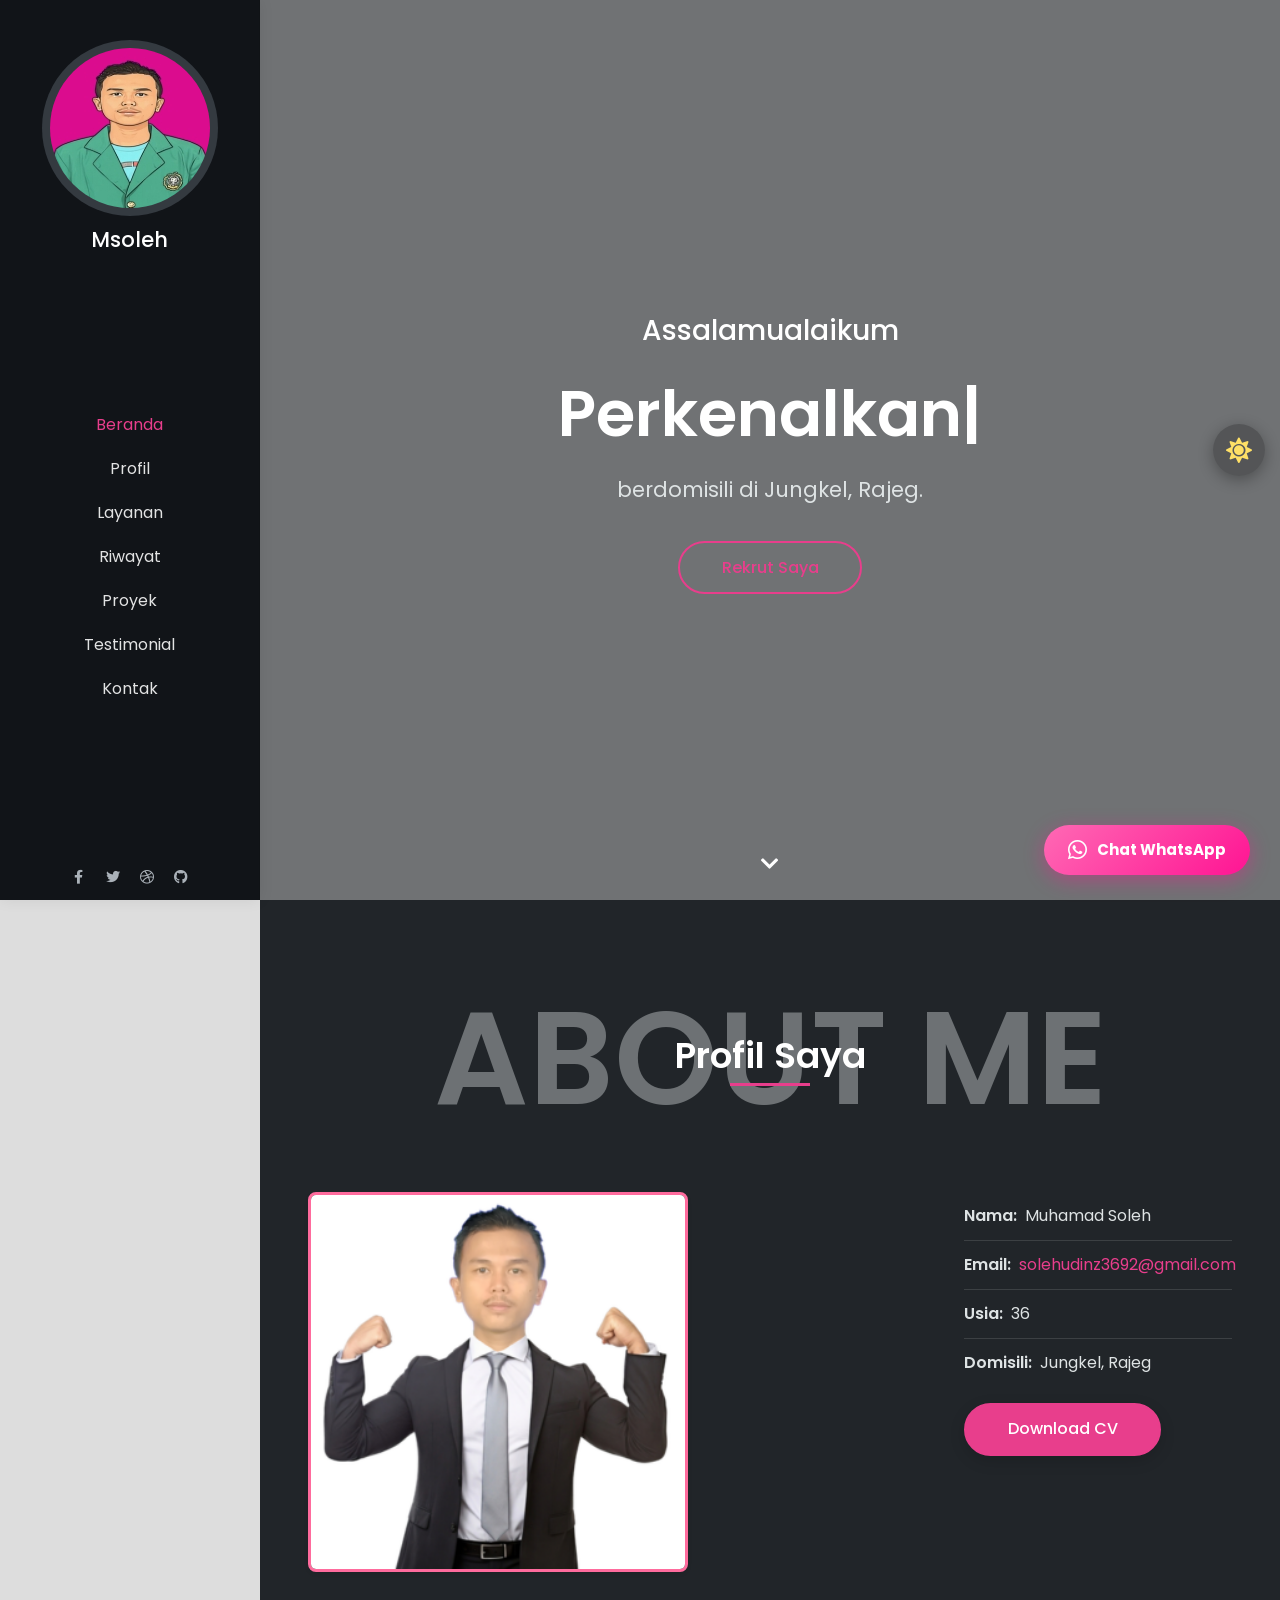
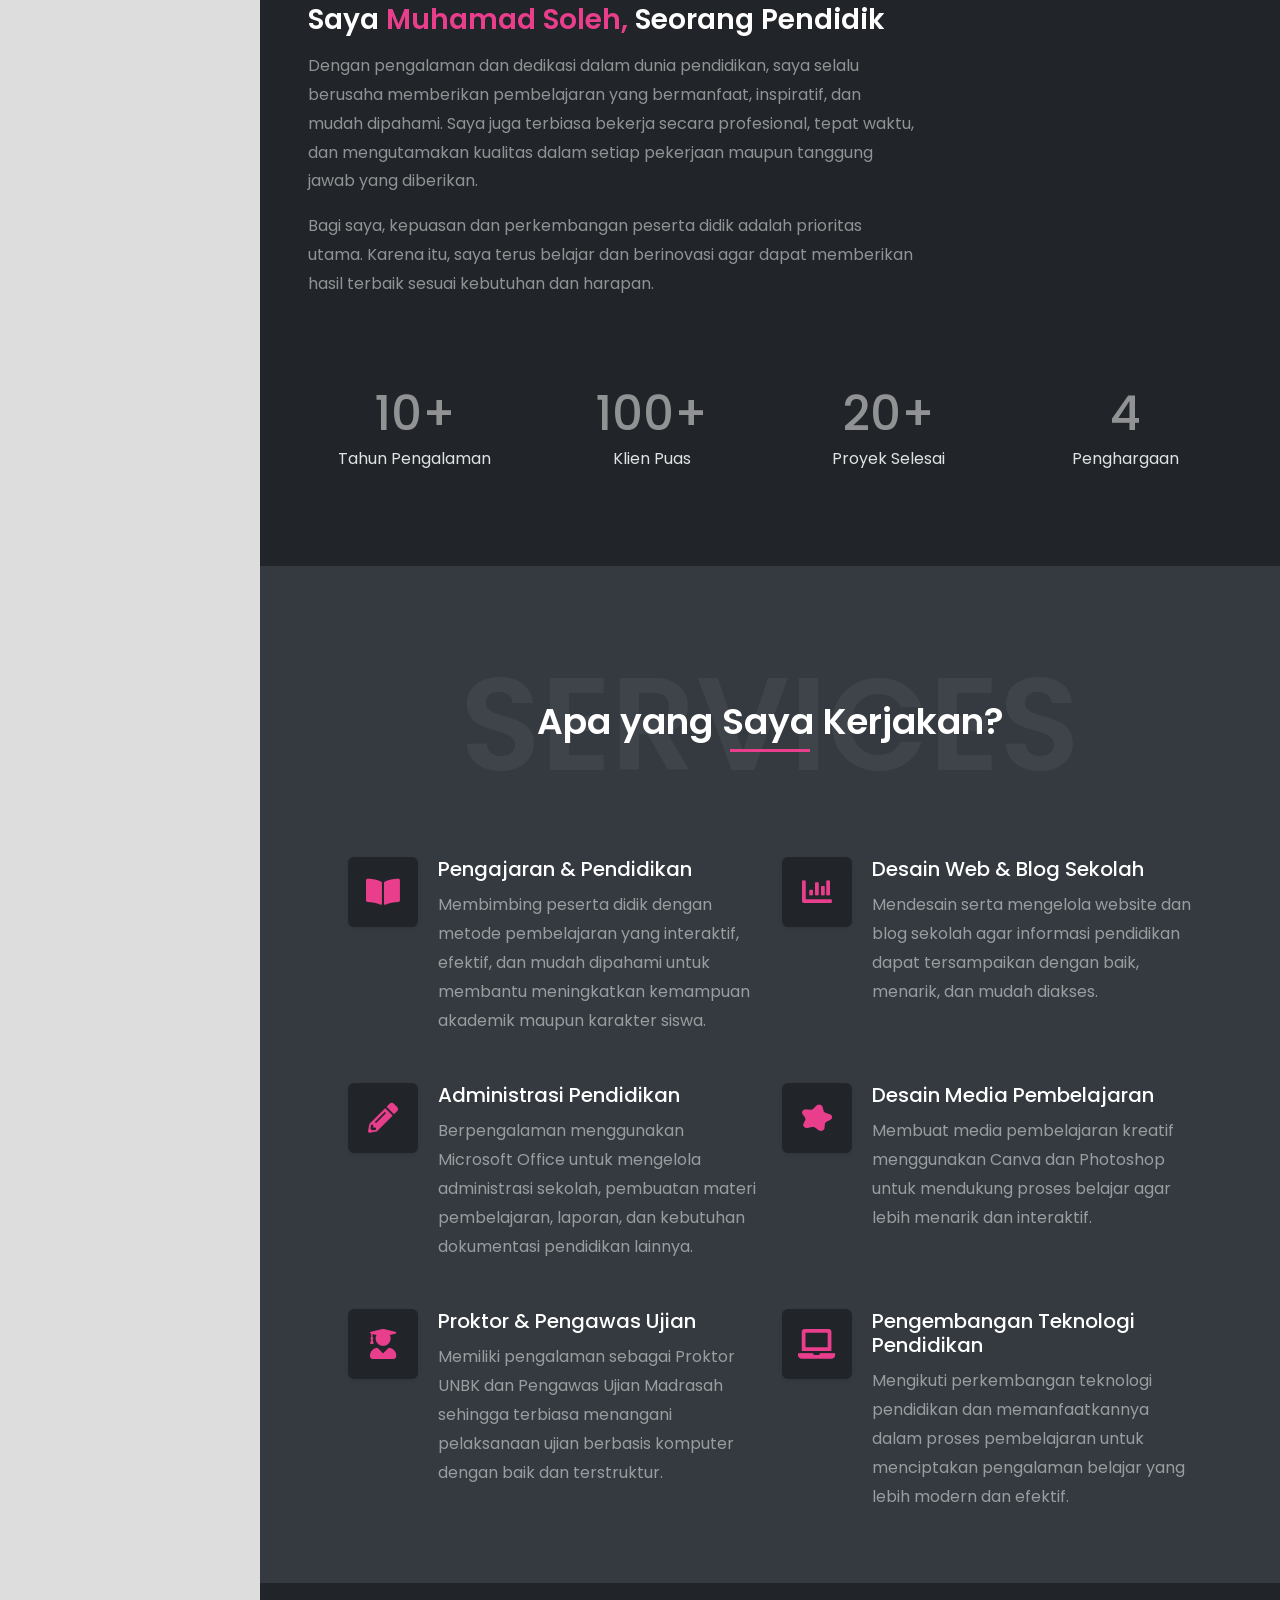
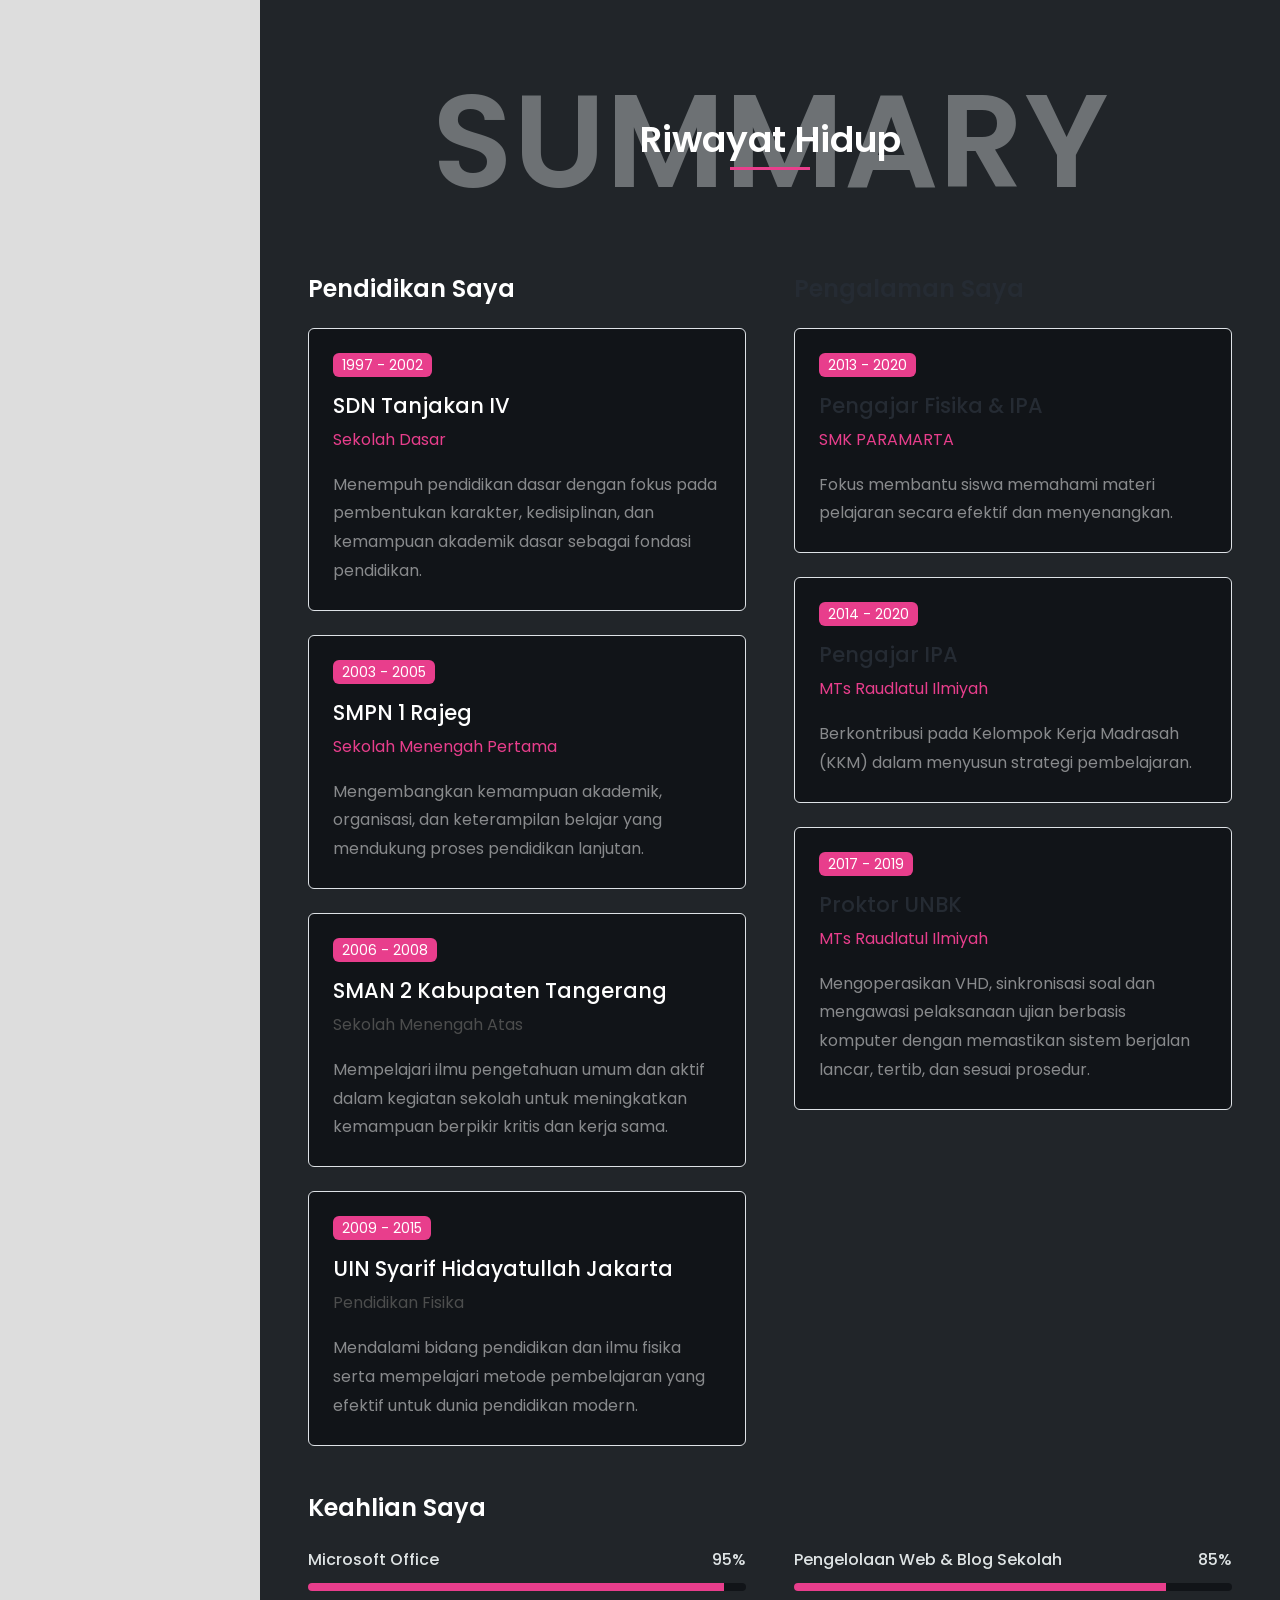
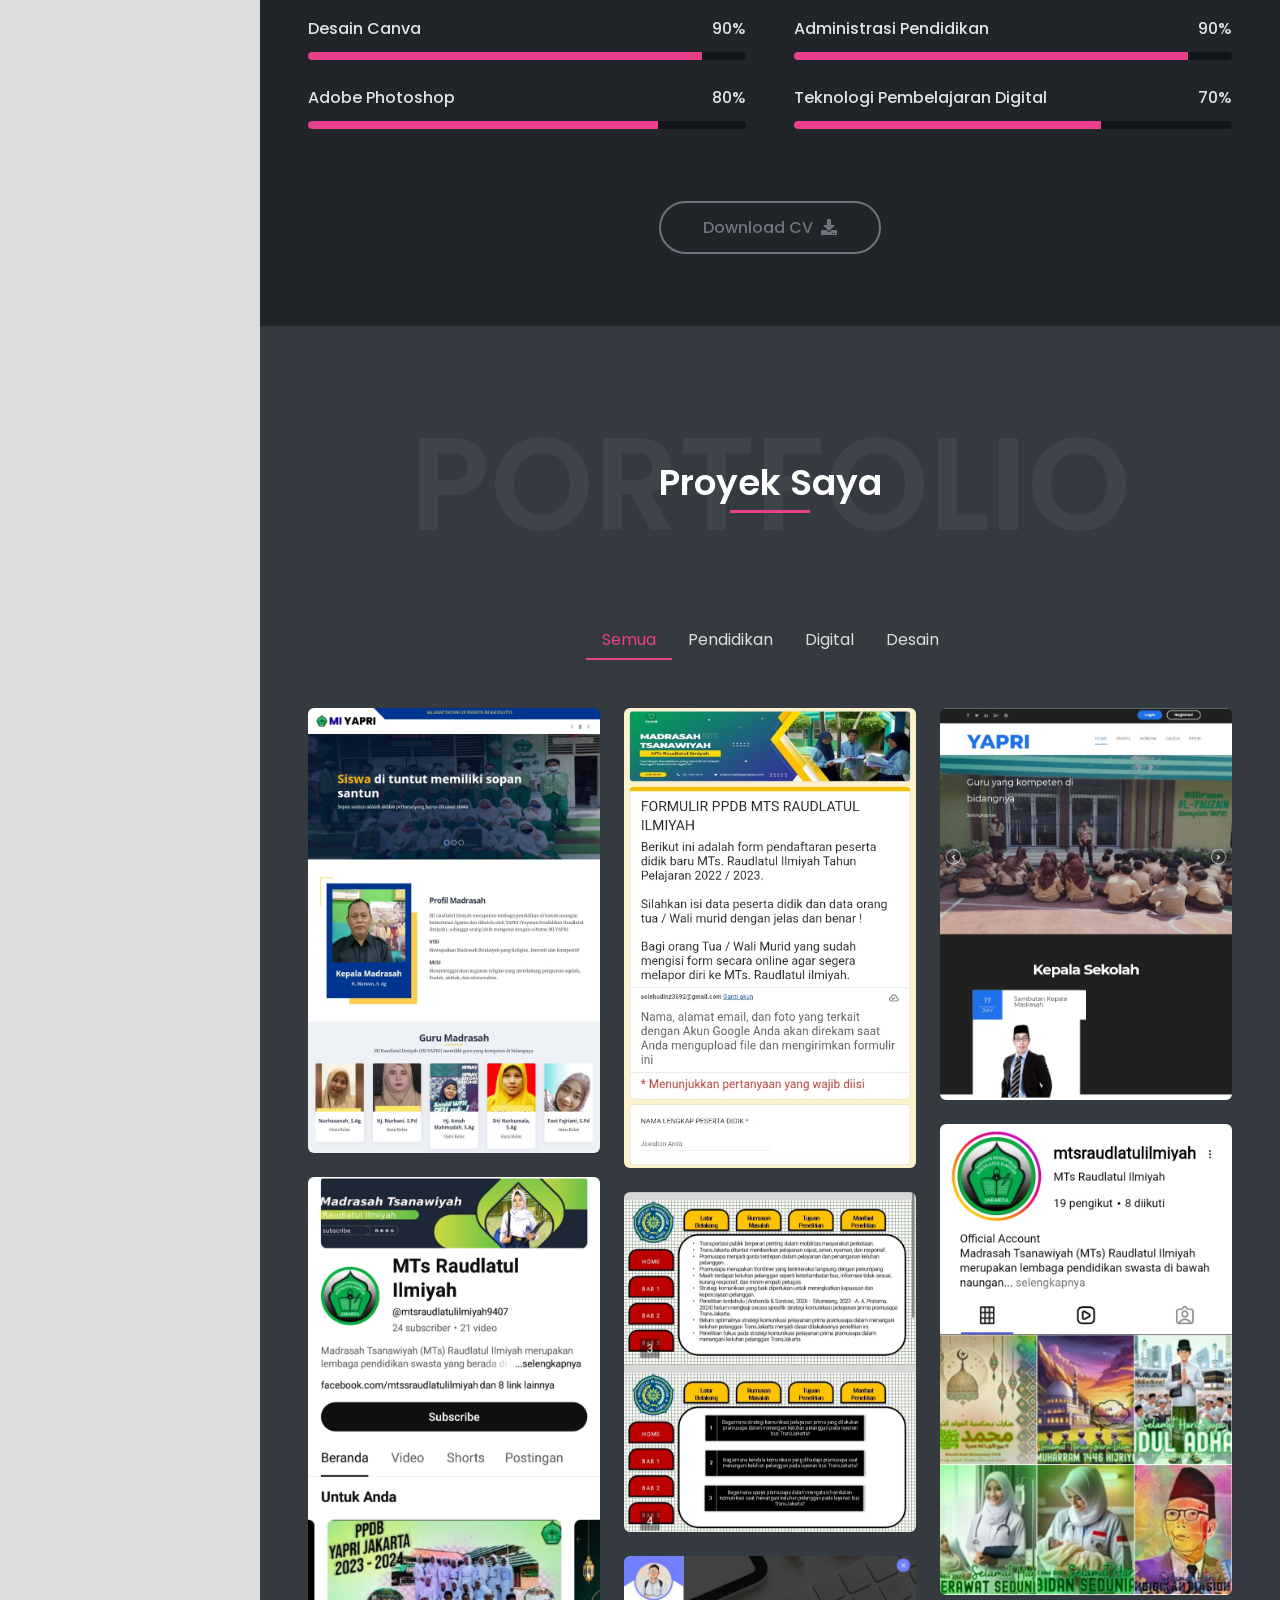
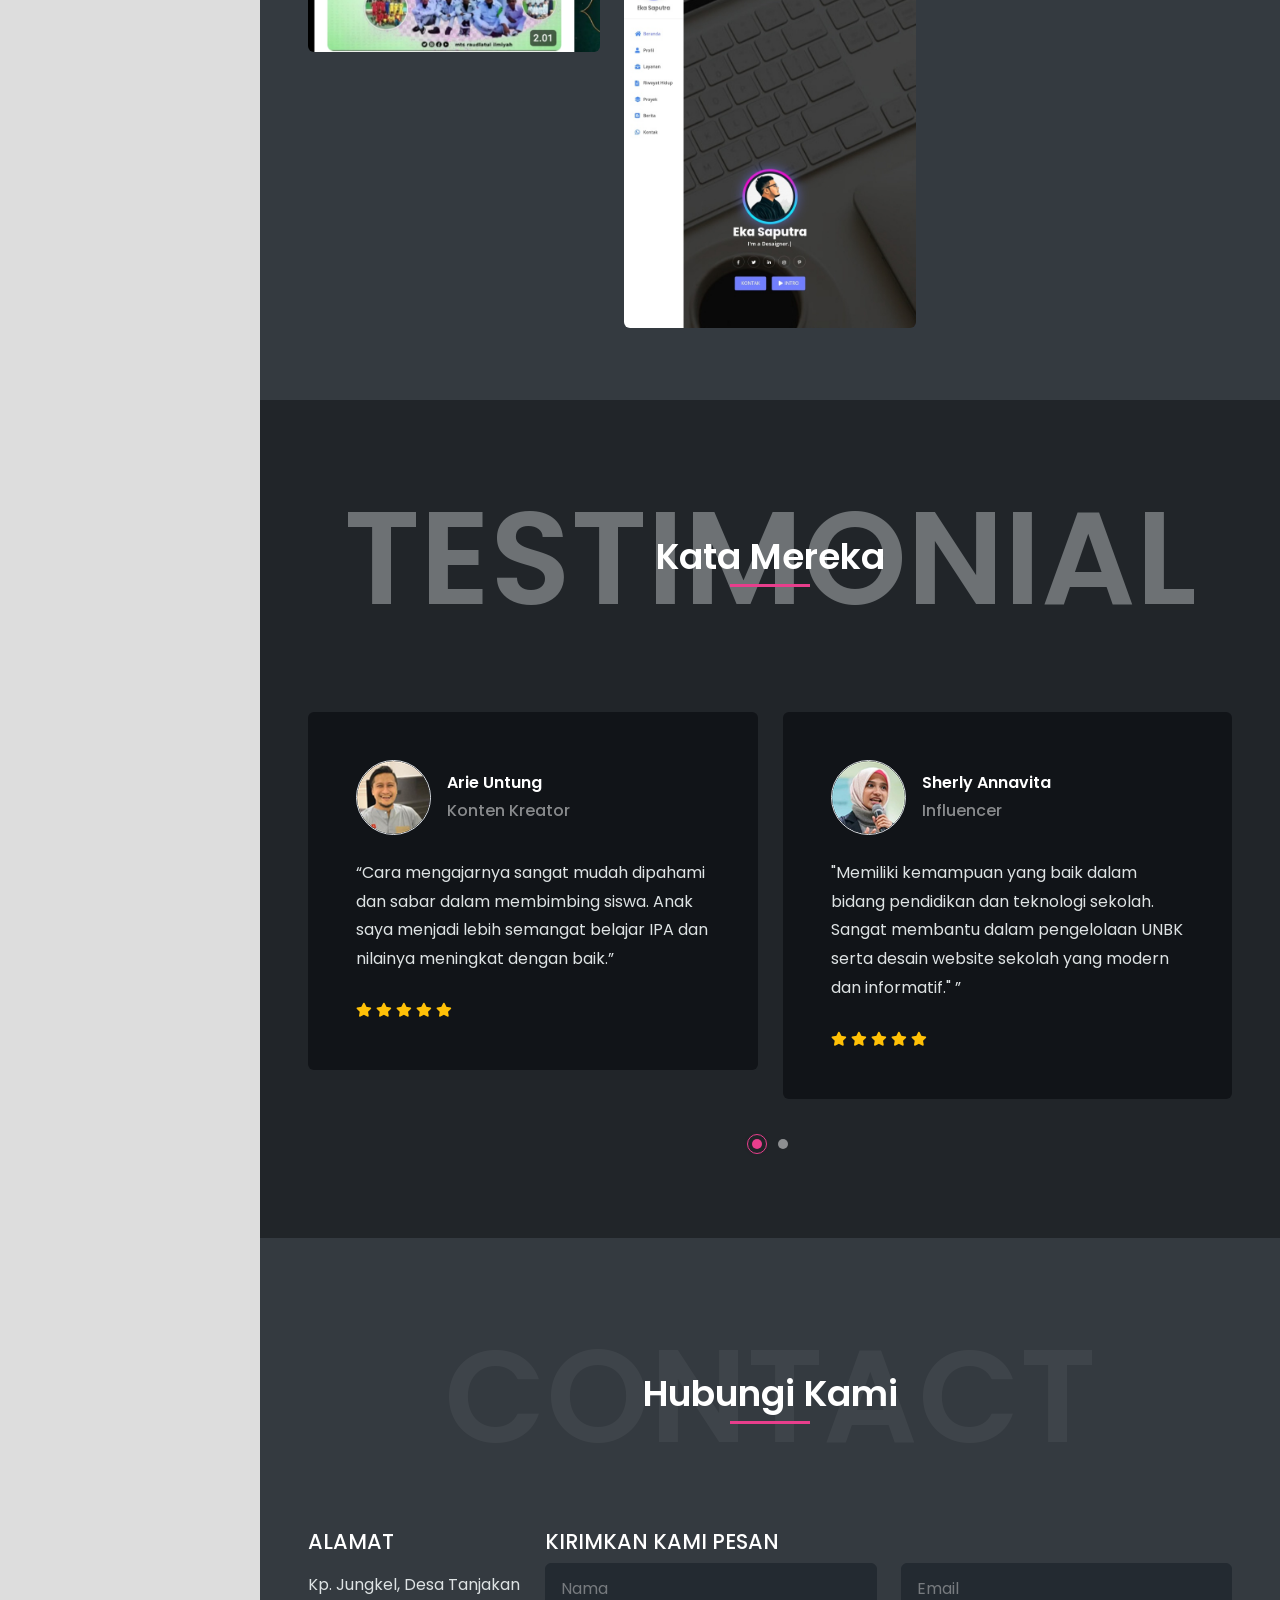
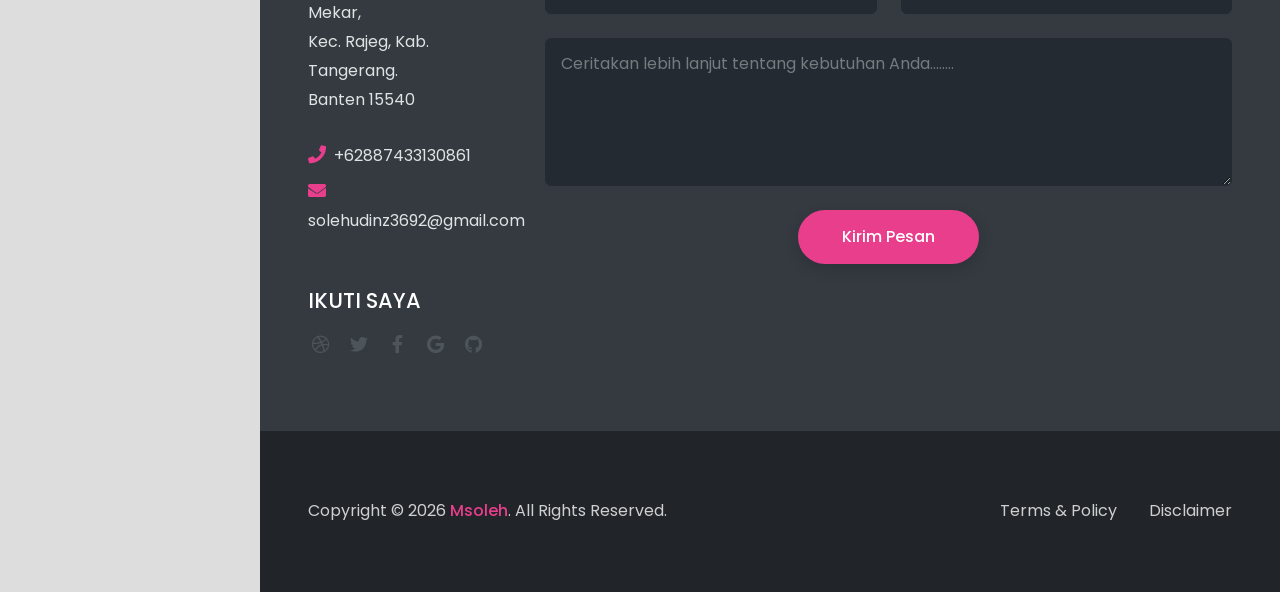
==== commit a32b9233: "Update index-dark.html" ====
--- a/index-dark.html
+++ b/index-dark.html
@@ -728,41 +728,41 @@
 </div>
 <!-- Disclaimer Modal End --> 
 
-<!-- ==================== DARK MODE TOGGLE Satu Halaman ==================== -->
+<!-- ==================== DARK MODE TOGGLE ==================== -->
 <button id="darkModeToggle" class="dark-mode-toggle" title="Ubah Mode Terang / Gelap">
-<i class="fas fa-moon" id="moonIcon"></i>
-<i class="fas fa-sun" id="sunIcon"></i>
+  <i class="fas fa-moon" id="moonIcon"></i>
+  <i class="fas fa-sun" id="sunIcon"></i>
 </button>
 
 <style>
 .dark-mode-toggle {
-position: fixed;
-right: 15px;
-top: 50%;
-transform: translateY(-50%);
-width: 52px;
-height: 52px;
-background: rgba(0, 0, 0, 0.3);
-border: none;
-border-radius: 50%;
-display: flex;
-align-items: center;
-justify-content: center;
-cursor: pointer;
-z-index: 9999;
-box-shadow: 0 4px 15px rgba(0, 0, 0, 0.3);
-transition: all 0.4s ease;
+  position: fixed;
+  right: 15px;
+  top: 50%;
+  transform: translateY(-50%);
+  width: 52px;
+  height: 52px;
+  background: rgba(0, 0, 0, 0.25);
+  border: none;
+  border-radius: 50%;
+  display: flex;
+  align-items: center;
+  justify-content: center;
+  cursor: pointer;
+  z-index: 9999;
+  box-shadow: 0 4px 15px rgba(0, 0, 0, 0.3);
+  transition: all 0.4s ease;
 }
 
 .dark-mode-toggle:hover {
-background: rgba(0, 0, 0, 0.5);
-transform: translateY(-50%) scale(1.1);
+  background: rgba(0, 0, 0, 0.45);
+  transform: translateY(-50%) scale(1.1);
 }
 
 .dark-mode-toggle i {
-font-size: 26px;
-transition: all 0.5s ease;
-position: absolute;
+  font-size: 26px;
+  transition: all 0.5s ease;
+  position: absolute;
 }
 
 #moonIcon { color: #e0b0ff; }
@@ -773,49 +773,36 @@
 
 /* Responsive */
 @media (max-width: 991.98px) {
-.dark-mode-toggle { width: 46px; height: 46px; right: 12px; top: 75px; transform: none; }
+  .dark-mode-toggle { width: 46px; height: 46px; right: 12px; top: 75px; transform: none; }
+  .dark-mode-toggle i { font-size: 23px; }
 }
 @media (max-width: 576px) {
-.dark-mode-toggle { width: 42px; height: 42px; right: 10px; top: 70px; }
+  .dark-mode-toggle { width: 42px; height: 42px; right: 10px; top: 70px; }
+  .dark-mode-toggle i { font-size: 21px; }
 }
 </style>
 
 <script>
-// Dark Mode Toggle - Load konten dari index-dark.html ke index.html
+// Toggle antara index.html dan index-dark.html
 document.addEventListener('DOMContentLoaded', function() {
-const toggleBtn = document.getElementById('darkModeToggle');
-const mainContent = document.getElementById('content'); // pastikan id="content" ada
-
-let isDark = localStorage.getItem('theme') === 'dark';
-
-function applyDarkMode() {
-if (isDark) {
-toggleBtn.classList.add('dark');
-fetch('index-dark.html')
-.then(response => response.text())
-.then(data => {
-// Ambil hanya bagian konten
-const parser = new DOMParser();
-const doc = parser.parseFromString(data, 'text/html');
-const newContent = doc.getElementById('content');
-if (newContent && mainContent) {
-mainContent.innerHTML = newContent.innerHTML;
-}
-})
-.catch(err => console.error('Gagal load dark mode:', err));
-}
-}
-
-function toggleMode() {
-isDark = !isDark;
-localStorage.setItem('theme', isDark ? 'dark' : 'light');
-location.reload(); // Refresh untuk load ulang dengan mode yang benar
-}
-
-toggleBtn.addEventListener('click', toggleMode);
-
-// Load mode gelap saat pertama kali
-if (isDark) applyDarkMode();
+  const toggleBtn = document.getElementById('darkModeToggle');
+
+  function toggleMode() {
+    if (window.location.href.includes('index-dark.html')) {
+      localStorage.setItem('theme', 'light');
+      window.location.href = 'index.html';
+    } else {
+      localStorage.setItem('theme', 'dark');
+      window.location.href = 'index-dark.html';
+    }
+  }
+
+  toggleBtn.addEventListener('click', toggleMode);
+
+  // Set icon sesuai halaman
+  if (window.location.href.includes('index-dark.html')) {
+    toggleBtn.classList.add('dark');
+  }
 });
 </script>
 
